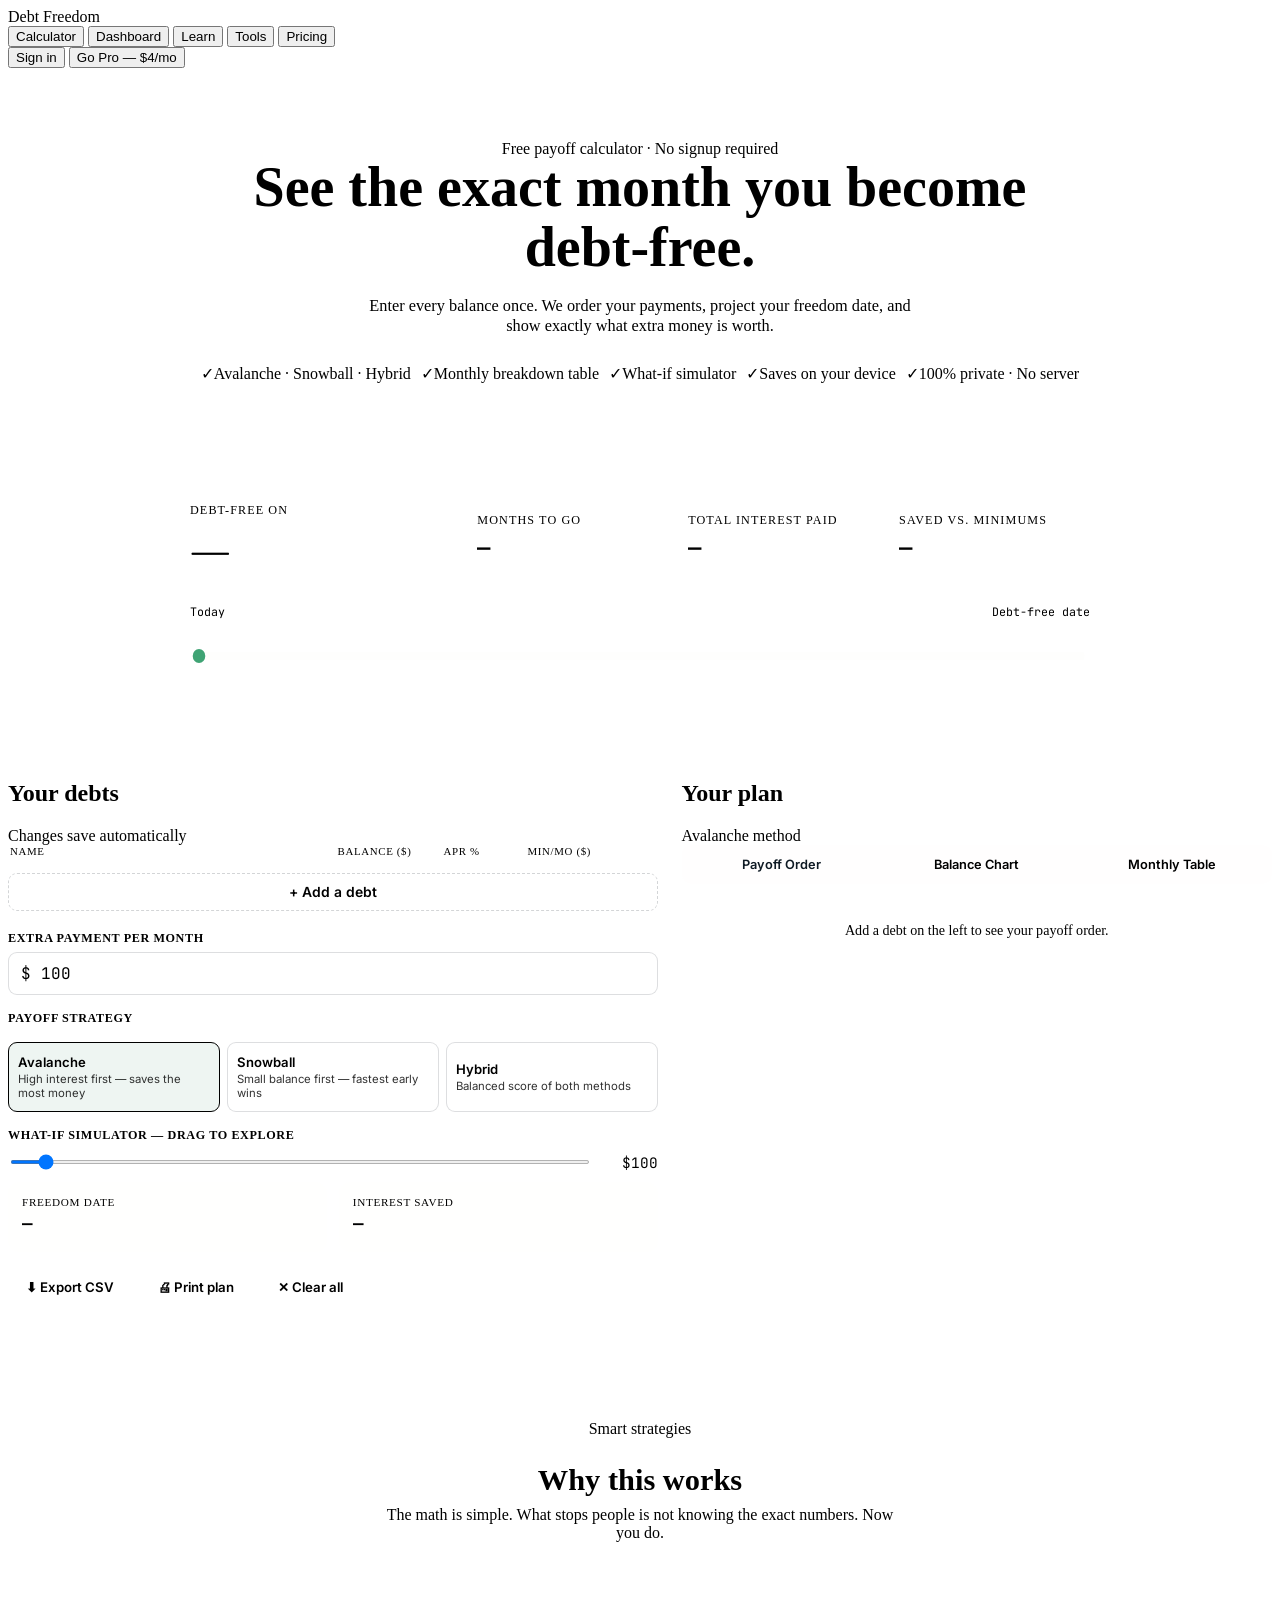
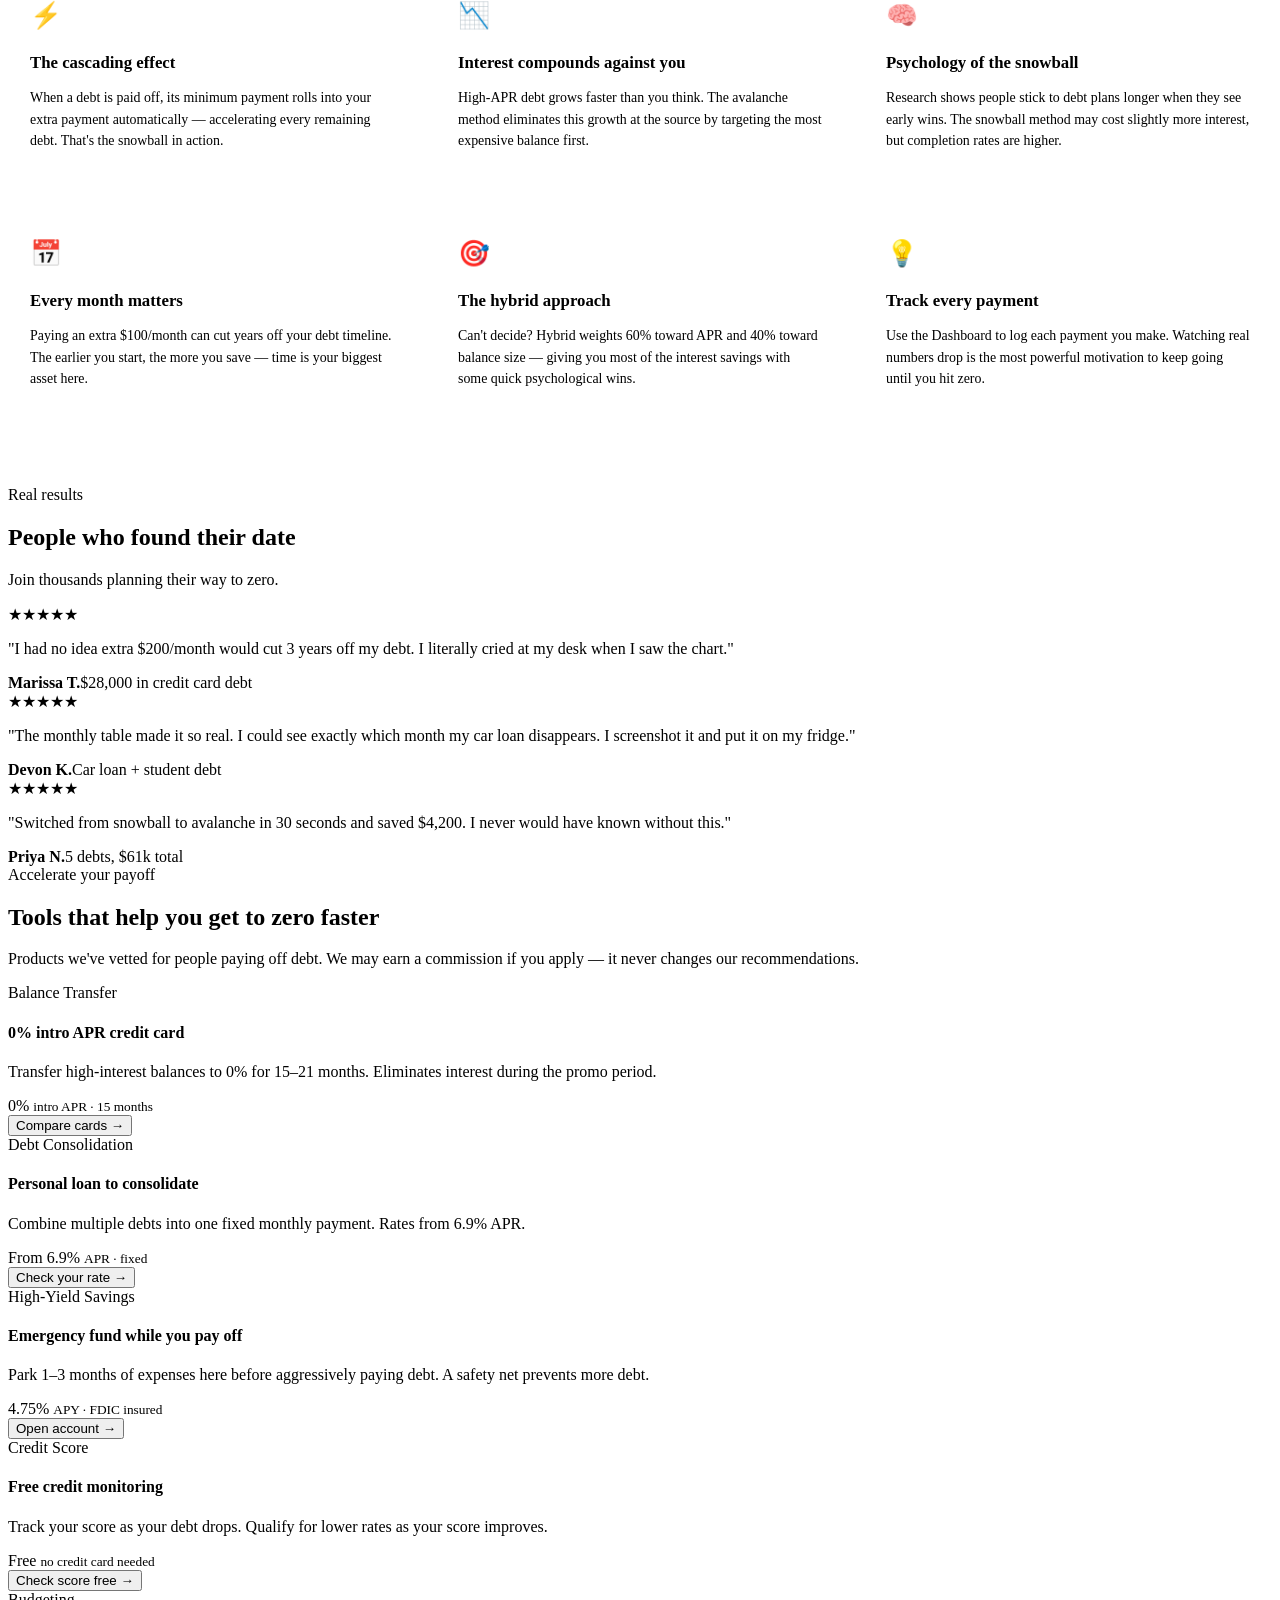
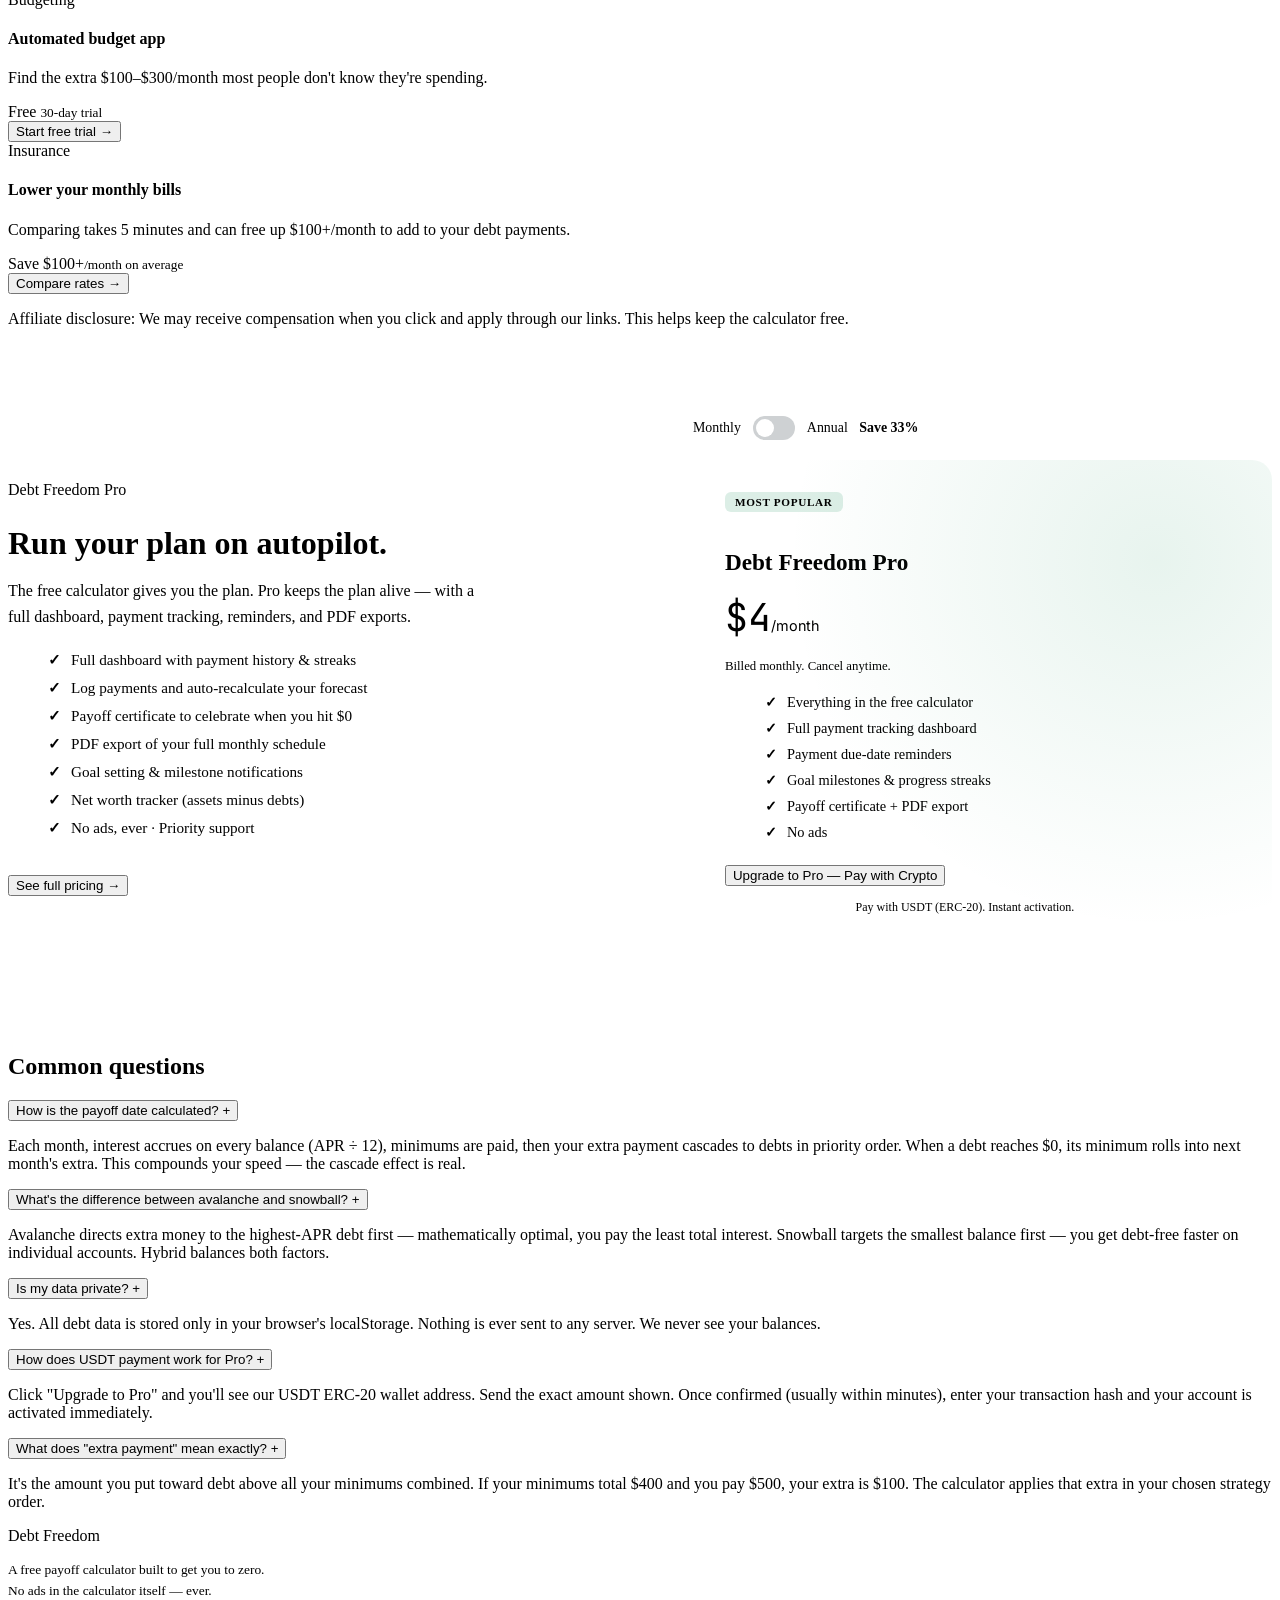
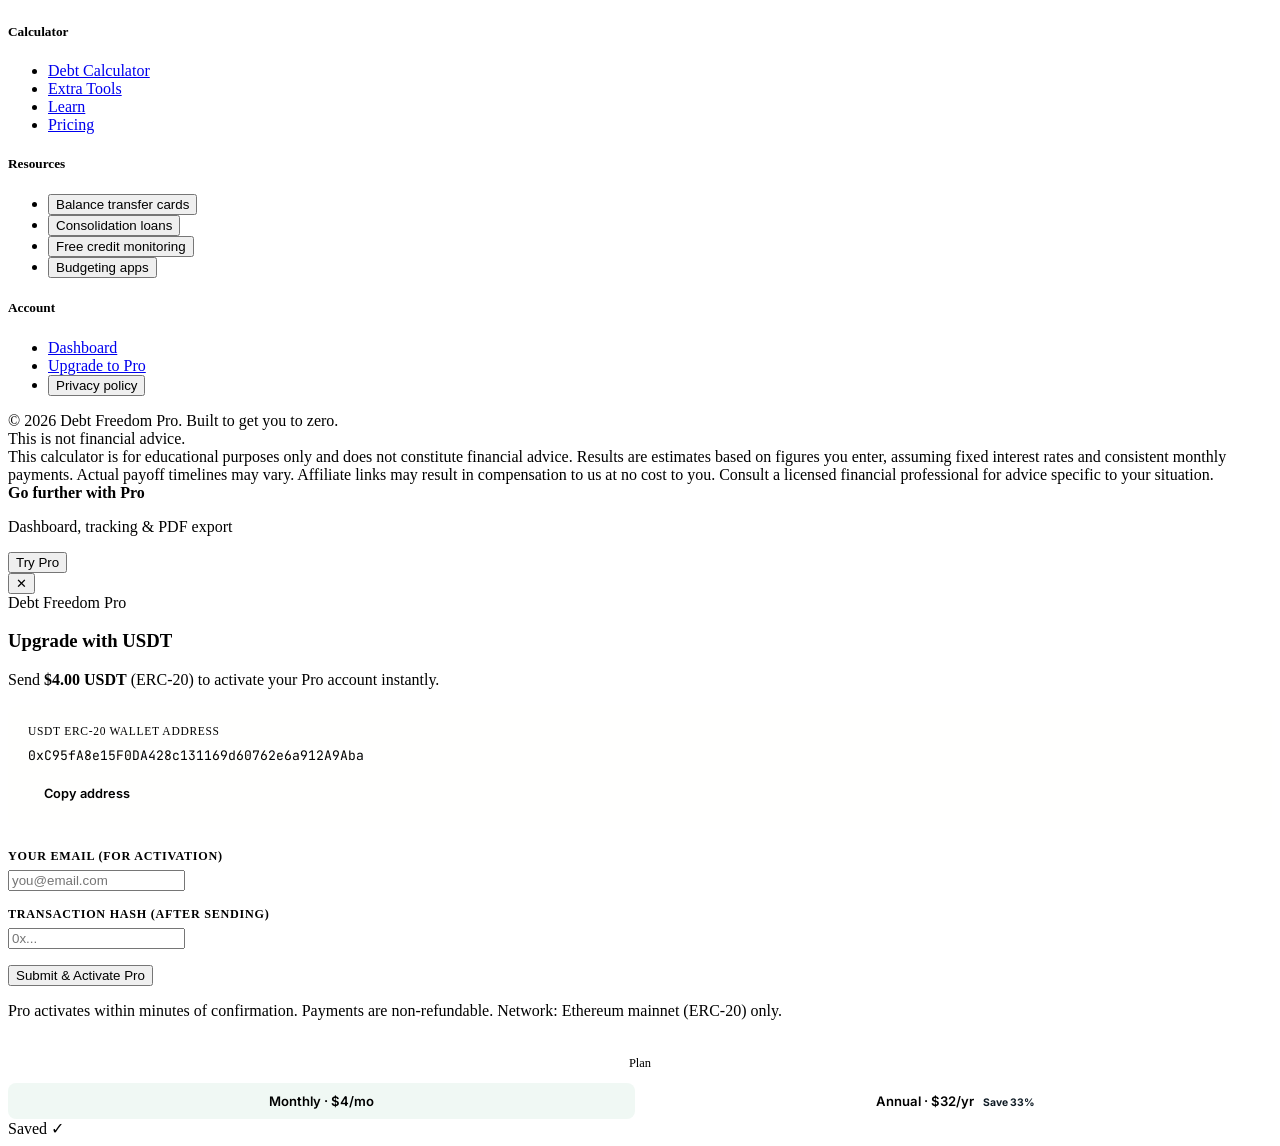
==== index.html @ ec4d518f "Add files via upload" ====
<!DOCTYPE html>
<html lang="en">
<head>
<meta charset="UTF-8">
<meta name="viewport" content="width=device-width, initial-scale=1.0">
<title>Debt Freedom Pro — See the exact day you're debt-free</title>
<meta name="description" content="List your debts, pick a strategy, and see the exact month you become debt-free. Free debt payoff calculator using snowball, avalanche, and hybrid methods.">
<link rel="preconnect" href="https://fonts.googleapis.com">
<link rel="preconnect" href="https://fonts.gstatic.com" crossorigin>
<link href="https://fonts.googleapis.com/css2?family=Fraunces:opsz,wght@9..144,300;9..144,400;9..144,600;9..144,700&family=Inter:wght@400;500;600;700&family=JetBrains+Mono:wght@400;500;600;700&display=swap" rel="stylesheet">
<link rel="stylesheet" href="css/style.css">
<style>
/* ── Hero ── */
.hero{padding:72px 0 40px;text-align:center;}
.hero h1{font-size:clamp(2rem,5vw,3.5rem);line-height:1.07;max-width:800px;margin:0 auto 18px;}
.hero h1 em{font-style:normal;color:var(--green-bright);}
.hero p.sub{max-width:560px;margin:0 auto 28px;color:var(--slate);font-size:1.02rem;}
.hero-badges{display:flex;flex-wrap:wrap;justify-content:center;gap:10px;}

/* ── Readout ── */
.readout{margin:44px auto 0;max-width:900px;background:linear-gradient(160deg,var(--ink-2),#0F2028);border:1px solid var(--line);border-radius:22px;padding:36px 32px 28px;box-shadow:var(--shadow);}
.readout-grid{display:grid;grid-template-columns:1.4fr 1fr 1fr 1fr;gap:20px;align-items:center;}
@media(max-width:800px){.readout-grid{grid-template-columns:1fr 1fr;}}
@media(max-width:480px){.readout-grid{grid-template-columns:1fr;text-align:center;}}
.readout-main .label,.stat .label{color:var(--slate);font-size:.76rem;text-transform:uppercase;letter-spacing:.09em;margin-bottom:5px;}
.readout-main .value{font-family:'Fraunces',serif;font-size:clamp(2rem,5vw,3.2rem);color:var(--green-bright);line-height:1;}
.readout-main .value small{font-size:.38em;color:var(--paper);font-family:'Inter',sans-serif;font-weight:500;margin-left:6px;}
.stat .value{font-family:'JetBrains Mono',monospace;font-size:1.4rem;font-weight:600;}
.stat.savings .value{color:var(--green-bright);}
.stat.interest .value{color:var(--rust);}

/* Fuse */
.fuse-wrap{margin-top:30px;}
.fuse-labels{display:flex;justify-content:space-between;font-size:.73rem;color:var(--slate);margin-bottom:8px;font-family:'JetBrains Mono',monospace;}
svg.fuse{width:100%;height:56px;display:block;overflow:visible;}
.fuse-track{stroke:rgba(242,237,227,0.08);stroke-width:8;fill:none;stroke-linecap:round;}
.fuse-progress{stroke:var(--green-bright);stroke-width:8;fill:none;stroke-linecap:round;transition:stroke-dashoffset .7s cubic-bezier(.4,0,.2,1);}
.fuse-spark{filter:drop-shadow(0 0 8px var(--green-bright));}

/* ── Main grid ── */
.main-grid{display:grid;grid-template-columns:1.1fr 1fr;gap:24px;padding:48px 0 60px;align-items:start;}
@media(max-width:940px){.main-grid{grid-template-columns:1fr;}}

/* Tab system */
.tab-bar{display:flex;gap:4px;margin-bottom:18px;background:rgba(242,237,227,0.05);border-radius:9px;padding:4px;}
.tab-btn{flex:1;padding:8px 6px;border:none;border-radius:6px;background:transparent;color:var(--slate);font-size:.8rem;font-weight:600;font-family:'Inter',sans-serif;cursor:pointer;transition:all .15s;}
.tab-btn.active{background:var(--green-bright);color:#0E1A24;}

/* Debt rows */
#debtList{display:flex;flex-direction:column;gap:8px;margin-bottom:12px;}
.debt-row{display:grid;grid-template-columns:1fr 100px 78px 90px 32px;gap:6px;align-items:center;}
.debt-row input{width:100%;font-family:'Inter',sans-serif;font-size:.9rem;padding:9px 10px;border:1.5px solid rgba(14,26,36,0.14);border-radius:9px;background:#fff;color:var(--ink);transition:border-color .15s;}
.debt-row input.num{font-family:'JetBrains Mono',monospace;text-align:right;}
.debt-row input:focus{outline:none;border-color:var(--green);box-shadow:0 0 0 3px rgba(46,125,91,0.14);}
.col-label{display:none;}
.row-head{display:grid;grid-template-columns:1fr 100px 78px 90px 32px;gap:6px;font-size:.68rem;text-transform:uppercase;letter-spacing:.06em;color:var(--slate-dim);padding:0 2px 4px;}
@media(max-width:560px){
  .row-head{display:none;}
  .debt-row{grid-template-columns:1fr 1fr;grid-template-areas:"name name" "bal apr" "min remove";}
  .debt-row .f-name{grid-area:name;}
  .debt-row .f-bal{grid-area:bal;}
  .debt-row .f-apr{grid-area:apr;}
  .debt-row .f-min{grid-area:min;}
  .debt-row .f-remove{grid-area:remove;justify-self:end;}
  .col-label{display:block;font-size:.64rem;color:var(--slate-dim);margin-bottom:2px;text-transform:uppercase;letter-spacing:.04em;}
}
.remove-btn{width:30px;height:30px;border-radius:7px;border:none;background:rgba(181,80,46,0.1);color:var(--rust);font-size:.95rem;cursor:pointer;display:flex;align-items:center;justify-content:center;transition:background .15s;}
.remove-btn:hover{background:rgba(181,80,46,0.2);}
.add-row-btn{width:100%;padding:10px;border-radius:9px;border:1.5px dashed rgba(14,26,36,0.18);background:transparent;color:var(--slate-dim);font-family:'Inter',sans-serif;font-weight:600;font-size:.87rem;cursor:pointer;transition:all .15s;margin-bottom:4px;}
.add-row-btn:hover{border-color:var(--green);color:var(--green);background:rgba(46,125,91,0.05);}
.field-block{margin-top:16px;}
.field-block label{display:block;font-size:.76rem;font-weight:600;color:var(--slate-dim);margin-bottom:6px;text-transform:uppercase;letter-spacing:.05em;}
.extra-input{display:flex;align-items:center;gap:8px;background:#fff;border:1.5px solid rgba(14,26,36,0.14);border-radius:9px;padding:9px 12px;}
.extra-input span{color:var(--slate-dim);font-family:'JetBrains Mono',monospace;}
.extra-input input{border:none;outline:none;flex:1;font-family:'JetBrains Mono',monospace;font-size:1rem;background:transparent;color:var(--ink);}
.strategy-toggle{display:flex;gap:7px;margin-top:16px;}
.strategy-toggle button{flex:1;padding:11px 9px;border-radius:9px;border:1.5px solid rgba(14,26,36,0.14);background:#fff;cursor:pointer;font-family:'Inter',sans-serif;font-weight:600;font-size:.82rem;color:var(--slate-dim);text-align:left;transition:all .15s;}
.strategy-toggle button .sub{display:block;font-weight:400;font-size:.71rem;margin-top:2px;opacity:.8;}
.strategy-toggle button.active{border-color:var(--green);background:rgba(46,125,91,0.08);color:var(--green);}

/* Order list */
.order-list{display:flex;flex-direction:column;gap:8px;}
.order-item{display:flex;align-items:center;gap:12px;padding:13px;background:rgba(242,237,227,0.04);border:1px solid var(--line);border-radius:11px;transition:background .15s;}
.order-item:hover{background:rgba(242,237,227,0.07);}
.order-num{width:28px;height:28px;border-radius:50%;background:rgba(63,163,116,0.15);color:var(--green-bright);display:flex;align-items:center;justify-content:center;font-family:'JetBrains Mono',monospace;font-weight:700;font-size:.82rem;flex-shrink:0;}
.order-info{flex:1;min-width:0;}
.order-info .name{font-weight:600;font-size:.92rem;}
.order-info .meta{font-size:.76rem;color:var(--slate);margin-top:2px;}
.order-paid{text-align:right;font-family:'JetBrains Mono',monospace;font-size:.82rem;color:var(--green-bright);white-space:nowrap;}
.payoff-bar{height:3px;background:rgba(242,237,227,0.08);border-radius:3px;margin-top:6px;overflow:hidden;}
.payoff-bar-fill{height:100%;background:var(--green-bright);border-radius:3px;transition:width .6s ease;}
.empty-note{color:var(--slate);font-size:.88rem;padding:20px 4px;text-align:center;}
.divider-label{font-size:.76rem;text-transform:uppercase;letter-spacing:.08em;color:var(--slate);margin:22px 0 12px;display:flex;align-items:center;gap:10px;}
.divider-label::after{content:'';flex:1;height:1px;background:var(--line);}

/* Chart */
.schedule-chart{margin-top:6px;}
svg.chart{width:100%;height:150px;display:block;}

/* Monthly table */
.breakdown-table{width:100%;font-size:.78rem;border-collapse:collapse;margin-top:4px;}
.breakdown-table th{color:var(--slate);font-size:.68rem;text-transform:uppercase;letter-spacing:.06em;padding:5px 6px;text-align:left;border-bottom:1px solid var(--line);}
.breakdown-table td{padding:7px 6px;border-bottom:1px solid rgba(242,237,227,0.05);font-family:'JetBrains Mono',monospace;font-size:.77rem;}
.breakdown-table tr:last-child td{border-bottom:none;}
.breakdown-table .debt-col{font-family:'Inter',sans-serif;font-weight:500;}
.breakdown-scroll{max-height:280px;overflow-y:auto;}
.breakdown-scroll::-webkit-scrollbar{width:4px;}
.breakdown-scroll::-webkit-scrollbar-thumb{background:var(--line);border-radius:4px;}

/* What-if */
.whatif-grid{display:grid;grid-template-columns:1fr 1fr;gap:12px;margin-top:10px;}
@media(max-width:480px){.whatif-grid{grid-template-columns:1fr;}}
.whatif-card{background:rgba(242,237,227,0.04);border:1px solid var(--line);border-radius:11px;padding:14px;}
.whatif-card .wlabel{font-size:.7rem;color:var(--slate);text-transform:uppercase;letter-spacing:.06em;margin-bottom:4px;}
.whatif-card .wvalue{font-family:'JetBrains Mono',monospace;font-size:1.1rem;font-weight:600;}
.whatif-card .wdiff{font-size:.75rem;margin-top:3px;}
.wdiff.good{color:var(--green-bright);}
.wdiff.bad{color:var(--rust);}
.slider-wrap{margin-top:10px;}
.slider-row{display:flex;align-items:center;gap:12px;margin-top:6px;}
.slider-row input[type=range]{flex:1;accent-color:var(--green-bright);height:4px;}
.slider-val{font-family:'JetBrains Mono',monospace;font-size:.9rem;color:var(--green-bright);min-width:54px;text-align:right;}

/* Insights */
.insights-section{padding:56px 0;}
.insights-grid{display:grid;grid-template-columns:repeat(3,1fr);gap:20px;margin-top:32px;}
@media(max-width:760px){.insights-grid{grid-template-columns:1fr;}}
.insight-card{background:var(--ink-2);border:1px solid var(--line);border-radius:16px;padding:26px 22px;}
.insight-card .ic-icon{font-size:1.6rem;margin-bottom:12px;}
.insight-card h4{font-size:1.05rem;margin-bottom:8px;color:var(--paper);}
.insight-card p{font-size:.87rem;color:var(--slate);line-height:1.55;}

/* Pro CTA */
.cta-band{background:var(--paper);color:var(--ink);padding:72px 0;}
.cta-grid{display:grid;grid-template-columns:1.1fr 1fr;gap:48px;align-items:center;}
@media(max-width:860px){.cta-grid{grid-template-columns:1fr;}}
.cta-grid h2{font-size:2rem;margin-bottom:14px;color:var(--ink);}
.cta-grid p{color:var(--slate-dim);font-size:1rem;max-width:480px;line-height:1.6;}
.cta-feat-list{list-style:none;margin-top:22px;display:flex;flex-direction:column;gap:10px;}
.cta-feat-list li{display:flex;gap:10px;align-items:flex-start;font-size:.95rem;color:var(--slate-dim);}
.cta-feat-list li::before{content:'✓';color:var(--green);font-weight:700;flex-shrink:0;}
.pro-card{background:var(--ink);color:var(--paper);border-radius:20px;padding:32px;box-shadow:var(--shadow);position:relative;overflow:hidden;}
.pro-card::before{content:'';position:absolute;inset:0;background:radial-gradient(circle at 80% 20%,rgba(63,163,116,0.12),transparent 60%);pointer-events:none;}
.pro-card .tag{display:inline-block;background:rgba(63,163,116,0.18);color:var(--green-bright);font-size:.7rem;font-weight:700;letter-spacing:.06em;text-transform:uppercase;padding:4px 10px;border-radius:6px;margin-bottom:14px;}
.pro-card h3{font-size:1.45rem;margin-bottom:6px;}
.pro-card .price{font-family:'JetBrains Mono',monospace;font-size:2.4rem;margin:16px 0 4px;color:var(--green-bright);}
.pro-card .price span{font-size:.9rem;color:var(--slate);font-family:'Inter',sans-serif;}
.pro-list{list-style:none;margin:18px 0 24px;display:flex;flex-direction:column;gap:9px;font-size:.9rem;}
.pro-list li{display:flex;gap:10px;align-items:flex-start;}
.pro-list li::before{content:'✓';color:var(--green-bright);font-weight:700;flex-shrink:0;}
.pro-card .note{font-size:.75rem;color:var(--slate);text-align:center;margin-top:12px;}
.pricing-toggle{display:flex;align-items:center;gap:12px;margin-bottom:20px;}
.pricing-toggle span{font-size:.87rem;color:var(--slate-dim);}
.toggle-switch{position:relative;width:42px;height:24px;}
.toggle-switch input{opacity:0;width:0;height:0;}
.toggle-slider{position:absolute;inset:0;background:rgba(14,26,36,0.2);border-radius:24px;cursor:pointer;transition:.2s;}
.toggle-slider:before{content:'';position:absolute;height:18px;width:18px;left:3px;bottom:3px;background:white;border-radius:50%;transition:.2s;}
.toggle-switch input:checked+.toggle-slider{background:var(--green);}
.toggle-switch input:checked+.toggle-slider:before{transform:translateX(18px);}
.save-badge{background:var(--green-bright);color:#0E1A24;font-size:.7rem;font-weight:700;padding:2px 8px;border-radius:10px;}

/* Cert section */
.cert-section{background:var(--ink-3);border:1px solid var(--line);border-radius:16px;padding:24px;margin-top:16px;text-align:center;}
.cert-section h4{font-size:1.1rem;margin-bottom:8px;}
.cert-section p{color:var(--slate);font-size:.87rem;margin-bottom:16px;}
.cert-btns{display:flex;gap:8px;justify-content:center;flex-wrap:wrap;}
.btn-cert{padding:9px 18px;border-radius:8px;font-size:.83rem;font-weight:600;font-family:'Inter',sans-serif;cursor:pointer;border:1.5px solid var(--line);background:transparent;color:var(--paper);transition:all .15s;}
.btn-cert:hover{border-color:var(--green-bright);color:var(--green-bright);}
.btn-cert.share{background:var(--green-bright);color:#0E1A24;border-color:transparent;}

/* Progress ring */
.ring-wrap{position:relative;flex-shrink:0;}
.ring-wrap svg{transform:rotate(-90deg);}
.ring-bg{fill:none;stroke:rgba(242,237,227,0.08);stroke-width:3;}
.ring-fg{fill:none;stroke:var(--green-bright);stroke-width:3;stroke-linecap:round;transition:stroke-dashoffset .6s ease;}
</style>
</head>
<body>

<!-- NAV -->
<nav class="top">
  <div class="wrap nav-inner">
    <div class="brand" onclick="location.href='index.html'"><span class="dot"></span> Debt Freedom</div>
    <div class="nav-links">
      <button class="nav-link active" onclick="location.href='index.html'">Calculator</button>
      <button class="nav-link" onclick="location.href='pages/dashboard.html'">Dashboard</button>
      <button class="nav-link" onclick="location.href='pages/learn.html'">Learn</button>
      <button class="nav-link" onclick="location.href='pages/tools.html'">Tools</button>
      <button class="nav-link" onclick="location.href='pages/pricing.html'">Pricing</button>
    </div>
    <div class="nav-actions">
      <button class="btn-nav ghost" id="navSignIn" type="button">Sign in</button>
      <button class="btn-nav primary" id="navUpgrade" type="button">Go Pro — $4/mo</button>
    </div>
  </div>
</nav>

<!-- HERO -->
<section class="hero">
  <div class="wrap">
    <div class="eyebrow fade-up">Free payoff calculator · No signup required</div>
    <h1 class="fade-up-2">See the exact month you become <em>debt-free</em>.</h1>
    <p class="sub fade-up-3">Enter every balance once. We order your payments, project your freedom date, and show exactly what extra money is worth.</p>
    <div class="hero-badges fade-up-3">
      <div class="badge"><span>✓</span>Avalanche · Snowball · Hybrid</div>
      <div class="badge"><span>✓</span>Monthly breakdown table</div>
      <div class="badge"><span>✓</span>What-if simulator</div>
      <div class="badge"><span>✓</span>Saves on your device</div>
      <div class="badge"><span>✓</span>100% private · No server</div>
    </div>
  </div>
</section>

<!-- READOUT -->
<div class="wrap">
  <div class="readout" id="readoutCard">
    <div class="readout-grid">
      <div class="readout-main">
        <div class="label">Debt-free on</div>
        <div class="value" id="freeDate">—</div>
      </div>
      <div class="stat">
        <div class="label">Months to go</div>
        <div class="value" id="monthsLeft">—</div>
      </div>
      <div class="stat interest">
        <div class="label">Total interest paid</div>
        <div class="value" id="totalInterest">—</div>
      </div>
      <div class="stat savings">
        <div class="label">Saved vs. minimums</div>
        <div class="value" id="interestSaved">—</div>
      </div>
    </div>
    <div class="fuse-wrap">
      <div class="fuse-labels"><span>Today</span><span id="fuseRight">Debt-free date</span></div>
      <svg class="fuse" viewBox="0 0 1000 56" preserveAspectRatio="none">
        <path class="fuse-track" d="M10,28 H990"></path>
        <path class="fuse-progress" id="fuseProgress" d="M10,28 H990" stroke-dasharray="980" stroke-dashoffset="980"></path>
        <circle class="fuse-spark" id="fuseSpark" cx="10" cy="28" r="7" fill="#3FA374"></circle>
      </svg>
    </div>
  </div>
</div>

<!-- MAIN GRID -->
<div class="wrap">
  <div class="main-grid">

    <!-- INPUT PANEL -->
    <div class="panel">
      <div class="panel-head">
        <h2>Your debts</h2>
        <span class="hint">Changes save automatically</span>
      </div>
      <div class="panel-body">
        <div class="row-head">
          <div>Name</div><div>Balance ($)</div><div>APR %</div><div>Min/mo ($)</div><div></div>
        </div>
        <div id="debtList"></div>
        <button class="add-row-btn" id="addRowBtn" type="button">+ Add a debt</button>

        <div class="field-block">
          <label for="extraInput">Extra payment per month</label>
          <div class="extra-input">
            <span>$</span>
            <input type="number" id="extraInput" min="0" step="1" value="100" inputmode="decimal">
          </div>
        </div>

        <div class="field-block">
          <label>Payoff strategy</label>
          <div class="strategy-toggle">
            <button type="button" id="btnAvalanche" class="active">Avalanche
              <span class="sub">High interest first — saves the most money</span>
            </button>
            <button type="button" id="btnSnowball">Snowball
              <span class="sub">Small balance first — fastest early wins</span>
            </button>
            <button type="button" id="btnHybrid">Hybrid
              <span class="sub">Balanced score of both methods</span>
            </button>
          </div>
        </div>

        <!-- What-if -->
        <div class="field-block">
          <label>What-if simulator — drag to explore</label>
          <div class="slider-wrap">
            <div class="slider-row">
              <input type="range" id="whatifSlider" min="0" max="2000" step="25" value="100">
              <span class="slider-val" id="sliderValDisplay">$100</span>
            </div>
          </div>
          <div class="whatif-grid" id="whatifGrid">
            <div class="whatif-card">
              <div class="wlabel">Freedom date</div>
              <div class="wvalue" id="wiFreeDate">—</div>
              <div class="wdiff" id="wiDateDiff"></div>
            </div>
            <div class="whatif-card">
              <div class="wlabel">Interest saved</div>
              <div class="wvalue" id="wiSaved">—</div>
              <div class="wdiff" id="wiSavedDiff"></div>
            </div>
          </div>
        </div>

        <div style="margin-top:18px;display:flex;gap:8px;flex-wrap:wrap;">
          <button class="btn-cert" id="exportCsvBtn" type="button" style="border-color:var(--line-light);color:var(--slate-dim);">⬇ Export CSV</button>
          <button class="btn-cert" id="printPlanBtn" type="button" style="border-color:var(--line-light);color:var(--slate-dim);">🖨 Print plan</button>
          <button class="btn-cert" id="clearDataBtn" type="button" style="border-color:rgba(181,80,46,0.3);color:var(--rust);">✕ Clear all</button>
        </div>
      </div>
    </div>

    <!-- RESULTS PANEL -->
    <div class="panel dark">
      <div class="panel-head">
        <h2>Your plan</h2>
        <span class="hint" id="strategyHint">Avalanche method</span>
      </div>
      <div class="panel-body">
        <div class="tab-bar">
          <button class="tab-btn active" data-tab="order">Payoff Order</button>
          <button class="tab-btn" data-tab="chart">Balance Chart</button>
          <button class="tab-btn" data-tab="schedule">Monthly Table</button>
        </div>

        <div class="tab-pane" id="tab-order">
          <div class="order-list" id="orderList">
            <div class="empty-note">Add a debt on the left to see your payoff order.</div>
          </div>
        </div>

        <div class="tab-pane" id="tab-chart" style="display:none;">
          <div class="divider-label">Balance over time</div>
          <div class="schedule-chart">
            <svg class="chart" id="chartSvg" viewBox="0 0 600 150" preserveAspectRatio="none"></svg>
          </div>
          <div class="divider-label">Per-debt payoff timeline</div>
          <div class="order-list" id="orderListMini"></div>
        </div>

        <div class="tab-pane" id="tab-schedule" style="display:none;">
          <div class="breakdown-scroll">
            <table class="breakdown-table" id="scheduleTable">
              <thead><tr><th>Month</th><th>Date</th><th>Total Balance</th><th>Interest</th></tr></thead>
              <tbody id="scheduleBody"></tbody>
            </table>
          </div>
        </div>

        <div class="cert-section" id="certSection" style="display:none;">
          <h4>🎉 You have a plan!</h4>
          <p>Share your debt-free date or download your certificate.</p>
          <div class="cert-btns">
            <button class="btn-cert share" id="shareBtn" type="button">Share my plan</button>
            <button class="btn-cert" id="copyLinkBtn" type="button">Copy link</button>
            <button class="btn-cert" id="downloadCertBtn" type="button">Certificate</button>
          </div>
        </div>

      </div>
    </div>
  </div>
</div>

<!-- INSIGHTS -->
<section class="insights-section">
  <div class="wrap">
    <div class="eyebrow" style="text-align:center;">Smart strategies</div>
    <h2 style="text-align:center;font-size:1.9rem;margin-bottom:8px;">Why this works</h2>
    <p style="text-align:center;color:var(--slate);max-width:520px;margin:0 auto;">The math is simple. What stops people is not knowing the exact numbers. Now you do.</p>
    <div class="insights-grid">
      <div class="insight-card">
        <div class="ic-icon">⚡</div>
        <h4>The cascading effect</h4>
        <p>When a debt is paid off, its minimum payment rolls into your extra payment automatically — accelerating every remaining debt. That's the snowball in action.</p>
      </div>
      <div class="insight-card">
        <div class="ic-icon">📉</div>
        <h4>Interest compounds against you</h4>
        <p>High-APR debt grows faster than you think. The avalanche method eliminates this growth at the source by targeting the most expensive balance first.</p>
      </div>
      <div class="insight-card">
        <div class="ic-icon">🧠</div>
        <h4>Psychology of the snowball</h4>
        <p>Research shows people stick to debt plans longer when they see early wins. The snowball method may cost slightly more interest, but completion rates are higher.</p>
      </div>
      <div class="insight-card">
        <div class="ic-icon">📅</div>
        <h4>Every month matters</h4>
        <p>Paying an extra $100/month can cut years off your debt timeline. The earlier you start, the more you save — time is your biggest asset here.</p>
      </div>
      <div class="insight-card">
        <div class="ic-icon">🎯</div>
        <h4>The hybrid approach</h4>
        <p>Can't decide? Hybrid weights 60% toward APR and 40% toward balance size — giving you most of the interest savings with some quick psychological wins.</p>
      </div>
      <div class="insight-card">
        <div class="ic-icon">💡</div>
        <h4>Track every payment</h4>
        <p>Use the Dashboard to log each payment you make. Watching real numbers drop is the most powerful motivation to keep going until you hit zero.</p>
      </div>
    </div>
  </div>
</section>

<!-- TESTIMONIALS -->
<section class="testimonials">
  <div class="wrap">
    <div class="eyebrow">Real results</div>
    <h2>People who found their date</h2>
    <p class="sub">Join thousands planning their way to zero.</p>
    <div class="testi-grid">
      <div class="testi-card">
        <div class="testi-stars">★★★★★</div>
        <p class="testi-text">"I had no idea extra $200/month would cut 3 years off my debt. I literally cried at my desk when I saw the chart."</p>
        <div class="testi-author"><strong>Marissa T.</strong>$28,000 in credit card debt</div>
      </div>
      <div class="testi-card">
        <div class="testi-stars">★★★★★</div>
        <p class="testi-text">"The monthly table made it so real. I could see exactly which month my car loan disappears. I screenshot it and put it on my fridge."</p>
        <div class="testi-author"><strong>Devon K.</strong>Car loan + student debt</div>
      </div>
      <div class="testi-card">
        <div class="testi-stars">★★★★★</div>
        <p class="testi-text">"Switched from snowball to avalanche in 30 seconds and saved $4,200. I never would have known without this."</p>
        <div class="testi-author"><strong>Priya N.</strong>5 debts, $61k total</div>
      </div>
    </div>
  </div>
</section>

<!-- AFFILIATE PRODUCTS -->
<section class="affiliate-section">
  <div class="wrap">
    <div class="affiliate-intro">
      <div class="eyebrow">Accelerate your payoff</div>
      <h2>Tools that help you get to zero faster</h2>
      <p>Products we've vetted for people paying off debt. We may earn a commission if you apply — it never changes our recommendations.</p>
    </div>
    <div class="affiliate-grid">
      <div class="aff-card">
        <div><span class="aff-tag balance">Balance Transfer</span></div>
        <h4>0% intro APR credit card</h4>
        <p>Transfer high-interest balances to 0% for 15–21 months. Eliminates interest during the promo period.</p>
        <div class="aff-rate">0% <small>intro APR · 15 months</small></div>
        <button class="btn-aff" onclick="handleAff('balance-transfer')">Compare cards →</button>
      </div>
      <div class="aff-card">
        <div><span class="aff-tag loan">Debt Consolidation</span></div>
        <h4>Personal loan to consolidate</h4>
        <p>Combine multiple debts into one fixed monthly payment. Rates from 6.9% APR.</p>
        <div class="aff-rate">From 6.9% <small>APR · fixed</small></div>
        <button class="btn-aff" onclick="handleAff('personal-loan')">Check your rate →</button>
      </div>
      <div class="aff-card">
        <div><span class="aff-tag savings">High-Yield Savings</span></div>
        <h4>Emergency fund while you pay off</h4>
        <p>Park 1–3 months of expenses here before aggressively paying debt. A safety net prevents more debt.</p>
        <div class="aff-rate">4.75% <small>APY · FDIC insured</small></div>
        <button class="btn-aff" onclick="handleAff('savings')">Open account →</button>
      </div>
      <div class="aff-card">
        <div><span class="aff-tag loan">Credit Score</span></div>
        <h4>Free credit monitoring</h4>
        <p>Track your score as your debt drops. Qualify for lower rates as your score improves.</p>
        <div class="aff-rate">Free <small>no credit card needed</small></div>
        <button class="btn-aff" onclick="handleAff('credit-monitor')">Check score free →</button>
      </div>
      <div class="aff-card">
        <div><span class="aff-tag balance">Budgeting</span></div>
        <h4>Automated budget app</h4>
        <p>Find the extra $100–$300/month most people don't know they're spending.</p>
        <div class="aff-rate">Free <small>30-day trial</small></div>
        <button class="btn-aff" onclick="handleAff('budget-app')">Start free trial →</button>
      </div>
      <div class="aff-card">
        <div><span class="aff-tag savings">Insurance</span></div>
        <h4>Lower your monthly bills</h4>
        <p>Comparing takes 5 minutes and can free up $100+/month to add to your debt payments.</p>
        <div class="aff-rate">Save $100+<small>/month on average</small></div>
        <button class="btn-aff" onclick="handleAff('insurance')">Compare rates →</button>
      </div>
    </div>
    <p class="aff-disclosure">Affiliate disclosure: We may receive compensation when you click and apply through our links. This helps keep the calculator free.</p>
  </div>
</section>

<!-- PRO CTA -->
<section class="cta-band" id="proCta">
  <div class="wrap">
    <div class="cta-grid">
      <div>
        <div class="eyebrow" style="color:var(--green);">Debt Freedom Pro</div>
        <h2>Run your plan on autopilot.</h2>
        <p>The free calculator gives you the plan. Pro keeps the plan alive — with a full dashboard, payment tracking, reminders, and PDF exports.</p>
        <ul class="cta-feat-list">
          <li>Full dashboard with payment history & streaks</li>
          <li>Log payments and auto-recalculate your forecast</li>
          <li>Payoff certificate to celebrate when you hit $0</li>
          <li>PDF export of your full monthly schedule</li>
          <li>Goal setting & milestone notifications</li>
          <li>Net worth tracker (assets minus debts)</li>
          <li>No ads, ever · Priority support</li>
        </ul>
        <button class="btn-ghost" id="learnMoreBtn" type="button" style="margin-top:22px;">See full pricing →</button>
      </div>
      <div>
        <div class="pricing-toggle">
          <span>Monthly</span>
          <label class="toggle-switch">
            <input type="checkbox" id="annualToggle">
            <span class="toggle-slider"></span>
          </label>
          <span>Annual <span class="save-badge">Save 33%</span></span>
        </div>
        <div class="pro-card">
          <span class="tag">Most popular</span>
          <h3>Debt Freedom Pro</h3>
          <div class="price" id="proPrice">$4<span id="proPeriod">/month</span></div>
          <p style="font-size:.8rem;color:var(--slate);margin-bottom:0;" id="proSubline">Billed monthly. Cancel anytime.</p>
          <ul class="pro-list">
            <li>Everything in the free calculator</li>
            <li>Full payment tracking dashboard</li>
            <li>Payment due-date reminders</li>
            <li>Goal milestones & progress streaks</li>
            <li>Payoff certificate + PDF export</li>
            <li>No ads</li>
          </ul>
          <button class="btn-primary" id="upgradeBtn" type="button">Upgrade to Pro — Pay with Crypto</button>
          <p class="note">Pay with USDT (ERC-20). Instant activation.</p>
        </div>
      </div>
    </div>
  </div>
</section>

<!-- FAQ -->
<section class="faq-section">
  <div class="wrap">
    <h2>Common questions</h2>
    <div class="faq-list">
      <div class="faq-item">
        <button class="faq-q" type="button">How is the payoff date calculated? <span class="icon">+</span></button>
        <div class="faq-a"><p>Each month, interest accrues on every balance (APR ÷ 12), minimums are paid, then your extra payment cascades to debts in priority order. When a debt reaches $0, its minimum rolls into next month's extra. This compounds your speed — the cascade effect is real.</p></div>
      </div>
      <div class="faq-item">
        <button class="faq-q" type="button">What's the difference between avalanche and snowball? <span class="icon">+</span></button>
        <div class="faq-a"><p>Avalanche directs extra money to the highest-APR debt first — mathematically optimal, you pay the least total interest. Snowball targets the smallest balance first — you get debt-free faster on individual accounts. Hybrid balances both factors.</p></div>
      </div>
      <div class="faq-item">
        <button class="faq-q" type="button">Is my data private? <span class="icon">+</span></button>
        <div class="faq-a"><p>Yes. All debt data is stored only in your browser's localStorage. Nothing is ever sent to any server. We never see your balances.</p></div>
      </div>
      <div class="faq-item">
        <button class="faq-q" type="button">How does USDT payment work for Pro? <span class="icon">+</span></button>
        <div class="faq-a"><p>Click "Upgrade to Pro" and you'll see our USDT ERC-20 wallet address. Send the exact amount shown. Once confirmed (usually within minutes), enter your transaction hash and your account is activated immediately.</p></div>
      </div>
      <div class="faq-item">
        <button class="faq-q" type="button">What does "extra payment" mean exactly? <span class="icon">+</span></button>
        <div class="faq-a"><p>It's the amount you put toward debt above all your minimums combined. If your minimums total $400 and you pay $500, your extra is $100. The calculator applies that extra in your chosen strategy order.</p></div>
      </div>
    </div>
  </div>
</section>

<!-- FOOTER -->
<footer>
  <div class="wrap">
    <div class="foot-grid">
      <div class="foot-col">
        <div class="brand" style="margin-bottom:12px;cursor:default;"><span class="dot"></span> Debt Freedom</div>
        <p style="font-size:.84rem;color:var(--slate);max-width:260px;line-height:1.6;">A free payoff calculator built to get you to zero. No ads in the calculator itself — ever.</p>
      </div>
      <div class="foot-col">
        <h5>Calculator</h5>
        <ul>
          <li><a href="index.html">Debt Calculator</a></li>
          <li><a href="pages/tools.html">Extra Tools</a></li>
          <li><a href="pages/learn.html">Learn</a></li>
          <li><a href="pages/pricing.html">Pricing</a></li>
        </ul>
      </div>
      <div class="foot-col">
        <h5>Resources</h5>
        <ul>
          <li><button onclick="handleAff('balance-transfer')">Balance transfer cards</button></li>
          <li><button onclick="handleAff('personal-loan')">Consolidation loans</button></li>
          <li><button onclick="handleAff('credit-monitor')">Free credit monitoring</button></li>
          <li><button onclick="handleAff('budget-app')">Budgeting apps</button></li>
        </ul>
      </div>
      <div class="foot-col">
        <h5>Account</h5>
        <ul>
          <li><a href="pages/dashboard.html">Dashboard</a></li>
          <li><a href="pages/pricing.html">Upgrade to Pro</a></li>
          <li><button onclick="showPrivacy()">Privacy policy</button></li>
        </ul>
      </div>
    </div>
    <div class="foot-bottom">
      <div>© <span id="year"></span> Debt Freedom Pro. Built to get you to zero.</div>
      <div>This is not financial advice.</div>
    </div>
  </div>
</footer>

<div class="disclosure">
  This calculator is for educational purposes only and does not constitute financial advice. Results are estimates based on figures you enter, assuming fixed interest rates and consistent monthly payments. Actual payoff timelines may vary. Affiliate links may result in compensation to us at no cost to you. Consult a licensed financial professional for advice specific to your situation.
</div>

<!-- STICKY MOBILE CTA -->
<div class="sticky-cta" id="stickyCta">
  <div>
    <strong>Go further with Pro</strong>
    <p>Dashboard, tracking & PDF export</p>
  </div>
  <button class="btn-nav primary" onclick="document.getElementById('upgradeBtn').click()" type="button">Try Pro</button>
</div>

<!-- UPGRADE / PAYMENT MODAL -->
<div class="modal-backdrop" id="upgradeModal">
  <div class="modal">
    <button class="close-btn" id="closeUpgradeModal" type="button">✕</button>
    <div class="eyebrow" style="margin-bottom:12px;">Debt Freedom Pro</div>
    <h3>Upgrade with USDT</h3>
    <p>Send <strong style="color:var(--green-bright);" id="modalPayAmount">$4.00 USDT</strong> (ERC-20) to activate your Pro account instantly.</p>

    <div style="background:rgba(242,237,227,0.04);border:1px solid var(--line);border-radius:12px;padding:20px;margin-bottom:20px;">
      <div style="font-size:.72rem;color:var(--slate);text-transform:uppercase;letter-spacing:.06em;margin-bottom:8px;">USDT ERC-20 Wallet Address</div>
      <div style="font-family:'JetBrains Mono',monospace;font-size:.82rem;color:var(--paper);word-break:break-all;line-height:1.6;" id="walletDisplay">0xC95fA8e15F0DA428c131169d60762e6a912A9Aba</div>
      <button id="copyWalletBtn" type="button" style="margin-top:12px;padding:8px 16px;border-radius:7px;border:1px solid var(--line);background:transparent;color:var(--green-bright);font-size:.8rem;font-family:'Inter',sans-serif;cursor:pointer;font-weight:600;">Copy address</button>
    </div>

    <div style="margin-bottom:16px;">
      <label style="font-size:.76rem;font-weight:600;color:var(--slate);text-transform:uppercase;letter-spacing:.06em;display:block;margin-bottom:6px;">Your email (for activation)</label>
      <input type="email" id="proEmail" placeholder="you@email.com">
    </div>
    <div style="margin-bottom:16px;">
      <label style="font-size:.76rem;font-weight:600;color:var(--slate);text-transform:uppercase;letter-spacing:.06em;display:block;margin-bottom:6px;">Transaction hash (after sending)</label>
      <input type="text" id="txHash" placeholder="0x...">
    </div>
    <button class="btn-primary" id="submitPaymentBtn" type="button">Submit & Activate Pro</button>
    <p class="fine">Pro activates within minutes of confirmation. Payments are non-refundable. Network: Ethereum mainnet (ERC-20) only.</p>

    <div style="margin-top:20px;padding-top:16px;border-top:1px solid var(--line);">
      <div style="font-size:.78rem;color:var(--slate);text-align:center;margin-bottom:12px;">Plan</div>
      <div style="display:flex;gap:10px;">
        <button class="plan-btn active" id="planMonthly" data-plan="monthly" data-price="4.00" type="button">Monthly · $4/mo</button>
        <button class="plan-btn" id="planAnnual" data-plan="annual" data-price="32.00" type="button">Annual · $32/yr <span style="background:var(--green-bright);color:#0E1A24;font-size:.65rem;padding:1px 6px;border-radius:4px;font-weight:700;">Save 33%</span></button>
      </div>
    </div>
  </div>
</div>

<div id="toast">Saved ✓</div>

<style>
.plan-btn{flex:1;padding:10px;border-radius:8px;border:1.5px solid var(--line);background:transparent;color:var(--slate);font-size:.82rem;font-family:'Inter',sans-serif;cursor:pointer;transition:all .15s;font-weight:600;}
.plan-btn.active{border-color:var(--green-bright);color:var(--green-bright);background:rgba(63,163,116,0.08);}
</style>

<script src="js/utils.js"></script>
<script>
(function(){
"use strict";

document.getElementById('year').textContent = new Date().getFullYear();

var state = loadAppState();
var lastResult = null, lastBaseline = null;

// ── Debt rows ──
var debtListEl = document.getElementById('debtList');

function renderDebtRows(){
  debtListEl.innerHTML = '';
  state.debts.forEach(function(debt){
    var row = document.createElement('div');
    row.className = 'debt-row';
    row.dataset.id = debt.id;
    row.innerHTML =
      '<div class="f-name"><span class="col-label">Name</span><input type="text" class="field-name" value="'+esc(debt.name)+'" placeholder="e.g. Credit Card"></div>'+
      '<div class="f-bal"><span class="col-label">Balance ($)</span><input type="number" class="num field-balance" min="0" step="0.01" value="'+debt.balance+'" inputmode="decimal"></div>'+
      '<div class="f-apr"><span class="col-label">APR %</span><input type="number" class="num field-apr" min="0" step="0.1" value="'+debt.apr+'" inputmode="decimal"></div>'+
      '<div class="f-min"><span class="col-label">Min/mo ($)</span><input type="number" class="num field-min" min="0" step="0.01" value="'+debt.min+'" inputmode="decimal"></div>'+
      '<div class="f-remove"><button class="remove-btn" type="button" aria-label="Remove">✕</button></div>';
    debtListEl.appendChild(row);
  });
}

debtListEl.addEventListener('input', function(e){
  var row = e.target.closest('.debt-row'); if(!row) return;
  var debt = state.debts.find(function(d){ return d.id===row.dataset.id; }); if(!debt) return;
  if(e.target.classList.contains('field-name')) debt.name = e.target.value;
  if(e.target.classList.contains('field-balance')) debt.balance = parseFloat(e.target.value)||0;
  if(e.target.classList.contains('field-apr')) debt.apr = parseFloat(e.target.value)||0;
  if(e.target.classList.contains('field-min')) debt.min = parseFloat(e.target.value)||0;
  saveAppState(state); recalculate();
});

debtListEl.addEventListener('click', function(e){
  var btn = e.target.closest('.remove-btn'); if(!btn) return;
  var id = btn.closest('.debt-row').dataset.id;
  state.debts = state.debts.filter(function(d){ return d.id!==id; });
  renderDebtRows(); saveAppState(state); recalculate();
});

document.getElementById('addRowBtn').addEventListener('click', function(){
  state.debts.push({ id:uid(), name:'', balance:0, apr:0, min:0 });
  renderDebtRows(); saveAppState(state); recalculate();
  var rows = debtListEl.querySelectorAll('.debt-row');
  var last = rows[rows.length-1];
  if(last){ var ni=last.querySelector('.field-name'); if(ni) ni.focus(); }
});

// ── Extra + Strategy ──
var extraInput = document.getElementById('extraInput');
extraInput.addEventListener('input', function(){
  state.extra = parseFloat(this.value)||0;
  saveAppState(state); recalculate();
  document.getElementById('whatifSlider').value = state.extra;
  updateWhatif();
});

function setStrategy(s){
  state.strategy = s;
  ['avalanche','snowball','hybrid'].forEach(function(x){
    document.getElementById('btn'+x.charAt(0).toUpperCase()+x.slice(1)).classList.toggle('active', s===x);
  });
  document.getElementById('strategyHint').textContent = {avalanche:'Avalanche method',snowball:'Snowball method',hybrid:'Hybrid method'}[s];
  saveAppState(state); recalculate();
}
document.getElementById('btnAvalanche').addEventListener('click', function(){ setStrategy('avalanche'); });
document.getElementById('btnSnowball').addEventListener('click', function(){ setStrategy('snowball'); });
document.getElementById('btnHybrid').addEventListener('click', function(){ setStrategy('hybrid'); });

// ── Tab system ──
document.querySelectorAll('.tab-btn').forEach(function(btn){
  btn.addEventListener('click', function(){
    document.querySelectorAll('.tab-btn').forEach(function(b){ b.classList.remove('active'); });
    btn.classList.add('active');
    document.querySelectorAll('.tab-pane').forEach(function(p){ p.style.display='none'; });
    document.getElementById('tab-'+btn.dataset.tab).style.display='block';
  });
});

// ── Recalculate ──
function recalculate(){
  var validDebts = state.debts.filter(function(d){ return d.balance>0; });
  if(validDebts.length===0){
    document.getElementById('freeDate').textContent='—';
    document.getElementById('monthsLeft').textContent='—';
    document.getElementById('totalInterest').textContent='—';
    document.getElementById('interestSaved').textContent='—';
    document.getElementById('orderList').innerHTML='<div class="empty-note">Add a debt on the left to see your payoff order.</div>';
    document.getElementById('certSection').style.display='none';
    return;
  }
  lastResult = simulate(validDebts, state.extra, state.strategy);
  lastBaseline = simulateMinimumsOnly(validDebts);
  renderReadout(lastResult, lastBaseline);
  renderOrder(lastResult.order, lastResult.months);
  renderOrderMini(lastResult.order, lastResult.months);
  renderChart(lastResult.history);
  renderSchedule(lastResult.schedule);
  document.getElementById('certSection').style.display = lastResult.months>0 ? 'block' : 'none';
  updateWhatif();
}

function renderReadout(r, b){
  document.getElementById('freeDate').textContent = monthsToLabel(r.months);
  document.getElementById('monthsLeft').textContent = monthsToYM(r.months);
  document.getElementById('totalInterest').textContent = fmtMoney(r.totalInterest);
  var saved = Math.max((b?b.totalInterest:0)-r.totalInterest, 0);
  document.getElementById('interestSaved').textContent = saved > 0 ? '+'+fmtMoney(saved) : '$0';
  document.getElementById('fuseRight').textContent = monthsToLabel(r.months);
  // fuse progress (current time as % of total journey)
  var pct = Math.min(0.02, 1); // starts at beginning
  var offset = 980 - (980 * pct);
  document.getElementById('fuseProgress').setAttribute('stroke-dashoffset', offset);
  var x = 10 + (980 * pct);
  document.getElementById('fuseSpark').setAttribute('cx', x);
}

function renderOrder(order, totalMonths){
  var el = document.getElementById('orderList');
  if(!order||!order.length){ el.innerHTML='<div class="empty-note">No debts to display.</div>'; return; }
  el.innerHTML='';
  order.forEach(function(d,i){
    var pct = d.payoffMonth ? Math.round((1-(d.payoffMonth/totalMonths))*100) : 0;
    var circum = 2*Math.PI*12;
    var offset = circum*(1-(d.payoffMonth?d.payoffMonth/totalMonths:0));
    var item = document.createElement('div');
    item.className='order-item';
    item.innerHTML=
      '<div class="order-num">'+(i+1)+'</div>'+
      '<div class="ring-wrap"><svg width="30" height="30" viewBox="0 0 30 30"><circle class="ring-bg" cx="15" cy="15" r="12"/><circle class="ring-fg" cx="15" cy="15" r="12" stroke-dasharray="'+circum+'" stroke-dashoffset="'+offset+'"/></svg></div>'+
      '<div class="order-info">'+
        '<div class="name">'+esc(d.name)+'</div>'+
        '<div class="meta">'+fmtMoney(d.balance+d.interestPaid+d.paid)+ ' · '+d.apr+'% APR · paid off '+monthToDate(d.payoffMonth)+'</div>'+
        '<div class="payoff-bar"><div class="payoff-bar-fill" style="width:'+Math.max(2,pct)+'%"></div></div>'+
      '</div>'+
      '<div class="order-paid">'+monthToDate(d.payoffMonth)+'</div>';
    el.appendChild(item);
  });
}

function renderOrderMini(order, totalMonths){
  var el = document.getElementById('orderListMini');
  if(!el||!order||!order.length){ if(el) el.innerHTML=''; return; }
  el.innerHTML='';
  order.forEach(function(d,i){
    var item = document.createElement('div');
    item.className='order-item';
    item.style.padding='8px 13px';
    item.innerHTML='<div class="order-num">'+(i+1)+'</div><div class="order-info"><div class="name">'+esc(d.name)+'</div><div class="meta">Paid off '+monthToDate(d.payoffMonth)+' · '+fmtMoney(d.interestPaid)+' interest</div></div>';
    el.appendChild(item);
  });
}

function renderChart(history){
  var svg = document.getElementById('chartSvg');
  if(!svg||!history||history.length<2) return;
  var W=600,H=150,pad=8;
  var maxBal = Math.max.apply(null,history.map(function(h){ return h.totalBalance; }));
  if(maxBal===0) return;
  function px(m){ return pad+(m/history[history.length-1].month)*(W-2*pad); }
  function py(b){ return H-pad-(b/maxBal)*(H-2*pad); }
  var pts = history.map(function(h){ return px(h.month)+','+py(h.totalBalance); }).join(' ');
  var areaPts = ('0,'+H+' ')+history.map(function(h){ return px(h.month)+','+py(h.totalBalance); }).join(' ')+(' '+(W)+','+H);
  svg.innerHTML=
    '<defs><linearGradient id="cg" x1="0" x2="0" y1="0" y2="1"><stop offset="0%" stop-color="#3FA374" stop-opacity=".25"/><stop offset="100%" stop-color="#3FA374" stop-opacity="0"/></linearGradient></defs>'+
    '<polygon points="'+areaPts+'" fill="url(#cg)"/>'+
    '<polyline points="'+pts+'" fill="none" stroke="#3FA374" stroke-width="2.5" stroke-linecap="round" stroke-linejoin="round"/>';
}

function renderSchedule(schedule){
  var tbody = document.getElementById('scheduleBody');
  tbody.innerHTML='';
  schedule.forEach(function(row,i){
    if(i%3!==0 && i!==schedule.length-1) return;
    var tr = document.createElement('tr');
    tr.innerHTML='<td>'+row.month+'</td><td class="debt-col">'+monthToDate(row.month)+'</td><td>'+fmtMoney(row.totalBalance)+'</td><td style="color:var(--rust)">'+fmtMoney(row.interestThisMonth||0)+'</td>';
    tbody.appendChild(tr);
  });
}

// ── What-if ──
var whatifSlider = document.getElementById('whatifSlider');
whatifSlider.addEventListener('input', function(){
  document.getElementById('sliderValDisplay').textContent='$'+this.value;
  updateWhatif();
});

function updateWhatif(){
  var sliderVal = parseInt(whatifSlider.value)||0;
  document.getElementById('sliderValDisplay').textContent='$'+sliderVal;
  var validDebts = state.debts.filter(function(d){ return d.balance>0; });
  if(!validDebts.length) return;
  var wi = simulate(validDebts, sliderVal, state.strategy);
  document.getElementById('wiFreeDate').textContent = monthsToLabel(wi.months);
  var bsl = lastBaseline || simulateMinimumsOnly(validDebts);
  var wiSaved = Math.max(bsl.totalInterest - wi.totalInterest, 0);
  document.getElementById('wiSaved').textContent = fmtMoney(wiSaved);
  if(lastResult){
    var diff = lastResult.months - wi.months;
    var diffInt = wiSaved - Math.max(bsl.totalInterest-lastResult.totalInterest,0);
    var dd = document.getElementById('wiDateDiff');
    if(diff>0){ dd.textContent=diff+' months faster'; dd.className='wdiff good'; }
    else if(diff<0){ dd.textContent=Math.abs(diff)+' months slower'; dd.className='wdiff bad'; }
    else { dd.textContent='Same pace'; dd.className='wdiff'; }
    var ds = document.getElementById('wiSavedDiff');
    if(diffInt>0){ ds.textContent='+'+fmtMoney(diffInt)+' more saved'; ds.className='wdiff good'; }
    else if(diffInt<0){ ds.textContent=fmtMoney(Math.abs(diffInt))+' less saved'; ds.className='wdiff bad'; }
    else { ds.textContent='Same savings'; ds.className='wdiff'; }
  }
}

// ── Pricing toggle ──
document.getElementById('annualToggle').addEventListener('change', function(){
  var annual = this.checked;
  document.getElementById('proPrice').innerHTML = annual ? '$32<span id="proPeriod">/year</span>' : '$4<span id="proPeriod">/month</span>';
  document.getElementById('proSubline').textContent = annual ? 'Billed annually. That\'s $2.67/month. Cancel anytime.' : 'Billed monthly. Cancel anytime.';
});

// ── Upgrade modal ──
function showUpgradeModal(){
  document.getElementById('upgradeModal').classList.add('open');
}
document.getElementById('upgradeBtn').addEventListener('click', showUpgradeModal);
document.getElementById('closeUpgradeModal').addEventListener('click', function(){
  document.getElementById('upgradeModal').classList.remove('open');
});
document.getElementById('upgradeModal').addEventListener('click', function(e){
  if(e.target===this) this.classList.remove('open');
});

document.querySelectorAll('.plan-btn').forEach(function(btn){
  btn.addEventListener('click', function(){
    document.querySelectorAll('.plan-btn').forEach(function(b){ b.classList.remove('active'); });
    btn.classList.add('active');
    document.getElementById('modalPayAmount').textContent = '$'+btn.dataset.price+' USDT';
  });
});

document.getElementById('copyWalletBtn').addEventListener('click', function(){
  navigator.clipboard.writeText('0xC95fA8e15F0DA428c131169d60762e6a912A9Aba').then(function(){
    showToast('Wallet address copied!');
  });
});

document.getElementById('submitPaymentBtn').addEventListener('click', function(){
  var email = document.getElementById('proEmail').value;
  var txHash = document.getElementById('txHash').value.trim();
  if(!email||!email.includes('@')){ showToast('Please enter your email'); return; }
  if(!txHash||txHash.length<10){ showToast('Please enter your transaction hash'); return; }
  // In production: POST to your backend to verify and activate
  setPro(true);
  document.getElementById('upgradeModal').classList.remove('open');
  showToast('🎉 Pro activated! Enjoy your full access.');
  setTimeout(function(){ location.href='pages/dashboard.html'; }, 1500);
});

// ── Nav buttons ──
document.getElementById('navSignIn').addEventListener('click', function(){
  showToast('Sign-in coming soon. Your data is already saved locally.');
});
document.getElementById('navUpgrade').addEventListener('click', function(){
  document.getElementById('proCta').scrollIntoView({ behavior:'smooth', block:'start' });
});
document.getElementById('learnMoreBtn').addEventListener('click', function(){
  location.href='pages/pricing.html';
});

// ── Share / cert ──
document.getElementById('shareBtn') && document.getElementById('shareBtn').addEventListener('click', function(){
  var text = 'I just calculated my debt-free date with Debt Freedom Pro! '+window.location.href;
  if(navigator.share){ navigator.share({ title:'My Debt-Free Date', text:text, url:window.location.href }); }
  else { navigator.clipboard.writeText(text).then(function(){ showToast('Copied to clipboard!'); }); }
});
document.getElementById('copyLinkBtn').addEventListener('click', function(){
  navigator.clipboard.writeText(window.location.href).then(function(){ showToast('Link copied!'); });
});
document.getElementById('downloadCertBtn').addEventListener('click', function(){
  if(!lastResult){ showToast('Add debts first.'); return; }
  var date = monthsToLabel(lastResult.months);
  var saved = fmtMoney(Math.max((lastBaseline?lastBaseline.totalInterest:0)-lastResult.totalInterest,0));
  var win = window.open('','_blank');
  win.document.write('<html><head><title>Debt Freedom Certificate</title><style>body{font-family:Georgia,serif;text-align:center;padding:60px 40px;background:#F2EDE3;color:#0E1A24;}h1{font-size:2.5rem;color:#2E7D5B;margin-bottom:8px;}p{font-size:1.1rem;line-height:1.8;}.date{font-size:2rem;font-weight:bold;}.saved{color:#2E7D5B;font-weight:bold;}.footer{margin-top:40px;font-size:.8rem;color:#6B7E8C;}</style></head><body>'+
    '<h1>🎉 Debt Freedom Certificate</h1>'+
    '<p>This certifies that, based on your current plan,<br>you are projected to become debt-free on:</p>'+
    '<div class="date">'+date+'</div>'+
    '<p style="margin-top:24px;">Saving an estimated <span class="saved">'+saved+'</span> in interest<br>compared to paying minimums only.</p>'+
    '<p class="footer">Generated by Debt Freedom Pro · '+new Date().toLocaleDateString('en-US',{year:'numeric',month:'long',day:'numeric'})+'</p>'+
    '<br><button onclick="window.print()" style="padding:12px 28px;background:#2E7D5B;color:white;border:none;border-radius:8px;font-size:1rem;cursor:pointer;margin-top:16px;">Print / Save PDF</button>'+
    '</body></html>');
  win.document.close();
});

// ── Export CSV ──
document.getElementById('exportCsvBtn').addEventListener('click', function(){
  if(!lastResult||!lastResult.schedule){ showToast('Run the calculator first.'); return; }
  var rows = [['Month','Date','Total Balance','Interest']];
  lastResult.schedule.forEach(function(r){
    rows.push([r.month, monthToDate(r.month), r.totalBalance.toFixed(2), (r.interestThisMonth||0).toFixed(2)]);
  });
  var csv = rows.map(function(r){ return r.join(','); }).join('\n');
  var a = document.createElement('a');
  a.href = 'data:text/csv;charset=utf-8,' + encodeURIComponent(csv);
  a.download = 'debt-payoff-schedule.csv';
  a.click();
  showToast('CSV downloaded!');
});

// ── Print ──
document.getElementById('printPlanBtn').addEventListener('click', function(){
  window.print();
});

// ── Clear ──
document.getElementById('clearDataBtn').addEventListener('click', function(){
  if(!confirm('Clear all debt data? This cannot be undone.')) return;
  state.debts = defaultDebts();
  state.extra = 100;
  state.strategy = 'avalanche';
  saveAppState(state);
  renderDebtRows();
  extraInput.value = 100;
  setStrategy('avalanche');
  recalculate();
  showToast('Data cleared — demo data loaded.');
});

function showPrivacy(){
  alert('All debt data is stored only in your browser via localStorage. Nothing is ever sent to any server. We never see your balances or personal information.');
}

window.handleAff = function(product){
  var urls = {
    'balance-transfer':'https://www.nerdwallet.com/best/credit-cards/balance-transfer',
    'personal-loan':'https://www.credible.com/personal-loan',
    'savings':'https://www.nerdwallet.com/best/banking/high-yield-online-savings-accounts',
    'credit-monitor':'https://www.creditkarma.com',
    'budget-app':'https://www.ynab.com',
    'insurance':'https://www.policygenius.com'
  };
  if(urls[product]) window.open(urls[product],'_blank');
};

// ── Focus save ──
document.addEventListener('focusout', function(e){
  if(e.target.matches('input')) saveAppState(state);
});

// ── Init ──
renderDebtRows();
extraInput.value = state.extra;
whatifSlider.value = state.extra;
setStrategy(state.strategy);
recalculate();
initFaq();

})();
</script>
</body>
</html>
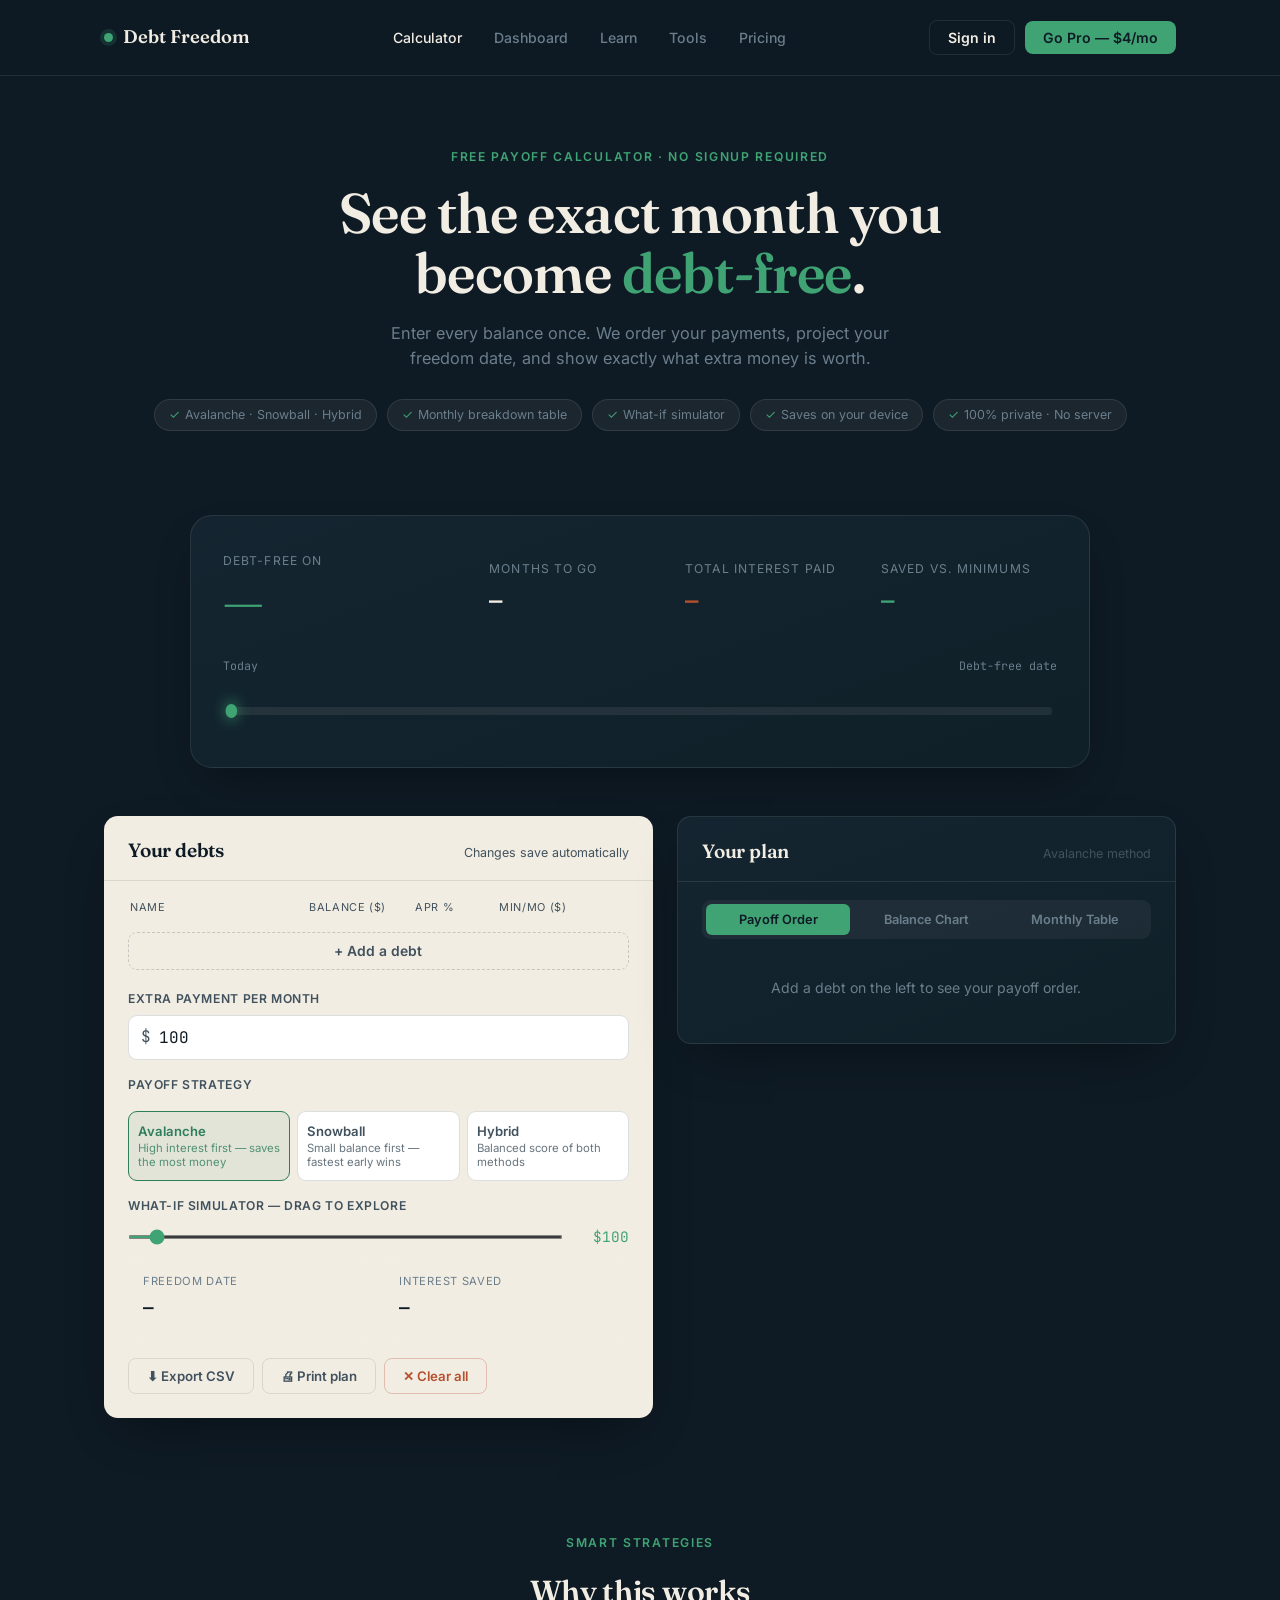
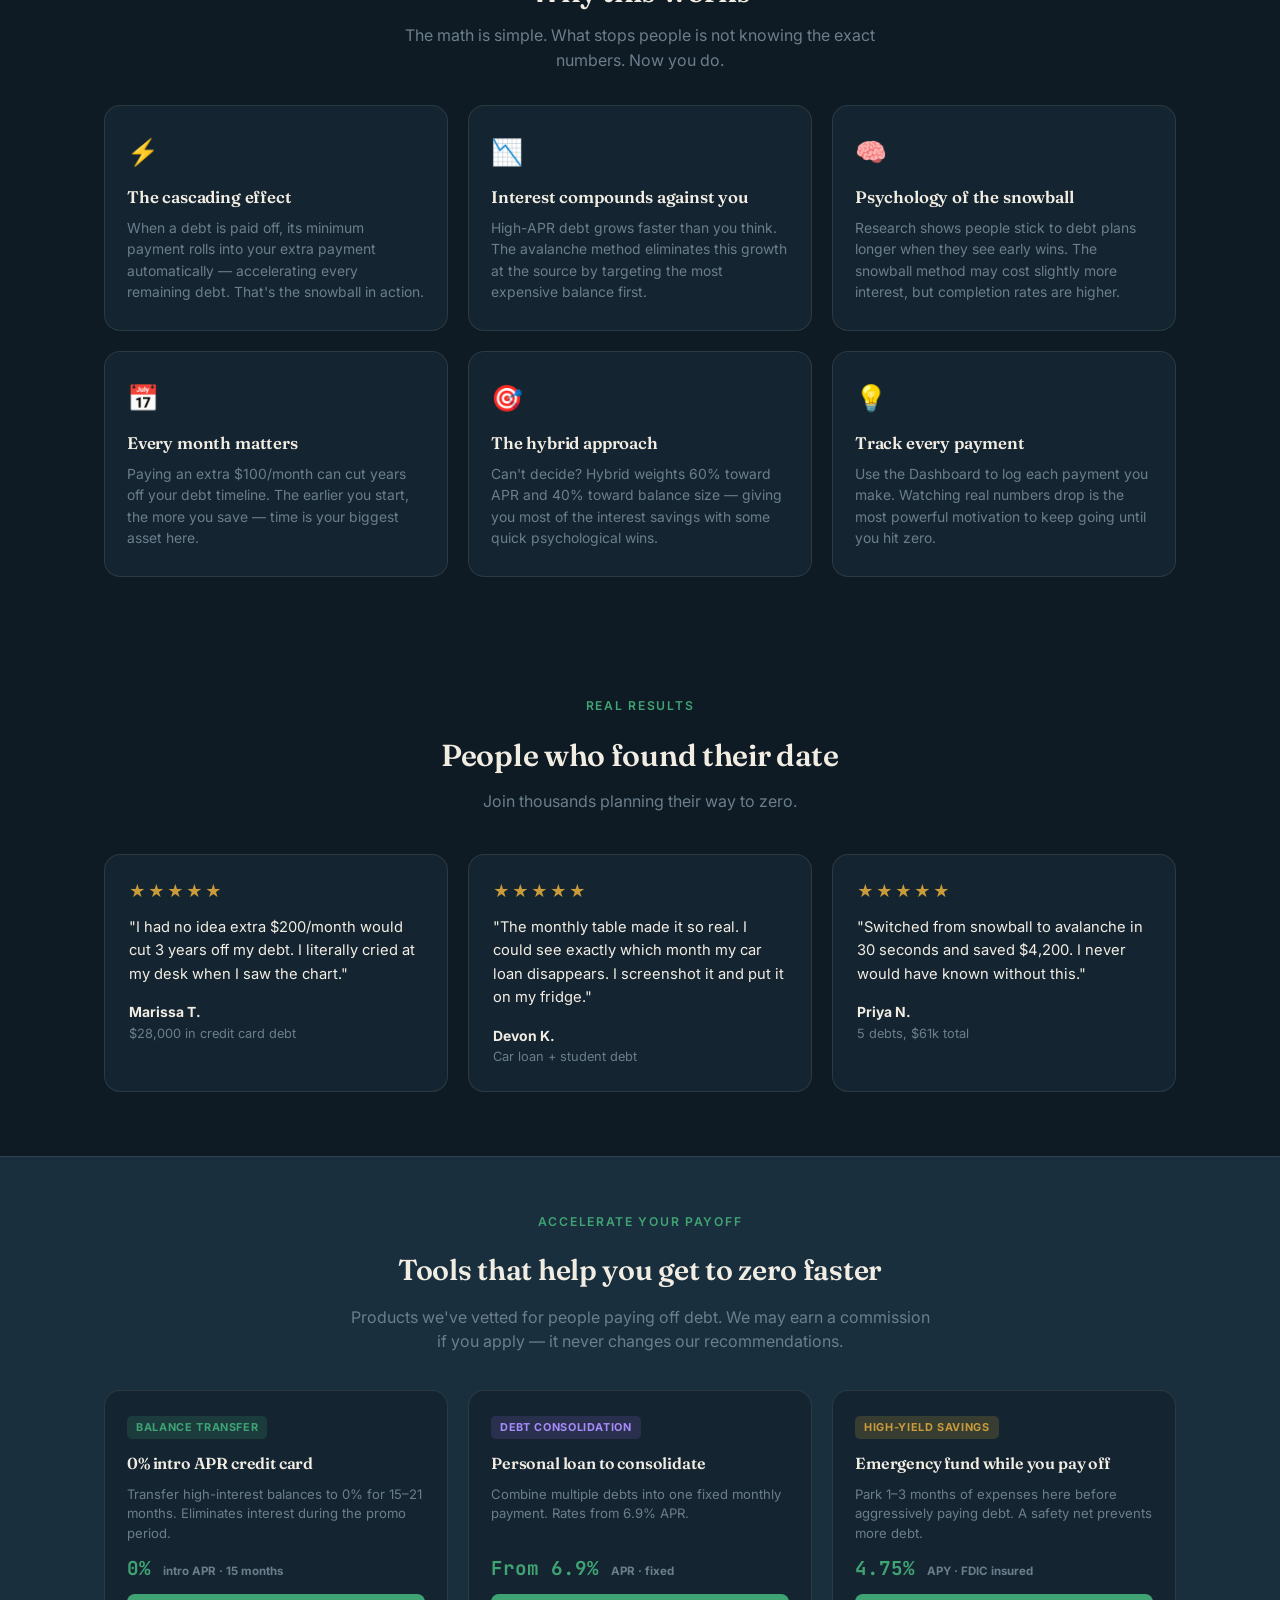
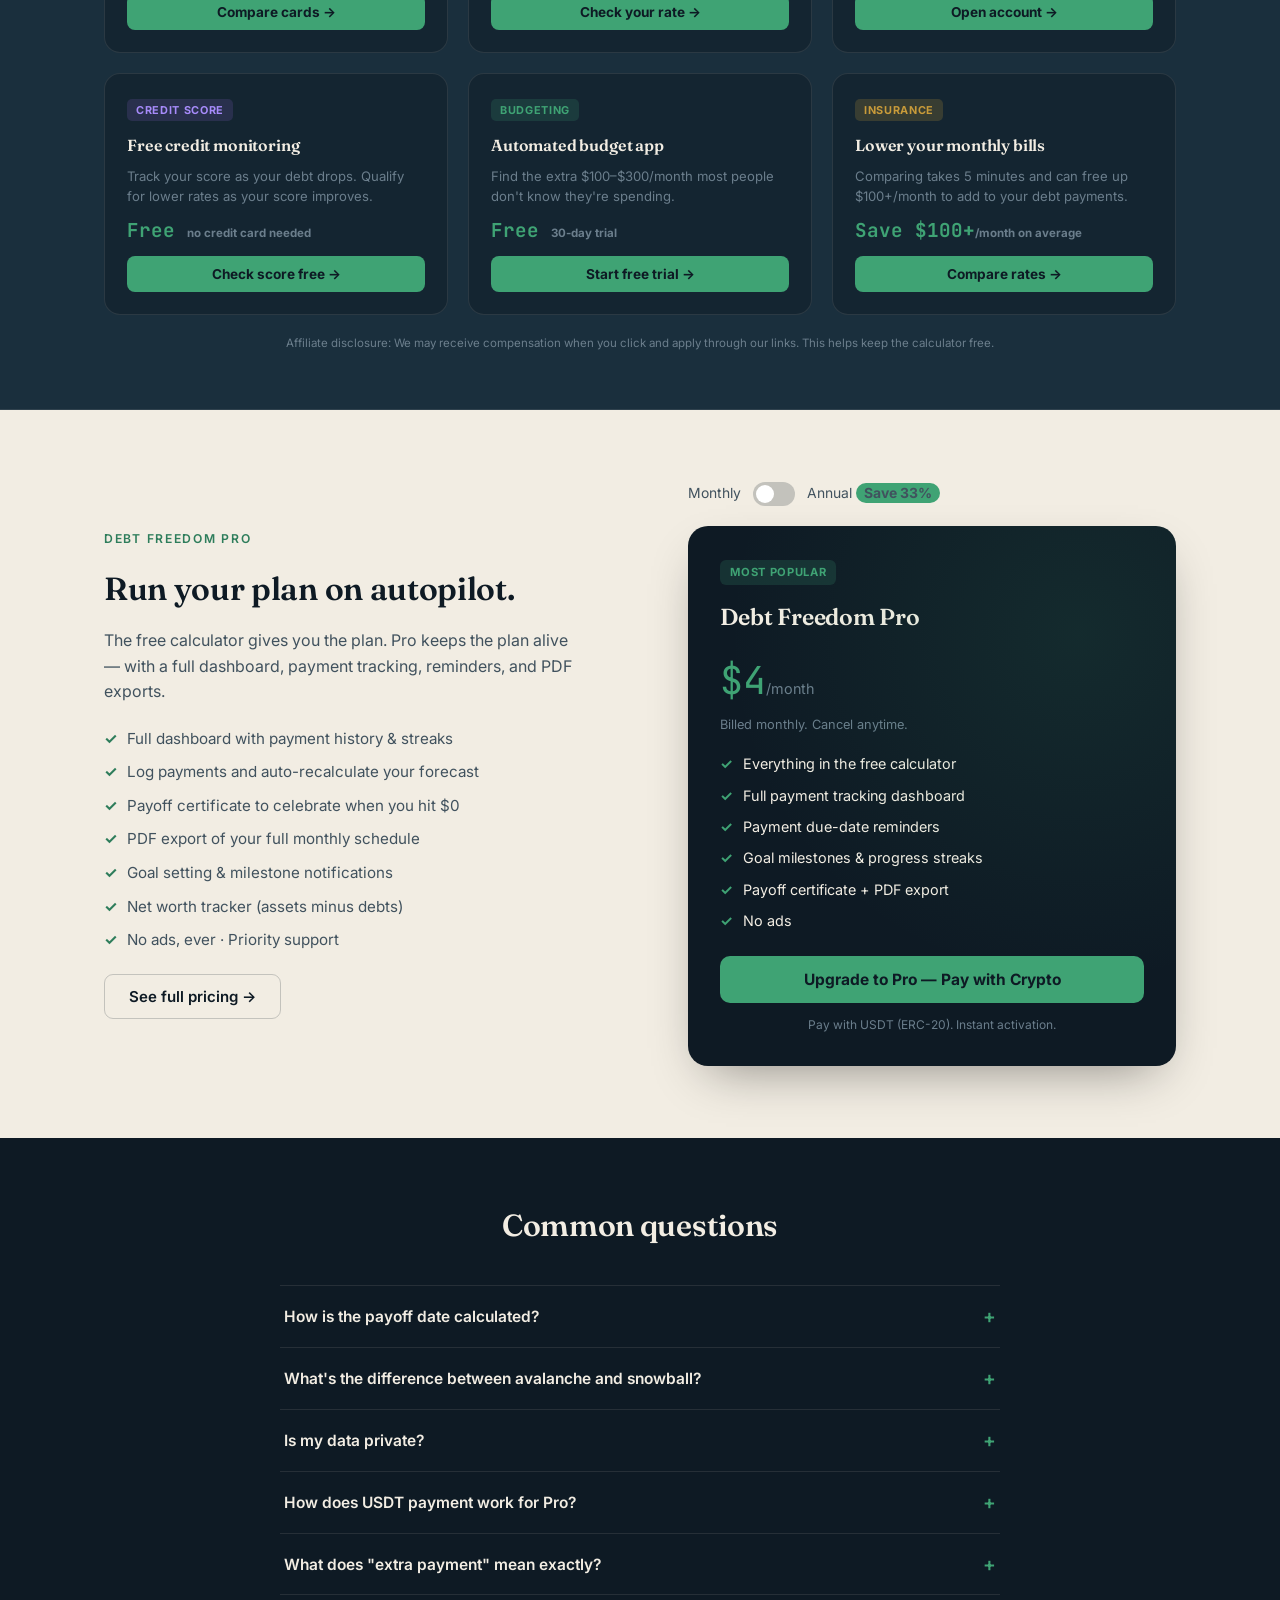
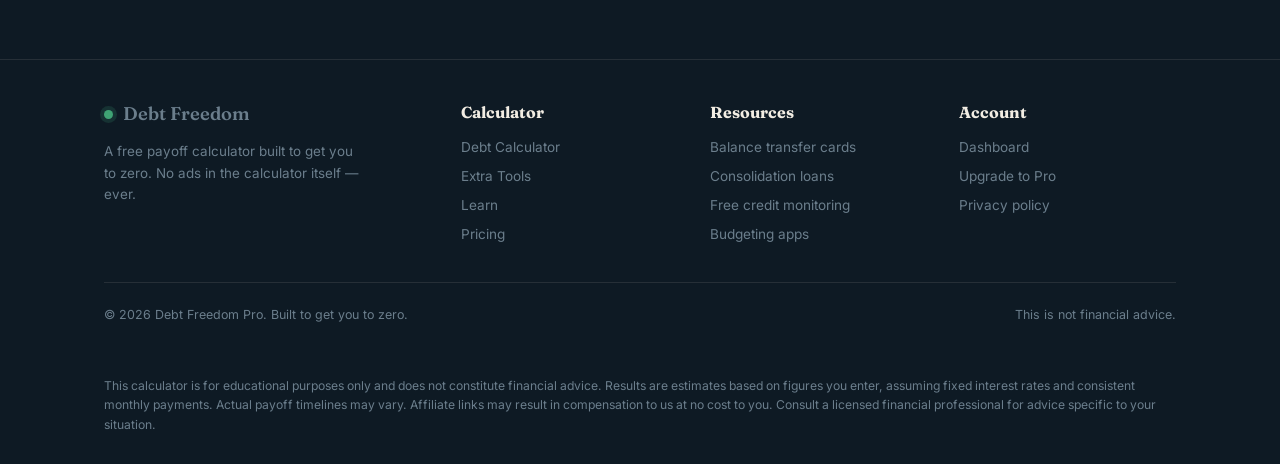
==== commit f40adc36: "Fix stylesheet link in index.html" ====
--- a/index.html
+++ b/index.html
@@ -8,7 +8,7 @@
 <link rel="preconnect" href="https://fonts.googleapis.com">
 <link rel="preconnect" href="https://fonts.gstatic.com" crossorigin>
 <link href="https://fonts.googleapis.com/css2?family=Fraunces:opsz,wght@9..144,300;9..144,400;9..144,600;9..144,700&family=Inter:wght@400;500;600;700&family=JetBrains+Mono:wght@400;500;600;700&display=swap" rel="stylesheet">
-<link rel="stylesheet" href="css/style.css">
+<link rel="stylesheet" href="style.css">
 <style>
 /* ── Hero ── */
 .hero{padding:72px 0 40px;text-align:center;}
--- a/style.css
+++ b/style.css
@@ -0,0 +1,176 @@
+/* =====================================================
+   DEBT FREEDOM PRO — Global Stylesheet
+   ===================================================== */
+@import url('https://fonts.googleapis.com/css2?family=Fraunces:opsz,wght@9..144,300;9..144,400;9..144,600;9..144,700&family=Inter:wght@400;500;600;700&family=JetBrains+Mono:wght@400;500;600;700&display=swap');
+
+:root {
+  --ink: #0E1A24;
+  --ink-2: #142531;
+  --ink-3: #1a2f3d;
+  --paper: #F2EDE3;
+  --paper-dim: #E7E0D2;
+  --paper-soft: #f8f5ef;
+  --green: #2E7D5B;
+  --green-bright: #3FA374;
+  --green-glow: rgba(63,163,116,0.18);
+  --rust: #B5502E;
+  --gold: #C99B3A;
+  --purple: #7C5CBF;
+  --slate: #6B7E8C;
+  --slate-dim: #41525E;
+  --line: rgba(242,237,227,0.1);
+  --line-light: rgba(14,26,36,0.1);
+  --radius: 14px;
+  --shadow: 0 20px 50px -20px rgba(0,0,0,0.45);
+  --shadow-sm: 0 4px 20px -8px rgba(0,0,0,0.35);
+}
+
+*, *::before, *::after { box-sizing: border-box; margin: 0; padding: 0; }
+html { scroll-behavior: smooth; }
+body { background: var(--ink); color: var(--paper); font-family: 'Inter', sans-serif; -webkit-font-smoothing: antialiased; line-height: 1.55; }
+@media (prefers-reduced-motion: reduce) { * { animation-duration: .01ms !important; transition-duration: .01ms !important; } }
+h1, h2, h3, h4 { font-family: 'Fraunces', serif; font-weight: 600; letter-spacing: -.01em; }
+.mono { font-family: 'JetBrains Mono', monospace; }
+a { color: inherit; text-decoration: none; }
+
+/* ── Layout ── */
+.wrap { max-width: 1120px; margin: 0 auto; padding: 0 24px; }
+
+/* ── Nav ── */
+nav.top {
+  padding: 20px 0;
+  border-bottom: 1px solid var(--line);
+  position: sticky; top: 0; z-index: 90;
+  background: rgba(14,26,36,0.92);
+  backdrop-filter: blur(12px);
+  -webkit-backdrop-filter: blur(12px);
+}
+.nav-inner { display: flex; align-items: center; justify-content: space-between; gap: 16px; }
+.brand { display: flex; align-items: center; gap: 10px; font-family: 'Fraunces', serif; font-weight: 600; font-size: 1.15rem; cursor: pointer; }
+.brand .dot { width: 9px; height: 9px; border-radius: 50%; background: var(--green-bright); box-shadow: 0 0 0 4px var(--green-glow); }
+.nav-links { display: flex; gap: 4px; align-items: center; }
+.nav-link { padding: 8px 14px; border-radius: 8px; font-size: 0.88rem; font-weight: 500; color: var(--slate); cursor: pointer; transition: all .15s; border: none; background: transparent; font-family: 'Inter', sans-serif; }
+.nav-link:hover { color: var(--paper); background: rgba(242,237,227,0.05); }
+.nav-link.active { color: var(--paper); }
+.nav-actions { display: flex; gap: 10px; align-items: center; }
+.btn-nav { padding: 8px 18px; border-radius: 8px; font-size: 0.88rem; font-weight: 600; cursor: pointer; font-family: 'Inter', sans-serif; transition: all .15s; }
+.btn-nav.ghost { background: transparent; border: 1.5px solid var(--line); color: var(--paper); }
+.btn-nav.ghost:hover { border-color: rgba(242,237,227,0.3); background: rgba(242,237,227,0.05); }
+.btn-nav.primary { background: var(--green-bright); border: none; color: #0E1A24; }
+.btn-nav.primary:hover { filter: brightness(1.08); }
+@media (max-width: 760px) { .nav-links { display: none; } }
+
+/* ── Eyebrow ── */
+.eyebrow { font-size: .76rem; text-transform: uppercase; letter-spacing: .14em; color: var(--green-bright); font-weight: 600; margin-bottom: 16px; }
+
+/* ── Buttons ── */
+.btn-primary { display: block; width: 100%; text-align: center; background: var(--green-bright); color: #0E1A24; font-weight: 700; padding: 14px; border-radius: 10px; border: none; cursor: pointer; font-size: .97rem; font-family: 'Inter', sans-serif; transition: transform .12s, box-shadow .12s; }
+.btn-primary:hover { transform: translateY(-1px); box-shadow: 0 10px 24px -8px rgba(63,163,116,0.5); }
+.btn-ghost { display: inline-block; background: transparent; border: 1.5px solid rgba(14,26,36,0.2); color: var(--ink); font-weight: 600; padding: 12px 24px; border-radius: 9px; cursor: pointer; font-size: .94rem; font-family: 'Inter', sans-serif; transition: all .15s; }
+.btn-ghost:hover { border-color: var(--green); color: var(--green); }
+
+/* ── Panels ── */
+.panel { background: var(--paper); color: var(--ink); border-radius: var(--radius); box-shadow: var(--shadow); overflow: hidden; }
+.panel-head { padding: 20px 24px 15px; border-bottom: 1px solid var(--line-light); display: flex; align-items: baseline; justify-content: space-between; gap: 12px; }
+.panel-head h2 { font-size: 1.2rem; color: var(--ink); }
+.panel-head .hint { font-size: .78rem; color: var(--slate-dim); }
+.panel-body { padding: 18px 24px 24px; }
+.panel.dark { background: linear-gradient(160deg, var(--ink-2), #0F2028); color: var(--paper); border: 1px solid var(--line); }
+.panel.dark .panel-head { border-bottom: 1px solid var(--line); }
+.panel.dark .panel-head h2 { color: var(--paper); }
+
+/* ── Toast ── */
+#toast { position: fixed; bottom: 24px; left: 50%; transform: translateX(-50%) translateY(20px); background: var(--ink-2); color: var(--paper); border: 1px solid var(--line); padding: 11px 20px; border-radius: 10px; font-size: .84rem; opacity: 0; pointer-events: none; transition: all .25s; box-shadow: var(--shadow); z-index: 200; }
+#toast.show { opacity: 1; transform: translateX(-50%) translateY(0); }
+
+/* ── Modal ── */
+.modal-backdrop { position: fixed; inset: 0; background: rgba(0,0,0,0.6); z-index: 300; display: none; align-items: center; justify-content: center; padding: 24px; }
+.modal-backdrop.open { display: flex; }
+.modal { background: var(--ink-2); border: 1px solid var(--line); border-radius: 22px; padding: 36px; max-width: 520px; width: 100%; box-shadow: var(--shadow); position: relative; max-height: 90vh; overflow-y: auto; }
+.modal h3 { font-size: 1.5rem; margin-bottom: 10px; }
+.modal p { color: var(--slate); font-size: .93rem; margin-bottom: 20px; line-height: 1.6; }
+.modal input[type=email], .modal input[type=text] { width: 100%; padding: 12px 14px; border-radius: 9px; border: 1.5px solid var(--line); background: rgba(242,237,227,0.06); color: var(--paper); font-family: 'Inter', sans-serif; font-size: .95rem; margin-bottom: 12px; }
+.modal input::placeholder { color: var(--slate); }
+.modal input:focus { outline: none; border-color: var(--green-bright); }
+.modal .close-btn { position: absolute; top: 16px; right: 18px; background: none; border: none; color: var(--slate); font-size: 1.3rem; cursor: pointer; }
+.modal .close-btn:hover { color: var(--paper); }
+.modal .fine { font-size: .73rem; color: var(--slate); margin-top: 10px; text-align: center; }
+
+/* ── Testimonials ── */
+.testimonials { padding: 64px 0; text-align: center; }
+.testimonials h2 { font-size: 1.9rem; margin-bottom: 10px; }
+.testimonials .sub { color: var(--slate); margin-bottom: 40px; font-size: 1rem; }
+.testi-grid { display: grid; grid-template-columns: repeat(3,1fr); gap: 20px; }
+@media (max-width: 760px) { .testi-grid { grid-template-columns: 1fr; } }
+.testi-card { background: var(--ink-2); border: 1px solid var(--line); border-radius: 16px; padding: 24px; text-align: left; }
+.testi-stars { color: var(--gold); font-size: 1rem; margin-bottom: 12px; letter-spacing: 2px; }
+.testi-text { font-size: .92rem; color: var(--paper); line-height: 1.6; margin-bottom: 16px; }
+.testi-author { font-size: .8rem; color: var(--slate); }
+.testi-author strong { display: block; color: var(--paper); font-size: .87rem; }
+
+/* ── FAQ ── */
+.faq-section { padding: 64px 0; }
+.faq-section h2 { font-size: 1.9rem; text-align: center; margin-bottom: 36px; }
+.faq-list { max-width: 720px; margin: 0 auto; display: flex; flex-direction: column; gap: 1px; }
+.faq-item { border-top: 1px solid var(--line); }
+.faq-item:last-child { border-bottom: 1px solid var(--line); }
+.faq-q { width: 100%; background: none; border: none; color: var(--paper); font-family: 'Inter', sans-serif; font-size: .97rem; font-weight: 600; text-align: left; padding: 18px 4px; cursor: pointer; display: flex; justify-content: space-between; align-items: center; gap: 16px; }
+.faq-q .icon { color: var(--green-bright); font-size: 1.2rem; transition: transform .2s; flex-shrink: 0; }
+.faq-q.open .icon { transform: rotate(45deg); }
+.faq-a { max-height: 0; overflow: hidden; transition: max-height .3s ease; }
+.faq-a p { padding: 0 4px 18px; color: var(--slate); font-size: .93rem; line-height: 1.65; }
+
+/* ── Footer ── */
+footer { border-top: 1px solid var(--line); padding: 40px 0 52px; color: var(--slate); font-size: .85rem; }
+.foot-grid { display: grid; grid-template-columns: 1.5fr 1fr 1fr 1fr; gap: 32px; }
+@media (max-width: 760px) { .foot-grid { grid-template-columns: 1fr 1fr; gap: 24px; } }
+@media (max-width: 480px) { .foot-grid { grid-template-columns: 1fr; } }
+.foot-col h5 { color: var(--paper); font-family: 'Fraunces', serif; font-size: 1rem; margin-bottom: 12px; }
+.foot-col ul { list-style: none; display: flex; flex-direction: column; gap: 8px; }
+.foot-col ul a, .foot-col ul button { color: var(--slate); transition: color .15s; background: none; border: none; font: inherit; cursor: pointer; text-align: left; padding: 0; }
+.foot-col ul a:hover, .foot-col ul button:hover { color: var(--paper); }
+.foot-bottom { border-top: 1px solid var(--line); margin-top: 36px; padding-top: 22px; display: flex; justify-content: space-between; flex-wrap: wrap; gap: 12px; font-size: .78rem; color: var(--slate); }
+
+/* ── Disclosure ── */
+.disclosure { padding: 0 24px 30px; color: var(--slate); font-size: .76rem; line-height: 1.6; max-width: 1120px; margin: 0 auto; }
+
+/* ── Animations ── */
+@keyframes fadeUp { from { opacity: 0; transform: translateY(16px); } to { opacity: 1; transform: translateY(0); } }
+.fade-up { animation: fadeUp .5s ease both; }
+.fade-up-2 { animation: fadeUp .5s .1s ease both; }
+.fade-up-3 { animation: fadeUp .5s .2s ease both; }
+
+/* ── Sticky mobile CTA ── */
+.sticky-cta { display: none; position: fixed; bottom: 0; left: 0; right: 0; background: var(--ink-2); border-top: 1px solid var(--line); padding: 12px 20px; z-index: 80; align-items: center; justify-content: space-between; gap: 12px; }
+@media (max-width: 640px) { .sticky-cta { display: flex; } }
+.sticky-cta p { font-size: .82rem; color: var(--slate); }
+.sticky-cta strong { display: block; color: var(--paper); font-size: .9rem; }
+
+/* ── Badge ── */
+.badge { background: rgba(242,237,227,0.06); border: 1px solid var(--line); border-radius: 20px; padding: 5px 14px; font-size: .78rem; color: var(--slate); }
+.badge span { color: var(--green-bright); margin-right: 5px; }
+
+/* ── Affiliate section ── */
+.affiliate-section { background: var(--ink-3); border-top: 1px solid var(--line); border-bottom: 1px solid var(--line); padding: 56px 0; }
+.affiliate-intro { text-align: center; max-width: 580px; margin: 0 auto 36px; }
+.affiliate-intro h2 { font-size: 1.8rem; margin-bottom: 12px; }
+.affiliate-intro p { color: var(--slate); font-size: 1rem; }
+.affiliate-grid { display: grid; grid-template-columns: repeat(3,1fr); gap: 20px; }
+@media (max-width: 760px) { .affiliate-grid { grid-template-columns: 1fr 1fr; } }
+@media (max-width: 480px) { .affiliate-grid { grid-template-columns: 1fr; } }
+.aff-card { background: var(--ink-2); border: 1px solid var(--line); border-radius: 16px; padding: 22px; display: flex; flex-direction: column; gap: 10px; transition: border-color .2s, transform .2s; }
+.aff-card:hover { border-color: rgba(63,163,116,0.4); transform: translateY(-2px); }
+.aff-card .aff-tag { display: inline-block; font-size: .68rem; font-weight: 700; text-transform: uppercase; letter-spacing: .06em; padding: 3px 9px; border-radius: 5px; margin-bottom: 4px; }
+.aff-tag.balance { background: rgba(63,163,116,0.18); color: var(--green-bright); }
+.aff-tag.loan { background: rgba(124,92,191,0.2); color: #a78bfa; }
+.aff-tag.savings { background: rgba(201,155,58,0.2); color: var(--gold); }
+.aff-card h4 { font-size: 1rem; color: var(--paper); line-height: 1.35; }
+.aff-card p { font-size: .82rem; color: var(--slate); flex: 1; line-height: 1.5; }
+.aff-card .aff-rate { font-family: 'JetBrains Mono', monospace; font-size: 1.2rem; color: var(--green-bright); font-weight: 700; }
+.aff-card .aff-rate small { font-size: .6em; color: var(--slate); font-family: 'Inter', sans-serif; }
+.btn-aff { display: block; text-align: center; padding: 10px; border-radius: 8px; background: var(--green-bright); color: #0E1A24; font-weight: 700; font-size: .85rem; font-family: 'Inter', sans-serif; cursor: pointer; border: none; transition: filter .15s; }
+.btn-aff:hover { filter: brightness(1.08); }
+.aff-disclosure { text-align: center; font-size: .72rem; color: var(--slate); margin-top: 20px; }
+
+/* ── Ad slots ── */
+.ad-slot { background: rgba(242,237,227,0.03); border: 1px dashed var(--line); border-radius: 10px; color: var(--slate); font-size: .76rem; text-align: center; padding: 18px; margin: 28px 0; text-transform: uppercase; letter-spacing: .06em; }
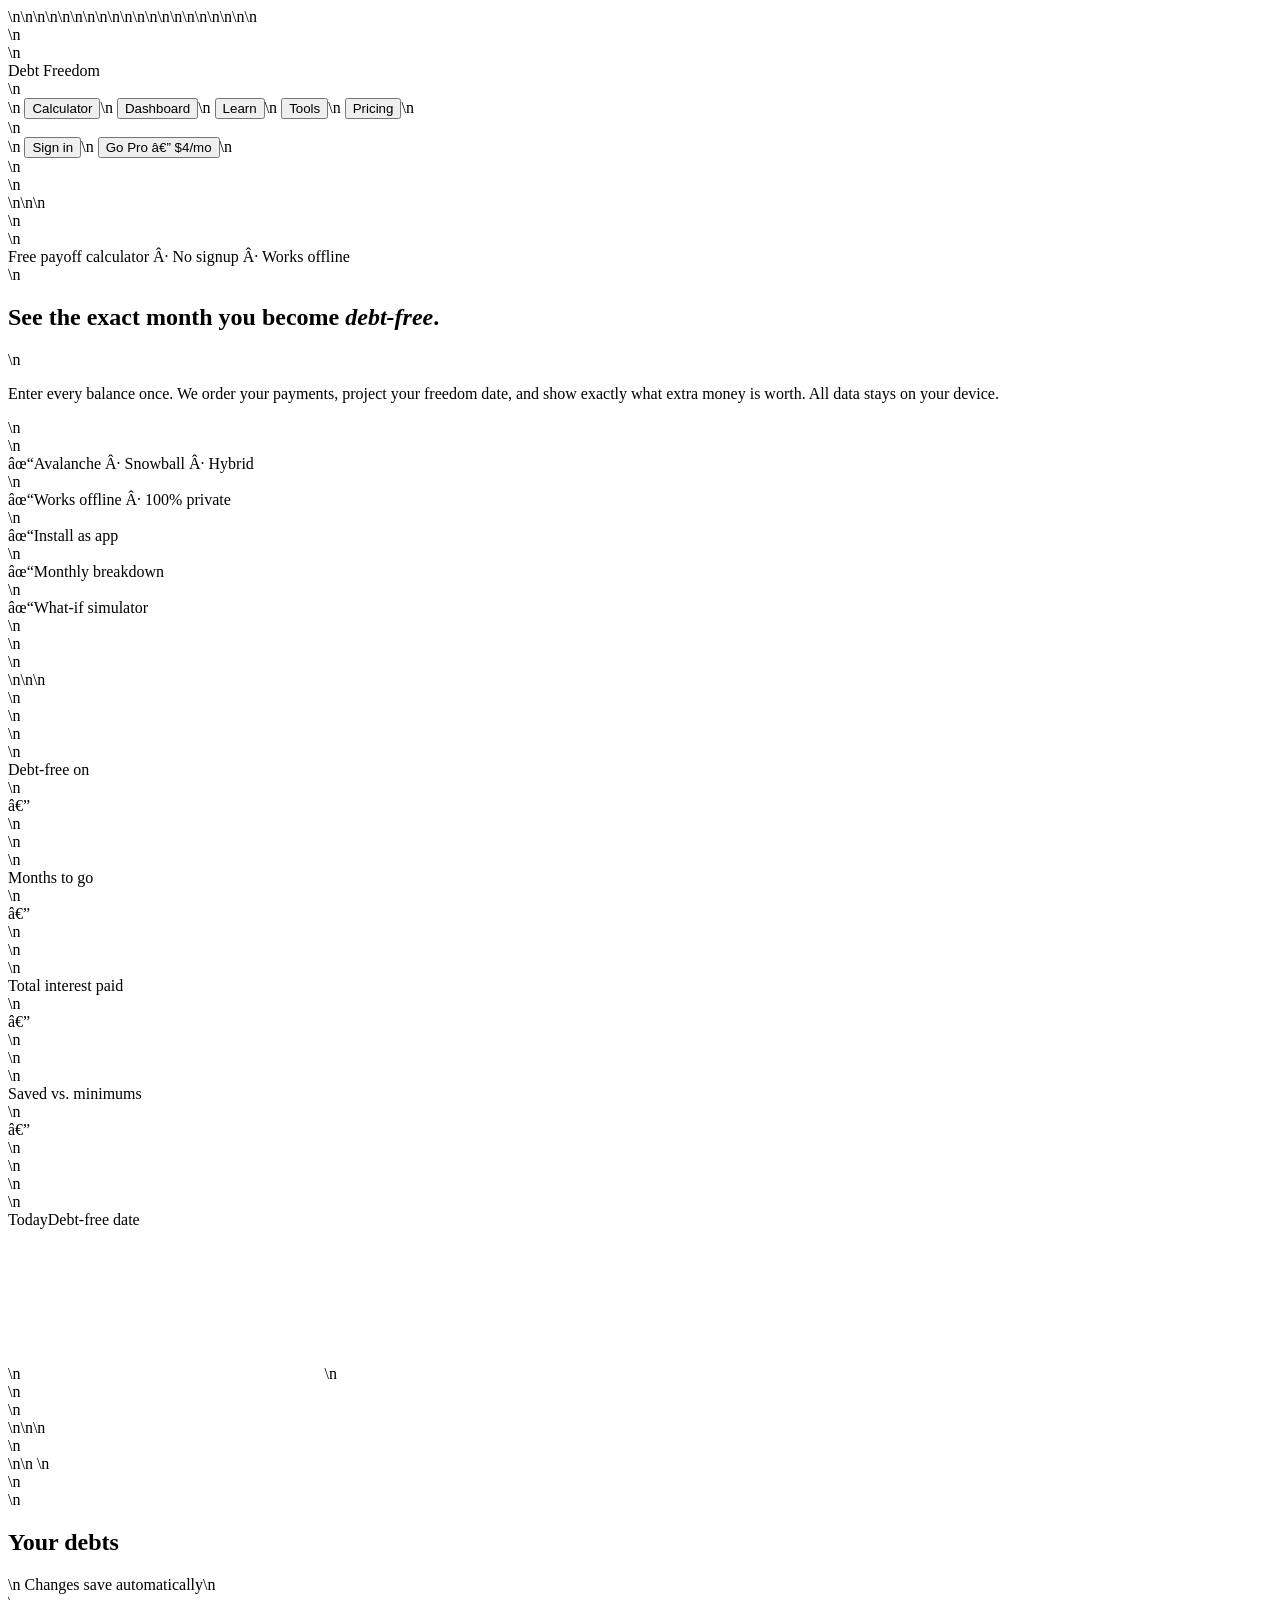
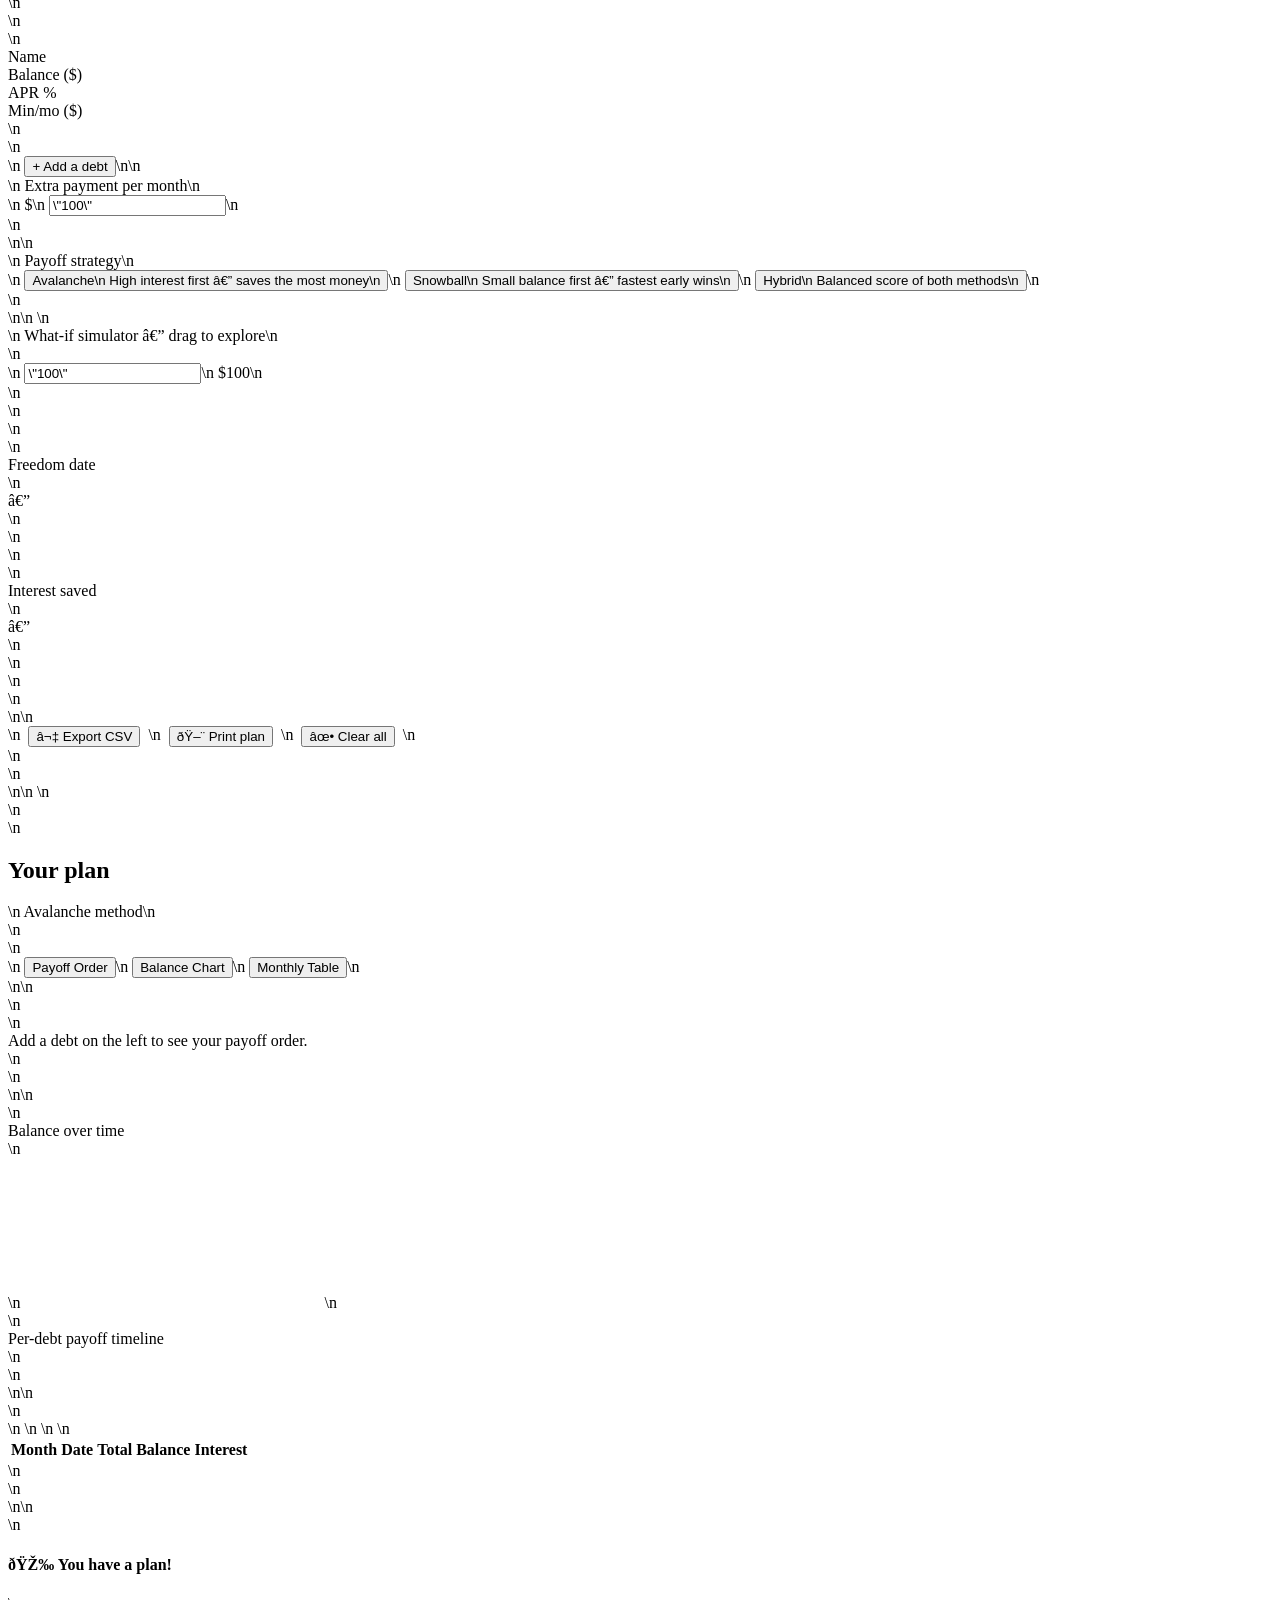
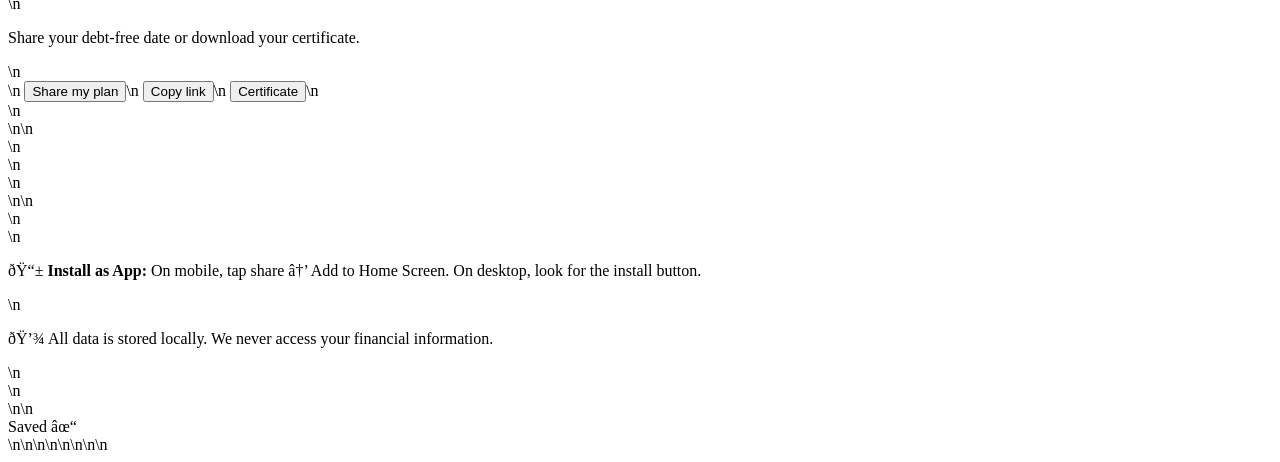
==== commit f9f4b0bb: "Update index.html with PWA and offline support" ====
--- a/index.html
+++ b/index.html
@@ -1,1031 +1 @@
-<!DOCTYPE html>
-<html lang="en">
-<head>
-<meta charset="UTF-8">
-<meta name="viewport" content="width=device-width, initial-scale=1.0">
-<title>Debt Freedom Pro — See the exact day you're debt-free</title>
-<meta name="description" content="List your debts, pick a strategy, and see the exact month you become debt-free. Free debt payoff calculator using snowball, avalanche, and hybrid methods.">
-<link rel="preconnect" href="https://fonts.googleapis.com">
-<link rel="preconnect" href="https://fonts.gstatic.com" crossorigin>
-<link href="https://fonts.googleapis.com/css2?family=Fraunces:opsz,wght@9..144,300;9..144,400;9..144,600;9..144,700&family=Inter:wght@400;500;600;700&family=JetBrains+Mono:wght@400;500;600;700&display=swap" rel="stylesheet">
-<link rel="stylesheet" href="style.css">
-<style>
-/* ── Hero ── */
-.hero{padding:72px 0 40px;text-align:center;}
-.hero h1{font-size:clamp(2rem,5vw,3.5rem);line-height:1.07;max-width:800px;margin:0 auto 18px;}
-.hero h1 em{font-style:normal;color:var(--green-bright);}
-.hero p.sub{max-width:560px;margin:0 auto 28px;color:var(--slate);font-size:1.02rem;}
-.hero-badges{display:flex;flex-wrap:wrap;justify-content:center;gap:10px;}
-
-/* ── Readout ── */
-.readout{margin:44px auto 0;max-width:900px;background:linear-gradient(160deg,var(--ink-2),#0F2028);border:1px solid var(--line);border-radius:22px;padding:36px 32px 28px;box-shadow:var(--shadow);}
-.readout-grid{display:grid;grid-template-columns:1.4fr 1fr 1fr 1fr;gap:20px;align-items:center;}
-@media(max-width:800px){.readout-grid{grid-template-columns:1fr 1fr;}}
-@media(max-width:480px){.readout-grid{grid-template-columns:1fr;text-align:center;}}
-.readout-main .label,.stat .label{color:var(--slate);font-size:.76rem;text-transform:uppercase;letter-spacing:.09em;margin-bottom:5px;}
-.readout-main .value{font-family:'Fraunces',serif;font-size:clamp(2rem,5vw,3.2rem);color:var(--green-bright);line-height:1;}
-.readout-main .value small{font-size:.38em;color:var(--paper);font-family:'Inter',sans-serif;font-weight:500;margin-left:6px;}
-.stat .value{font-family:'JetBrains Mono',monospace;font-size:1.4rem;font-weight:600;}
-.stat.savings .value{color:var(--green-bright);}
-.stat.interest .value{color:var(--rust);}
-
-/* Fuse */
-.fuse-wrap{margin-top:30px;}
-.fuse-labels{display:flex;justify-content:space-between;font-size:.73rem;color:var(--slate);margin-bottom:8px;font-family:'JetBrains Mono',monospace;}
-svg.fuse{width:100%;height:56px;display:block;overflow:visible;}
-.fuse-track{stroke:rgba(242,237,227,0.08);stroke-width:8;fill:none;stroke-linecap:round;}
-.fuse-progress{stroke:var(--green-bright);stroke-width:8;fill:none;stroke-linecap:round;transition:stroke-dashoffset .7s cubic-bezier(.4,0,.2,1);}
-.fuse-spark{filter:drop-shadow(0 0 8px var(--green-bright));}
-
-/* ── Main grid ── */
-.main-grid{display:grid;grid-template-columns:1.1fr 1fr;gap:24px;padding:48px 0 60px;align-items:start;}
-@media(max-width:940px){.main-grid{grid-template-columns:1fr;}}
-
-/* Tab system */
-.tab-bar{display:flex;gap:4px;margin-bottom:18px;background:rgba(242,237,227,0.05);border-radius:9px;padding:4px;}
-.tab-btn{flex:1;padding:8px 6px;border:none;border-radius:6px;background:transparent;color:var(--slate);font-size:.8rem;font-weight:600;font-family:'Inter',sans-serif;cursor:pointer;transition:all .15s;}
-.tab-btn.active{background:var(--green-bright);color:#0E1A24;}
-
-/* Debt rows */
-#debtList{display:flex;flex-direction:column;gap:8px;margin-bottom:12px;}
-.debt-row{display:grid;grid-template-columns:1fr 100px 78px 90px 32px;gap:6px;align-items:center;}
-.debt-row input{width:100%;font-family:'Inter',sans-serif;font-size:.9rem;padding:9px 10px;border:1.5px solid rgba(14,26,36,0.14);border-radius:9px;background:#fff;color:var(--ink);transition:border-color .15s;}
-.debt-row input.num{font-family:'JetBrains Mono',monospace;text-align:right;}
-.debt-row input:focus{outline:none;border-color:var(--green);box-shadow:0 0 0 3px rgba(46,125,91,0.14);}
-.col-label{display:none;}
-.row-head{display:grid;grid-template-columns:1fr 100px 78px 90px 32px;gap:6px;font-size:.68rem;text-transform:uppercase;letter-spacing:.06em;color:var(--slate-dim);padding:0 2px 4px;}
-@media(max-width:560px){
-  .row-head{display:none;}
-  .debt-row{grid-template-columns:1fr 1fr;grid-template-areas:"name name" "bal apr" "min remove";}
-  .debt-row .f-name{grid-area:name;}
-  .debt-row .f-bal{grid-area:bal;}
-  .debt-row .f-apr{grid-area:apr;}
-  .debt-row .f-min{grid-area:min;}
-  .debt-row .f-remove{grid-area:remove;justify-self:end;}
-  .col-label{display:block;font-size:.64rem;color:var(--slate-dim);margin-bottom:2px;text-transform:uppercase;letter-spacing:.04em;}
-}
-.remove-btn{width:30px;height:30px;border-radius:7px;border:none;background:rgba(181,80,46,0.1);color:var(--rust);font-size:.95rem;cursor:pointer;display:flex;align-items:center;justify-content:center;transition:background .15s;}
-.remove-btn:hover{background:rgba(181,80,46,0.2);}
-.add-row-btn{width:100%;padding:10px;border-radius:9px;border:1.5px dashed rgba(14,26,36,0.18);background:transparent;color:var(--slate-dim);font-family:'Inter',sans-serif;font-weight:600;font-size:.87rem;cursor:pointer;transition:all .15s;margin-bottom:4px;}
-.add-row-btn:hover{border-color:var(--green);color:var(--green);background:rgba(46,125,91,0.05);}
-.field-block{margin-top:16px;}
-.field-block label{display:block;font-size:.76rem;font-weight:600;color:var(--slate-dim);margin-bottom:6px;text-transform:uppercase;letter-spacing:.05em;}
-.extra-input{display:flex;align-items:center;gap:8px;background:#fff;border:1.5px solid rgba(14,26,36,0.14);border-radius:9px;padding:9px 12px;}
-.extra-input span{color:var(--slate-dim);font-family:'JetBrains Mono',monospace;}
-.extra-input input{border:none;outline:none;flex:1;font-family:'JetBrains Mono',monospace;font-size:1rem;background:transparent;color:var(--ink);}
-.strategy-toggle{display:flex;gap:7px;margin-top:16px;}
-.strategy-toggle button{flex:1;padding:11px 9px;border-radius:9px;border:1.5px solid rgba(14,26,36,0.14);background:#fff;cursor:pointer;font-family:'Inter',sans-serif;font-weight:600;font-size:.82rem;color:var(--slate-dim);text-align:left;transition:all .15s;}
-.strategy-toggle button .sub{display:block;font-weight:400;font-size:.71rem;margin-top:2px;opacity:.8;}
-.strategy-toggle button.active{border-color:var(--green);background:rgba(46,125,91,0.08);color:var(--green);}
-
-/* Order list */
-.order-list{display:flex;flex-direction:column;gap:8px;}
-.order-item{display:flex;align-items:center;gap:12px;padding:13px;background:rgba(242,237,227,0.04);border:1px solid var(--line);border-radius:11px;transition:background .15s;}
-.order-item:hover{background:rgba(242,237,227,0.07);}
-.order-num{width:28px;height:28px;border-radius:50%;background:rgba(63,163,116,0.15);color:var(--green-bright);display:flex;align-items:center;justify-content:center;font-family:'JetBrains Mono',monospace;font-weight:700;font-size:.82rem;flex-shrink:0;}
-.order-info{flex:1;min-width:0;}
-.order-info .name{font-weight:600;font-size:.92rem;}
-.order-info .meta{font-size:.76rem;color:var(--slate);margin-top:2px;}
-.order-paid{text-align:right;font-family:'JetBrains Mono',monospace;font-size:.82rem;color:var(--green-bright);white-space:nowrap;}
-.payoff-bar{height:3px;background:rgba(242,237,227,0.08);border-radius:3px;margin-top:6px;overflow:hidden;}
-.payoff-bar-fill{height:100%;background:var(--green-bright);border-radius:3px;transition:width .6s ease;}
-.empty-note{color:var(--slate);font-size:.88rem;padding:20px 4px;text-align:center;}
-.divider-label{font-size:.76rem;text-transform:uppercase;letter-spacing:.08em;color:var(--slate);margin:22px 0 12px;display:flex;align-items:center;gap:10px;}
-.divider-label::after{content:'';flex:1;height:1px;background:var(--line);}
-
-/* Chart */
-.schedule-chart{margin-top:6px;}
-svg.chart{width:100%;height:150px;display:block;}
-
-/* Monthly table */
-.breakdown-table{width:100%;font-size:.78rem;border-collapse:collapse;margin-top:4px;}
-.breakdown-table th{color:var(--slate);font-size:.68rem;text-transform:uppercase;letter-spacing:.06em;padding:5px 6px;text-align:left;border-bottom:1px solid var(--line);}
-.breakdown-table td{padding:7px 6px;border-bottom:1px solid rgba(242,237,227,0.05);font-family:'JetBrains Mono',monospace;font-size:.77rem;}
-.breakdown-table tr:last-child td{border-bottom:none;}
-.breakdown-table .debt-col{font-family:'Inter',sans-serif;font-weight:500;}
-.breakdown-scroll{max-height:280px;overflow-y:auto;}
-.breakdown-scroll::-webkit-scrollbar{width:4px;}
-.breakdown-scroll::-webkit-scrollbar-thumb{background:var(--line);border-radius:4px;}
-
-/* What-if */
-.whatif-grid{display:grid;grid-template-columns:1fr 1fr;gap:12px;margin-top:10px;}
-@media(max-width:480px){.whatif-grid{grid-template-columns:1fr;}}
-.whatif-card{background:rgba(242,237,227,0.04);border:1px solid var(--line);border-radius:11px;padding:14px;}
-.whatif-card .wlabel{font-size:.7rem;color:var(--slate);text-transform:uppercase;letter-spacing:.06em;margin-bottom:4px;}
-.whatif-card .wvalue{font-family:'JetBrains Mono',monospace;font-size:1.1rem;font-weight:600;}
-.whatif-card .wdiff{font-size:.75rem;margin-top:3px;}
-.wdiff.good{color:var(--green-bright);}
-.wdiff.bad{color:var(--rust);}
-.slider-wrap{margin-top:10px;}
-.slider-row{display:flex;align-items:center;gap:12px;margin-top:6px;}
-.slider-row input[type=range]{flex:1;accent-color:var(--green-bright);height:4px;}
-.slider-val{font-family:'JetBrains Mono',monospace;font-size:.9rem;color:var(--green-bright);min-width:54px;text-align:right;}
-
-/* Insights */
-.insights-section{padding:56px 0;}
-.insights-grid{display:grid;grid-template-columns:repeat(3,1fr);gap:20px;margin-top:32px;}
-@media(max-width:760px){.insights-grid{grid-template-columns:1fr;}}
-.insight-card{background:var(--ink-2);border:1px solid var(--line);border-radius:16px;padding:26px 22px;}
-.insight-card .ic-icon{font-size:1.6rem;margin-bottom:12px;}
-.insight-card h4{font-size:1.05rem;margin-bottom:8px;color:var(--paper);}
-.insight-card p{font-size:.87rem;color:var(--slate);line-height:1.55;}
-
-/* Pro CTA */
-.cta-band{background:var(--paper);color:var(--ink);padding:72px 0;}
-.cta-grid{display:grid;grid-template-columns:1.1fr 1fr;gap:48px;align-items:center;}
-@media(max-width:860px){.cta-grid{grid-template-columns:1fr;}}
-.cta-grid h2{font-size:2rem;margin-bottom:14px;color:var(--ink);}
-.cta-grid p{color:var(--slate-dim);font-size:1rem;max-width:480px;line-height:1.6;}
-.cta-feat-list{list-style:none;margin-top:22px;display:flex;flex-direction:column;gap:10px;}
-.cta-feat-list li{display:flex;gap:10px;align-items:flex-start;font-size:.95rem;color:var(--slate-dim);}
-.cta-feat-list li::before{content:'✓';color:var(--green);font-weight:700;flex-shrink:0;}
-.pro-card{background:var(--ink);color:var(--paper);border-radius:20px;padding:32px;box-shadow:var(--shadow);position:relative;overflow:hidden;}
-.pro-card::before{content:'';position:absolute;inset:0;background:radial-gradient(circle at 80% 20%,rgba(63,163,116,0.12),transparent 60%);pointer-events:none;}
-.pro-card .tag{display:inline-block;background:rgba(63,163,116,0.18);color:var(--green-bright);font-size:.7rem;font-weight:700;letter-spacing:.06em;text-transform:uppercase;padding:4px 10px;border-radius:6px;margin-bottom:14px;}
-.pro-card h3{font-size:1.45rem;margin-bottom:6px;}
-.pro-card .price{font-family:'JetBrains Mono',monospace;font-size:2.4rem;margin:16px 0 4px;color:var(--green-bright);}
-.pro-card .price span{font-size:.9rem;color:var(--slate);font-family:'Inter',sans-serif;}
-.pro-list{list-style:none;margin:18px 0 24px;display:flex;flex-direction:column;gap:9px;font-size:.9rem;}
-.pro-list li{display:flex;gap:10px;align-items:flex-start;}
-.pro-list li::before{content:'✓';color:var(--green-bright);font-weight:700;flex-shrink:0;}
-.pro-card .note{font-size:.75rem;color:var(--slate);text-align:center;margin-top:12px;}
-.pricing-toggle{display:flex;align-items:center;gap:12px;margin-bottom:20px;}
-.pricing-toggle span{font-size:.87rem;color:var(--slate-dim);}
-.toggle-switch{position:relative;width:42px;height:24px;}
-.toggle-switch input{opacity:0;width:0;height:0;}
-.toggle-slider{position:absolute;inset:0;background:rgba(14,26,36,0.2);border-radius:24px;cursor:pointer;transition:.2s;}
-.toggle-slider:before{content:'';position:absolute;height:18px;width:18px;left:3px;bottom:3px;background:white;border-radius:50%;transition:.2s;}
-.toggle-switch input:checked+.toggle-slider{background:var(--green);}
-.toggle-switch input:checked+.toggle-slider:before{transform:translateX(18px);}
-.save-badge{background:var(--green-bright);color:#0E1A24;font-size:.7rem;font-weight:700;padding:2px 8px;border-radius:10px;}
-
-/* Cert section */
-.cert-section{background:var(--ink-3);border:1px solid var(--line);border-radius:16px;padding:24px;margin-top:16px;text-align:center;}
-.cert-section h4{font-size:1.1rem;margin-bottom:8px;}
-.cert-section p{color:var(--slate);font-size:.87rem;margin-bottom:16px;}
-.cert-btns{display:flex;gap:8px;justify-content:center;flex-wrap:wrap;}
-.btn-cert{padding:9px 18px;border-radius:8px;font-size:.83rem;font-weight:600;font-family:'Inter',sans-serif;cursor:pointer;border:1.5px solid var(--line);background:transparent;color:var(--paper);transition:all .15s;}
-.btn-cert:hover{border-color:var(--green-bright);color:var(--green-bright);}
-.btn-cert.share{background:var(--green-bright);color:#0E1A24;border-color:transparent;}
-
-/* Progress ring */
-.ring-wrap{position:relative;flex-shrink:0;}
-.ring-wrap svg{transform:rotate(-90deg);}
-.ring-bg{fill:none;stroke:rgba(242,237,227,0.08);stroke-width:3;}
-.ring-fg{fill:none;stroke:var(--green-bright);stroke-width:3;stroke-linecap:round;transition:stroke-dashoffset .6s ease;}
-</style>
-</head>
-<body>
-
-<!-- NAV -->
-<nav class="top">
-  <div class="wrap nav-inner">
-    <div class="brand" onclick="location.href='index.html'"><span class="dot"></span> Debt Freedom</div>
-    <div class="nav-links">
-      <button class="nav-link active" onclick="location.href='index.html'">Calculator</button>
-      <button class="nav-link" onclick="location.href='pages/dashboard.html'">Dashboard</button>
-      <button class="nav-link" onclick="location.href='pages/learn.html'">Learn</button>
-      <button class="nav-link" onclick="location.href='pages/tools.html'">Tools</button>
-      <button class="nav-link" onclick="location.href='pages/pricing.html'">Pricing</button>
-    </div>
-    <div class="nav-actions">
-      <button class="btn-nav ghost" id="navSignIn" type="button">Sign in</button>
-      <button class="btn-nav primary" id="navUpgrade" type="button">Go Pro — $4/mo</button>
-    </div>
-  </div>
-</nav>
-
-<!-- HERO -->
-<section class="hero">
-  <div class="wrap">
-    <div class="eyebrow fade-up">Free payoff calculator · No signup required</div>
-    <h1 class="fade-up-2">See the exact month you become <em>debt-free</em>.</h1>
-    <p class="sub fade-up-3">Enter every balance once. We order your payments, project your freedom date, and show exactly what extra money is worth.</p>
-    <div class="hero-badges fade-up-3">
-      <div class="badge"><span>✓</span>Avalanche · Snowball · Hybrid</div>
-      <div class="badge"><span>✓</span>Monthly breakdown table</div>
-      <div class="badge"><span>✓</span>What-if simulator</div>
-      <div class="badge"><span>✓</span>Saves on your device</div>
-      <div class="badge"><span>✓</span>100% private · No server</div>
-    </div>
-  </div>
-</section>
-
-<!-- READOUT -->
-<div class="wrap">
-  <div class="readout" id="readoutCard">
-    <div class="readout-grid">
-      <div class="readout-main">
-        <div class="label">Debt-free on</div>
-        <div class="value" id="freeDate">—</div>
-      </div>
-      <div class="stat">
-        <div class="label">Months to go</div>
-        <div class="value" id="monthsLeft">—</div>
-      </div>
-      <div class="stat interest">
-        <div class="label">Total interest paid</div>
-        <div class="value" id="totalInterest">—</div>
-      </div>
-      <div class="stat savings">
-        <div class="label">Saved vs. minimums</div>
-        <div class="value" id="interestSaved">—</div>
-      </div>
-    </div>
-    <div class="fuse-wrap">
-      <div class="fuse-labels"><span>Today</span><span id="fuseRight">Debt-free date</span></div>
-      <svg class="fuse" viewBox="0 0 1000 56" preserveAspectRatio="none">
-        <path class="fuse-track" d="M10,28 H990"></path>
-        <path class="fuse-progress" id="fuseProgress" d="M10,28 H990" stroke-dasharray="980" stroke-dashoffset="980"></path>
-        <circle class="fuse-spark" id="fuseSpark" cx="10" cy="28" r="7" fill="#3FA374"></circle>
-      </svg>
-    </div>
-  </div>
-</div>
-
-<!-- MAIN GRID -->
-<div class="wrap">
-  <div class="main-grid">
-
-    <!-- INPUT PANEL -->
-    <div class="panel">
-      <div class="panel-head">
-        <h2>Your debts</h2>
-        <span class="hint">Changes save automatically</span>
-      </div>
-      <div class="panel-body">
-        <div class="row-head">
-          <div>Name</div><div>Balance ($)</div><div>APR %</div><div>Min/mo ($)</div><div></div>
-        </div>
-        <div id="debtList"></div>
-        <button class="add-row-btn" id="addRowBtn" type="button">+ Add a debt</button>
-
-        <div class="field-block">
-          <label for="extraInput">Extra payment per month</label>
-          <div class="extra-input">
-            <span>$</span>
-            <input type="number" id="extraInput" min="0" step="1" value="100" inputmode="decimal">
-          </div>
-        </div>
-
-        <div class="field-block">
-          <label>Payoff strategy</label>
-          <div class="strategy-toggle">
-            <button type="button" id="btnAvalanche" class="active">Avalanche
-              <span class="sub">High interest first — saves the most money</span>
-            </button>
-            <button type="button" id="btnSnowball">Snowball
-              <span class="sub">Small balance first — fastest early wins</span>
-            </button>
-            <button type="button" id="btnHybrid">Hybrid
-              <span class="sub">Balanced score of both methods</span>
-            </button>
-          </div>
-        </div>
-
-        <!-- What-if -->
-        <div class="field-block">
-          <label>What-if simulator — drag to explore</label>
-          <div class="slider-wrap">
-            <div class="slider-row">
-              <input type="range" id="whatifSlider" min="0" max="2000" step="25" value="100">
-              <span class="slider-val" id="sliderValDisplay">$100</span>
-            </div>
-          </div>
-          <div class="whatif-grid" id="whatifGrid">
-            <div class="whatif-card">
-              <div class="wlabel">Freedom date</div>
-              <div class="wvalue" id="wiFreeDate">—</div>
-              <div class="wdiff" id="wiDateDiff"></div>
-            </div>
-            <div class="whatif-card">
-              <div class="wlabel">Interest saved</div>
-              <div class="wvalue" id="wiSaved">—</div>
-              <div class="wdiff" id="wiSavedDiff"></div>
-            </div>
-          </div>
-        </div>
-
-        <div style="margin-top:18px;display:flex;gap:8px;flex-wrap:wrap;">
-          <button class="btn-cert" id="exportCsvBtn" type="button" style="border-color:var(--line-light);color:var(--slate-dim);">⬇ Export CSV</button>
-          <button class="btn-cert" id="printPlanBtn" type="button" style="border-color:var(--line-light);color:var(--slate-dim);">🖨 Print plan</button>
-          <button class="btn-cert" id="clearDataBtn" type="button" style="border-color:rgba(181,80,46,0.3);color:var(--rust);">✕ Clear all</button>
-        </div>
-      </div>
-    </div>
-
-    <!-- RESULTS PANEL -->
-    <div class="panel dark">
-      <div class="panel-head">
-        <h2>Your plan</h2>
-        <span class="hint" id="strategyHint">Avalanche method</span>
-      </div>
-      <div class="panel-body">
-        <div class="tab-bar">
-          <button class="tab-btn active" data-tab="order">Payoff Order</button>
-          <button class="tab-btn" data-tab="chart">Balance Chart</button>
-          <button class="tab-btn" data-tab="schedule">Monthly Table</button>
-        </div>
-
-        <div class="tab-pane" id="tab-order">
-          <div class="order-list" id="orderList">
-            <div class="empty-note">Add a debt on the left to see your payoff order.</div>
-          </div>
-        </div>
-
-        <div class="tab-pane" id="tab-chart" style="display:none;">
-          <div class="divider-label">Balance over time</div>
-          <div class="schedule-chart">
-            <svg class="chart" id="chartSvg" viewBox="0 0 600 150" preserveAspectRatio="none"></svg>
-          </div>
-          <div class="divider-label">Per-debt payoff timeline</div>
-          <div class="order-list" id="orderListMini"></div>
-        </div>
-
-        <div class="tab-pane" id="tab-schedule" style="display:none;">
-          <div class="breakdown-scroll">
-            <table class="breakdown-table" id="scheduleTable">
-              <thead><tr><th>Month</th><th>Date</th><th>Total Balance</th><th>Interest</th></tr></thead>
-              <tbody id="scheduleBody"></tbody>
-            </table>
-          </div>
-        </div>
-
-        <div class="cert-section" id="certSection" style="display:none;">
-          <h4>🎉 You have a plan!</h4>
-          <p>Share your debt-free date or download your certificate.</p>
-          <div class="cert-btns">
-            <button class="btn-cert share" id="shareBtn" type="button">Share my plan</button>
-            <button class="btn-cert" id="copyLinkBtn" type="button">Copy link</button>
-            <button class="btn-cert" id="downloadCertBtn" type="button">Certificate</button>
-          </div>
-        </div>
-
-      </div>
-    </div>
-  </div>
-</div>
-
-<!-- INSIGHTS -->
-<section class="insights-section">
-  <div class="wrap">
-    <div class="eyebrow" style="text-align:center;">Smart strategies</div>
-    <h2 style="text-align:center;font-size:1.9rem;margin-bottom:8px;">Why this works</h2>
-    <p style="text-align:center;color:var(--slate);max-width:520px;margin:0 auto;">The math is simple. What stops people is not knowing the exact numbers. Now you do.</p>
-    <div class="insights-grid">
-      <div class="insight-card">
-        <div class="ic-icon">⚡</div>
-        <h4>The cascading effect</h4>
-        <p>When a debt is paid off, its minimum payment rolls into your extra payment automatically — accelerating every remaining debt. That's the snowball in action.</p>
-      </div>
-      <div class="insight-card">
-        <div class="ic-icon">📉</div>
-        <h4>Interest compounds against you</h4>
-        <p>High-APR debt grows faster than you think. The avalanche method eliminates this growth at the source by targeting the most expensive balance first.</p>
-      </div>
-      <div class="insight-card">
-        <div class="ic-icon">🧠</div>
-        <h4>Psychology of the snowball</h4>
-        <p>Research shows people stick to debt plans longer when they see early wins. The snowball method may cost slightly more interest, but completion rates are higher.</p>
-      </div>
-      <div class="insight-card">
-        <div class="ic-icon">📅</div>
-        <h4>Every month matters</h4>
-        <p>Paying an extra $100/month can cut years off your debt timeline. The earlier you start, the more you save — time is your biggest asset here.</p>
-      </div>
-      <div class="insight-card">
-        <div class="ic-icon">🎯</div>
-        <h4>The hybrid approach</h4>
-        <p>Can't decide? Hybrid weights 60% toward APR and 40% toward balance size — giving you most of the interest savings with some quick psychological wins.</p>
-      </div>
-      <div class="insight-card">
-        <div class="ic-icon">💡</div>
-        <h4>Track every payment</h4>
-        <p>Use the Dashboard to log each payment you make. Watching real numbers drop is the most powerful motivation to keep going until you hit zero.</p>
-      </div>
-    </div>
-  </div>
-</section>
-
-<!-- TESTIMONIALS -->
-<section class="testimonials">
-  <div class="wrap">
-    <div class="eyebrow">Real results</div>
-    <h2>People who found their date</h2>
-    <p class="sub">Join thousands planning their way to zero.</p>
-    <div class="testi-grid">
-      <div class="testi-card">
-        <div class="testi-stars">★★★★★</div>
-        <p class="testi-text">"I had no idea extra $200/month would cut 3 years off my debt. I literally cried at my desk when I saw the chart."</p>
-        <div class="testi-author"><strong>Marissa T.</strong>$28,000 in credit card debt</div>
-      </div>
-      <div class="testi-card">
-        <div class="testi-stars">★★★★★</div>
-        <p class="testi-text">"The monthly table made it so real. I could see exactly which month my car loan disappears. I screenshot it and put it on my fridge."</p>
-        <div class="testi-author"><strong>Devon K.</strong>Car loan + student debt</div>
-      </div>
-      <div class="testi-card">
-        <div class="testi-stars">★★★★★</div>
-        <p class="testi-text">"Switched from snowball to avalanche in 30 seconds and saved $4,200. I never would have known without this."</p>
-        <div class="testi-author"><strong>Priya N.</strong>5 debts, $61k total</div>
-      </div>
-    </div>
-  </div>
-</section>
-
-<!-- AFFILIATE PRODUCTS -->
-<section class="affiliate-section">
-  <div class="wrap">
-    <div class="affiliate-intro">
-      <div class="eyebrow">Accelerate your payoff</div>
-      <h2>Tools that help you get to zero faster</h2>
-      <p>Products we've vetted for people paying off debt. We may earn a commission if you apply — it never changes our recommendations.</p>
-    </div>
-    <div class="affiliate-grid">
-      <div class="aff-card">
-        <div><span class="aff-tag balance">Balance Transfer</span></div>
-        <h4>0% intro APR credit card</h4>
-        <p>Transfer high-interest balances to 0% for 15–21 months. Eliminates interest during the promo period.</p>
-        <div class="aff-rate">0% <small>intro APR · 15 months</small></div>
-        <button class="btn-aff" onclick="handleAff('balance-transfer')">Compare cards →</button>
-      </div>
-      <div class="aff-card">
-        <div><span class="aff-tag loan">Debt Consolidation</span></div>
-        <h4>Personal loan to consolidate</h4>
-        <p>Combine multiple debts into one fixed monthly payment. Rates from 6.9% APR.</p>
-        <div class="aff-rate">From 6.9% <small>APR · fixed</small></div>
-        <button class="btn-aff" onclick="handleAff('personal-loan')">Check your rate →</button>
-      </div>
-      <div class="aff-card">
-        <div><span class="aff-tag savings">High-Yield Savings</span></div>
-        <h4>Emergency fund while you pay off</h4>
-        <p>Park 1–3 months of expenses here before aggressively paying debt. A safety net prevents more debt.</p>
-        <div class="aff-rate">4.75% <small>APY · FDIC insured</small></div>
-        <button class="btn-aff" onclick="handleAff('savings')">Open account →</button>
-      </div>
-      <div class="aff-card">
-        <div><span class="aff-tag loan">Credit Score</span></div>
-        <h4>Free credit monitoring</h4>
-        <p>Track your score as your debt drops. Qualify for lower rates as your score improves.</p>
-        <div class="aff-rate">Free <small>no credit card needed</small></div>
-        <button class="btn-aff" onclick="handleAff('credit-monitor')">Check score free →</button>
-      </div>
-      <div class="aff-card">
-        <div><span class="aff-tag balance">Budgeting</span></div>
-        <h4>Automated budget app</h4>
-        <p>Find the extra $100–$300/month most people don't know they're spending.</p>
-        <div class="aff-rate">Free <small>30-day trial</small></div>
-        <button class="btn-aff" onclick="handleAff('budget-app')">Start free trial →</button>
-      </div>
-      <div class="aff-card">
-        <div><span class="aff-tag savings">Insurance</span></div>
-        <h4>Lower your monthly bills</h4>
-        <p>Comparing takes 5 minutes and can free up $100+/month to add to your debt payments.</p>
-        <div class="aff-rate">Save $100+<small>/month on average</small></div>
-        <button class="btn-aff" onclick="handleAff('insurance')">Compare rates →</button>
-      </div>
-    </div>
-    <p class="aff-disclosure">Affiliate disclosure: We may receive compensation when you click and apply through our links. This helps keep the calculator free.</p>
-  </div>
-</section>
-
-<!-- PRO CTA -->
-<section class="cta-band" id="proCta">
-  <div class="wrap">
-    <div class="cta-grid">
-      <div>
-        <div class="eyebrow" style="color:var(--green);">Debt Freedom Pro</div>
-        <h2>Run your plan on autopilot.</h2>
-        <p>The free calculator gives you the plan. Pro keeps the plan alive — with a full dashboard, payment tracking, reminders, and PDF exports.</p>
-        <ul class="cta-feat-list">
-          <li>Full dashboard with payment history & streaks</li>
-          <li>Log payments and auto-recalculate your forecast</li>
-          <li>Payoff certificate to celebrate when you hit $0</li>
-          <li>PDF export of your full monthly schedule</li>
-          <li>Goal setting & milestone notifications</li>
-          <li>Net worth tracker (assets minus debts)</li>
-          <li>No ads, ever · Priority support</li>
-        </ul>
-        <button class="btn-ghost" id="learnMoreBtn" type="button" style="margin-top:22px;">See full pricing →</button>
-      </div>
-      <div>
-        <div class="pricing-toggle">
-          <span>Monthly</span>
-          <label class="toggle-switch">
-            <input type="checkbox" id="annualToggle">
-            <span class="toggle-slider"></span>
-          </label>
-          <span>Annual <span class="save-badge">Save 33%</span></span>
-        </div>
-        <div class="pro-card">
-          <span class="tag">Most popular</span>
-          <h3>Debt Freedom Pro</h3>
-          <div class="price" id="proPrice">$4<span id="proPeriod">/month</span></div>
-          <p style="font-size:.8rem;color:var(--slate);margin-bottom:0;" id="proSubline">Billed monthly. Cancel anytime.</p>
-          <ul class="pro-list">
-            <li>Everything in the free calculator</li>
-            <li>Full payment tracking dashboard</li>
-            <li>Payment due-date reminders</li>
-            <li>Goal milestones & progress streaks</li>
-            <li>Payoff certificate + PDF export</li>
-            <li>No ads</li>
-          </ul>
-          <button class="btn-primary" id="upgradeBtn" type="button">Upgrade to Pro — Pay with Crypto</button>
-          <p class="note">Pay with USDT (ERC-20). Instant activation.</p>
-        </div>
-      </div>
-    </div>
-  </div>
-</section>
-
-<!-- FAQ -->
-<section class="faq-section">
-  <div class="wrap">
-    <h2>Common questions</h2>
-    <div class="faq-list">
-      <div class="faq-item">
-        <button class="faq-q" type="button">How is the payoff date calculated? <span class="icon">+</span></button>
-        <div class="faq-a"><p>Each month, interest accrues on every balance (APR ÷ 12), minimums are paid, then your extra payment cascades to debts in priority order. When a debt reaches $0, its minimum rolls into next month's extra. This compounds your speed — the cascade effect is real.</p></div>
-      </div>
-      <div class="faq-item">
-        <button class="faq-q" type="button">What's the difference between avalanche and snowball? <span class="icon">+</span></button>
-        <div class="faq-a"><p>Avalanche directs extra money to the highest-APR debt first — mathematically optimal, you pay the least total interest. Snowball targets the smallest balance first — you get debt-free faster on individual accounts. Hybrid balances both factors.</p></div>
-      </div>
-      <div class="faq-item">
-        <button class="faq-q" type="button">Is my data private? <span class="icon">+</span></button>
-        <div class="faq-a"><p>Yes. All debt data is stored only in your browser's localStorage. Nothing is ever sent to any server. We never see your balances.</p></div>
-      </div>
-      <div class="faq-item">
-        <button class="faq-q" type="button">How does USDT payment work for Pro? <span class="icon">+</span></button>
-        <div class="faq-a"><p>Click "Upgrade to Pro" and you'll see our USDT ERC-20 wallet address. Send the exact amount shown. Once confirmed (usually within minutes), enter your transaction hash and your account is activated immediately.</p></div>
-      </div>
-      <div class="faq-item">
-        <button class="faq-q" type="button">What does "extra payment" mean exactly? <span class="icon">+</span></button>
-        <div class="faq-a"><p>It's the amount you put toward debt above all your minimums combined. If your minimums total $400 and you pay $500, your extra is $100. The calculator applies that extra in your chosen strategy order.</p></div>
-      </div>
-    </div>
-  </div>
-</section>
-
-<!-- FOOTER -->
-<footer>
-  <div class="wrap">
-    <div class="foot-grid">
-      <div class="foot-col">
-        <div class="brand" style="margin-bottom:12px;cursor:default;"><span class="dot"></span> Debt Freedom</div>
-        <p style="font-size:.84rem;color:var(--slate);max-width:260px;line-height:1.6;">A free payoff calculator built to get you to zero. No ads in the calculator itself — ever.</p>
-      </div>
-      <div class="foot-col">
-        <h5>Calculator</h5>
-        <ul>
-          <li><a href="index.html">Debt Calculator</a></li>
-          <li><a href="pages/tools.html">Extra Tools</a></li>
-          <li><a href="pages/learn.html">Learn</a></li>
-          <li><a href="pages/pricing.html">Pricing</a></li>
-        </ul>
-      </div>
-      <div class="foot-col">
-        <h5>Resources</h5>
-        <ul>
-          <li><button onclick="handleAff('balance-transfer')">Balance transfer cards</button></li>
-          <li><button onclick="handleAff('personal-loan')">Consolidation loans</button></li>
-          <li><button onclick="handleAff('credit-monitor')">Free credit monitoring</button></li>
-          <li><button onclick="handleAff('budget-app')">Budgeting apps</button></li>
-        </ul>
-      </div>
-      <div class="foot-col">
-        <h5>Account</h5>
-        <ul>
-          <li><a href="pages/dashboard.html">Dashboard</a></li>
-          <li><a href="pages/pricing.html">Upgrade to Pro</a></li>
-          <li><button onclick="showPrivacy()">Privacy policy</button></li>
-        </ul>
-      </div>
-    </div>
-    <div class="foot-bottom">
-      <div>© <span id="year"></span> Debt Freedom Pro. Built to get you to zero.</div>
-      <div>This is not financial advice.</div>
-    </div>
-  </div>
-</footer>
-
-<div class="disclosure">
-  This calculator is for educational purposes only and does not constitute financial advice. Results are estimates based on figures you enter, assuming fixed interest rates and consistent monthly payments. Actual payoff timelines may vary. Affiliate links may result in compensation to us at no cost to you. Consult a licensed financial professional for advice specific to your situation.
-</div>
-
-<!-- STICKY MOBILE CTA -->
-<div class="sticky-cta" id="stickyCta">
-  <div>
-    <strong>Go further with Pro</strong>
-    <p>Dashboard, tracking & PDF export</p>
-  </div>
-  <button class="btn-nav primary" onclick="document.getElementById('upgradeBtn').click()" type="button">Try Pro</button>
-</div>
-
-<!-- UPGRADE / PAYMENT MODAL -->
-<div class="modal-backdrop" id="upgradeModal">
-  <div class="modal">
-    <button class="close-btn" id="closeUpgradeModal" type="button">✕</button>
-    <div class="eyebrow" style="margin-bottom:12px;">Debt Freedom Pro</div>
-    <h3>Upgrade with USDT</h3>
-    <p>Send <strong style="color:var(--green-bright);" id="modalPayAmount">$4.00 USDT</strong> (ERC-20) to activate your Pro account instantly.</p>
-
-    <div style="background:rgba(242,237,227,0.04);border:1px solid var(--line);border-radius:12px;padding:20px;margin-bottom:20px;">
-      <div style="font-size:.72rem;color:var(--slate);text-transform:uppercase;letter-spacing:.06em;margin-bottom:8px;">USDT ERC-20 Wallet Address</div>
-      <div style="font-family:'JetBrains Mono',monospace;font-size:.82rem;color:var(--paper);word-break:break-all;line-height:1.6;" id="walletDisplay">0xC95fA8e15F0DA428c131169d60762e6a912A9Aba</div>
-      <button id="copyWalletBtn" type="button" style="margin-top:12px;padding:8px 16px;border-radius:7px;border:1px solid var(--line);background:transparent;color:var(--green-bright);font-size:.8rem;font-family:'Inter',sans-serif;cursor:pointer;font-weight:600;">Copy address</button>
-    </div>
-
-    <div style="margin-bottom:16px;">
-      <label style="font-size:.76rem;font-weight:600;color:var(--slate);text-transform:uppercase;letter-spacing:.06em;display:block;margin-bottom:6px;">Your email (for activation)</label>
-      <input type="email" id="proEmail" placeholder="you@email.com">
-    </div>
-    <div style="margin-bottom:16px;">
-      <label style="font-size:.76rem;font-weight:600;color:var(--slate);text-transform:uppercase;letter-spacing:.06em;display:block;margin-bottom:6px;">Transaction hash (after sending)</label>
-      <input type="text" id="txHash" placeholder="0x...">
-    </div>
-    <button class="btn-primary" id="submitPaymentBtn" type="button">Submit & Activate Pro</button>
-    <p class="fine">Pro activates within minutes of confirmation. Payments are non-refundable. Network: Ethereum mainnet (ERC-20) only.</p>
-
-    <div style="margin-top:20px;padding-top:16px;border-top:1px solid var(--line);">
-      <div style="font-size:.78rem;color:var(--slate);text-align:center;margin-bottom:12px;">Plan</div>
-      <div style="display:flex;gap:10px;">
-        <button class="plan-btn active" id="planMonthly" data-plan="monthly" data-price="4.00" type="button">Monthly · $4/mo</button>
-        <button class="plan-btn" id="planAnnual" data-plan="annual" data-price="32.00" type="button">Annual · $32/yr <span style="background:var(--green-bright);color:#0E1A24;font-size:.65rem;padding:1px 6px;border-radius:4px;font-weight:700;">Save 33%</span></button>
-      </div>
-    </div>
-  </div>
-</div>
-
-<div id="toast">Saved ✓</div>
-
-<style>
-.plan-btn{flex:1;padding:10px;border-radius:8px;border:1.5px solid var(--line);background:transparent;color:var(--slate);font-size:.82rem;font-family:'Inter',sans-serif;cursor:pointer;transition:all .15s;font-weight:600;}
-.plan-btn.active{border-color:var(--green-bright);color:var(--green-bright);background:rgba(63,163,116,0.08);}
-</style>
-
-<script src="js/utils.js"></script>
-<script>
-(function(){
-"use strict";
-
-document.getElementById('year').textContent = new Date().getFullYear();
-
-var state = loadAppState();
-var lastResult = null, lastBaseline = null;
-
-// ── Debt rows ──
-var debtListEl = document.getElementById('debtList');
-
-function renderDebtRows(){
-  debtListEl.innerHTML = '';
-  state.debts.forEach(function(debt){
-    var row = document.createElement('div');
-    row.className = 'debt-row';
-    row.dataset.id = debt.id;
-    row.innerHTML =
-      '<div class="f-name"><span class="col-label">Name</span><input type="text" class="field-name" value="'+esc(debt.name)+'" placeholder="e.g. Credit Card"></div>'+
-      '<div class="f-bal"><span class="col-label">Balance ($)</span><input type="number" class="num field-balance" min="0" step="0.01" value="'+debt.balance+'" inputmode="decimal"></div>'+
-      '<div class="f-apr"><span class="col-label">APR %</span><input type="number" class="num field-apr" min="0" step="0.1" value="'+debt.apr+'" inputmode="decimal"></div>'+
-      '<div class="f-min"><span class="col-label">Min/mo ($)</span><input type="number" class="num field-min" min="0" step="0.01" value="'+debt.min+'" inputmode="decimal"></div>'+
-      '<div class="f-remove"><button class="remove-btn" type="button" aria-label="Remove">✕</button></div>';
-    debtListEl.appendChild(row);
-  });
-}
-
-debtListEl.addEventListener('input', function(e){
-  var row = e.target.closest('.debt-row'); if(!row) return;
-  var debt = state.debts.find(function(d){ return d.id===row.dataset.id; }); if(!debt) return;
-  if(e.target.classList.contains('field-name')) debt.name = e.target.value;
-  if(e.target.classList.contains('field-balance')) debt.balance = parseFloat(e.target.value)||0;
-  if(e.target.classList.contains('field-apr')) debt.apr = parseFloat(e.target.value)||0;
-  if(e.target.classList.contains('field-min')) debt.min = parseFloat(e.target.value)||0;
-  saveAppState(state); recalculate();
-});
-
-debtListEl.addEventListener('click', function(e){
-  var btn = e.target.closest('.remove-btn'); if(!btn) return;
-  var id = btn.closest('.debt-row').dataset.id;
-  state.debts = state.debts.filter(function(d){ return d.id!==id; });
-  renderDebtRows(); saveAppState(state); recalculate();
-});
-
-document.getElementById('addRowBtn').addEventListener('click', function(){
-  state.debts.push({ id:uid(), name:'', balance:0, apr:0, min:0 });
-  renderDebtRows(); saveAppState(state); recalculate();
-  var rows = debtListEl.querySelectorAll('.debt-row');
-  var last = rows[rows.length-1];
-  if(last){ var ni=last.querySelector('.field-name'); if(ni) ni.focus(); }
-});
-
-// ── Extra + Strategy ──
-var extraInput = document.getElementById('extraInput');
-extraInput.addEventListener('input', function(){
-  state.extra = parseFloat(this.value)||0;
-  saveAppState(state); recalculate();
-  document.getElementById('whatifSlider').value = state.extra;
-  updateWhatif();
-});
-
-function setStrategy(s){
-  state.strategy = s;
-  ['avalanche','snowball','hybrid'].forEach(function(x){
-    document.getElementById('btn'+x.charAt(0).toUpperCase()+x.slice(1)).classList.toggle('active', s===x);
-  });
-  document.getElementById('strategyHint').textContent = {avalanche:'Avalanche method',snowball:'Snowball method',hybrid:'Hybrid method'}[s];
-  saveAppState(state); recalculate();
-}
-document.getElementById('btnAvalanche').addEventListener('click', function(){ setStrategy('avalanche'); });
-document.getElementById('btnSnowball').addEventListener('click', function(){ setStrategy('snowball'); });
-document.getElementById('btnHybrid').addEventListener('click', function(){ setStrategy('hybrid'); });
-
-// ── Tab system ──
-document.querySelectorAll('.tab-btn').forEach(function(btn){
-  btn.addEventListener('click', function(){
-    document.querySelectorAll('.tab-btn').forEach(function(b){ b.classList.remove('active'); });
-    btn.classList.add('active');
-    document.querySelectorAll('.tab-pane').forEach(function(p){ p.style.display='none'; });
-    document.getElementById('tab-'+btn.dataset.tab).style.display='block';
-  });
-});
-
-// ── Recalculate ──
-function recalculate(){
-  var validDebts = state.debts.filter(function(d){ return d.balance>0; });
-  if(validDebts.length===0){
-    document.getElementById('freeDate').textContent='—';
-    document.getElementById('monthsLeft').textContent='—';
-    document.getElementById('totalInterest').textContent='—';
-    document.getElementById('interestSaved').textContent='—';
-    document.getElementById('orderList').innerHTML='<div class="empty-note">Add a debt on the left to see your payoff order.</div>';
-    document.getElementById('certSection').style.display='none';
-    return;
-  }
-  lastResult = simulate(validDebts, state.extra, state.strategy);
-  lastBaseline = simulateMinimumsOnly(validDebts);
-  renderReadout(lastResult, lastBaseline);
-  renderOrder(lastResult.order, lastResult.months);
-  renderOrderMini(lastResult.order, lastResult.months);
-  renderChart(lastResult.history);
-  renderSchedule(lastResult.schedule);
-  document.getElementById('certSection').style.display = lastResult.months>0 ? 'block' : 'none';
-  updateWhatif();
-}
-
-function renderReadout(r, b){
-  document.getElementById('freeDate').textContent = monthsToLabel(r.months);
-  document.getElementById('monthsLeft').textContent = monthsToYM(r.months);
-  document.getElementById('totalInterest').textContent = fmtMoney(r.totalInterest);
-  var saved = Math.max((b?b.totalInterest:0)-r.totalInterest, 0);
-  document.getElementById('interestSaved').textContent = saved > 0 ? '+'+fmtMoney(saved) : '$0';
-  document.getElementById('fuseRight').textContent = monthsToLabel(r.months);
-  // fuse progress (current time as % of total journey)
-  var pct = Math.min(0.02, 1); // starts at beginning
-  var offset = 980 - (980 * pct);
-  document.getElementById('fuseProgress').setAttribute('stroke-dashoffset', offset);
-  var x = 10 + (980 * pct);
-  document.getElementById('fuseSpark').setAttribute('cx', x);
-}
-
-function renderOrder(order, totalMonths){
-  var el = document.getElementById('orderList');
-  if(!order||!order.length){ el.innerHTML='<div class="empty-note">No debts to display.</div>'; return; }
-  el.innerHTML='';
-  order.forEach(function(d,i){
-    var pct = d.payoffMonth ? Math.round((1-(d.payoffMonth/totalMonths))*100) : 0;
-    var circum = 2*Math.PI*12;
-    var offset = circum*(1-(d.payoffMonth?d.payoffMonth/totalMonths:0));
-    var item = document.createElement('div');
-    item.className='order-item';
-    item.innerHTML=
-      '<div class="order-num">'+(i+1)+'</div>'+
-      '<div class="ring-wrap"><svg width="30" height="30" viewBox="0 0 30 30"><circle class="ring-bg" cx="15" cy="15" r="12"/><circle class="ring-fg" cx="15" cy="15" r="12" stroke-dasharray="'+circum+'" stroke-dashoffset="'+offset+'"/></svg></div>'+
-      '<div class="order-info">'+
-        '<div class="name">'+esc(d.name)+'</div>'+
-        '<div class="meta">'+fmtMoney(d.balance+d.interestPaid+d.paid)+ ' · '+d.apr+'% APR · paid off '+monthToDate(d.payoffMonth)+'</div>'+
-        '<div class="payoff-bar"><div class="payoff-bar-fill" style="width:'+Math.max(2,pct)+'%"></div></div>'+
-      '</div>'+
-      '<div class="order-paid">'+monthToDate(d.payoffMonth)+'</div>';
-    el.appendChild(item);
-  });
-}
-
-function renderOrderMini(order, totalMonths){
-  var el = document.getElementById('orderListMini');
-  if(!el||!order||!order.length){ if(el) el.innerHTML=''; return; }
-  el.innerHTML='';
-  order.forEach(function(d,i){
-    var item = document.createElement('div');
-    item.className='order-item';
-    item.style.padding='8px 13px';
-    item.innerHTML='<div class="order-num">'+(i+1)+'</div><div class="order-info"><div class="name">'+esc(d.name)+'</div><div class="meta">Paid off '+monthToDate(d.payoffMonth)+' · '+fmtMoney(d.interestPaid)+' interest</div></div>';
-    el.appendChild(item);
-  });
-}
-
-function renderChart(history){
-  var svg = document.getElementById('chartSvg');
-  if(!svg||!history||history.length<2) return;
-  var W=600,H=150,pad=8;
-  var maxBal = Math.max.apply(null,history.map(function(h){ return h.totalBalance; }));
-  if(maxBal===0) return;
-  function px(m){ return pad+(m/history[history.length-1].month)*(W-2*pad); }
-  function py(b){ return H-pad-(b/maxBal)*(H-2*pad); }
-  var pts = history.map(function(h){ return px(h.month)+','+py(h.totalBalance); }).join(' ');
-  var areaPts = ('0,'+H+' ')+history.map(function(h){ return px(h.month)+','+py(h.totalBalance); }).join(' ')+(' '+(W)+','+H);
-  svg.innerHTML=
-    '<defs><linearGradient id="cg" x1="0" x2="0" y1="0" y2="1"><stop offset="0%" stop-color="#3FA374" stop-opacity=".25"/><stop offset="100%" stop-color="#3FA374" stop-opacity="0"/></linearGradient></defs>'+
-    '<polygon points="'+areaPts+'" fill="url(#cg)"/>'+
-    '<polyline points="'+pts+'" fill="none" stroke="#3FA374" stroke-width="2.5" stroke-linecap="round" stroke-linejoin="round"/>';
-}
-
-function renderSchedule(schedule){
-  var tbody = document.getElementById('scheduleBody');
-  tbody.innerHTML='';
-  schedule.forEach(function(row,i){
-    if(i%3!==0 && i!==schedule.length-1) return;
-    var tr = document.createElement('tr');
-    tr.innerHTML='<td>'+row.month+'</td><td class="debt-col">'+monthToDate(row.month)+'</td><td>'+fmtMoney(row.totalBalance)+'</td><td style="color:var(--rust)">'+fmtMoney(row.interestThisMonth||0)+'</td>';
-    tbody.appendChild(tr);
-  });
-}
-
-// ── What-if ──
-var whatifSlider = document.getElementById('whatifSlider');
-whatifSlider.addEventListener('input', function(){
-  document.getElementById('sliderValDisplay').textContent='$'+this.value;
-  updateWhatif();
-});
-
-function updateWhatif(){
-  var sliderVal = parseInt(whatifSlider.value)||0;
-  document.getElementById('sliderValDisplay').textContent='$'+sliderVal;
-  var validDebts = state.debts.filter(function(d){ return d.balance>0; });
-  if(!validDebts.length) return;
-  var wi = simulate(validDebts, sliderVal, state.strategy);
-  document.getElementById('wiFreeDate').textContent = monthsToLabel(wi.months);
-  var bsl = lastBaseline || simulateMinimumsOnly(validDebts);
-  var wiSaved = Math.max(bsl.totalInterest - wi.totalInterest, 0);
-  document.getElementById('wiSaved').textContent = fmtMoney(wiSaved);
-  if(lastResult){
-    var diff = lastResult.months - wi.months;
-    var diffInt = wiSaved - Math.max(bsl.totalInterest-lastResult.totalInterest,0);
-    var dd = document.getElementById('wiDateDiff');
-    if(diff>0){ dd.textContent=diff+' months faster'; dd.className='wdiff good'; }
-    else if(diff<0){ dd.textContent=Math.abs(diff)+' months slower'; dd.className='wdiff bad'; }
-    else { dd.textContent='Same pace'; dd.className='wdiff'; }
-    var ds = document.getElementById('wiSavedDiff');
-    if(diffInt>0){ ds.textContent='+'+fmtMoney(diffInt)+' more saved'; ds.className='wdiff good'; }
-    else if(diffInt<0){ ds.textContent=fmtMoney(Math.abs(diffInt))+' less saved'; ds.className='wdiff bad'; }
-    else { ds.textContent='Same savings'; ds.className='wdiff'; }
-  }
-}
-
-// ── Pricing toggle ──
-document.getElementById('annualToggle').addEventListener('change', function(){
-  var annual = this.checked;
-  document.getElementById('proPrice').innerHTML = annual ? '$32<span id="proPeriod">/year</span>' : '$4<span id="proPeriod">/month</span>';
-  document.getElementById('proSubline').textContent = annual ? 'Billed annually. That\'s $2.67/month. Cancel anytime.' : 'Billed monthly. Cancel anytime.';
-});
-
-// ── Upgrade modal ──
-function showUpgradeModal(){
-  document.getElementById('upgradeModal').classList.add('open');
-}
-document.getElementById('upgradeBtn').addEventListener('click', showUpgradeModal);
-document.getElementById('closeUpgradeModal').addEventListener('click', function(){
-  document.getElementById('upgradeModal').classList.remove('open');
-});
-document.getElementById('upgradeModal').addEventListener('click', function(e){
-  if(e.target===this) this.classList.remove('open');
-});
-
-document.querySelectorAll('.plan-btn').forEach(function(btn){
-  btn.addEventListener('click', function(){
-    document.querySelectorAll('.plan-btn').forEach(function(b){ b.classList.remove('active'); });
-    btn.classList.add('active');
-    document.getElementById('modalPayAmount').textContent = '$'+btn.dataset.price+' USDT';
-  });
-});
-
-document.getElementById('copyWalletBtn').addEventListener('click', function(){
-  navigator.clipboard.writeText('0xC95fA8e15F0DA428c131169d60762e6a912A9Aba').then(function(){
-    showToast('Wallet address copied!');
-  });
-});
-
-document.getElementById('submitPaymentBtn').addEventListener('click', function(){
-  var email = document.getElementById('proEmail').value;
-  var txHash = document.getElementById('txHash').value.trim();
-  if(!email||!email.includes('@')){ showToast('Please enter your email'); return; }
-  if(!txHash||txHash.length<10){ showToast('Please enter your transaction hash'); return; }
-  // In production: POST to your backend to verify and activate
-  setPro(true);
-  document.getElementById('upgradeModal').classList.remove('open');
-  showToast('🎉 Pro activated! Enjoy your full access.');
-  setTimeout(function(){ location.href='pages/dashboard.html'; }, 1500);
-});
-
-// ── Nav buttons ──
-document.getElementById('navSignIn').addEventListener('click', function(){
-  showToast('Sign-in coming soon. Your data is already saved locally.');
-});
-document.getElementById('navUpgrade').addEventListener('click', function(){
-  document.getElementById('proCta').scrollIntoView({ behavior:'smooth', block:'start' });
-});
-document.getElementById('learnMoreBtn').addEventListener('click', function(){
-  location.href='pages/pricing.html';
-});
-
-// ── Share / cert ──
-document.getElementById('shareBtn') && document.getElementById('shareBtn').addEventListener('click', function(){
-  var text = 'I just calculated my debt-free date with Debt Freedom Pro! '+window.location.href;
-  if(navigator.share){ navigator.share({ title:'My Debt-Free Date', text:text, url:window.location.href }); }
-  else { navigator.clipboard.writeText(text).then(function(){ showToast('Copied to clipboard!'); }); }
-});
-document.getElementById('copyLinkBtn').addEventListener('click', function(){
-  navigator.clipboard.writeText(window.location.href).then(function(){ showToast('Link copied!'); });
-});
-document.getElementById('downloadCertBtn').addEventListener('click', function(){
-  if(!lastResult){ showToast('Add debts first.'); return; }
-  var date = monthsToLabel(lastResult.months);
-  var saved = fmtMoney(Math.max((lastBaseline?lastBaseline.totalInterest:0)-lastResult.totalInterest,0));
-  var win = window.open('','_blank');
-  win.document.write('<html><head><title>Debt Freedom Certificate</title><style>body{font-family:Georgia,serif;text-align:center;padding:60px 40px;background:#F2EDE3;color:#0E1A24;}h1{font-size:2.5rem;color:#2E7D5B;margin-bottom:8px;}p{font-size:1.1rem;line-height:1.8;}.date{font-size:2rem;font-weight:bold;}.saved{color:#2E7D5B;font-weight:bold;}.footer{margin-top:40px;font-size:.8rem;color:#6B7E8C;}</style></head><body>'+
-    '<h1>🎉 Debt Freedom Certificate</h1>'+
-    '<p>This certifies that, based on your current plan,<br>you are projected to become debt-free on:</p>'+
-    '<div class="date">'+date+'</div>'+
-    '<p style="margin-top:24px;">Saving an estimated <span class="saved">'+saved+'</span> in interest<br>compared to paying minimums only.</p>'+
-    '<p class="footer">Generated by Debt Freedom Pro · '+new Date().toLocaleDateString('en-US',{year:'numeric',month:'long',day:'numeric'})+'</p>'+
-    '<br><button onclick="window.print()" style="padding:12px 28px;background:#2E7D5B;color:white;border:none;border-radius:8px;font-size:1rem;cursor:pointer;margin-top:16px;">Print / Save PDF</button>'+
-    '</body></html>');
-  win.document.close();
-});
-
-// ── Export CSV ──
-document.getElementById('exportCsvBtn').addEventListener('click', function(){
-  if(!lastResult||!lastResult.schedule){ showToast('Run the calculator first.'); return; }
-  var rows = [['Month','Date','Total Balance','Interest']];
-  lastResult.schedule.forEach(function(r){
-    rows.push([r.month, monthToDate(r.month), r.totalBalance.toFixed(2), (r.interestThisMonth||0).toFixed(2)]);
-  });
-  var csv = rows.map(function(r){ return r.join(','); }).join('\n');
-  var a = document.createElement('a');
-  a.href = 'data:text/csv;charset=utf-8,' + encodeURIComponent(csv);
-  a.download = 'debt-payoff-schedule.csv';
-  a.click();
-  showToast('CSV downloaded!');
-});
-
-// ── Print ──
-document.getElementById('printPlanBtn').addEventListener('click', function(){
-  window.print();
-});
-
-// ── Clear ──
-document.getElementById('clearDataBtn').addEventListener('click', function(){
-  if(!confirm('Clear all debt data? This cannot be undone.')) return;
-  state.debts = defaultDebts();
-  state.extra = 100;
-  state.strategy = 'avalanche';
-  saveAppState(state);
-  renderDebtRows();
-  extraInput.value = 100;
-  setStrategy('avalanche');
-  recalculate();
-  showToast('Data cleared — demo data loaded.');
-});
-
-function showPrivacy(){
-  alert('All debt data is stored only in your browser via localStorage. Nothing is ever sent to any server. We never see your balances or personal information.');
-}
-
-window.handleAff = function(product){
-  var urls = {
-    'balance-transfer':'https://www.nerdwallet.com/best/credit-cards/balance-transfer',
-    'personal-loan':'https://www.credible.com/personal-loan',
-    'savings':'https://www.nerdwallet.com/best/banking/high-yield-online-savings-accounts',
-    'credit-monitor':'https://www.creditkarma.com',
-    'budget-app':'https://www.ynab.com',
-    'insurance':'https://www.policygenius.com'
-  };
-  if(urls[product]) window.open(urls[product],'_blank');
-};
-
-// ── Focus save ──
-document.addEventListener('focusout', function(e){
-  if(e.target.matches('input')) saveAppState(state);
-});
-
-// ── Init ──
-renderDebtRows();
-extraInput.value = state.extra;
-whatifSlider.value = state.extra;
-setStrategy(state.strategy);
-recalculate();
-initFaq();
-
-})();
-</script>
-</body>
-</html>
+<!DOCTYPE html>\n<html lang=\"en\">\n<head>\n<meta charset=\"UTF-8\">\n<meta name=\"viewport\" content=\"width=device-width, initial-scale=1.0\">\n<meta name=\"theme-color\" content=\"#0E1A24\">\n<meta name=\"description\" content=\"List your debts, pick a strategy, and see the exact month you become debt-free. Free debt payoff calculator using snowball, avalanche, and hybrid methods. Works offline.\">\n<link rel=\"manifest\" href=\"./manifest.json\">\n<link rel=\"icon\" href=\"data:image/svg+xml,%3Csvg xmlns='http://www.w3.org/2000/svg' viewBox='0 0 192 192'%3E%3Crect fill='%233FA374' width='192' height='192'/%3E%3Ctext x='50%' y='50%' font-size='100' font-weight='bold' fill='%23F2EDE3' text-anchor='middle' dominant-baseline='central'%3E$%3C/text%3E%3C/svg%3E\">\n<link rel=\"apple-touch-icon\" href=\"data:image/svg+xml,%3Csvg xmlns='http://www.w3.org/2000/svg' viewBox='0 0 192 192'%3E%3Crect fill='%233FA374' width='192' height='192'/%3E%3Ctext x='50%' y='50%' font-size='100' font-weight='bold' fill='%23F2EDE3' text-anchor='middle' dominant-baseline='central'%3E$%3C/text%3E%3C/svg%3E\">\n<title>Debt Freedom Pro — See the exact day you're debt-free</title>\n<link rel=\"preconnect\" href=\"https://fonts.googleapis.com\">\n<link rel=\"preconnect\" href=\"https://fonts.gstatic.com\" crossorigin>\n<link href=\"https://fonts.googleapis.com/css2?family=Fraunces:opsz,wght@9..144,300;9..144,400;9..144,600;9..144,700&family=Inter:wght@400;500;600;700&family=JetBrains+Mono:wght@400;500;600;700&display=swap\" rel=\"stylesheet\">\n<link rel=\"stylesheet\" href=\"style.css\">\n<style>\n/* ── Hero ── */\n.hero{padding:72px 0 40px;text-align:center;}\n.hero h1{font-size:clamp(2rem,5vw,3.5rem);line-height:1.07;max-width:800px;margin:0 auto 18px;}\n.hero h1 em{font-style:normal;color:var(--green-bright);}\n.hero p.sub{max-width:560px;margin:0 auto 28px;color:var(--slate);font-size:1.02rem;}\n.hero-badges{display:flex;flex-wrap:wrap;justify-content:center;gap:10px;}\n\n/* ── Readout ── */\n.readout{margin:44px auto 0;max-width:900px;background:linear-gradient(160deg,var(--ink-2),#0F2028);border:1px solid var(--line);border-radius:22px;padding:36px 32px 28px;box-shadow:var(--shadow);}\n.readout-grid{display:grid;grid-template-columns:1.4fr 1fr 1fr 1fr;gap:20px;align-items:center;}\n@media(max-width:800px){.readout-grid{grid-template-columns:1fr 1fr;}}\n@media(max-width:480px){.readout-grid{grid-template-columns:1fr;text-align:center;}}\n.readout-main .label,.stat .label{color:var(--slate);font-size:.76rem;text-transform:uppercase;letter-spacing:.09em;margin-bottom:5px;}\n.readout-main .value{font-family:'Fraunces',serif;font-size:clamp(2rem,5vw,3.2rem);color:var(--green-bright);line-height:1;}\n.readout-main .value small{font-size:.38em;color:var(--paper);font-family:'Inter',sans-serif;font-weight:500;margin-left:6px;}\n.stat .value{font-family:'JetBrains Mono',monospace;font-size:1.4rem;font-weight:600;}\n.stat.savings .value{color:var(--green-bright);}\n.stat.interest .value{color:var(--rust);}\n\n/* Fuse */\n.fuse-wrap{margin-top:30px;}\n.fuse-labels{display:flex;justify-content:space-between;font-size:.73rem;color:var(--slate);margin-bottom:8px;font-family:'JetBrains Mono',monospace;}\nsvg.fuse{width:100%;height:56px;display:block;overflow:visible;}\n.fuse-track{stroke:rgba(242,237,227,0.08);stroke-width:8;fill:none;stroke-linecap:round;}\n.fuse-progress{stroke:var(--green-bright);stroke-width:8;fill:none;stroke-linecap:round;transition:stroke-dashoffset .7s cubic-bezier(.4,0,.2,1);}\n.fuse-spark{filter:drop-shadow(0 0 8px var(--green-bright));}\n\n/* ── Main grid ── */\n.main-grid{display:grid;grid-template-columns:1.1fr 1fr;gap:24px;padding:48px 0 60px;align-items:start;}\n@media(max-width:940px){.main-grid{grid-template-columns:1fr;}}\n\n/* Tab system */\n.tab-bar{display:flex;gap:4px;margin-bottom:18px;background:rgba(242,237,227,0.05);border-radius:9px;padding:4px;}\n.tab-btn{flex:1;padding:8px 6px;border:none;border-radius:6px;background:transparent;color:var(--slate);font-size:.8rem;font-weight:600;font-family:'Inter',sans-serif;cursor:pointer;transition:all 0.2s;}\n.tab-btn.active{background:var(--green-bright);color:#0E1A24;}\n\n/* Debt rows */\n#debtList{display:flex;flex-direction:column;gap:8px;margin-bottom:12px;}\n.debt-row{display:grid;grid-template-columns:1fr 100px 78px 90px 32px;gap:6px;align-items:center;}\n.debt-row input{width:100%;font-family:'Inter',sans-serif;font-size:.9rem;padding:9px 10px;border:1.5px solid rgba(14,26,36,0.14);border-radius:9px;background:#fff;color:var(--ink);transition:border 0.2s;}\n.debt-row input.num{font-family:'JetBrains Mono',monospace;text-align:right;}\n.debt-row input:focus{outline:none;border-color:var(--green);box-shadow:0 0 0 3px rgba(46,125,91,0.14);}\n.col-label{display:none;}\n.row-head{display:grid;grid-template-columns:1fr 100px 78px 90px 32px;gap:6px;font-size:.68rem;text-transform:uppercase;letter-spacing:.06em;color:var(--slate-dim);padding:0 2px 4px;}\n@media(max-width:560px){\n  .row-head{display:none;}\n  .debt-row{grid-template-columns:1fr 1fr;grid-template-areas:\"name name\" \"bal apr\" \"min remove\";}\n  .debt-row .f-name{grid-area:name;}\n  .debt-row .f-bal{grid-area:bal;}\n  .debt-row .f-apr{grid-area:apr;}\n  .debt-row .f-min{grid-area:min;}\n  .debt-row .f-remove{grid-area:remove;justify-self:end;}\n  .col-label{display:block;font-size:.64rem;color:var(--slate-dim);margin-bottom:2px;text-transform:uppercase;letter-spacing:.04em;}\n}\n.remove-btn{width:30px;height:30px;border-radius:7px;border:none;background:rgba(181,80,46,0.1);color:var(--rust);font-size:.95rem;cursor:pointer;display:flex;align-items:center;justify-content:center;transition:background 0.2s;}\n.remove-btn:hover{background:rgba(181,80,46,0.2);}\n.add-row-btn{width:100%;padding:10px;border-radius:9px;border:1.5px dashed rgba(14,26,36,0.18);background:transparent;color:var(--slate-dim);font-family:'Inter',sans-serif;font-weight:600;font-size:.85rem;cursor:pointer;transition:all 0.2s;}\n.add-row-btn:hover{border-color:var(--green);color:var(--green);background:rgba(46,125,91,0.05);}\n.field-block{margin-top:16px;}\n.field-block label{display:block;font-size:.76rem;font-weight:600;color:var(--slate-dim);margin-bottom:6px;text-transform:uppercase;letter-spacing:.05em;}\n.extra-input{display:flex;align-items:center;gap:8px;background:#fff;border:1.5px solid rgba(14,26,36,0.14);border-radius:9px;padding:9px 12px;}\n.extra-input span{color:var(--slate-dim);font-family:'JetBrains Mono',monospace;}\n.extra-input input{border:none;outline:none;flex:1;font-family:'JetBrains Mono',monospace;font-size:1rem;background:transparent;color:var(--ink);}\n.strategy-toggle{display:flex;gap:7px;margin-top:16px;}\n.strategy-toggle button{flex:1;padding:11px 9px;border-radius:9px;border:1.5px solid rgba(14,26,36,0.14);background:#fff;cursor:pointer;font-family:'Inter',sans-serif;font-weight:600;font-size:.82rem;transition:all 0.2s;}\n.strategy-toggle button .sub{display:block;font-weight:400;font-size:.71rem;margin-top:2px;opacity:.8;}\n.strategy-toggle button.active{border-color:var(--green);background:rgba(46,125,91,0.08);color:var(--green);}\n\n/* Order list */\n.order-list{display:flex;flex-direction:column;gap:8px;}\n.order-item{display:flex;align-items:center;gap:12px;padding:13px;background:rgba(242,237,227,0.04);border:1px solid var(--line);border-radius:11px;transition:background .15s;}\n.order-item:hover{background:rgba(242,237,227,0.07);}\n.order-num{width:28px;height:28px;border-radius:50%;background:rgba(63,163,116,0.15);color:var(--green-bright);display:flex;align-items:center;justify-content:center;font-family:'JetBrains Mono',monospace;font-weight:700;font-size:.9rem;flex-shrink:0;}\n.order-info{flex:1;min-width:0;}\n.order-info .name{font-weight:600;font-size:.92rem;}\n.order-info .meta{font-size:.76rem;color:var(--slate);margin-top:2px;}\n.order-paid{text-align:right;font-family:'JetBrains Mono',monospace;font-size:.82rem;color:var(--green-bright);white-space:nowrap;}\n.payoff-bar{height:3px;background:rgba(242,237,227,0.08);border-radius:3px;margin-top:6px;overflow:hidden;}\n.payoff-bar-fill{height:100%;background:var(--green-bright);border-radius:3px;transition:width .6s ease;}\n.empty-note{color:var(--slate);font-size:.88rem;padding:20px 4px;text-align:center;}\n.divider-label{font-size:.76rem;text-transform:uppercase;letter-spacing:.08em;color:var(--slate);margin:22px 0 12px;display:flex;align-items:center;gap:10px;}\n.divider-label::after{content:'';flex:1;height:1px;background:var(--line);}\n\n/* Chart */\n.schedule-chart{margin-top:6px;}\nsvg.chart{width:100%;height:150px;display:block;}\n\n/* Monthly table */\n.breakdown-table{width:100%;font-size:.78rem;border-collapse:collapse;margin-top:4px;}\n.breakdown-table th{color:var(--slate);font-size:.68rem;text-transform:uppercase;letter-spacing:.06em;padding:5px 6px;text-align:left;border-bottom:1px solid var(--line);}\n.breakdown-table td{padding:7px 6px;border-bottom:1px solid rgba(242,237,227,0.05);font-family:'JetBrains Mono',monospace;font-size:.77rem;}\n.breakdown-table tr:last-child td{border-bottom:none;}\n.breakdown-table .debt-col{font-family:'Inter',sans-serif;font-weight:500;}\n.breakdown-scroll{max-height:280px;overflow-y:auto;}\n.breakdown-scroll::-webkit-scrollbar{width:4px;}\n.breakdown-scroll::-webkit-scrollbar-thumb{background:var(--line);border-radius:4px;}\n\n/* What-if */\n.whatif-grid{display:grid;grid-template-columns:1fr 1fr;gap:12px;margin-top:10px;}\n@media(max-width:480px){.whatif-grid{grid-template-columns:1fr;}}\n.whatif-card{background:rgba(242,237,227,0.04);border:1px solid var(--line);border-radius:11px;padding:14px;}\n.whatif-card .wlabel{font-size:.7rem;color:var(--slate);text-transform:uppercase;letter-spacing:.06em;margin-bottom:4px;}\n.whatif-card .wvalue{font-family:'JetBrains Mono',monospace;font-size:1.1rem;font-weight:600;}\n.whatif-card .wdiff{font-size:.75rem;margin-top:3px;}\n.wdiff.good{color:var(--green-bright);}\n.wdiff.bad{color:var(--rust);}\n.slider-wrap{margin-top:10px;}\n.slider-row{display:flex;align-items:center;gap:12px;margin-top:6px;}\n.slider-row input[type=range]{flex:1;accent-color:var(--green-bright);height:4px;}\n.slider-val{font-family:'JetBrains Mono',monospace;font-size:.9rem;color:var(--green-bright);min-width:54px;text-align:right;}\n</style>\n</head>\n<body>\n\n<!-- NAV -->\n<nav class=\"top\">\n  <div class=\"wrap nav-inner\">\n    <div class=\"brand\" onclick=\"location.href='index.html'\"><span class=\"dot\"></span> Debt Freedom</div>\n    <div class=\"nav-links\">\n      <button class=\"nav-link active\" onclick=\"location.href='index.html'\">Calculator</button>\n      <button class=\"nav-link\" onclick=\"location.href='pages/dashboard.html'\">Dashboard</button>\n      <button class=\"nav-link\" onclick=\"location.href='pages/learn.html'\">Learn</button>\n      <button class=\"nav-link\" onclick=\"location.href='pages/tools.html'\">Tools</button>\n      <button class=\"nav-link\" onclick=\"location.href='pages/pricing.html'\">Pricing</button>\n    </div>\n    <div class=\"nav-actions\">\n      <button class=\"btn-nav ghost\" id=\"navSignIn\" type=\"button\">Sign in</button>\n      <button class=\"btn-nav primary\" id=\"navUpgrade\" type=\"button\">Go Pro — $4/mo</button>\n    </div>\n  </div>\n</nav>\n\n<!-- HERO -->\n<section class=\"hero\">\n  <div class=\"wrap\">\n    <div class=\"eyebrow fade-up\">Free payoff calculator · No signup · Works offline</div>\n    <h1 class=\"fade-up-2\">See the exact month you become <em>debt-free</em>.</h1>\n    <p class=\"sub fade-up-3\">Enter every balance once. We order your payments, project your freedom date, and show exactly what extra money is worth. All data stays on your device.</p>\n    <div class=\"hero-badges fade-up-3\">\n      <div class=\"badge\"><span>✓</span>Avalanche · Snowball · Hybrid</div>\n      <div class=\"badge\"><span>✓</span>Works offline · 100% private</div>\n      <div class=\"badge\"><span>✓</span>Install as app</div>\n      <div class=\"badge\"><span>✓</span>Monthly breakdown</div>\n      <div class=\"badge\"><span>✓</span>What-if simulator</div>\n    </div>\n  </div>\n</section>\n\n<!-- READOUT -->\n<div class=\"wrap\">\n  <div class=\"readout\" id=\"readoutCard\">\n    <div class=\"readout-grid\">\n      <div class=\"readout-main\">\n        <div class=\"label\">Debt-free on</div>\n        <div class=\"value\" id=\"freeDate\">—</div>\n      </div>\n      <div class=\"stat\">\n        <div class=\"label\">Months to go</div>\n        <div class=\"value\" id=\"monthsLeft\">—</div>\n      </div>\n      <div class=\"stat interest\">\n        <div class=\"label\">Total interest paid</div>\n        <div class=\"value\" id=\"totalInterest\">—</div>\n      </div>\n      <div class=\"stat savings\">\n        <div class=\"label\">Saved vs. minimums</div>\n        <div class=\"value\" id=\"interestSaved\">—</div>\n      </div>\n    </div>\n    <div class=\"fuse-wrap\">\n      <div class=\"fuse-labels\"><span>Today</span><span id=\"fuseRight\">Debt-free date</span></div>\n      <svg class=\"fuse\" viewBox=\"0 0 1000 56\" preserveAspectRatio=\"none\">\n        <path class=\"fuse-track\" d=\"M10,28 H990\"></path>\n        <path class=\"fuse-progress\" id=\"fuseProgress\" d=\"M10,28 H990\" stroke-dasharray=\"980\" stroke-dashoffset=\"980\"></path>\n        <circle class=\"fuse-spark\" id=\"fuseSpark\" cx=\"10\" cy=\"28\" r=\"7\" fill=\"#3FA374\"></circle>\n      </svg>\n    </div>\n  </div>\n</div>\n\n<!-- MAIN GRID -->\n<div class=\"wrap\">\n  <div class=\"main-grid\">\n\n    <!-- INPUT PANEL -->\n    <div class=\"panel\">\n      <div class=\"panel-head\">\n        <h2>Your debts</h2>\n        <span class=\"hint\">Changes save automatically</span>\n      </div>\n      <div class=\"panel-body\">\n        <div class=\"row-head\">\n          <div>Name</div><div>Balance ($)</div><div>APR %</div><div>Min/mo ($)</div><div></div>\n        </div>\n        <div id=\"debtList\"></div>\n        <button class=\"add-row-btn\" id=\"addRowBtn\" type=\"button\">+ Add a debt</button>\n\n        <div class=\"field-block\">\n          <label for=\"extraInput\">Extra payment per month</label>\n          <div class=\"extra-input\">\n            <span>$</span>\n            <input type=\"number\" id=\"extraInput\" min=\"0\" step=\"1\" value=\"100\" inputmode=\"decimal\">\n          </div>\n        </div>\n\n        <div class=\"field-block\">\n          <label>Payoff strategy</label>\n          <div class=\"strategy-toggle\">\n            <button type=\"button\" id=\"btnAvalanche\" class=\"active\">Avalanche\n              <span class=\"sub\">High interest first — saves the most money</span>\n            </button>\n            <button type=\"button\" id=\"btnSnowball\">Snowball\n              <span class=\"sub\">Small balance first — fastest early wins</span>\n            </button>\n            <button type=\"button\" id=\"btnHybrid\">Hybrid\n              <span class=\"sub\">Balanced score of both methods</span>\n            </button>\n          </div>\n        </div>\n\n        <!-- What-if -->\n        <div class=\"field-block\">\n          <label>What-if simulator — drag to explore</label>\n          <div class=\"slider-wrap\">\n            <div class=\"slider-row\">\n              <input type=\"range\" id=\"whatifSlider\" min=\"0\" max=\"2000\" step=\"25\" value=\"100\">\n              <span class=\"slider-val\" id=\"sliderValDisplay\">$100</span>\n            </div>\n          </div>\n          <div class=\"whatif-grid\" id=\"whatifGrid\">\n            <div class=\"whatif-card\">\n              <div class=\"wlabel\">Freedom date</div>\n              <div class=\"wvalue\" id=\"wiFreeDate\">—</div>\n              <div class=\"wdiff\" id=\"wiDateDiff\"></div>\n            </div>\n            <div class=\"whatif-card\">\n              <div class=\"wlabel\">Interest saved</div>\n              <div class=\"wvalue\" id=\"wiSaved\">—</div>\n              <div class=\"wdiff\" id=\"wiSavedDiff\"></div>\n            </div>\n          </div>\n        </div>\n\n        <div style=\"margin-top:18px;display:flex;gap:8px;flex-wrap:wrap;\">\n          <button class=\"btn-cert\" id=\"exportCsvBtn\" type=\"button\" style=\"border-color:var(--line-light);color:var(--slate-dim);\">⬇ Export CSV</button>\n          <button class=\"btn-cert\" id=\"printPlanBtn\" type=\"button\" style=\"border-color:var(--line-light);color:var(--slate-dim);\">🖨 Print plan</button>\n          <button class=\"btn-cert\" id=\"clearDataBtn\" type=\"button\" style=\"border-color:rgba(181,80,46,0.3);color:var(--rust);\">✕ Clear all</button>\n        </div>\n      </div>\n    </div>\n\n    <!-- RESULTS PANEL -->\n    <div class=\"panel dark\">\n      <div class=\"panel-head\">\n        <h2>Your plan</h2>\n        <span class=\"hint\" id=\"strategyHint\">Avalanche method</span>\n      </div>\n      <div class=\"panel-body\">\n        <div class=\"tab-bar\">\n          <button class=\"tab-btn active\" data-tab=\"order\">Payoff Order</button>\n          <button class=\"tab-btn\" data-tab=\"chart\">Balance Chart</button>\n          <button class=\"tab-btn\" data-tab=\"schedule\">Monthly Table</button>\n        </div>\n\n        <div class=\"tab-pane\" id=\"tab-order\">\n          <div class=\"order-list\" id=\"orderList\">\n            <div class=\"empty-note\">Add a debt on the left to see your payoff order.</div>\n          </div>\n        </div>\n\n        <div class=\"tab-pane\" id=\"tab-chart\" style=\"display:none;\">\n          <div class=\"divider-label\">Balance over time</div>\n          <div class=\"schedule-chart\">\n            <svg class=\"chart\" id=\"chartSvg\" viewBox=\"0 0 600 150\" preserveAspectRatio=\"none\"></svg>\n          </div>\n          <div class=\"divider-label\">Per-debt payoff timeline</div>\n          <div class=\"order-list\" id=\"orderListMini\"></div>\n        </div>\n\n        <div class=\"tab-pane\" id=\"tab-schedule\" style=\"display:none;\">\n          <div class=\"breakdown-scroll\">\n            <table class=\"breakdown-table\" id=\"scheduleTable\">\n              <thead><tr><th>Month</th><th>Date</th><th>Total Balance</th><th>Interest</th></tr></thead>\n              <tbody id=\"scheduleBody\"></tbody>\n            </table>\n          </div>\n        </div>\n\n        <div class=\"cert-section\" id=\"certSection\" style=\"display:none;\">\n          <h4>🎉 You have a plan!</h4>\n          <p>Share your debt-free date or download your certificate.</p>\n          <div class=\"cert-btns\">\n            <button class=\"btn-cert share\" id=\"shareBtn\" type=\"button\">Share my plan</button>\n            <button class=\"btn-cert\" id=\"copyLinkBtn\" type=\"button\">Copy link</button>\n            <button class=\"btn-cert\" id=\"downloadCertBtn\" type=\"button\">Certificate</button>\n          </div>\n        </div>\n\n      </div>\n    </div>\n  </div>\n</div>\n\n<footer style=\"background: #f9f9f9; padding: 40px 0; margin-top: 60px; border-top: 1px solid rgba(14,26,36,0.1);\">\n  <div class=\"wrap\" style=\"text-align: center; color: var(--slate); font-size: 0.9rem;\">\n    <p style=\"margin: 0 0 10px;\">📱 <strong>Install as App:</strong> On mobile, tap share → Add to Home Screen. On desktop, look for the install button.</p>\n    <p style=\"margin: 0;\">💾 All data is stored locally. We never access your financial information.</p>\n  </div>\n</footer>\n\n<div id=\"toast\">Saved ✓</div>\n\n<script src=\"js/utils.js\"></script>\n<script src=\"offline-indicator.js\"></script>\n<script>\n(function(){\n\"use strict\";\n\ndocument.getElementById('year').textContent = new Date().getFullYear();\n\nvar state = loadAppState();\nvar lastResult = null, lastBaseline = null;\n\n// ── Debt rows ──\nvar debtListEl = document.getElementById('debtList');\n\nfunction renderDebtRows(){\n  debtListEl.innerHTML = '';\n  state.debts.forEach(function(debt){\n    var row = document.createElement('div');\n    row.className = 'debt-row';\n    row.dataset.id = debt.id;\n    row.innerHTML =\n      '<div class=\"f-name\"><span class=\"col-label\">Name</span><input type=\"text\" class=\"field-name\" value=\"'+esc(debt.name)+'\" placeholder=\"e.g. Credit Card\"></div>'+\n      '<div class=\"f-bal\"><span class=\"col-label\">Balance ($)</span><input type=\"number\" class=\"num field-balance\" min=\"0\" step=\"0.01\" value=\"'+debt.balance+'\" inputmode=\"decimal\"></div>'+\n      '<div class=\"f-apr\"><span class=\"col-label\">APR %</span><input type=\"number\" class=\"num field-apr\" min=\"0\" step=\"0.1\" value=\"'+debt.apr+'\" inputmode=\"decimal\"></div>'+\n      '<div class=\"f-min\"><span class=\"col-label\">Min/mo ($)</span><input type=\"number\" class=\"num field-min\" min=\"0\" step=\"0.01\" value=\"'+debt.min+'\" inputmode=\"decimal\"></div>'+\n      '<div class=\"f-remove\"><button class=\"remove-btn\" type=\"button\" aria-label=\"Remove\">✕</button></div>';\n    debtListEl.appendChild(row);\n  });\n}\n\ndebtListEl.addEventListener('input', function(e){\n  var row = e.target.closest('.debt-row'); if(!row) return;\n  var debt = state.debts.find(function(d){ return d.id===row.dataset.id; }); if(!debt) return;\n  if(e.target.classList.contains('field-name')) debt.name = e.target.value;\n  if(e.target.classList.contains('field-balance')) debt.balance = parseFloat(e.target.value)||0;\n  if(e.target.classList.contains('field-apr')) debt.apr = parseFloat(e.target.value)||0;\n  if(e.target.classList.contains('field-min')) debt.min = parseFloat(e.target.value)||0;\n  saveAppState(state); recalculate();\n});\n\ndebtListEl.addEventListener('click', function(e){\n  var btn = e.target.closest('.remove-btn'); if(!btn) return;\n  var id = btn.closest('.debt-row').dataset.id;\n  state.debts = state.debts.filter(function(d){ return d.id!==id; });\n  renderDebtRows(); saveAppState(state); recalculate();\n});\n\ndocument.getElementById('addRowBtn').addEventListener('click', function(){\n  state.debts.push({ id:uid(), name:'', balance:0, apr:0, min:0 });\n  renderDebtRows(); saveAppState(state); recalculate();\n  var rows = debtListEl.querySelectorAll('.debt-row');\n  var last = rows[rows.length-1];\n  if(last){ var ni=last.querySelector('.field-name'); if(ni) ni.focus(); }\n});\n\n// ── Extra + Strategy ──\nvar extraInput = document.getElementById('extraInput');\nextraInput.addEventListener('input', function(){\n  state.extra = parseFloat(this.value)||0;\n  saveAppState(state); recalculate();\n  document.getElementById('whatifSlider').value = state.extra;\n  updateWhatif();\n});\n\nfunction setStrategy(s){\n  state.strategy = s;\n  ['avalanche','snowball','hybrid'].forEach(function(x){\n    document.getElementById('btn'+x.charAt(0).toUpperCase()+x.slice(1)).classList.toggle('active', s===x);\n  });\n  document.getElementById('strategyHint').textContent = {avalanche:'Avalanche method',snowball:'Snowball method',hybrid:'Hybrid method'}[s];\n  saveAppState(state); recalculate();\n}\ndocument.getElementById('btnAvalanche').addEventListener('click', function(){ setStrategy('avalanche'); });\ndocument.getElementById('btnSnowball').addEventListener('click', function(){ setStrategy('snowball'); });\ndocument.getElementById('btnHybrid').addEventListener('click', function(){ setStrategy('hybrid'); });\n\n// ── Tab system ──\ndocument.querySelectorAll('.tab-btn').forEach(function(btn){\n  btn.addEventListener('click', function(){\n    document.querySelectorAll('.tab-btn').forEach(function(b){ b.classList.remove('active'); });\n    btn.classList.add('active');\n    document.querySelectorAll('.tab-pane').forEach(function(p){ p.style.display='none'; });\n    document.getElementById('tab-'+btn.dataset.tab).style.display='block';\n  });\n});\n\n// ── Recalculate ──\nfunction recalculate(){\n  var validDebts = state.debts.filter(function(d){ return d.balance>0; });\n  if(validDebts.length===0){\n    document.getElementById('freeDate').textContent='—';\n    document.getElementById('monthsLeft').textContent='—';\n    document.getElementById('totalInterest').textContent='—';\n    document.getElementById('interestSaved').textContent='—';\n    document.getElementById('orderList').innerHTML='<div class=\"empty-note\">Add a debt on the left to see your payoff order.</div>';\n    document.getElementById('certSection').style.display='none';\n    return;\n  }\n  lastResult = simulate(validDebts, state.extra, state.strategy);\n  lastBaseline = simulateMinimumsOnly(validDebts);\n  renderReadout(lastResult, lastBaseline);\n  renderOrder(lastResult.order, lastResult.months);\n  renderOrderMini(lastResult.order, lastResult.months);\n  renderChart(lastResult.history);\n  renderSchedule(lastResult.schedule);\n  document.getElementById('certSection').style.display = lastResult.months>0 ? 'block' : 'none';\n  updateWhatif();\n}\n\nfunction renderReadout(r, b){\n  document.getElementById('freeDate').textContent = monthsToLabel(r.months);\n  document.getElementById('monthsLeft').textContent = monthsToYM(r.months);\n  document.getElementById('totalInterest').textContent = fmtMoney(r.totalInterest);\n  var saved = Math.max((b?b.totalInterest:0)-r.totalInterest, 0);\n  document.getElementById('interestSaved').textContent = saved > 0 ? '+'+fmtMoney(saved) : '$0';\n  document.getElementById('fuseRight').textContent = monthsToLabel(r.months);\n  var pct = Math.min(0.02, 1);\n  var offset = 980 - (980 * pct);\n  document.getElementById('fuseProgress').setAttribute('stroke-dashoffset', offset);\n  var x = 10 + (980 * pct);\n  document.getElementById('fuseSpark').setAttribute('cx', x);\n}\n\nfunction renderOrder(order, totalMonths){\n  var el = document.getElementById('orderList');\n  if(!order||!order.length){ el.innerHTML='<div class=\"empty-note\">No debts to display.</div>'; return; }\n  el.innerHTML='';\n  order.forEach(function(d,i){\n    var pct = d.payoffMonth ? Math.round((1-(d.payoffMonth/totalMonths))*100) : 0;\n    var circum = 2*Math.PI*12;\n    var offset = circum*(1-(d.payoffMonth?d.payoffMonth/totalMonths:0));\n    var item = document.createElement('div');\n    item.className='order-item';\n    item.innerHTML=\n      '<div class=\"order-num\">'+(i+1)+'</div>'+\n      '<div class=\"ring-wrap\"><svg width=\"30\" height=\"30\" viewBox=\"0 0 30 30\"><circle class=\"ring-bg\" cx=\"15\" cy=\"15\" r=\"12\"/><circle class=\"ring-fg\" cx=\"15\" cy=\"15\" r=\"12\" stroke-dasharray=\"'+circum+'\" stroke-dashoffset=\"'+offset+'\"/></svg></div>'+\n      '<div class=\"order-info\">'+\n        '<div class=\"name\">'+esc(d.name)+'</div>'+\n        '<div class=\"meta\">'+fmtMoney(d.balance+d.interestPaid+d.paid)+ ' · '+d.apr+'% APR · paid off '+monthToDate(d.payoffMonth)+'</div>'+\n        '<div class=\"payoff-bar\"><div class=\"payoff-bar-fill\" style=\"width:'+Math.max(2,pct)+'%\"></div></div>'+\n      '</div>'+\n      '<div class=\"order-paid\">'+monthToDate(d.payoffMonth)+'</div>';\n    el.appendChild(item);\n  });\n}\n\nfunction renderOrderMini(order, totalMonths){\n  var el = document.getElementById('orderListMini');\n  if(!el||!order||!order.length){ if(el) el.innerHTML=''; return; }\n  el.innerHTML='';\n  order.forEach(function(d,i){\n    var item = document.createElement('div');\n    item.className='order-item';\n    item.style.padding='8px 13px';\n    item.innerHTML='<div class=\"order-num\">'+(i+1)+'</div><div class=\"order-info\"><div class=\"name\">'+esc(d.name)+'</div><div class=\"meta\">Paid off '+monthToDate(d.payoffMonth)+' · '+fmtMoney(d.balance+d.interestPaid+d.paid)+'</div></div>';\n    el.appendChild(item);\n  });\n}\n\nfunction renderChart(history){\n  var svg = document.getElementById('chartSvg');\n  if(!svg||!history||history.length<2) return;\n  var W=600,H=150,pad=8;\n  var maxBal = Math.max.apply(null,history.map(function(h){ return h.totalBalance; }));\n  if(maxBal===0) return;\n  function px(m){ return pad+(m/history[history.length-1].month)*(W-2*pad); }\n  function py(b){ return H-pad-(b/maxBal)*(H-2*pad); }\n  var pts = history.map(function(h){ return px(h.month)+','+py(h.totalBalance); }).join(' ');\n  var areaPts = ('0,'+H+' ')+history.map(function(h){ return px(h.month)+','+py(h.totalBalance); }).join(' ')+(' '+(W)+','+H);\n  svg.innerHTML=\n    '<defs><linearGradient id=\"cg\" x1=\"0\" x2=\"0\" y1=\"0\" y2=\"1\"><stop offset=\"0%\" stop-color=\"#3FA374\" stop-opacity=\".25\"/><stop offset=\"100%\" stop-color=\"#3FA374\" stop-opacity=\"0\"/></linearGradient></defs>'+\n    '<polygon points=\"'+areaPts+'\" fill=\"url(#cg)\"/>'+\n    '<polyline points=\"'+pts+'\" fill=\"none\" stroke=\"#3FA374\" stroke-width=\"2.5\" stroke-linecap=\"round\" stroke-linejoin=\"round\"/>';\n}\n\nfunction renderSchedule(schedule){\n  var tbody = document.getElementById('scheduleBody');\n  tbody.innerHTML='';\n  schedule.forEach(function(row,i){\n    if(i%3!==0 && i!==schedule.length-1) return;\n    var tr = document.createElement('tr');\n    tr.innerHTML='<td>'+row.month+'</td><td class=\"debt-col\">'+monthToDate(row.month)+'</td><td>'+fmtMoney(row.totalBalance)+'</td><td style=\"color:var(--rust)\">'+fmtMoney(row.interestThisMonth||0)+'</td>';\n    tbody.appendChild(tr);\n  });\n}\n\n// ── What-if ──\nvar whatifSlider = document.getElementById('whatifSlider');\nwhatifSlider.addEventListener('input', function(){\n  document.getElementById('sliderValDisplay').textContent='$'+this.value;\n  updateWhatif();\n});\n\nfunction updateWhatif(){\n  var sliderVal = parseInt(whatifSlider.value)||0;\n  document.getElementById('sliderValDisplay').textContent='$'+sliderVal;\n  var validDebts = state.debts.filter(function(d){ return d.balance>0; });\n  if(!validDebts.length) return;\n  var wi = simulate(validDebts, sliderVal, state.strategy);\n  document.getElementById('wiFreeDate').textContent = monthsToLabel(wi.months);\n  var bsl = lastBaseline || simulateMinimumsOnly(validDebts);\n  var wiSaved = Math.max(bsl.totalInterest - wi.totalInterest, 0);\n  document.getElementById('wiSaved').textContent = fmtMoney(wiSaved);\n  if(lastResult){\n    var diff = lastResult.months - wi.months;\n    var diffInt = wiSaved - Math.max(bsl.totalInterest-lastResult.totalInterest,0);\n    var dd = document.getElementById('wiDateDiff');\n    if(diff>0){ dd.textContent=diff+' months faster'; dd.className='wdiff good'; }\n    else if(diff<0){ dd.textContent=Math.abs(diff)+' months slower'; dd.className='wdiff bad'; }\n    else { dd.textContent='Same pace'; dd.className='wdiff'; }\n    var ds = document.getElementById('wiSavedDiff');\n    if(diffInt>0){ ds.textContent='+'+fmtMoney(diffInt)+' more saved'; ds.className='wdiff good'; }\n    else if(diffInt<0){ ds.textContent=fmtMoney(Math.abs(diffInt))+' less saved'; ds.className='wdiff bad'; }\n    else { ds.textContent='Same savings'; ds.className='wdiff'; }\n  }\n}\n\n// ── Export CSV ──\ndocument.getElementById('exportCsvBtn').addEventListener('click', function(){\n  if(!lastResult||!lastResult.schedule){ showToast('Run the calculator first.'); return; }\n  var rows = [['Month','Date','Total Balance','Interest']];\n  lastResult.schedule.forEach(function(r){\n    rows.push([r.month, monthToDate(r.month), r.totalBalance.toFixed(2), (r.interestThisMonth||0).toFixed(2)]);\n  });\n  var csv = rows.map(function(r){ return r.join(','); }).join('\\n');\n  var a = document.createElement('a');\n  a.href = 'data:text/csv;charset=utf-8,' + encodeURIComponent(csv);\n  a.download = 'debt-payoff-schedule.csv';\n  a.click();\n  showToast('CSV downloaded!');\n});\n\n// ── Print ──\ndocument.getElementById('printPlanBtn').addEventListener('click', function(){\n  window.print();\n});\n\n// ── Clear ──\ndocument.getElementById('clearDataBtn').addEventListener('click', function(){\n  if(!confirm('Clear all debt data? This cannot be undone.')) return;\n  state.debts = defaultDebts();\n  state.extra = 100;\n  state.strategy = 'avalanche';\n  saveAppState(state);\n  renderDebtRows();\n  extraInput.value = 100;\n  setStrategy('avalanche');\n  recalculate();\n  showToast('Data cleared — demo data loaded.');\n});\n\n// ── Nav buttons ──\ndocument.getElementById('navSignIn').addEventListener('click', function(){\n  showToast('Sign-in coming soon. Your data is already saved locally.');\n});\ndocument.getElementById('navUpgrade').addEventListener('click', function(){\n  showToast('Subscribe to Pro for advanced features and tracking!');\n});\n\nrenderDebtRows();\nrecalculate();\n})();\n</script>\n<style>\n.ring-wrap{position:relative;flex-shrink:0;}\n.ring-wrap svg{transform:rotate(-90deg);}\n.ring-bg{fill:none;stroke:rgba(242,237,227,0.08);stroke-width:3;}\n.ring-fg{fill:none;stroke:var(--green-bright);stroke-width:3;stroke-linecap:round;transition:stroke-dashoffset .6s ease;}\n</style>\n</body>\n</html>\n
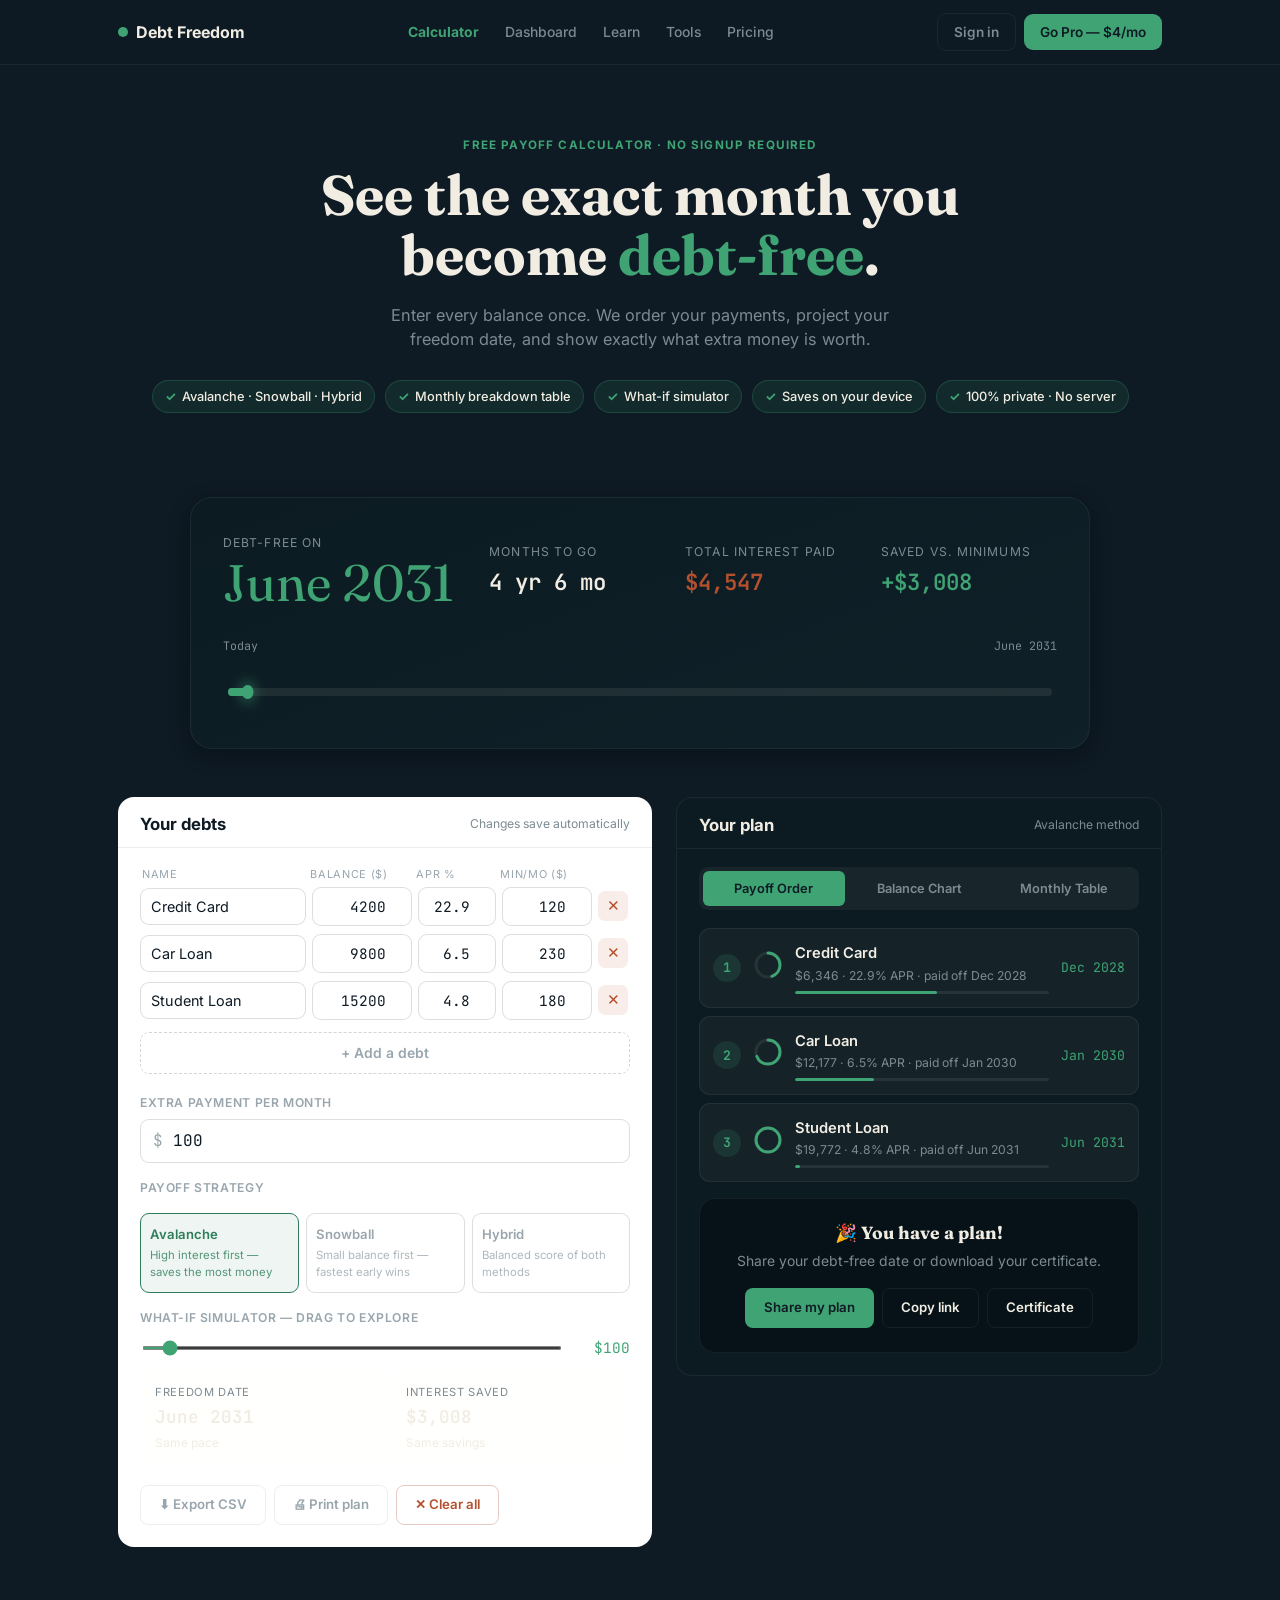
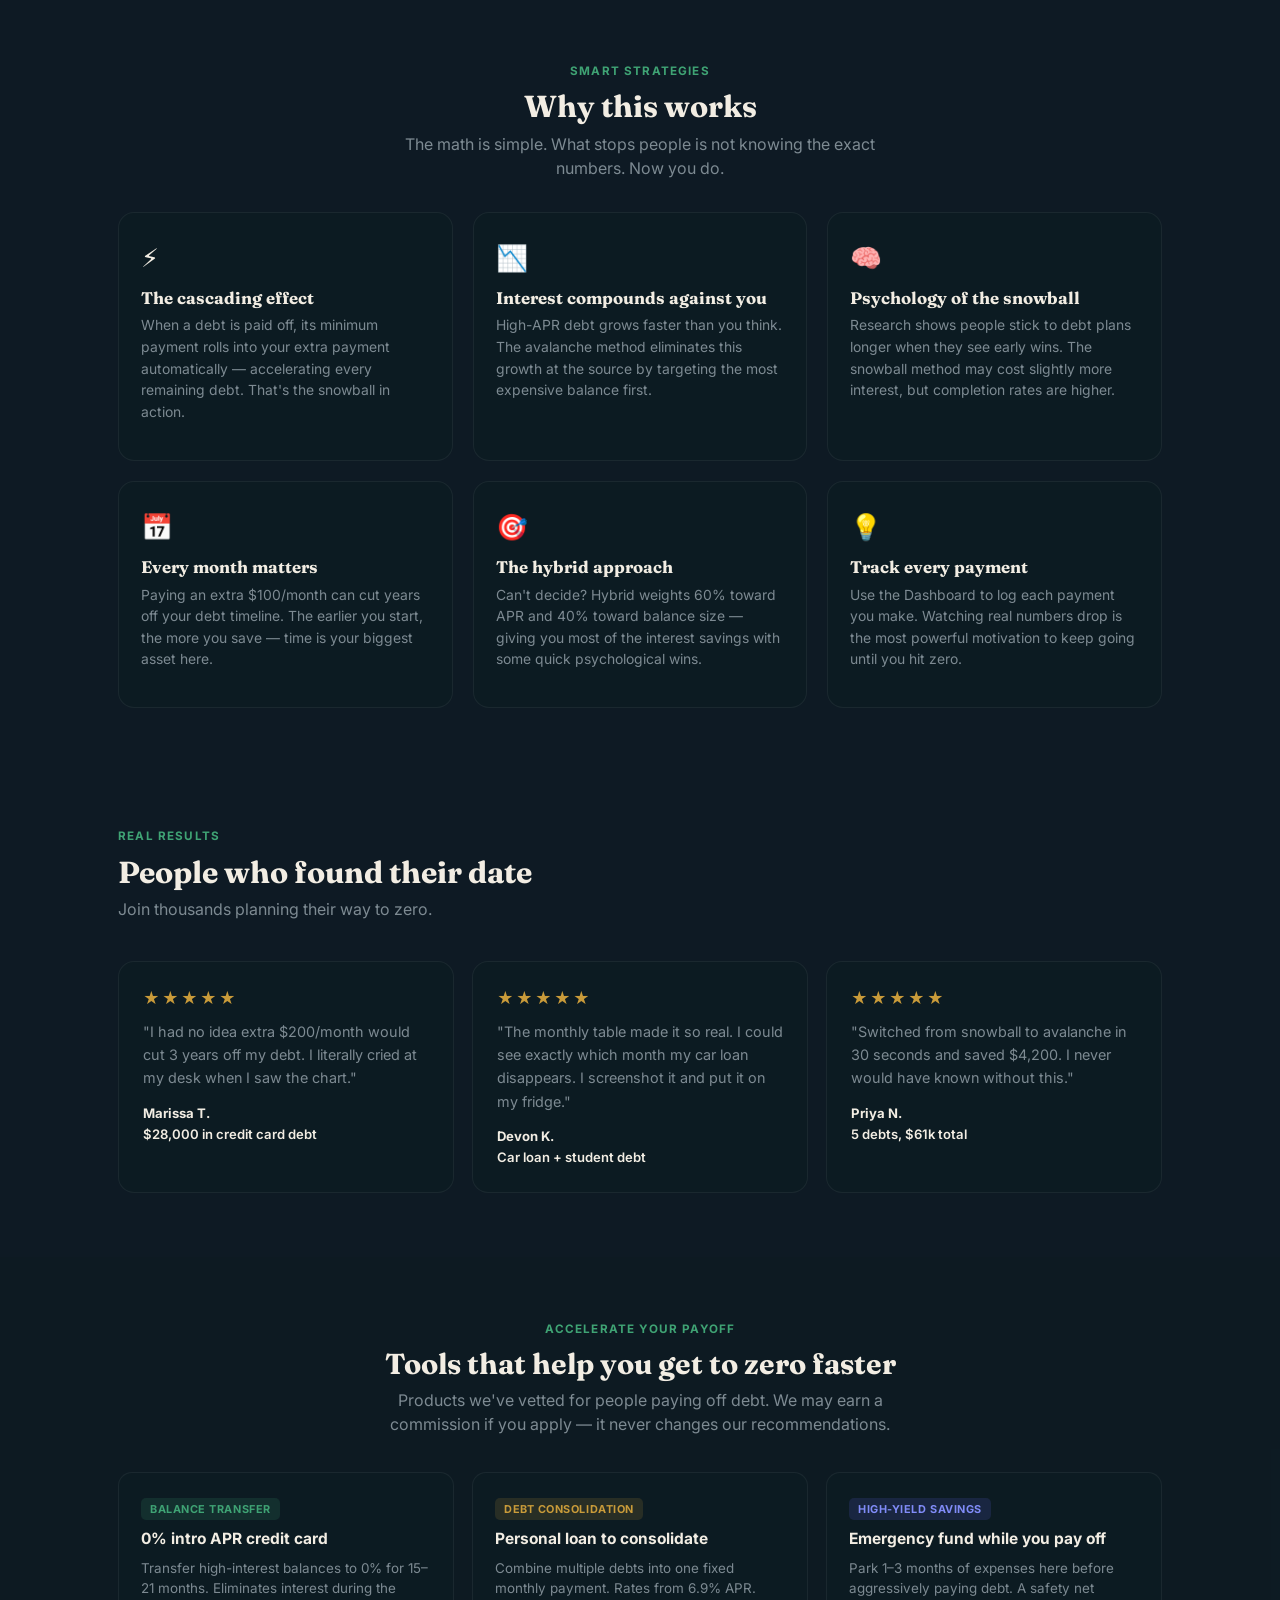
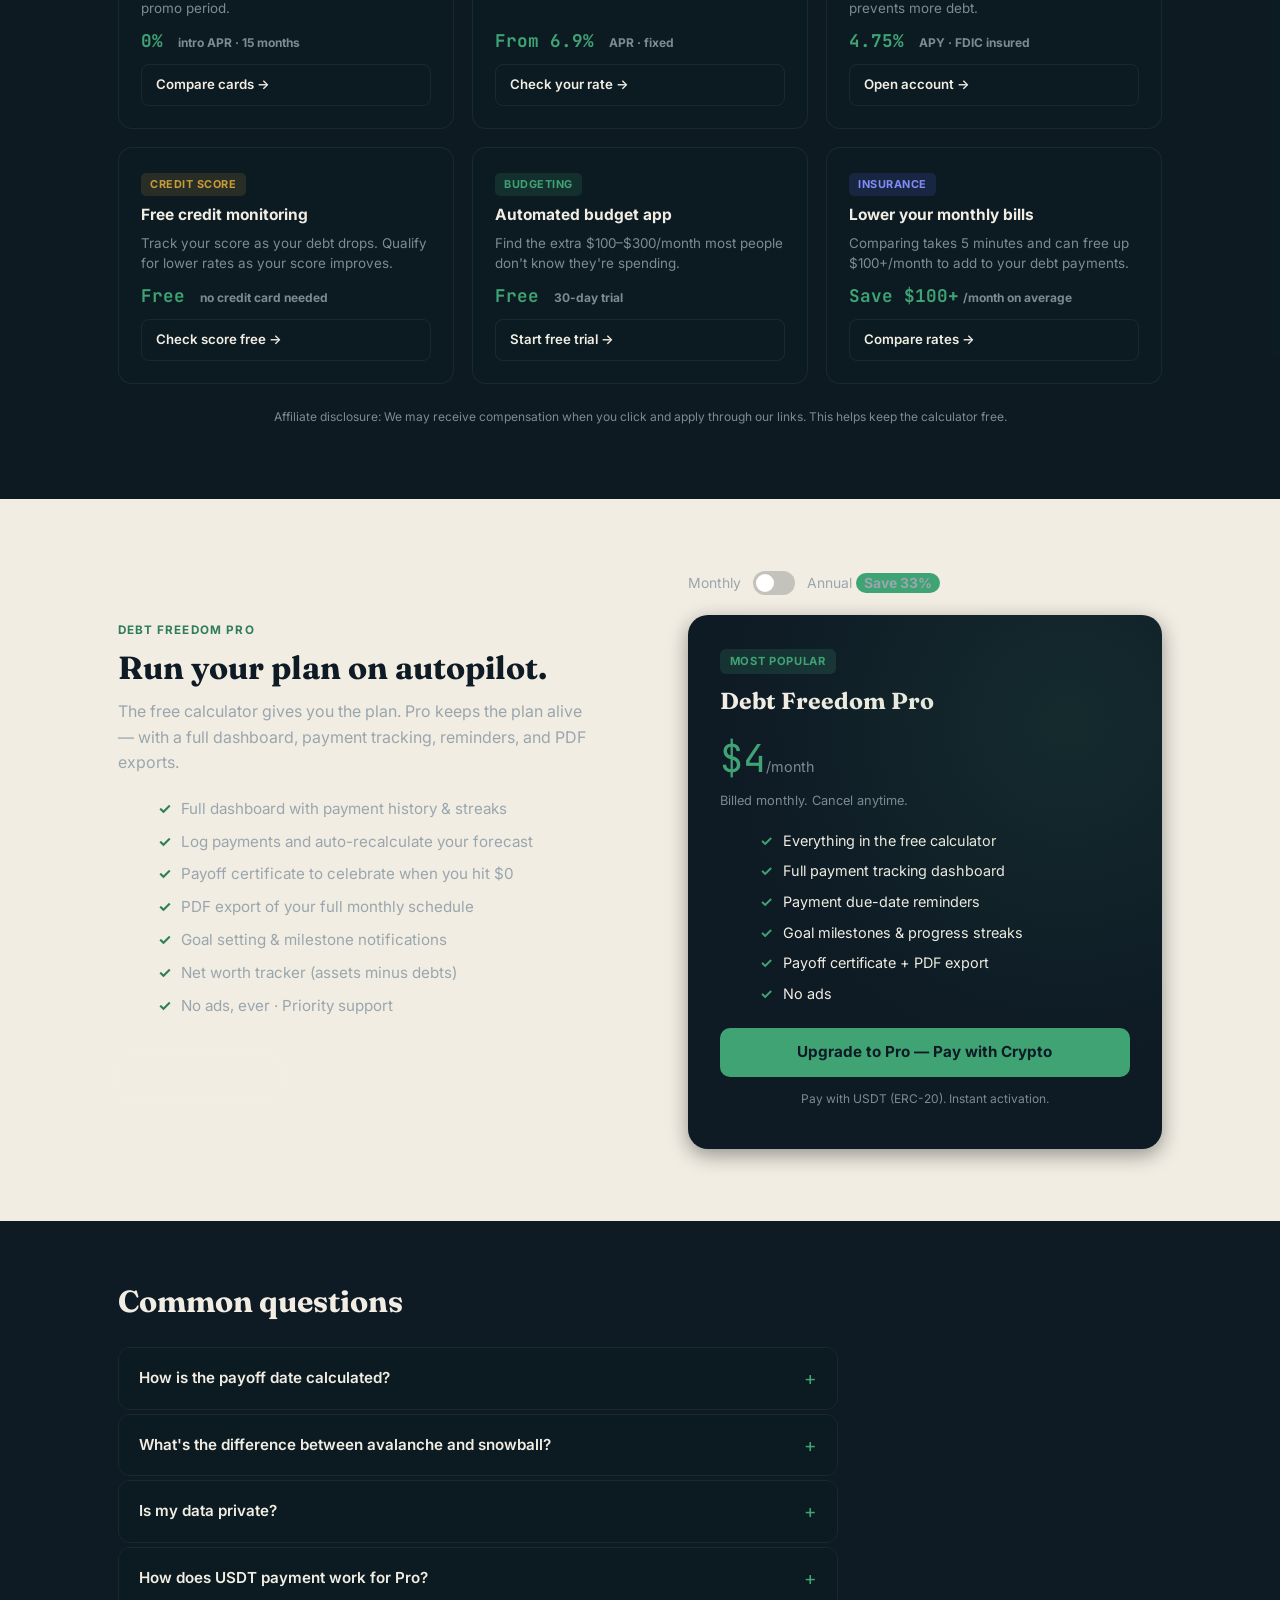
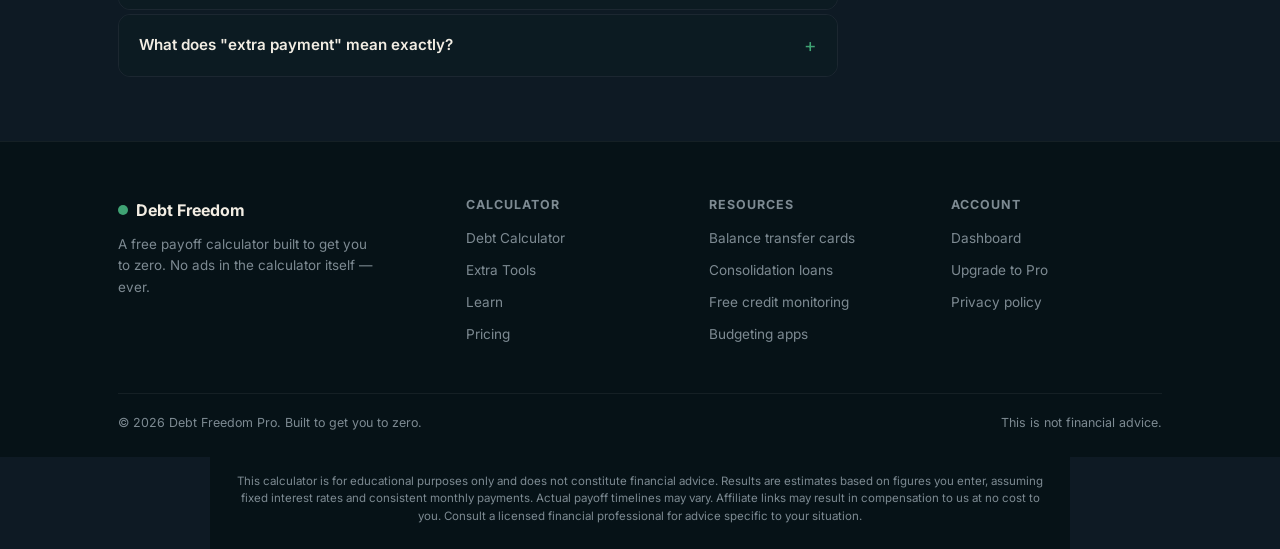
==== commit 256b094d: "Add files via upload" ====
--- a/index.html
+++ b/index.html
@@ -1 +1,1031 @@
-<!DOCTYPE html>\n<html lang=\"en\">\n<head>\n<meta charset=\"UTF-8\">\n<meta name=\"viewport\" content=\"width=device-width, initial-scale=1.0\">\n<meta name=\"theme-color\" content=\"#0E1A24\">\n<meta name=\"description\" content=\"List your debts, pick a strategy, and see the exact month you become debt-free. Free debt payoff calculator using snowball, avalanche, and hybrid methods. Works offline.\">\n<link rel=\"manifest\" href=\"./manifest.json\">\n<link rel=\"icon\" href=\"data:image/svg+xml,%3Csvg xmlns='http://www.w3.org/2000/svg' viewBox='0 0 192 192'%3E%3Crect fill='%233FA374' width='192' height='192'/%3E%3Ctext x='50%' y='50%' font-size='100' font-weight='bold' fill='%23F2EDE3' text-anchor='middle' dominant-baseline='central'%3E$%3C/text%3E%3C/svg%3E\">\n<link rel=\"apple-touch-icon\" href=\"data:image/svg+xml,%3Csvg xmlns='http://www.w3.org/2000/svg' viewBox='0 0 192 192'%3E%3Crect fill='%233FA374' width='192' height='192'/%3E%3Ctext x='50%' y='50%' font-size='100' font-weight='bold' fill='%23F2EDE3' text-anchor='middle' dominant-baseline='central'%3E$%3C/text%3E%3C/svg%3E\">\n<title>Debt Freedom Pro — See the exact day you're debt-free</title>\n<link rel=\"preconnect\" href=\"https://fonts.googleapis.com\">\n<link rel=\"preconnect\" href=\"https://fonts.gstatic.com\" crossorigin>\n<link href=\"https://fonts.googleapis.com/css2?family=Fraunces:opsz,wght@9..144,300;9..144,400;9..144,600;9..144,700&family=Inter:wght@400;500;600;700&family=JetBrains+Mono:wght@400;500;600;700&display=swap\" rel=\"stylesheet\">\n<link rel=\"stylesheet\" href=\"style.css\">\n<style>\n/* ── Hero ── */\n.hero{padding:72px 0 40px;text-align:center;}\n.hero h1{font-size:clamp(2rem,5vw,3.5rem);line-height:1.07;max-width:800px;margin:0 auto 18px;}\n.hero h1 em{font-style:normal;color:var(--green-bright);}\n.hero p.sub{max-width:560px;margin:0 auto 28px;color:var(--slate);font-size:1.02rem;}\n.hero-badges{display:flex;flex-wrap:wrap;justify-content:center;gap:10px;}\n\n/* ── Readout ── */\n.readout{margin:44px auto 0;max-width:900px;background:linear-gradient(160deg,var(--ink-2),#0F2028);border:1px solid var(--line);border-radius:22px;padding:36px 32px 28px;box-shadow:var(--shadow);}\n.readout-grid{display:grid;grid-template-columns:1.4fr 1fr 1fr 1fr;gap:20px;align-items:center;}\n@media(max-width:800px){.readout-grid{grid-template-columns:1fr 1fr;}}\n@media(max-width:480px){.readout-grid{grid-template-columns:1fr;text-align:center;}}\n.readout-main .label,.stat .label{color:var(--slate);font-size:.76rem;text-transform:uppercase;letter-spacing:.09em;margin-bottom:5px;}\n.readout-main .value{font-family:'Fraunces',serif;font-size:clamp(2rem,5vw,3.2rem);color:var(--green-bright);line-height:1;}\n.readout-main .value small{font-size:.38em;color:var(--paper);font-family:'Inter',sans-serif;font-weight:500;margin-left:6px;}\n.stat .value{font-family:'JetBrains Mono',monospace;font-size:1.4rem;font-weight:600;}\n.stat.savings .value{color:var(--green-bright);}\n.stat.interest .value{color:var(--rust);}\n\n/* Fuse */\n.fuse-wrap{margin-top:30px;}\n.fuse-labels{display:flex;justify-content:space-between;font-size:.73rem;color:var(--slate);margin-bottom:8px;font-family:'JetBrains Mono',monospace;}\nsvg.fuse{width:100%;height:56px;display:block;overflow:visible;}\n.fuse-track{stroke:rgba(242,237,227,0.08);stroke-width:8;fill:none;stroke-linecap:round;}\n.fuse-progress{stroke:var(--green-bright);stroke-width:8;fill:none;stroke-linecap:round;transition:stroke-dashoffset .7s cubic-bezier(.4,0,.2,1);}\n.fuse-spark{filter:drop-shadow(0 0 8px var(--green-bright));}\n\n/* ── Main grid ── */\n.main-grid{display:grid;grid-template-columns:1.1fr 1fr;gap:24px;padding:48px 0 60px;align-items:start;}\n@media(max-width:940px){.main-grid{grid-template-columns:1fr;}}\n\n/* Tab system */\n.tab-bar{display:flex;gap:4px;margin-bottom:18px;background:rgba(242,237,227,0.05);border-radius:9px;padding:4px;}\n.tab-btn{flex:1;padding:8px 6px;border:none;border-radius:6px;background:transparent;color:var(--slate);font-size:.8rem;font-weight:600;font-family:'Inter',sans-serif;cursor:pointer;transition:all 0.2s;}\n.tab-btn.active{background:var(--green-bright);color:#0E1A24;}\n\n/* Debt rows */\n#debtList{display:flex;flex-direction:column;gap:8px;margin-bottom:12px;}\n.debt-row{display:grid;grid-template-columns:1fr 100px 78px 90px 32px;gap:6px;align-items:center;}\n.debt-row input{width:100%;font-family:'Inter',sans-serif;font-size:.9rem;padding:9px 10px;border:1.5px solid rgba(14,26,36,0.14);border-radius:9px;background:#fff;color:var(--ink);transition:border 0.2s;}\n.debt-row input.num{font-family:'JetBrains Mono',monospace;text-align:right;}\n.debt-row input:focus{outline:none;border-color:var(--green);box-shadow:0 0 0 3px rgba(46,125,91,0.14);}\n.col-label{display:none;}\n.row-head{display:grid;grid-template-columns:1fr 100px 78px 90px 32px;gap:6px;font-size:.68rem;text-transform:uppercase;letter-spacing:.06em;color:var(--slate-dim);padding:0 2px 4px;}\n@media(max-width:560px){\n  .row-head{display:none;}\n  .debt-row{grid-template-columns:1fr 1fr;grid-template-areas:\"name name\" \"bal apr\" \"min remove\";}\n  .debt-row .f-name{grid-area:name;}\n  .debt-row .f-bal{grid-area:bal;}\n  .debt-row .f-apr{grid-area:apr;}\n  .debt-row .f-min{grid-area:min;}\n  .debt-row .f-remove{grid-area:remove;justify-self:end;}\n  .col-label{display:block;font-size:.64rem;color:var(--slate-dim);margin-bottom:2px;text-transform:uppercase;letter-spacing:.04em;}\n}\n.remove-btn{width:30px;height:30px;border-radius:7px;border:none;background:rgba(181,80,46,0.1);color:var(--rust);font-size:.95rem;cursor:pointer;display:flex;align-items:center;justify-content:center;transition:background 0.2s;}\n.remove-btn:hover{background:rgba(181,80,46,0.2);}\n.add-row-btn{width:100%;padding:10px;border-radius:9px;border:1.5px dashed rgba(14,26,36,0.18);background:transparent;color:var(--slate-dim);font-family:'Inter',sans-serif;font-weight:600;font-size:.85rem;cursor:pointer;transition:all 0.2s;}\n.add-row-btn:hover{border-color:var(--green);color:var(--green);background:rgba(46,125,91,0.05);}\n.field-block{margin-top:16px;}\n.field-block label{display:block;font-size:.76rem;font-weight:600;color:var(--slate-dim);margin-bottom:6px;text-transform:uppercase;letter-spacing:.05em;}\n.extra-input{display:flex;align-items:center;gap:8px;background:#fff;border:1.5px solid rgba(14,26,36,0.14);border-radius:9px;padding:9px 12px;}\n.extra-input span{color:var(--slate-dim);font-family:'JetBrains Mono',monospace;}\n.extra-input input{border:none;outline:none;flex:1;font-family:'JetBrains Mono',monospace;font-size:1rem;background:transparent;color:var(--ink);}\n.strategy-toggle{display:flex;gap:7px;margin-top:16px;}\n.strategy-toggle button{flex:1;padding:11px 9px;border-radius:9px;border:1.5px solid rgba(14,26,36,0.14);background:#fff;cursor:pointer;font-family:'Inter',sans-serif;font-weight:600;font-size:.82rem;transition:all 0.2s;}\n.strategy-toggle button .sub{display:block;font-weight:400;font-size:.71rem;margin-top:2px;opacity:.8;}\n.strategy-toggle button.active{border-color:var(--green);background:rgba(46,125,91,0.08);color:var(--green);}\n\n/* Order list */\n.order-list{display:flex;flex-direction:column;gap:8px;}\n.order-item{display:flex;align-items:center;gap:12px;padding:13px;background:rgba(242,237,227,0.04);border:1px solid var(--line);border-radius:11px;transition:background .15s;}\n.order-item:hover{background:rgba(242,237,227,0.07);}\n.order-num{width:28px;height:28px;border-radius:50%;background:rgba(63,163,116,0.15);color:var(--green-bright);display:flex;align-items:center;justify-content:center;font-family:'JetBrains Mono',monospace;font-weight:700;font-size:.9rem;flex-shrink:0;}\n.order-info{flex:1;min-width:0;}\n.order-info .name{font-weight:600;font-size:.92rem;}\n.order-info .meta{font-size:.76rem;color:var(--slate);margin-top:2px;}\n.order-paid{text-align:right;font-family:'JetBrains Mono',monospace;font-size:.82rem;color:var(--green-bright);white-space:nowrap;}\n.payoff-bar{height:3px;background:rgba(242,237,227,0.08);border-radius:3px;margin-top:6px;overflow:hidden;}\n.payoff-bar-fill{height:100%;background:var(--green-bright);border-radius:3px;transition:width .6s ease;}\n.empty-note{color:var(--slate);font-size:.88rem;padding:20px 4px;text-align:center;}\n.divider-label{font-size:.76rem;text-transform:uppercase;letter-spacing:.08em;color:var(--slate);margin:22px 0 12px;display:flex;align-items:center;gap:10px;}\n.divider-label::after{content:'';flex:1;height:1px;background:var(--line);}\n\n/* Chart */\n.schedule-chart{margin-top:6px;}\nsvg.chart{width:100%;height:150px;display:block;}\n\n/* Monthly table */\n.breakdown-table{width:100%;font-size:.78rem;border-collapse:collapse;margin-top:4px;}\n.breakdown-table th{color:var(--slate);font-size:.68rem;text-transform:uppercase;letter-spacing:.06em;padding:5px 6px;text-align:left;border-bottom:1px solid var(--line);}\n.breakdown-table td{padding:7px 6px;border-bottom:1px solid rgba(242,237,227,0.05);font-family:'JetBrains Mono',monospace;font-size:.77rem;}\n.breakdown-table tr:last-child td{border-bottom:none;}\n.breakdown-table .debt-col{font-family:'Inter',sans-serif;font-weight:500;}\n.breakdown-scroll{max-height:280px;overflow-y:auto;}\n.breakdown-scroll::-webkit-scrollbar{width:4px;}\n.breakdown-scroll::-webkit-scrollbar-thumb{background:var(--line);border-radius:4px;}\n\n/* What-if */\n.whatif-grid{display:grid;grid-template-columns:1fr 1fr;gap:12px;margin-top:10px;}\n@media(max-width:480px){.whatif-grid{grid-template-columns:1fr;}}\n.whatif-card{background:rgba(242,237,227,0.04);border:1px solid var(--line);border-radius:11px;padding:14px;}\n.whatif-card .wlabel{font-size:.7rem;color:var(--slate);text-transform:uppercase;letter-spacing:.06em;margin-bottom:4px;}\n.whatif-card .wvalue{font-family:'JetBrains Mono',monospace;font-size:1.1rem;font-weight:600;}\n.whatif-card .wdiff{font-size:.75rem;margin-top:3px;}\n.wdiff.good{color:var(--green-bright);}\n.wdiff.bad{color:var(--rust);}\n.slider-wrap{margin-top:10px;}\n.slider-row{display:flex;align-items:center;gap:12px;margin-top:6px;}\n.slider-row input[type=range]{flex:1;accent-color:var(--green-bright);height:4px;}\n.slider-val{font-family:'JetBrains Mono',monospace;font-size:.9rem;color:var(--green-bright);min-width:54px;text-align:right;}\n</style>\n</head>\n<body>\n\n<!-- NAV -->\n<nav class=\"top\">\n  <div class=\"wrap nav-inner\">\n    <div class=\"brand\" onclick=\"location.href='index.html'\"><span class=\"dot\"></span> Debt Freedom</div>\n    <div class=\"nav-links\">\n      <button class=\"nav-link active\" onclick=\"location.href='index.html'\">Calculator</button>\n      <button class=\"nav-link\" onclick=\"location.href='pages/dashboard.html'\">Dashboard</button>\n      <button class=\"nav-link\" onclick=\"location.href='pages/learn.html'\">Learn</button>\n      <button class=\"nav-link\" onclick=\"location.href='pages/tools.html'\">Tools</button>\n      <button class=\"nav-link\" onclick=\"location.href='pages/pricing.html'\">Pricing</button>\n    </div>\n    <div class=\"nav-actions\">\n      <button class=\"btn-nav ghost\" id=\"navSignIn\" type=\"button\">Sign in</button>\n      <button class=\"btn-nav primary\" id=\"navUpgrade\" type=\"button\">Go Pro — $4/mo</button>\n    </div>\n  </div>\n</nav>\n\n<!-- HERO -->\n<section class=\"hero\">\n  <div class=\"wrap\">\n    <div class=\"eyebrow fade-up\">Free payoff calculator · No signup · Works offline</div>\n    <h1 class=\"fade-up-2\">See the exact month you become <em>debt-free</em>.</h1>\n    <p class=\"sub fade-up-3\">Enter every balance once. We order your payments, project your freedom date, and show exactly what extra money is worth. All data stays on your device.</p>\n    <div class=\"hero-badges fade-up-3\">\n      <div class=\"badge\"><span>✓</span>Avalanche · Snowball · Hybrid</div>\n      <div class=\"badge\"><span>✓</span>Works offline · 100% private</div>\n      <div class=\"badge\"><span>✓</span>Install as app</div>\n      <div class=\"badge\"><span>✓</span>Monthly breakdown</div>\n      <div class=\"badge\"><span>✓</span>What-if simulator</div>\n    </div>\n  </div>\n</section>\n\n<!-- READOUT -->\n<div class=\"wrap\">\n  <div class=\"readout\" id=\"readoutCard\">\n    <div class=\"readout-grid\">\n      <div class=\"readout-main\">\n        <div class=\"label\">Debt-free on</div>\n        <div class=\"value\" id=\"freeDate\">—</div>\n      </div>\n      <div class=\"stat\">\n        <div class=\"label\">Months to go</div>\n        <div class=\"value\" id=\"monthsLeft\">—</div>\n      </div>\n      <div class=\"stat interest\">\n        <div class=\"label\">Total interest paid</div>\n        <div class=\"value\" id=\"totalInterest\">—</div>\n      </div>\n      <div class=\"stat savings\">\n        <div class=\"label\">Saved vs. minimums</div>\n        <div class=\"value\" id=\"interestSaved\">—</div>\n      </div>\n    </div>\n    <div class=\"fuse-wrap\">\n      <div class=\"fuse-labels\"><span>Today</span><span id=\"fuseRight\">Debt-free date</span></div>\n      <svg class=\"fuse\" viewBox=\"0 0 1000 56\" preserveAspectRatio=\"none\">\n        <path class=\"fuse-track\" d=\"M10,28 H990\"></path>\n        <path class=\"fuse-progress\" id=\"fuseProgress\" d=\"M10,28 H990\" stroke-dasharray=\"980\" stroke-dashoffset=\"980\"></path>\n        <circle class=\"fuse-spark\" id=\"fuseSpark\" cx=\"10\" cy=\"28\" r=\"7\" fill=\"#3FA374\"></circle>\n      </svg>\n    </div>\n  </div>\n</div>\n\n<!-- MAIN GRID -->\n<div class=\"wrap\">\n  <div class=\"main-grid\">\n\n    <!-- INPUT PANEL -->\n    <div class=\"panel\">\n      <div class=\"panel-head\">\n        <h2>Your debts</h2>\n        <span class=\"hint\">Changes save automatically</span>\n      </div>\n      <div class=\"panel-body\">\n        <div class=\"row-head\">\n          <div>Name</div><div>Balance ($)</div><div>APR %</div><div>Min/mo ($)</div><div></div>\n        </div>\n        <div id=\"debtList\"></div>\n        <button class=\"add-row-btn\" id=\"addRowBtn\" type=\"button\">+ Add a debt</button>\n\n        <div class=\"field-block\">\n          <label for=\"extraInput\">Extra payment per month</label>\n          <div class=\"extra-input\">\n            <span>$</span>\n            <input type=\"number\" id=\"extraInput\" min=\"0\" step=\"1\" value=\"100\" inputmode=\"decimal\">\n          </div>\n        </div>\n\n        <div class=\"field-block\">\n          <label>Payoff strategy</label>\n          <div class=\"strategy-toggle\">\n            <button type=\"button\" id=\"btnAvalanche\" class=\"active\">Avalanche\n              <span class=\"sub\">High interest first — saves the most money</span>\n            </button>\n            <button type=\"button\" id=\"btnSnowball\">Snowball\n              <span class=\"sub\">Small balance first — fastest early wins</span>\n            </button>\n            <button type=\"button\" id=\"btnHybrid\">Hybrid\n              <span class=\"sub\">Balanced score of both methods</span>\n            </button>\n          </div>\n        </div>\n\n        <!-- What-if -->\n        <div class=\"field-block\">\n          <label>What-if simulator — drag to explore</label>\n          <div class=\"slider-wrap\">\n            <div class=\"slider-row\">\n              <input type=\"range\" id=\"whatifSlider\" min=\"0\" max=\"2000\" step=\"25\" value=\"100\">\n              <span class=\"slider-val\" id=\"sliderValDisplay\">$100</span>\n            </div>\n          </div>\n          <div class=\"whatif-grid\" id=\"whatifGrid\">\n            <div class=\"whatif-card\">\n              <div class=\"wlabel\">Freedom date</div>\n              <div class=\"wvalue\" id=\"wiFreeDate\">—</div>\n              <div class=\"wdiff\" id=\"wiDateDiff\"></div>\n            </div>\n            <div class=\"whatif-card\">\n              <div class=\"wlabel\">Interest saved</div>\n              <div class=\"wvalue\" id=\"wiSaved\">—</div>\n              <div class=\"wdiff\" id=\"wiSavedDiff\"></div>\n            </div>\n          </div>\n        </div>\n\n        <div style=\"margin-top:18px;display:flex;gap:8px;flex-wrap:wrap;\">\n          <button class=\"btn-cert\" id=\"exportCsvBtn\" type=\"button\" style=\"border-color:var(--line-light);color:var(--slate-dim);\">⬇ Export CSV</button>\n          <button class=\"btn-cert\" id=\"printPlanBtn\" type=\"button\" style=\"border-color:var(--line-light);color:var(--slate-dim);\">🖨 Print plan</button>\n          <button class=\"btn-cert\" id=\"clearDataBtn\" type=\"button\" style=\"border-color:rgba(181,80,46,0.3);color:var(--rust);\">✕ Clear all</button>\n        </div>\n      </div>\n    </div>\n\n    <!-- RESULTS PANEL -->\n    <div class=\"panel dark\">\n      <div class=\"panel-head\">\n        <h2>Your plan</h2>\n        <span class=\"hint\" id=\"strategyHint\">Avalanche method</span>\n      </div>\n      <div class=\"panel-body\">\n        <div class=\"tab-bar\">\n          <button class=\"tab-btn active\" data-tab=\"order\">Payoff Order</button>\n          <button class=\"tab-btn\" data-tab=\"chart\">Balance Chart</button>\n          <button class=\"tab-btn\" data-tab=\"schedule\">Monthly Table</button>\n        </div>\n\n        <div class=\"tab-pane\" id=\"tab-order\">\n          <div class=\"order-list\" id=\"orderList\">\n            <div class=\"empty-note\">Add a debt on the left to see your payoff order.</div>\n          </div>\n        </div>\n\n        <div class=\"tab-pane\" id=\"tab-chart\" style=\"display:none;\">\n          <div class=\"divider-label\">Balance over time</div>\n          <div class=\"schedule-chart\">\n            <svg class=\"chart\" id=\"chartSvg\" viewBox=\"0 0 600 150\" preserveAspectRatio=\"none\"></svg>\n          </div>\n          <div class=\"divider-label\">Per-debt payoff timeline</div>\n          <div class=\"order-list\" id=\"orderListMini\"></div>\n        </div>\n\n        <div class=\"tab-pane\" id=\"tab-schedule\" style=\"display:none;\">\n          <div class=\"breakdown-scroll\">\n            <table class=\"breakdown-table\" id=\"scheduleTable\">\n              <thead><tr><th>Month</th><th>Date</th><th>Total Balance</th><th>Interest</th></tr></thead>\n              <tbody id=\"scheduleBody\"></tbody>\n            </table>\n          </div>\n        </div>\n\n        <div class=\"cert-section\" id=\"certSection\" style=\"display:none;\">\n          <h4>🎉 You have a plan!</h4>\n          <p>Share your debt-free date or download your certificate.</p>\n          <div class=\"cert-btns\">\n            <button class=\"btn-cert share\" id=\"shareBtn\" type=\"button\">Share my plan</button>\n            <button class=\"btn-cert\" id=\"copyLinkBtn\" type=\"button\">Copy link</button>\n            <button class=\"btn-cert\" id=\"downloadCertBtn\" type=\"button\">Certificate</button>\n          </div>\n        </div>\n\n      </div>\n    </div>\n  </div>\n</div>\n\n<footer style=\"background: #f9f9f9; padding: 40px 0; margin-top: 60px; border-top: 1px solid rgba(14,26,36,0.1);\">\n  <div class=\"wrap\" style=\"text-align: center; color: var(--slate); font-size: 0.9rem;\">\n    <p style=\"margin: 0 0 10px;\">📱 <strong>Install as App:</strong> On mobile, tap share → Add to Home Screen. On desktop, look for the install button.</p>\n    <p style=\"margin: 0;\">💾 All data is stored locally. We never access your financial information.</p>\n  </div>\n</footer>\n\n<div id=\"toast\">Saved ✓</div>\n\n<script src=\"js/utils.js\"></script>\n<script src=\"offline-indicator.js\"></script>\n<script>\n(function(){\n\"use strict\";\n\ndocument.getElementById('year').textContent = new Date().getFullYear();\n\nvar state = loadAppState();\nvar lastResult = null, lastBaseline = null;\n\n// ── Debt rows ──\nvar debtListEl = document.getElementById('debtList');\n\nfunction renderDebtRows(){\n  debtListEl.innerHTML = '';\n  state.debts.forEach(function(debt){\n    var row = document.createElement('div');\n    row.className = 'debt-row';\n    row.dataset.id = debt.id;\n    row.innerHTML =\n      '<div class=\"f-name\"><span class=\"col-label\">Name</span><input type=\"text\" class=\"field-name\" value=\"'+esc(debt.name)+'\" placeholder=\"e.g. Credit Card\"></div>'+\n      '<div class=\"f-bal\"><span class=\"col-label\">Balance ($)</span><input type=\"number\" class=\"num field-balance\" min=\"0\" step=\"0.01\" value=\"'+debt.balance+'\" inputmode=\"decimal\"></div>'+\n      '<div class=\"f-apr\"><span class=\"col-label\">APR %</span><input type=\"number\" class=\"num field-apr\" min=\"0\" step=\"0.1\" value=\"'+debt.apr+'\" inputmode=\"decimal\"></div>'+\n      '<div class=\"f-min\"><span class=\"col-label\">Min/mo ($)</span><input type=\"number\" class=\"num field-min\" min=\"0\" step=\"0.01\" value=\"'+debt.min+'\" inputmode=\"decimal\"></div>'+\n      '<div class=\"f-remove\"><button class=\"remove-btn\" type=\"button\" aria-label=\"Remove\">✕</button></div>';\n    debtListEl.appendChild(row);\n  });\n}\n\ndebtListEl.addEventListener('input', function(e){\n  var row = e.target.closest('.debt-row'); if(!row) return;\n  var debt = state.debts.find(function(d){ return d.id===row.dataset.id; }); if(!debt) return;\n  if(e.target.classList.contains('field-name')) debt.name = e.target.value;\n  if(e.target.classList.contains('field-balance')) debt.balance = parseFloat(e.target.value)||0;\n  if(e.target.classList.contains('field-apr')) debt.apr = parseFloat(e.target.value)||0;\n  if(e.target.classList.contains('field-min')) debt.min = parseFloat(e.target.value)||0;\n  saveAppState(state); recalculate();\n});\n\ndebtListEl.addEventListener('click', function(e){\n  var btn = e.target.closest('.remove-btn'); if(!btn) return;\n  var id = btn.closest('.debt-row').dataset.id;\n  state.debts = state.debts.filter(function(d){ return d.id!==id; });\n  renderDebtRows(); saveAppState(state); recalculate();\n});\n\ndocument.getElementById('addRowBtn').addEventListener('click', function(){\n  state.debts.push({ id:uid(), name:'', balance:0, apr:0, min:0 });\n  renderDebtRows(); saveAppState(state); recalculate();\n  var rows = debtListEl.querySelectorAll('.debt-row');\n  var last = rows[rows.length-1];\n  if(last){ var ni=last.querySelector('.field-name'); if(ni) ni.focus(); }\n});\n\n// ── Extra + Strategy ──\nvar extraInput = document.getElementById('extraInput');\nextraInput.addEventListener('input', function(){\n  state.extra = parseFloat(this.value)||0;\n  saveAppState(state); recalculate();\n  document.getElementById('whatifSlider').value = state.extra;\n  updateWhatif();\n});\n\nfunction setStrategy(s){\n  state.strategy = s;\n  ['avalanche','snowball','hybrid'].forEach(function(x){\n    document.getElementById('btn'+x.charAt(0).toUpperCase()+x.slice(1)).classList.toggle('active', s===x);\n  });\n  document.getElementById('strategyHint').textContent = {avalanche:'Avalanche method',snowball:'Snowball method',hybrid:'Hybrid method'}[s];\n  saveAppState(state); recalculate();\n}\ndocument.getElementById('btnAvalanche').addEventListener('click', function(){ setStrategy('avalanche'); });\ndocument.getElementById('btnSnowball').addEventListener('click', function(){ setStrategy('snowball'); });\ndocument.getElementById('btnHybrid').addEventListener('click', function(){ setStrategy('hybrid'); });\n\n// ── Tab system ──\ndocument.querySelectorAll('.tab-btn').forEach(function(btn){\n  btn.addEventListener('click', function(){\n    document.querySelectorAll('.tab-btn').forEach(function(b){ b.classList.remove('active'); });\n    btn.classList.add('active');\n    document.querySelectorAll('.tab-pane').forEach(function(p){ p.style.display='none'; });\n    document.getElementById('tab-'+btn.dataset.tab).style.display='block';\n  });\n});\n\n// ── Recalculate ──\nfunction recalculate(){\n  var validDebts = state.debts.filter(function(d){ return d.balance>0; });\n  if(validDebts.length===0){\n    document.getElementById('freeDate').textContent='—';\n    document.getElementById('monthsLeft').textContent='—';\n    document.getElementById('totalInterest').textContent='—';\n    document.getElementById('interestSaved').textContent='—';\n    document.getElementById('orderList').innerHTML='<div class=\"empty-note\">Add a debt on the left to see your payoff order.</div>';\n    document.getElementById('certSection').style.display='none';\n    return;\n  }\n  lastResult = simulate(validDebts, state.extra, state.strategy);\n  lastBaseline = simulateMinimumsOnly(validDebts);\n  renderReadout(lastResult, lastBaseline);\n  renderOrder(lastResult.order, lastResult.months);\n  renderOrderMini(lastResult.order, lastResult.months);\n  renderChart(lastResult.history);\n  renderSchedule(lastResult.schedule);\n  document.getElementById('certSection').style.display = lastResult.months>0 ? 'block' : 'none';\n  updateWhatif();\n}\n\nfunction renderReadout(r, b){\n  document.getElementById('freeDate').textContent = monthsToLabel(r.months);\n  document.getElementById('monthsLeft').textContent = monthsToYM(r.months);\n  document.getElementById('totalInterest').textContent = fmtMoney(r.totalInterest);\n  var saved = Math.max((b?b.totalInterest:0)-r.totalInterest, 0);\n  document.getElementById('interestSaved').textContent = saved > 0 ? '+'+fmtMoney(saved) : '$0';\n  document.getElementById('fuseRight').textContent = monthsToLabel(r.months);\n  var pct = Math.min(0.02, 1);\n  var offset = 980 - (980 * pct);\n  document.getElementById('fuseProgress').setAttribute('stroke-dashoffset', offset);\n  var x = 10 + (980 * pct);\n  document.getElementById('fuseSpark').setAttribute('cx', x);\n}\n\nfunction renderOrder(order, totalMonths){\n  var el = document.getElementById('orderList');\n  if(!order||!order.length){ el.innerHTML='<div class=\"empty-note\">No debts to display.</div>'; return; }\n  el.innerHTML='';\n  order.forEach(function(d,i){\n    var pct = d.payoffMonth ? Math.round((1-(d.payoffMonth/totalMonths))*100) : 0;\n    var circum = 2*Math.PI*12;\n    var offset = circum*(1-(d.payoffMonth?d.payoffMonth/totalMonths:0));\n    var item = document.createElement('div');\n    item.className='order-item';\n    item.innerHTML=\n      '<div class=\"order-num\">'+(i+1)+'</div>'+\n      '<div class=\"ring-wrap\"><svg width=\"30\" height=\"30\" viewBox=\"0 0 30 30\"><circle class=\"ring-bg\" cx=\"15\" cy=\"15\" r=\"12\"/><circle class=\"ring-fg\" cx=\"15\" cy=\"15\" r=\"12\" stroke-dasharray=\"'+circum+'\" stroke-dashoffset=\"'+offset+'\"/></svg></div>'+\n      '<div class=\"order-info\">'+\n        '<div class=\"name\">'+esc(d.name)+'</div>'+\n        '<div class=\"meta\">'+fmtMoney(d.balance+d.interestPaid+d.paid)+ ' · '+d.apr+'% APR · paid off '+monthToDate(d.payoffMonth)+'</div>'+\n        '<div class=\"payoff-bar\"><div class=\"payoff-bar-fill\" style=\"width:'+Math.max(2,pct)+'%\"></div></div>'+\n      '</div>'+\n      '<div class=\"order-paid\">'+monthToDate(d.payoffMonth)+'</div>';\n    el.appendChild(item);\n  });\n}\n\nfunction renderOrderMini(order, totalMonths){\n  var el = document.getElementById('orderListMini');\n  if(!el||!order||!order.length){ if(el) el.innerHTML=''; return; }\n  el.innerHTML='';\n  order.forEach(function(d,i){\n    var item = document.createElement('div');\n    item.className='order-item';\n    item.style.padding='8px 13px';\n    item.innerHTML='<div class=\"order-num\">'+(i+1)+'</div><div class=\"order-info\"><div class=\"name\">'+esc(d.name)+'</div><div class=\"meta\">Paid off '+monthToDate(d.payoffMonth)+' · '+fmtMoney(d.balance+d.interestPaid+d.paid)+'</div></div>';\n    el.appendChild(item);\n  });\n}\n\nfunction renderChart(history){\n  var svg = document.getElementById('chartSvg');\n  if(!svg||!history||history.length<2) return;\n  var W=600,H=150,pad=8;\n  var maxBal = Math.max.apply(null,history.map(function(h){ return h.totalBalance; }));\n  if(maxBal===0) return;\n  function px(m){ return pad+(m/history[history.length-1].month)*(W-2*pad); }\n  function py(b){ return H-pad-(b/maxBal)*(H-2*pad); }\n  var pts = history.map(function(h){ return px(h.month)+','+py(h.totalBalance); }).join(' ');\n  var areaPts = ('0,'+H+' ')+history.map(function(h){ return px(h.month)+','+py(h.totalBalance); }).join(' ')+(' '+(W)+','+H);\n  svg.innerHTML=\n    '<defs><linearGradient id=\"cg\" x1=\"0\" x2=\"0\" y1=\"0\" y2=\"1\"><stop offset=\"0%\" stop-color=\"#3FA374\" stop-opacity=\".25\"/><stop offset=\"100%\" stop-color=\"#3FA374\" stop-opacity=\"0\"/></linearGradient></defs>'+\n    '<polygon points=\"'+areaPts+'\" fill=\"url(#cg)\"/>'+\n    '<polyline points=\"'+pts+'\" fill=\"none\" stroke=\"#3FA374\" stroke-width=\"2.5\" stroke-linecap=\"round\" stroke-linejoin=\"round\"/>';\n}\n\nfunction renderSchedule(schedule){\n  var tbody = document.getElementById('scheduleBody');\n  tbody.innerHTML='';\n  schedule.forEach(function(row,i){\n    if(i%3!==0 && i!==schedule.length-1) return;\n    var tr = document.createElement('tr');\n    tr.innerHTML='<td>'+row.month+'</td><td class=\"debt-col\">'+monthToDate(row.month)+'</td><td>'+fmtMoney(row.totalBalance)+'</td><td style=\"color:var(--rust)\">'+fmtMoney(row.interestThisMonth||0)+'</td>';\n    tbody.appendChild(tr);\n  });\n}\n\n// ── What-if ──\nvar whatifSlider = document.getElementById('whatifSlider');\nwhatifSlider.addEventListener('input', function(){\n  document.getElementById('sliderValDisplay').textContent='$'+this.value;\n  updateWhatif();\n});\n\nfunction updateWhatif(){\n  var sliderVal = parseInt(whatifSlider.value)||0;\n  document.getElementById('sliderValDisplay').textContent='$'+sliderVal;\n  var validDebts = state.debts.filter(function(d){ return d.balance>0; });\n  if(!validDebts.length) return;\n  var wi = simulate(validDebts, sliderVal, state.strategy);\n  document.getElementById('wiFreeDate').textContent = monthsToLabel(wi.months);\n  var bsl = lastBaseline || simulateMinimumsOnly(validDebts);\n  var wiSaved = Math.max(bsl.totalInterest - wi.totalInterest, 0);\n  document.getElementById('wiSaved').textContent = fmtMoney(wiSaved);\n  if(lastResult){\n    var diff = lastResult.months - wi.months;\n    var diffInt = wiSaved - Math.max(bsl.totalInterest-lastResult.totalInterest,0);\n    var dd = document.getElementById('wiDateDiff');\n    if(diff>0){ dd.textContent=diff+' months faster'; dd.className='wdiff good'; }\n    else if(diff<0){ dd.textContent=Math.abs(diff)+' months slower'; dd.className='wdiff bad'; }\n    else { dd.textContent='Same pace'; dd.className='wdiff'; }\n    var ds = document.getElementById('wiSavedDiff');\n    if(diffInt>0){ ds.textContent='+'+fmtMoney(diffInt)+' more saved'; ds.className='wdiff good'; }\n    else if(diffInt<0){ ds.textContent=fmtMoney(Math.abs(diffInt))+' less saved'; ds.className='wdiff bad'; }\n    else { ds.textContent='Same savings'; ds.className='wdiff'; }\n  }\n}\n\n// ── Export CSV ──\ndocument.getElementById('exportCsvBtn').addEventListener('click', function(){\n  if(!lastResult||!lastResult.schedule){ showToast('Run the calculator first.'); return; }\n  var rows = [['Month','Date','Total Balance','Interest']];\n  lastResult.schedule.forEach(function(r){\n    rows.push([r.month, monthToDate(r.month), r.totalBalance.toFixed(2), (r.interestThisMonth||0).toFixed(2)]);\n  });\n  var csv = rows.map(function(r){ return r.join(','); }).join('\\n');\n  var a = document.createElement('a');\n  a.href = 'data:text/csv;charset=utf-8,' + encodeURIComponent(csv);\n  a.download = 'debt-payoff-schedule.csv';\n  a.click();\n  showToast('CSV downloaded!');\n});\n\n// ── Print ──\ndocument.getElementById('printPlanBtn').addEventListener('click', function(){\n  window.print();\n});\n\n// ── Clear ──\ndocument.getElementById('clearDataBtn').addEventListener('click', function(){\n  if(!confirm('Clear all debt data? This cannot be undone.')) return;\n  state.debts = defaultDebts();\n  state.extra = 100;\n  state.strategy = 'avalanche';\n  saveAppState(state);\n  renderDebtRows();\n  extraInput.value = 100;\n  setStrategy('avalanche');\n  recalculate();\n  showToast('Data cleared — demo data loaded.');\n});\n\n// ── Nav buttons ──\ndocument.getElementById('navSignIn').addEventListener('click', function(){\n  showToast('Sign-in coming soon. Your data is already saved locally.');\n});\ndocument.getElementById('navUpgrade').addEventListener('click', function(){\n  showToast('Subscribe to Pro for advanced features and tracking!');\n});\n\nrenderDebtRows();\nrecalculate();\n})();\n</script>\n<style>\n.ring-wrap{position:relative;flex-shrink:0;}\n.ring-wrap svg{transform:rotate(-90deg);}\n.ring-bg{fill:none;stroke:rgba(242,237,227,0.08);stroke-width:3;}\n.ring-fg{fill:none;stroke:var(--green-bright);stroke-width:3;stroke-linecap:round;transition:stroke-dashoffset .6s ease;}\n</style>\n</body>\n</html>\n+<!DOCTYPE html>
+<html lang="en">
+<head>
+<meta charset="UTF-8">
+<meta name="viewport" content="width=device-width, initial-scale=1.0">
+<title>Debt Freedom Pro — See the exact day you're debt-free</title>
+<meta name="description" content="List your debts, pick a strategy, and see the exact month you become debt-free. Free debt payoff calculator using snowball, avalanche, and hybrid methods.">
+<link rel="preconnect" href="https://fonts.googleapis.com">
+<link rel="preconnect" href="https://fonts.gstatic.com" crossorigin>
+<link href="https://fonts.googleapis.com/css2?family=Fraunces:opsz,wght@9..144,300;9..144,400;9..144,600;9..144,700&family=Inter:wght@400;500;600;700&family=JetBrains+Mono:wght@400;500;600;700&display=swap" rel="stylesheet">
+<link rel="stylesheet" href="style.css">
+<style>
+/* ── Hero ── */
+.hero{padding:72px 0 40px;text-align:center;}
+.hero h1{font-size:clamp(2rem,5vw,3.5rem);line-height:1.07;max-width:800px;margin:0 auto 18px;}
+.hero h1 em{font-style:normal;color:var(--green-bright);}
+.hero p.sub{max-width:560px;margin:0 auto 28px;color:var(--slate);font-size:1.02rem;}
+.hero-badges{display:flex;flex-wrap:wrap;justify-content:center;gap:10px;}
+
+/* ── Readout ── */
+.readout{margin:44px auto 0;max-width:900px;background:linear-gradient(160deg,var(--ink-2),#0F2028);border:1px solid var(--line);border-radius:22px;padding:36px 32px 28px;box-shadow:var(--shadow);}
+.readout-grid{display:grid;grid-template-columns:1.4fr 1fr 1fr 1fr;gap:20px;align-items:center;}
+@media(max-width:800px){.readout-grid{grid-template-columns:1fr 1fr;}}
+@media(max-width:480px){.readout-grid{grid-template-columns:1fr;text-align:center;}}
+.readout-main .label,.stat .label{color:var(--slate);font-size:.76rem;text-transform:uppercase;letter-spacing:.09em;margin-bottom:5px;}
+.readout-main .value{font-family:'Fraunces',serif;font-size:clamp(2rem,5vw,3.2rem);color:var(--green-bright);line-height:1;}
+.readout-main .value small{font-size:.38em;color:var(--paper);font-family:'Inter',sans-serif;font-weight:500;margin-left:6px;}
+.stat .value{font-family:'JetBrains Mono',monospace;font-size:1.4rem;font-weight:600;}
+.stat.savings .value{color:var(--green-bright);}
+.stat.interest .value{color:var(--rust);}
+
+/* Fuse */
+.fuse-wrap{margin-top:30px;}
+.fuse-labels{display:flex;justify-content:space-between;font-size:.73rem;color:var(--slate);margin-bottom:8px;font-family:'JetBrains Mono',monospace;}
+svg.fuse{width:100%;height:56px;display:block;overflow:visible;}
+.fuse-track{stroke:rgba(242,237,227,0.08);stroke-width:8;fill:none;stroke-linecap:round;}
+.fuse-progress{stroke:var(--green-bright);stroke-width:8;fill:none;stroke-linecap:round;transition:stroke-dashoffset .7s cubic-bezier(.4,0,.2,1);}
+.fuse-spark{filter:drop-shadow(0 0 8px var(--green-bright));}
+
+/* ── Main grid ── */
+.main-grid{display:grid;grid-template-columns:1.1fr 1fr;gap:24px;padding:48px 0 60px;align-items:start;}
+@media(max-width:940px){.main-grid{grid-template-columns:1fr;}}
+
+/* Tab system */
+.tab-bar{display:flex;gap:4px;margin-bottom:18px;background:rgba(242,237,227,0.05);border-radius:9px;padding:4px;}
+.tab-btn{flex:1;padding:8px 6px;border:none;border-radius:6px;background:transparent;color:var(--slate);font-size:.8rem;font-weight:600;font-family:'Inter',sans-serif;cursor:pointer;transition:all .15s;}
+.tab-btn.active{background:var(--green-bright);color:#0E1A24;}
+
+/* Debt rows */
+#debtList{display:flex;flex-direction:column;gap:8px;margin-bottom:12px;}
+.debt-row{display:grid;grid-template-columns:1fr 100px 78px 90px 32px;gap:6px;align-items:center;}
+.debt-row input{width:100%;font-family:'Inter',sans-serif;font-size:.9rem;padding:9px 10px;border:1.5px solid rgba(14,26,36,0.14);border-radius:9px;background:#fff;color:var(--ink);transition:border-color .15s;}
+.debt-row input.num{font-family:'JetBrains Mono',monospace;text-align:right;}
+.debt-row input:focus{outline:none;border-color:var(--green);box-shadow:0 0 0 3px rgba(46,125,91,0.14);}
+.col-label{display:none;}
+.row-head{display:grid;grid-template-columns:1fr 100px 78px 90px 32px;gap:6px;font-size:.68rem;text-transform:uppercase;letter-spacing:.06em;color:var(--slate-dim);padding:0 2px 4px;}
+@media(max-width:560px){
+  .row-head{display:none;}
+  .debt-row{grid-template-columns:1fr 1fr;grid-template-areas:"name name" "bal apr" "min remove";}
+  .debt-row .f-name{grid-area:name;}
+  .debt-row .f-bal{grid-area:bal;}
+  .debt-row .f-apr{grid-area:apr;}
+  .debt-row .f-min{grid-area:min;}
+  .debt-row .f-remove{grid-area:remove;justify-self:end;}
+  .col-label{display:block;font-size:.64rem;color:var(--slate-dim);margin-bottom:2px;text-transform:uppercase;letter-spacing:.04em;}
+}
+.remove-btn{width:30px;height:30px;border-radius:7px;border:none;background:rgba(181,80,46,0.1);color:var(--rust);font-size:.95rem;cursor:pointer;display:flex;align-items:center;justify-content:center;transition:background .15s;}
+.remove-btn:hover{background:rgba(181,80,46,0.2);}
+.add-row-btn{width:100%;padding:10px;border-radius:9px;border:1.5px dashed rgba(14,26,36,0.18);background:transparent;color:var(--slate-dim);font-family:'Inter',sans-serif;font-weight:600;font-size:.87rem;cursor:pointer;transition:all .15s;margin-bottom:4px;}
+.add-row-btn:hover{border-color:var(--green);color:var(--green);background:rgba(46,125,91,0.05);}
+.field-block{margin-top:16px;}
+.field-block label{display:block;font-size:.76rem;font-weight:600;color:var(--slate-dim);margin-bottom:6px;text-transform:uppercase;letter-spacing:.05em;}
+.extra-input{display:flex;align-items:center;gap:8px;background:#fff;border:1.5px solid rgba(14,26,36,0.14);border-radius:9px;padding:9px 12px;}
+.extra-input span{color:var(--slate-dim);font-family:'JetBrains Mono',monospace;}
+.extra-input input{border:none;outline:none;flex:1;font-family:'JetBrains Mono',monospace;font-size:1rem;background:transparent;color:var(--ink);}
+.strategy-toggle{display:flex;gap:7px;margin-top:16px;}
+.strategy-toggle button{flex:1;padding:11px 9px;border-radius:9px;border:1.5px solid rgba(14,26,36,0.14);background:#fff;cursor:pointer;font-family:'Inter',sans-serif;font-weight:600;font-size:.82rem;color:var(--slate-dim);text-align:left;transition:all .15s;}
+.strategy-toggle button .sub{display:block;font-weight:400;font-size:.71rem;margin-top:2px;opacity:.8;}
+.strategy-toggle button.active{border-color:var(--green);background:rgba(46,125,91,0.08);color:var(--green);}
+
+/* Order list */
+.order-list{display:flex;flex-direction:column;gap:8px;}
+.order-item{display:flex;align-items:center;gap:12px;padding:13px;background:rgba(242,237,227,0.04);border:1px solid var(--line);border-radius:11px;transition:background .15s;}
+.order-item:hover{background:rgba(242,237,227,0.07);}
+.order-num{width:28px;height:28px;border-radius:50%;background:rgba(63,163,116,0.15);color:var(--green-bright);display:flex;align-items:center;justify-content:center;font-family:'JetBrains Mono',monospace;font-weight:700;font-size:.82rem;flex-shrink:0;}
+.order-info{flex:1;min-width:0;}
+.order-info .name{font-weight:600;font-size:.92rem;}
+.order-info .meta{font-size:.76rem;color:var(--slate);margin-top:2px;}
+.order-paid{text-align:right;font-family:'JetBrains Mono',monospace;font-size:.82rem;color:var(--green-bright);white-space:nowrap;}
+.payoff-bar{height:3px;background:rgba(242,237,227,0.08);border-radius:3px;margin-top:6px;overflow:hidden;}
+.payoff-bar-fill{height:100%;background:var(--green-bright);border-radius:3px;transition:width .6s ease;}
+.empty-note{color:var(--slate);font-size:.88rem;padding:20px 4px;text-align:center;}
+.divider-label{font-size:.76rem;text-transform:uppercase;letter-spacing:.08em;color:var(--slate);margin:22px 0 12px;display:flex;align-items:center;gap:10px;}
+.divider-label::after{content:'';flex:1;height:1px;background:var(--line);}
+
+/* Chart */
+.schedule-chart{margin-top:6px;}
+svg.chart{width:100%;height:150px;display:block;}
+
+/* Monthly table */
+.breakdown-table{width:100%;font-size:.78rem;border-collapse:collapse;margin-top:4px;}
+.breakdown-table th{color:var(--slate);font-size:.68rem;text-transform:uppercase;letter-spacing:.06em;padding:5px 6px;text-align:left;border-bottom:1px solid var(--line);}
+.breakdown-table td{padding:7px 6px;border-bottom:1px solid rgba(242,237,227,0.05);font-family:'JetBrains Mono',monospace;font-size:.77rem;}
+.breakdown-table tr:last-child td{border-bottom:none;}
+.breakdown-table .debt-col{font-family:'Inter',sans-serif;font-weight:500;}
+.breakdown-scroll{max-height:280px;overflow-y:auto;}
+.breakdown-scroll::-webkit-scrollbar{width:4px;}
+.breakdown-scroll::-webkit-scrollbar-thumb{background:var(--line);border-radius:4px;}
+
+/* What-if */
+.whatif-grid{display:grid;grid-template-columns:1fr 1fr;gap:12px;margin-top:10px;}
+@media(max-width:480px){.whatif-grid{grid-template-columns:1fr;}}
+.whatif-card{background:rgba(242,237,227,0.04);border:1px solid var(--line);border-radius:11px;padding:14px;}
+.whatif-card .wlabel{font-size:.7rem;color:var(--slate);text-transform:uppercase;letter-spacing:.06em;margin-bottom:4px;}
+.whatif-card .wvalue{font-family:'JetBrains Mono',monospace;font-size:1.1rem;font-weight:600;}
+.whatif-card .wdiff{font-size:.75rem;margin-top:3px;}
+.wdiff.good{color:var(--green-bright);}
+.wdiff.bad{color:var(--rust);}
+.slider-wrap{margin-top:10px;}
+.slider-row{display:flex;align-items:center;gap:12px;margin-top:6px;}
+.slider-row input[type=range]{flex:1;accent-color:var(--green-bright);height:4px;}
+.slider-val{font-family:'JetBrains Mono',monospace;font-size:.9rem;color:var(--green-bright);min-width:54px;text-align:right;}
+
+/* Insights */
+.insights-section{padding:56px 0;}
+.insights-grid{display:grid;grid-template-columns:repeat(3,1fr);gap:20px;margin-top:32px;}
+@media(max-width:760px){.insights-grid{grid-template-columns:1fr;}}
+.insight-card{background:var(--ink-2);border:1px solid var(--line);border-radius:16px;padding:26px 22px;}
+.insight-card .ic-icon{font-size:1.6rem;margin-bottom:12px;}
+.insight-card h4{font-size:1.05rem;margin-bottom:8px;color:var(--paper);}
+.insight-card p{font-size:.87rem;color:var(--slate);line-height:1.55;}
+
+/* Pro CTA */
+.cta-band{background:var(--paper);color:var(--ink);padding:72px 0;}
+.cta-grid{display:grid;grid-template-columns:1.1fr 1fr;gap:48px;align-items:center;}
+@media(max-width:860px){.cta-grid{grid-template-columns:1fr;}}
+.cta-grid h2{font-size:2rem;margin-bottom:14px;color:var(--ink);}
+.cta-grid p{color:var(--slate-dim);font-size:1rem;max-width:480px;line-height:1.6;}
+.cta-feat-list{list-style:none;margin-top:22px;display:flex;flex-direction:column;gap:10px;}
+.cta-feat-list li{display:flex;gap:10px;align-items:flex-start;font-size:.95rem;color:var(--slate-dim);}
+.cta-feat-list li::before{content:'✓';color:var(--green);font-weight:700;flex-shrink:0;}
+.pro-card{background:var(--ink);color:var(--paper);border-radius:20px;padding:32px;box-shadow:var(--shadow);position:relative;overflow:hidden;}
+.pro-card::before{content:'';position:absolute;inset:0;background:radial-gradient(circle at 80% 20%,rgba(63,163,116,0.12),transparent 60%);pointer-events:none;}
+.pro-card .tag{display:inline-block;background:rgba(63,163,116,0.18);color:var(--green-bright);font-size:.7rem;font-weight:700;letter-spacing:.06em;text-transform:uppercase;padding:4px 10px;border-radius:6px;margin-bottom:14px;}
+.pro-card h3{font-size:1.45rem;margin-bottom:6px;}
+.pro-card .price{font-family:'JetBrains Mono',monospace;font-size:2.4rem;margin:16px 0 4px;color:var(--green-bright);}
+.pro-card .price span{font-size:.9rem;color:var(--slate);font-family:'Inter',sans-serif;}
+.pro-list{list-style:none;margin:18px 0 24px;display:flex;flex-direction:column;gap:9px;font-size:.9rem;}
+.pro-list li{display:flex;gap:10px;align-items:flex-start;}
+.pro-list li::before{content:'✓';color:var(--green-bright);font-weight:700;flex-shrink:0;}
+.pro-card .note{font-size:.75rem;color:var(--slate);text-align:center;margin-top:12px;}
+.pricing-toggle{display:flex;align-items:center;gap:12px;margin-bottom:20px;}
+.pricing-toggle span{font-size:.87rem;color:var(--slate-dim);}
+.toggle-switch{position:relative;width:42px;height:24px;}
+.toggle-switch input{opacity:0;width:0;height:0;}
+.toggle-slider{position:absolute;inset:0;background:rgba(14,26,36,0.2);border-radius:24px;cursor:pointer;transition:.2s;}
+.toggle-slider:before{content:'';position:absolute;height:18px;width:18px;left:3px;bottom:3px;background:white;border-radius:50%;transition:.2s;}
+.toggle-switch input:checked+.toggle-slider{background:var(--green);}
+.toggle-switch input:checked+.toggle-slider:before{transform:translateX(18px);}
+.save-badge{background:var(--green-bright);color:#0E1A24;font-size:.7rem;font-weight:700;padding:2px 8px;border-radius:10px;}
+
+/* Cert section */
+.cert-section{background:var(--ink-3);border:1px solid var(--line);border-radius:16px;padding:24px;margin-top:16px;text-align:center;}
+.cert-section h4{font-size:1.1rem;margin-bottom:8px;}
+.cert-section p{color:var(--slate);font-size:.87rem;margin-bottom:16px;}
+.cert-btns{display:flex;gap:8px;justify-content:center;flex-wrap:wrap;}
+.btn-cert{padding:9px 18px;border-radius:8px;font-size:.83rem;font-weight:600;font-family:'Inter',sans-serif;cursor:pointer;border:1.5px solid var(--line);background:transparent;color:var(--paper);transition:all .15s;}
+.btn-cert:hover{border-color:var(--green-bright);color:var(--green-bright);}
+.btn-cert.share{background:var(--green-bright);color:#0E1A24;border-color:transparent;}
+
+/* Progress ring */
+.ring-wrap{position:relative;flex-shrink:0;}
+.ring-wrap svg{transform:rotate(-90deg);}
+.ring-bg{fill:none;stroke:rgba(242,237,227,0.08);stroke-width:3;}
+.ring-fg{fill:none;stroke:var(--green-bright);stroke-width:3;stroke-linecap:round;transition:stroke-dashoffset .6s ease;}
+</style>
+</head>
+<body>
+
+<!-- NAV -->
+<nav class="top">
+  <div class="wrap nav-inner">
+    <div class="brand" onclick="location.href='index.html'"><span class="dot"></span> Debt Freedom</div>
+    <div class="nav-links">
+      <button class="nav-link active" onclick="location.href='index.html'">Calculator</button>
+      <button class="nav-link" onclick="location.href='dashboard.html'">Dashboard</button>
+      <button class="nav-link" onclick="location.href='pages/learn.html'">Learn</button>
+      <button class="nav-link" onclick="location.href='pages/tools.html'">Tools</button>
+      <button class="nav-link" onclick="location.href='pages/pricing.html'">Pricing</button>
+    </div>
+    <div class="nav-actions">
+      <button class="btn-nav ghost" id="navSignIn" type="button">Sign in</button>
+      <button class="btn-nav primary" id="navUpgrade" type="button">Go Pro — $4/mo</button>
+    </div>
+  </div>
+</nav>
+
+<!-- HERO -->
+<section class="hero">
+  <div class="wrap">
+    <div class="eyebrow fade-up">Free payoff calculator · No signup required</div>
+    <h1 class="fade-up-2">See the exact month you become <em>debt-free</em>.</h1>
+    <p class="sub fade-up-3">Enter every balance once. We order your payments, project your freedom date, and show exactly what extra money is worth.</p>
+    <div class="hero-badges fade-up-3">
+      <div class="badge"><span>✓</span>Avalanche · Snowball · Hybrid</div>
+      <div class="badge"><span>✓</span>Monthly breakdown table</div>
+      <div class="badge"><span>✓</span>What-if simulator</div>
+      <div class="badge"><span>✓</span>Saves on your device</div>
+      <div class="badge"><span>✓</span>100% private · No server</div>
+    </div>
+  </div>
+</section>
+
+<!-- READOUT -->
+<div class="wrap">
+  <div class="readout" id="readoutCard">
+    <div class="readout-grid">
+      <div class="readout-main">
+        <div class="label">Debt-free on</div>
+        <div class="value" id="freeDate">—</div>
+      </div>
+      <div class="stat">
+        <div class="label">Months to go</div>
+        <div class="value" id="monthsLeft">—</div>
+      </div>
+      <div class="stat interest">
+        <div class="label">Total interest paid</div>
+        <div class="value" id="totalInterest">—</div>
+      </div>
+      <div class="stat savings">
+        <div class="label">Saved vs. minimums</div>
+        <div class="value" id="interestSaved">—</div>
+      </div>
+    </div>
+    <div class="fuse-wrap">
+      <div class="fuse-labels"><span>Today</span><span id="fuseRight">Debt-free date</span></div>
+      <svg class="fuse" viewBox="0 0 1000 56" preserveAspectRatio="none">
+        <path class="fuse-track" d="M10,28 H990"></path>
+        <path class="fuse-progress" id="fuseProgress" d="M10,28 H990" stroke-dasharray="980" stroke-dashoffset="980"></path>
+        <circle class="fuse-spark" id="fuseSpark" cx="10" cy="28" r="7" fill="#3FA374"></circle>
+      </svg>
+    </div>
+  </div>
+</div>
+
+<!-- MAIN GRID -->
+<div class="wrap">
+  <div class="main-grid">
+
+    <!-- INPUT PANEL -->
+    <div class="panel">
+      <div class="panel-head">
+        <h2>Your debts</h2>
+        <span class="hint">Changes save automatically</span>
+      </div>
+      <div class="panel-body">
+        <div class="row-head">
+          <div>Name</div><div>Balance ($)</div><div>APR %</div><div>Min/mo ($)</div><div></div>
+        </div>
+        <div id="debtList"></div>
+        <button class="add-row-btn" id="addRowBtn" type="button">+ Add a debt</button>
+
+        <div class="field-block">
+          <label for="extraInput">Extra payment per month</label>
+          <div class="extra-input">
+            <span>$</span>
+            <input type="number" id="extraInput" min="0" step="1" value="100" inputmode="decimal">
+          </div>
+        </div>
+
+        <div class="field-block">
+          <label>Payoff strategy</label>
+          <div class="strategy-toggle">
+            <button type="button" id="btnAvalanche" class="active">Avalanche
+              <span class="sub">High interest first — saves the most money</span>
+            </button>
+            <button type="button" id="btnSnowball">Snowball
+              <span class="sub">Small balance first — fastest early wins</span>
+            </button>
+            <button type="button" id="btnHybrid">Hybrid
+              <span class="sub">Balanced score of both methods</span>
+            </button>
+          </div>
+        </div>
+
+        <!-- What-if -->
+        <div class="field-block">
+          <label>What-if simulator — drag to explore</label>
+          <div class="slider-wrap">
+            <div class="slider-row">
+              <input type="range" id="whatifSlider" min="0" max="2000" step="25" value="100">
+              <span class="slider-val" id="sliderValDisplay">$100</span>
+            </div>
+          </div>
+          <div class="whatif-grid" id="whatifGrid">
+            <div class="whatif-card">
+              <div class="wlabel">Freedom date</div>
+              <div class="wvalue" id="wiFreeDate">—</div>
+              <div class="wdiff" id="wiDateDiff"></div>
+            </div>
+            <div class="whatif-card">
+              <div class="wlabel">Interest saved</div>
+              <div class="wvalue" id="wiSaved">—</div>
+              <div class="wdiff" id="wiSavedDiff"></div>
+            </div>
+          </div>
+        </div>
+
+        <div style="margin-top:18px;display:flex;gap:8px;flex-wrap:wrap;">
+          <button class="btn-cert" id="exportCsvBtn" type="button" style="border-color:var(--line-light);color:var(--slate-dim);">⬇ Export CSV</button>
+          <button class="btn-cert" id="printPlanBtn" type="button" style="border-color:var(--line-light);color:var(--slate-dim);">🖨 Print plan</button>
+          <button class="btn-cert" id="clearDataBtn" type="button" style="border-color:rgba(181,80,46,0.3);color:var(--rust);">✕ Clear all</button>
+        </div>
+      </div>
+    </div>
+
+    <!-- RESULTS PANEL -->
+    <div class="panel dark">
+      <div class="panel-head">
+        <h2>Your plan</h2>
+        <span class="hint" id="strategyHint">Avalanche method</span>
+      </div>
+      <div class="panel-body">
+        <div class="tab-bar">
+          <button class="tab-btn active" data-tab="order">Payoff Order</button>
+          <button class="tab-btn" data-tab="chart">Balance Chart</button>
+          <button class="tab-btn" data-tab="schedule">Monthly Table</button>
+        </div>
+
+        <div class="tab-pane" id="tab-order">
+          <div class="order-list" id="orderList">
+            <div class="empty-note">Add a debt on the left to see your payoff order.</div>
+          </div>
+        </div>
+
+        <div class="tab-pane" id="tab-chart" style="display:none;">
+          <div class="divider-label">Balance over time</div>
+          <div class="schedule-chart">
+            <svg class="chart" id="chartSvg" viewBox="0 0 600 150" preserveAspectRatio="none"></svg>
+          </div>
+          <div class="divider-label">Per-debt payoff timeline</div>
+          <div class="order-list" id="orderListMini"></div>
+        </div>
+
+        <div class="tab-pane" id="tab-schedule" style="display:none;">
+          <div class="breakdown-scroll">
+            <table class="breakdown-table" id="scheduleTable">
+              <thead><tr><th>Month</th><th>Date</th><th>Total Balance</th><th>Interest</th></tr></thead>
+              <tbody id="scheduleBody"></tbody>
+            </table>
+          </div>
+        </div>
+
+        <div class="cert-section" id="certSection" style="display:none;">
+          <h4>🎉 You have a plan!</h4>
+          <p>Share your debt-free date or download your certificate.</p>
+          <div class="cert-btns">
+            <button class="btn-cert share" id="shareBtn" type="button">Share my plan</button>
+            <button class="btn-cert" id="copyLinkBtn" type="button">Copy link</button>
+            <button class="btn-cert" id="downloadCertBtn" type="button">Certificate</button>
+          </div>
+        </div>
+
+      </div>
+    </div>
+  </div>
+</div>
+
+<!-- INSIGHTS -->
+<section class="insights-section">
+  <div class="wrap">
+    <div class="eyebrow" style="text-align:center;">Smart strategies</div>
+    <h2 style="text-align:center;font-size:1.9rem;margin-bottom:8px;">Why this works</h2>
+    <p style="text-align:center;color:var(--slate);max-width:520px;margin:0 auto;">The math is simple. What stops people is not knowing the exact numbers. Now you do.</p>
+    <div class="insights-grid">
+      <div class="insight-card">
+        <div class="ic-icon">⚡</div>
+        <h4>The cascading effect</h4>
+        <p>When a debt is paid off, its minimum payment rolls into your extra payment automatically — accelerating every remaining debt. That's the snowball in action.</p>
+      </div>
+      <div class="insight-card">
+        <div class="ic-icon">📉</div>
+        <h4>Interest compounds against you</h4>
+        <p>High-APR debt grows faster than you think. The avalanche method eliminates this growth at the source by targeting the most expensive balance first.</p>
+      </div>
+      <div class="insight-card">
+        <div class="ic-icon">🧠</div>
+        <h4>Psychology of the snowball</h4>
+        <p>Research shows people stick to debt plans longer when they see early wins. The snowball method may cost slightly more interest, but completion rates are higher.</p>
+      </div>
+      <div class="insight-card">
+        <div class="ic-icon">📅</div>
+        <h4>Every month matters</h4>
+        <p>Paying an extra $100/month can cut years off your debt timeline. The earlier you start, the more you save — time is your biggest asset here.</p>
+      </div>
+      <div class="insight-card">
+        <div class="ic-icon">🎯</div>
+        <h4>The hybrid approach</h4>
+        <p>Can't decide? Hybrid weights 60% toward APR and 40% toward balance size — giving you most of the interest savings with some quick psychological wins.</p>
+      </div>
+      <div class="insight-card">
+        <div class="ic-icon">💡</div>
+        <h4>Track every payment</h4>
+        <p>Use the Dashboard to log each payment you make. Watching real numbers drop is the most powerful motivation to keep going until you hit zero.</p>
+      </div>
+    </div>
+  </div>
+</section>
+
+<!-- TESTIMONIALS -->
+<section class="testimonials">
+  <div class="wrap">
+    <div class="eyebrow">Real results</div>
+    <h2>People who found their date</h2>
+    <p class="sub">Join thousands planning their way to zero.</p>
+    <div class="testi-grid">
+      <div class="testi-card">
+        <div class="testi-stars">★★★★★</div>
+        <p class="testi-text">"I had no idea extra $200/month would cut 3 years off my debt. I literally cried at my desk when I saw the chart."</p>
+        <div class="testi-author"><strong>Marissa T.</strong>$28,000 in credit card debt</div>
+      </div>
+      <div class="testi-card">
+        <div class="testi-stars">★★★★★</div>
+        <p class="testi-text">"The monthly table made it so real. I could see exactly which month my car loan disappears. I screenshot it and put it on my fridge."</p>
+        <div class="testi-author"><strong>Devon K.</strong>Car loan + student debt</div>
+      </div>
+      <div class="testi-card">
+        <div class="testi-stars">★★★★★</div>
+        <p class="testi-text">"Switched from snowball to avalanche in 30 seconds and saved $4,200. I never would have known without this."</p>
+        <div class="testi-author"><strong>Priya N.</strong>5 debts, $61k total</div>
+      </div>
+    </div>
+  </div>
+</section>
+
+<!-- AFFILIATE PRODUCTS -->
+<section class="affiliate-section">
+  <div class="wrap">
+    <div class="affiliate-intro">
+      <div class="eyebrow">Accelerate your payoff</div>
+      <h2>Tools that help you get to zero faster</h2>
+      <p>Products we've vetted for people paying off debt. We may earn a commission if you apply — it never changes our recommendations.</p>
+    </div>
+    <div class="affiliate-grid">
+      <div class="aff-card">
+        <div><span class="aff-tag balance">Balance Transfer</span></div>
+        <h4>0% intro APR credit card</h4>
+        <p>Transfer high-interest balances to 0% for 15–21 months. Eliminates interest during the promo period.</p>
+        <div class="aff-rate">0% <small>intro APR · 15 months</small></div>
+        <button class="btn-aff" onclick="handleAff('balance-transfer')">Compare cards →</button>
+      </div>
+      <div class="aff-card">
+        <div><span class="aff-tag loan">Debt Consolidation</span></div>
+        <h4>Personal loan to consolidate</h4>
+        <p>Combine multiple debts into one fixed monthly payment. Rates from 6.9% APR.</p>
+        <div class="aff-rate">From 6.9% <small>APR · fixed</small></div>
+        <button class="btn-aff" onclick="handleAff('personal-loan')">Check your rate →</button>
+      </div>
+      <div class="aff-card">
+        <div><span class="aff-tag savings">High-Yield Savings</span></div>
+        <h4>Emergency fund while you pay off</h4>
+        <p>Park 1–3 months of expenses here before aggressively paying debt. A safety net prevents more debt.</p>
+        <div class="aff-rate">4.75% <small>APY · FDIC insured</small></div>
+        <button class="btn-aff" onclick="handleAff('savings')">Open account →</button>
+      </div>
+      <div class="aff-card">
+        <div><span class="aff-tag loan">Credit Score</span></div>
+        <h4>Free credit monitoring</h4>
+        <p>Track your score as your debt drops. Qualify for lower rates as your score improves.</p>
+        <div class="aff-rate">Free <small>no credit card needed</small></div>
+        <button class="btn-aff" onclick="handleAff('credit-monitor')">Check score free →</button>
+      </div>
+      <div class="aff-card">
+        <div><span class="aff-tag balance">Budgeting</span></div>
+        <h4>Automated budget app</h4>
+        <p>Find the extra $100–$300/month most people don't know they're spending.</p>
+        <div class="aff-rate">Free <small>30-day trial</small></div>
+        <button class="btn-aff" onclick="handleAff('budget-app')">Start free trial →</button>
+      </div>
+      <div class="aff-card">
+        <div><span class="aff-tag savings">Insurance</span></div>
+        <h4>Lower your monthly bills</h4>
+        <p>Comparing takes 5 minutes and can free up $100+/month to add to your debt payments.</p>
+        <div class="aff-rate">Save $100+<small>/month on average</small></div>
+        <button class="btn-aff" onclick="handleAff('insurance')">Compare rates →</button>
+      </div>
+    </div>
+    <p class="aff-disclosure">Affiliate disclosure: We may receive compensation when you click and apply through our links. This helps keep the calculator free.</p>
+  </div>
+</section>
+
+<!-- PRO CTA -->
+<section class="cta-band" id="proCta">
+  <div class="wrap">
+    <div class="cta-grid">
+      <div>
+        <div class="eyebrow" style="color:var(--green);">Debt Freedom Pro</div>
+        <h2>Run your plan on autopilot.</h2>
+        <p>The free calculator gives you the plan. Pro keeps the plan alive — with a full dashboard, payment tracking, reminders, and PDF exports.</p>
+        <ul class="cta-feat-list">
+          <li>Full dashboard with payment history & streaks</li>
+          <li>Log payments and auto-recalculate your forecast</li>
+          <li>Payoff certificate to celebrate when you hit $0</li>
+          <li>PDF export of your full monthly schedule</li>
+          <li>Goal setting & milestone notifications</li>
+          <li>Net worth tracker (assets minus debts)</li>
+          <li>No ads, ever · Priority support</li>
+        </ul>
+        <button class="btn-ghost" id="learnMoreBtn" type="button" style="margin-top:22px;">See full pricing →</button>
+      </div>
+      <div>
+        <div class="pricing-toggle">
+          <span>Monthly</span>
+          <label class="toggle-switch">
+            <input type="checkbox" id="annualToggle">
+            <span class="toggle-slider"></span>
+          </label>
+          <span>Annual <span class="save-badge">Save 33%</span></span>
+        </div>
+        <div class="pro-card">
+          <span class="tag">Most popular</span>
+          <h3>Debt Freedom Pro</h3>
+          <div class="price" id="proPrice">$4<span id="proPeriod">/month</span></div>
+          <p style="font-size:.8rem;color:var(--slate);margin-bottom:0;" id="proSubline">Billed monthly. Cancel anytime.</p>
+          <ul class="pro-list">
+            <li>Everything in the free calculator</li>
+            <li>Full payment tracking dashboard</li>
+            <li>Payment due-date reminders</li>
+            <li>Goal milestones & progress streaks</li>
+            <li>Payoff certificate + PDF export</li>
+            <li>No ads</li>
+          </ul>
+          <button class="btn-primary" id="upgradeBtn" type="button">Upgrade to Pro — Pay with Crypto</button>
+          <p class="note">Pay with USDT (ERC-20). Instant activation.</p>
+        </div>
+      </div>
+    </div>
+  </div>
+</section>
+
+<!-- FAQ -->
+<section class="faq-section">
+  <div class="wrap">
+    <h2>Common questions</h2>
+    <div class="faq-list">
+      <div class="faq-item">
+        <button class="faq-q" type="button">How is the payoff date calculated? <span class="icon">+</span></button>
+        <div class="faq-a"><p>Each month, interest accrues on every balance (APR ÷ 12), minimums are paid, then your extra payment cascades to debts in priority order. When a debt reaches $0, its minimum rolls into next month's extra. This compounds your speed — the cascade effect is real.</p></div>
+      </div>
+      <div class="faq-item">
+        <button class="faq-q" type="button">What's the difference between avalanche and snowball? <span class="icon">+</span></button>
+        <div class="faq-a"><p>Avalanche directs extra money to the highest-APR debt first — mathematically optimal, you pay the least total interest. Snowball targets the smallest balance first — you get debt-free faster on individual accounts. Hybrid balances both factors.</p></div>
+      </div>
+      <div class="faq-item">
+        <button class="faq-q" type="button">Is my data private? <span class="icon">+</span></button>
+        <div class="faq-a"><p>Yes. All debt data is stored only in your browser's localStorage. Nothing is ever sent to any server. We never see your balances.</p></div>
+      </div>
+      <div class="faq-item">
+        <button class="faq-q" type="button">How does USDT payment work for Pro? <span class="icon">+</span></button>
+        <div class="faq-a"><p>Click "Upgrade to Pro" and you'll see our USDT ERC-20 wallet address. Send the exact amount shown. Once confirmed (usually within minutes), enter your transaction hash and your account is activated immediately.</p></div>
+      </div>
+      <div class="faq-item">
+        <button class="faq-q" type="button">What does "extra payment" mean exactly? <span class="icon">+</span></button>
+        <div class="faq-a"><p>It's the amount you put toward debt above all your minimums combined. If your minimums total $400 and you pay $500, your extra is $100. The calculator applies that extra in your chosen strategy order.</p></div>
+      </div>
+    </div>
+  </div>
+</section>
+
+<!-- FOOTER -->
+<footer>
+  <div class="wrap">
+    <div class="foot-grid">
+      <div class="foot-col">
+        <div class="brand" style="margin-bottom:12px;cursor:default;"><span class="dot"></span> Debt Freedom</div>
+        <p style="font-size:.84rem;color:var(--slate);max-width:260px;line-height:1.6;">A free payoff calculator built to get you to zero. No ads in the calculator itself — ever.</p>
+      </div>
+      <div class="foot-col">
+        <h5>Calculator</h5>
+        <ul>
+          <li><a href="index.html">Debt Calculator</a></li>
+          <li><a href="pages/tools.html">Extra Tools</a></li>
+          <li><a href="pages/learn.html">Learn</a></li>
+          <li><a href="pages/pricing.html">Pricing</a></li>
+        </ul>
+      </div>
+      <div class="foot-col">
+        <h5>Resources</h5>
+        <ul>
+          <li><button onclick="handleAff('balance-transfer')">Balance transfer cards</button></li>
+          <li><button onclick="handleAff('personal-loan')">Consolidation loans</button></li>
+          <li><button onclick="handleAff('credit-monitor')">Free credit monitoring</button></li>
+          <li><button onclick="handleAff('budget-app')">Budgeting apps</button></li>
+        </ul>
+      </div>
+      <div class="foot-col">
+        <h5>Account</h5>
+        <ul>
+          <li><a href="pages/dashboard.html">Dashboard</a></li>
+          <li><a href="pages/pricing.html">Upgrade to Pro</a></li>
+          <li><button onclick="showPrivacy()">Privacy policy</button></li>
+        </ul>
+      </div>
+    </div>
+    <div class="foot-bottom">
+      <div>© <span id="year"></span> Debt Freedom Pro. Built to get you to zero.</div>
+      <div>This is not financial advice.</div>
+    </div>
+  </div>
+</footer>
+
+<div class="disclosure">
+  This calculator is for educational purposes only and does not constitute financial advice. Results are estimates based on figures you enter, assuming fixed interest rates and consistent monthly payments. Actual payoff timelines may vary. Affiliate links may result in compensation to us at no cost to you. Consult a licensed financial professional for advice specific to your situation.
+</div>
+
+<!-- STICKY MOBILE CTA -->
+<div class="sticky-cta" id="stickyCta">
+  <div>
+    <strong>Go further with Pro</strong>
+    <p>Dashboard, tracking & PDF export</p>
+  </div>
+  <button class="btn-nav primary" onclick="document.getElementById('upgradeBtn').click()" type="button">Try Pro</button>
+</div>
+
+<!-- UPGRADE / PAYMENT MODAL -->
+<div class="modal-backdrop" id="upgradeModal">
+  <div class="modal">
+    <button class="close-btn" id="closeUpgradeModal" type="button">✕</button>
+    <div class="eyebrow" style="margin-bottom:12px;">Debt Freedom Pro</div>
+    <h3>Upgrade with USDT</h3>
+    <p>Send <strong style="color:var(--green-bright);" id="modalPayAmount">$4.00 USDT</strong> (ERC-20) to activate your Pro account instantly.</p>
+
+    <div style="background:rgba(242,237,227,0.04);border:1px solid var(--line);border-radius:12px;padding:20px;margin-bottom:20px;">
+      <div style="font-size:.72rem;color:var(--slate);text-transform:uppercase;letter-spacing:.06em;margin-bottom:8px;">USDT ERC-20 Wallet Address</div>
+      <div style="font-family:'JetBrains Mono',monospace;font-size:.82rem;color:var(--paper);word-break:break-all;line-height:1.6;" id="walletDisplay">0xC95fA8e15F0DA428c131169d60762e6a912A9Aba</div>
+      <button id="copyWalletBtn" type="button" style="margin-top:12px;padding:8px 16px;border-radius:7px;border:1px solid var(--line);background:transparent;color:var(--green-bright);font-size:.8rem;font-family:'Inter',sans-serif;cursor:pointer;font-weight:600;">Copy address</button>
+    </div>
+
+    <div style="margin-bottom:16px;">
+      <label style="font-size:.76rem;font-weight:600;color:var(--slate);text-transform:uppercase;letter-spacing:.06em;display:block;margin-bottom:6px;">Your email (for activation)</label>
+      <input type="email" id="proEmail" placeholder="you@email.com">
+    </div>
+    <div style="margin-bottom:16px;">
+      <label style="font-size:.76rem;font-weight:600;color:var(--slate);text-transform:uppercase;letter-spacing:.06em;display:block;margin-bottom:6px;">Transaction hash (after sending)</label>
+      <input type="text" id="txHash" placeholder="0x...">
+    </div>
+    <button class="btn-primary" id="submitPaymentBtn" type="button">Submit & Activate Pro</button>
+    <p class="fine">Pro activates within minutes of confirmation. Payments are non-refundable. Network: Ethereum mainnet (ERC-20) only.</p>
+
+    <div style="margin-top:20px;padding-top:16px;border-top:1px solid var(--line);">
+      <div style="font-size:.78rem;color:var(--slate);text-align:center;margin-bottom:12px;">Plan</div>
+      <div style="display:flex;gap:10px;">
+        <button class="plan-btn active" id="planMonthly" data-plan="monthly" data-price="4.00" type="button">Monthly · $4/mo</button>
+        <button class="plan-btn" id="planAnnual" data-plan="annual" data-price="32.00" type="button">Annual · $32/yr <span style="background:var(--green-bright);color:#0E1A24;font-size:.65rem;padding:1px 6px;border-radius:4px;font-weight:700;">Save 33%</span></button>
+      </div>
+    </div>
+  </div>
+</div>
+
+<div id="toast">Saved ✓</div>
+
+<style>
+.plan-btn{flex:1;padding:10px;border-radius:8px;border:1.5px solid var(--line);background:transparent;color:var(--slate);font-size:.82rem;font-family:'Inter',sans-serif;cursor:pointer;transition:all .15s;font-weight:600;}
+.plan-btn.active{border-color:var(--green-bright);color:var(--green-bright);background:rgba(63,163,116,0.08);}
+</style>
+
+<script src="utils.js"></script>
+<script>
+(function(){
+"use strict";
+
+document.getElementById('year').textContent = new Date().getFullYear();
+
+var state = loadAppState();
+var lastResult = null, lastBaseline = null;
+
+// ── Debt rows ──
+var debtListEl = document.getElementById('debtList');
+
+function renderDebtRows(){
+  debtListEl.innerHTML = '';
+  state.debts.forEach(function(debt){
+    var row = document.createElement('div');
+    row.className = 'debt-row';
+    row.dataset.id = debt.id;
+    row.innerHTML =
+      '<div class="f-name"><span class="col-label">Name</span><input type="text" class="field-name" value="'+esc(debt.name)+'" placeholder="e.g. Credit Card"></div>'+
+      '<div class="f-bal"><span class="col-label">Balance ($)</span><input type="number" class="num field-balance" min="0" step="0.01" value="'+debt.balance+'" inputmode="decimal"></div>'+
+      '<div class="f-apr"><span class="col-label">APR %</span><input type="number" class="num field-apr" min="0" step="0.1" value="'+debt.apr+'" inputmode="decimal"></div>'+
+      '<div class="f-min"><span class="col-label">Min/mo ($)</span><input type="number" class="num field-min" min="0" step="0.01" value="'+debt.min+'" inputmode="decimal"></div>'+
+      '<div class="f-remove"><button class="remove-btn" type="button" aria-label="Remove">✕</button></div>';
+    debtListEl.appendChild(row);
+  });
+}
+
+debtListEl.addEventListener('input', function(e){
+  var row = e.target.closest('.debt-row'); if(!row) return;
+  var debt = state.debts.find(function(d){ return d.id===row.dataset.id; }); if(!debt) return;
+  if(e.target.classList.contains('field-name')) debt.name = e.target.value;
+  if(e.target.classList.contains('field-balance')) debt.balance = parseFloat(e.target.value)||0;
+  if(e.target.classList.contains('field-apr')) debt.apr = parseFloat(e.target.value)||0;
+  if(e.target.classList.contains('field-min')) debt.min = parseFloat(e.target.value)||0;
+  saveAppState(state); recalculate();
+});
+
+debtListEl.addEventListener('click', function(e){
+  var btn = e.target.closest('.remove-btn'); if(!btn) return;
+  var id = btn.closest('.debt-row').dataset.id;
+  state.debts = state.debts.filter(function(d){ return d.id!==id; });
+  renderDebtRows(); saveAppState(state); recalculate();
+});
+
+document.getElementById('addRowBtn').addEventListener('click', function(){
+  state.debts.push({ id:uid(), name:'', balance:0, apr:0, min:0 });
+  renderDebtRows(); saveAppState(state); recalculate();
+  var rows = debtListEl.querySelectorAll('.debt-row');
+  var last = rows[rows.length-1];
+  if(last){ var ni=last.querySelector('.field-name'); if(ni) ni.focus(); }
+});
+
+// ── Extra + Strategy ──
+var extraInput = document.getElementById('extraInput');
+extraInput.addEventListener('input', function(){
+  state.extra = parseFloat(this.value)||0;
+  saveAppState(state); recalculate();
+  document.getElementById('whatifSlider').value = state.extra;
+  updateWhatif();
+});
+
+function setStrategy(s){
+  state.strategy = s;
+  ['avalanche','snowball','hybrid'].forEach(function(x){
+    document.getElementById('btn'+x.charAt(0).toUpperCase()+x.slice(1)).classList.toggle('active', s===x);
+  });
+  document.getElementById('strategyHint').textContent = {avalanche:'Avalanche method',snowball:'Snowball method',hybrid:'Hybrid method'}[s];
+  saveAppState(state); recalculate();
+}
+document.getElementById('btnAvalanche').addEventListener('click', function(){ setStrategy('avalanche'); });
+document.getElementById('btnSnowball').addEventListener('click', function(){ setStrategy('snowball'); });
+document.getElementById('btnHybrid').addEventListener('click', function(){ setStrategy('hybrid'); });
+
+// ── Tab system ──
+document.querySelectorAll('.tab-btn').forEach(function(btn){
+  btn.addEventListener('click', function(){
+    document.querySelectorAll('.tab-btn').forEach(function(b){ b.classList.remove('active'); });
+    btn.classList.add('active');
+    document.querySelectorAll('.tab-pane').forEach(function(p){ p.style.display='none'; });
+    document.getElementById('tab-'+btn.dataset.tab).style.display='block';
+  });
+});
+
+// ── Recalculate ──
+function recalculate(){
+  var validDebts = state.debts.filter(function(d){ return d.balance>0; });
+  if(validDebts.length===0){
+    document.getElementById('freeDate').textContent='—';
+    document.getElementById('monthsLeft').textContent='—';
+    document.getElementById('totalInterest').textContent='—';
+    document.getElementById('interestSaved').textContent='—';
+    document.getElementById('orderList').innerHTML='<div class="empty-note">Add a debt on the left to see your payoff order.</div>';
+    document.getElementById('certSection').style.display='none';
+    return;
+  }
+  lastResult = simulate(validDebts, state.extra, state.strategy);
+  lastBaseline = simulateMinimumsOnly(validDebts);
+  renderReadout(lastResult, lastBaseline);
+  renderOrder(lastResult.order, lastResult.months);
+  renderOrderMini(lastResult.order, lastResult.months);
+  renderChart(lastResult.history);
+  renderSchedule(lastResult.schedule);
+  document.getElementById('certSection').style.display = lastResult.months>0 ? 'block' : 'none';
+  updateWhatif();
+}
+
+function renderReadout(r, b){
+  document.getElementById('freeDate').textContent = monthsToLabel(r.months);
+  document.getElementById('monthsLeft').textContent = monthsToYM(r.months);
+  document.getElementById('totalInterest').textContent = fmtMoney(r.totalInterest);
+  var saved = Math.max((b?b.totalInterest:0)-r.totalInterest, 0);
+  document.getElementById('interestSaved').textContent = saved > 0 ? '+'+fmtMoney(saved) : '$0';
+  document.getElementById('fuseRight').textContent = monthsToLabel(r.months);
+  // fuse progress (current time as % of total journey)
+  var pct = Math.min(0.02, 1); // starts at beginning
+  var offset = 980 - (980 * pct);
+  document.getElementById('fuseProgress').setAttribute('stroke-dashoffset', offset);
+  var x = 10 + (980 * pct);
+  document.getElementById('fuseSpark').setAttribute('cx', x);
+}
+
+function renderOrder(order, totalMonths){
+  var el = document.getElementById('orderList');
+  if(!order||!order.length){ el.innerHTML='<div class="empty-note">No debts to display.</div>'; return; }
+  el.innerHTML='';
+  order.forEach(function(d,i){
+    var pct = d.payoffMonth ? Math.round((1-(d.payoffMonth/totalMonths))*100) : 0;
+    var circum = 2*Math.PI*12;
+    var offset = circum*(1-(d.payoffMonth?d.payoffMonth/totalMonths:0));
+    var item = document.createElement('div');
+    item.className='order-item';
+    item.innerHTML=
+      '<div class="order-num">'+(i+1)+'</div>'+
+      '<div class="ring-wrap"><svg width="30" height="30" viewBox="0 0 30 30"><circle class="ring-bg" cx="15" cy="15" r="12"/><circle class="ring-fg" cx="15" cy="15" r="12" stroke-dasharray="'+circum+'" stroke-dashoffset="'+offset+'"/></svg></div>'+
+      '<div class="order-info">'+
+        '<div class="name">'+esc(d.name)+'</div>'+
+        '<div class="meta">'+fmtMoney(d.balance+d.interestPaid+d.paid)+ ' · '+d.apr+'% APR · paid off '+monthToDate(d.payoffMonth)+'</div>'+
+        '<div class="payoff-bar"><div class="payoff-bar-fill" style="width:'+Math.max(2,pct)+'%"></div></div>'+
+      '</div>'+
+      '<div class="order-paid">'+monthToDate(d.payoffMonth)+'</div>';
+    el.appendChild(item);
+  });
+}
+
+function renderOrderMini(order, totalMonths){
+  var el = document.getElementById('orderListMini');
+  if(!el||!order||!order.length){ if(el) el.innerHTML=''; return; }
+  el.innerHTML='';
+  order.forEach(function(d,i){
+    var item = document.createElement('div');
+    item.className='order-item';
+    item.style.padding='8px 13px';
+    item.innerHTML='<div class="order-num">'+(i+1)+'</div><div class="order-info"><div class="name">'+esc(d.name)+'</div><div class="meta">Paid off '+monthToDate(d.payoffMonth)+' · '+fmtMoney(d.interestPaid)+' interest</div></div>';
+    el.appendChild(item);
+  });
+}
+
+function renderChart(history){
+  var svg = document.getElementById('chartSvg');
+  if(!svg||!history||history.length<2) return;
+  var W=600,H=150,pad=8;
+  var maxBal = Math.max.apply(null,history.map(function(h){ return h.totalBalance; }));
+  if(maxBal===0) return;
+  function px(m){ return pad+(m/history[history.length-1].month)*(W-2*pad); }
+  function py(b){ return H-pad-(b/maxBal)*(H-2*pad); }
+  var pts = history.map(function(h){ return px(h.month)+','+py(h.totalBalance); }).join(' ');
+  var areaPts = ('0,'+H+' ')+history.map(function(h){ return px(h.month)+','+py(h.totalBalance); }).join(' ')+(' '+(W)+','+H);
+  svg.innerHTML=
+    '<defs><linearGradient id="cg" x1="0" x2="0" y1="0" y2="1"><stop offset="0%" stop-color="#3FA374" stop-opacity=".25"/><stop offset="100%" stop-color="#3FA374" stop-opacity="0"/></linearGradient></defs>'+
+    '<polygon points="'+areaPts+'" fill="url(#cg)"/>'+
+    '<polyline points="'+pts+'" fill="none" stroke="#3FA374" stroke-width="2.5" stroke-linecap="round" stroke-linejoin="round"/>';
+}
+
+function renderSchedule(schedule){
+  var tbody = document.getElementById('scheduleBody');
+  tbody.innerHTML='';
+  schedule.forEach(function(row,i){
+    if(i%3!==0 && i!==schedule.length-1) return;
+    var tr = document.createElement('tr');
+    tr.innerHTML='<td>'+row.month+'</td><td class="debt-col">'+monthToDate(row.month)+'</td><td>'+fmtMoney(row.totalBalance)+'</td><td style="color:var(--rust)">'+fmtMoney(row.interestThisMonth||0)+'</td>';
+    tbody.appendChild(tr);
+  });
+}
+
+// ── What-if ──
+var whatifSlider = document.getElementById('whatifSlider');
+whatifSlider.addEventListener('input', function(){
+  document.getElementById('sliderValDisplay').textContent='$'+this.value;
+  updateWhatif();
+});
+
+function updateWhatif(){
+  var sliderVal = parseInt(whatifSlider.value)||0;
+  document.getElementById('sliderValDisplay').textContent='$'+sliderVal;
+  var validDebts = state.debts.filter(function(d){ return d.balance>0; });
+  if(!validDebts.length) return;
+  var wi = simulate(validDebts, sliderVal, state.strategy);
+  document.getElementById('wiFreeDate').textContent = monthsToLabel(wi.months);
+  var bsl = lastBaseline || simulateMinimumsOnly(validDebts);
+  var wiSaved = Math.max(bsl.totalInterest - wi.totalInterest, 0);
+  document.getElementById('wiSaved').textContent = fmtMoney(wiSaved);
+  if(lastResult){
+    var diff = lastResult.months - wi.months;
+    var diffInt = wiSaved - Math.max(bsl.totalInterest-lastResult.totalInterest,0);
+    var dd = document.getElementById('wiDateDiff');
+    if(diff>0){ dd.textContent=diff+' months faster'; dd.className='wdiff good'; }
+    else if(diff<0){ dd.textContent=Math.abs(diff)+' months slower'; dd.className='wdiff bad'; }
+    else { dd.textContent='Same pace'; dd.className='wdiff'; }
+    var ds = document.getElementById('wiSavedDiff');
+    if(diffInt>0){ ds.textContent='+'+fmtMoney(diffInt)+' more saved'; ds.className='wdiff good'; }
+    else if(diffInt<0){ ds.textContent=fmtMoney(Math.abs(diffInt))+' less saved'; ds.className='wdiff bad'; }
+    else { ds.textContent='Same savings'; ds.className='wdiff'; }
+  }
+}
+
+// ── Pricing toggle ──
+document.getElementById('annualToggle').addEventListener('change', function(){
+  var annual = this.checked;
+  document.getElementById('proPrice').innerHTML = annual ? '$32<span id="proPeriod">/year</span>' : '$4<span id="proPeriod">/month</span>';
+  document.getElementById('proSubline').textContent = annual ? 'Billed annually. That\'s $2.67/month. Cancel anytime.' : 'Billed monthly. Cancel anytime.';
+});
+
+// ── Upgrade modal ──
+function showUpgradeModal(){
+  document.getElementById('upgradeModal').classList.add('open');
+}
+document.getElementById('upgradeBtn').addEventListener('click', showUpgradeModal);
+document.getElementById('closeUpgradeModal').addEventListener('click', function(){
+  document.getElementById('upgradeModal').classList.remove('open');
+});
+document.getElementById('upgradeModal').addEventListener('click', function(e){
+  if(e.target===this) this.classList.remove('open');
+});
+
+document.querySelectorAll('.plan-btn').forEach(function(btn){
+  btn.addEventListener('click', function(){
+    document.querySelectorAll('.plan-btn').forEach(function(b){ b.classList.remove('active'); });
+    btn.classList.add('active');
+    document.getElementById('modalPayAmount').textContent = '$'+btn.dataset.price+' USDT';
+  });
+});
+
+document.getElementById('copyWalletBtn').addEventListener('click', function(){
+  navigator.clipboard.writeText('0xC95fA8e15F0DA428c131169d60762e6a912A9Aba').then(function(){
+    showToast('Wallet address copied!');
+  });
+});
+
+document.getElementById('submitPaymentBtn').addEventListener('click', function(){
+  var email = document.getElementById('proEmail').value;
+  var txHash = document.getElementById('txHash').value.trim();
+  if(!email||!email.includes('@')){ showToast('Please enter your email'); return; }
+  if(!txHash||txHash.length<10){ showToast('Please enter your transaction hash'); return; }
+  // In production: POST to your backend to verify and activate
+  setPro(true);
+  document.getElementById('upgradeModal').classList.remove('open');
+  showToast('🎉 Pro activated! Enjoy your full access.');
+  setTimeout(function(){ location.href='pages/dashboard.html'; }, 1500);
+});
+
+// ── Nav buttons ──
+document.getElementById('navSignIn').addEventListener('click', function(){
+  showToast('Sign-in coming soon. Your data is already saved locally.');
+});
+document.getElementById('navUpgrade').addEventListener('click', function(){
+  document.getElementById('proCta').scrollIntoView({ behavior:'smooth', block:'start' });
+});
+document.getElementById('learnMoreBtn').addEventListener('click', function(){
+  location.href='pages/pricing.html';
+});
+
+// ── Share / cert ──
+document.getElementById('shareBtn') && document.getElementById('shareBtn').addEventListener('click', function(){
+  var text = 'I just calculated my debt-free date with Debt Freedom Pro! '+window.location.href;
+  if(navigator.share){ navigator.share({ title:'My Debt-Free Date', text:text, url:window.location.href }); }
+  else { navigator.clipboard.writeText(text).then(function(){ showToast('Copied to clipboard!'); }); }
+});
+document.getElementById('copyLinkBtn').addEventListener('click', function(){
+  navigator.clipboard.writeText(window.location.href).then(function(){ showToast('Link copied!'); });
+});
+document.getElementById('downloadCertBtn').addEventListener('click', function(){
+  if(!lastResult){ showToast('Add debts first.'); return; }
+  var date = monthsToLabel(lastResult.months);
+  var saved = fmtMoney(Math.max((lastBaseline?lastBaseline.totalInterest:0)-lastResult.totalInterest,0));
+  var win = window.open('','_blank');
+  win.document.write('<html><head><title>Debt Freedom Certificate</title><style>body{font-family:Georgia,serif;text-align:center;padding:60px 40px;background:#F2EDE3;color:#0E1A24;}h1{font-size:2.5rem;color:#2E7D5B;margin-bottom:8px;}p{font-size:1.1rem;line-height:1.8;}.date{font-size:2rem;font-weight:bold;}.saved{color:#2E7D5B;font-weight:bold;}.footer{margin-top:40px;font-size:.8rem;color:#6B7E8C;}</style></head><body>'+
+    '<h1>🎉 Debt Freedom Certificate</h1>'+
+    '<p>This certifies that, based on your current plan,<br>you are projected to become debt-free on:</p>'+
+    '<div class="date">'+date+'</div>'+
+    '<p style="margin-top:24px;">Saving an estimated <span class="saved">'+saved+'</span> in interest<br>compared to paying minimums only.</p>'+
+    '<p class="footer">Generated by Debt Freedom Pro · '+new Date().toLocaleDateString('en-US',{year:'numeric',month:'long',day:'numeric'})+'</p>'+
+    '<br><button onclick="window.print()" style="padding:12px 28px;background:#2E7D5B;color:white;border:none;border-radius:8px;font-size:1rem;cursor:pointer;margin-top:16px;">Print / Save PDF</button>'+
+    '</body></html>');
+  win.document.close();
+});
+
+// ── Export CSV ──
+document.getElementById('exportCsvBtn').addEventListener('click', function(){
+  if(!lastResult||!lastResult.schedule){ showToast('Run the calculator first.'); return; }
+  var rows = [['Month','Date','Total Balance','Interest']];
+  lastResult.schedule.forEach(function(r){
+    rows.push([r.month, monthToDate(r.month), r.totalBalance.toFixed(2), (r.interestThisMonth||0).toFixed(2)]);
+  });
+  var csv = rows.map(function(r){ return r.join(','); }).join('\n');
+  var a = document.createElement('a');
+  a.href = 'data:text/csv;charset=utf-8,' + encodeURIComponent(csv);
+  a.download = 'debt-payoff-schedule.csv';
+  a.click();
+  showToast('CSV downloaded!');
+});
+
+// ── Print ──
+document.getElementById('printPlanBtn').addEventListener('click', function(){
+  window.print();
+});
+
+// ── Clear ──
+document.getElementById('clearDataBtn').addEventListener('click', function(){
+  if(!confirm('Clear all debt data? This cannot be undone.')) return;
+  state.debts = defaultDebts();
+  state.extra = 100;
+  state.strategy = 'avalanche';
+  saveAppState(state);
+  renderDebtRows();
+  extraInput.value = 100;
+  setStrategy('avalanche');
+  recalculate();
+  showToast('Data cleared — demo data loaded.');
+});
+
+function showPrivacy(){
+  alert('All debt data is stored only in your browser via localStorage. Nothing is ever sent to any server. We never see your balances or personal information.');
+}
+
+window.handleAff = function(product){
+  var urls = {
+    'balance-transfer':'https://www.nerdwallet.com/best/credit-cards/balance-transfer',
+    'personal-loan':'https://www.credible.com/personal-loan',
+    'savings':'https://www.nerdwallet.com/best/banking/high-yield-online-savings-accounts',
+    'credit-monitor':'https://www.creditkarma.com',
+    'budget-app':'https://www.ynab.com',
+    'insurance':'https://www.policygenius.com'
+  };
+  if(urls[product]) window.open(urls[product],'_blank');
+};
+
+// ── Focus save ──
+document.addEventListener('focusout', function(e){
+  if(e.target.matches('input')) saveAppState(state);
+});
+
+// ── Init ──
+renderDebtRows();
+extraInput.value = state.extra;
+whatifSlider.value = state.extra;
+setStrategy(state.strategy);
+recalculate();
+initFaq();
+
+})();
+</script>
+</body>
+</html>
--- a/style.css
+++ b/style.css
@@ -0,0 +1,160 @@
+/* =====================================================
+   DEBT FREEDOM PRO — Global Stylesheet
+   ===================================================== */
+:root {
+  --green-bright: #3FA374;
+  --green: #2E7D5B;
+  --ink: #0E1A24;
+  --ink-2: #0C1B22;
+  --ink-3: #061217;
+  --paper: #F2EDE3;
+  --slate: #7D8A92;
+  --slate-dim: #9AA6AD;
+  --rust: #B5502E;
+  --gold: #C99B3A;
+  --line: rgba(255,255,255,0.06);
+  --line-light: rgba(14,26,36,0.08);
+  --shadow: 0 6px 20px rgba(2,10,12,0.4);
+}
+
+*, *::before, *::after { box-sizing: border-box; }
+html, body { height: 100%; margin: 0; font-family: 'Inter', system-ui, -apple-system, 'Segoe UI', Roboto, 'Helvetica Neue', Arial, sans-serif; background: var(--ink); color: var(--paper); }
+body { line-height: 1.5; }
+
+/* ── Layout ── */
+.wrap { max-width: 1080px; margin: 0 auto; padding: 0 18px; }
+
+/* ── Nav ── */
+.top { background: rgba(14,26,36,0.92); backdrop-filter: blur(12px); padding: 13px 0; border-bottom: 1px solid var(--line); position: sticky; top: 0; z-index: 100; }
+.nav-inner { display: flex; align-items: center; justify-content: space-between; gap: 12px; }
+.brand { font-weight: 700; cursor: pointer; display: flex; align-items: center; gap: 8px; color: var(--paper); font-size: 1rem; user-select: none; }
+.brand .dot { width: 10px; height: 10px; background: var(--green-bright); border-radius: 50%; display: inline-block; flex-shrink: 0; }
+.nav-links { display: flex; gap: 4px; align-items: center; }
+@media(max-width:680px){ .nav-links { display: none; } }
+.nav-link { background: transparent; border: none; padding: 7px 11px; border-radius: 8px; cursor: pointer; color: var(--slate); font-size: .87rem; font-weight: 500; font-family: 'Inter', sans-serif; transition: color .15s; }
+.nav-link:hover { color: var(--paper); }
+.nav-link.active { color: var(--green-bright); font-weight: 700; }
+.nav-actions { display: flex; gap: 8px; align-items: center; }
+.btn-nav { padding: 8px 16px; border-radius: 9px; font-size: .85rem; font-weight: 600; font-family: 'Inter', sans-serif; cursor: pointer; border: none; transition: all .15s; white-space: nowrap; }
+.btn-nav.ghost { background: transparent; border: 1.5px solid var(--line); color: var(--slate); }
+.btn-nav.ghost:hover { border-color: var(--paper); color: var(--paper); }
+.btn-nav.primary { background: var(--green-bright); color: #0E1A24; }
+.btn-nav.primary:hover { background: var(--green); }
+
+/* ── Buttons ── */
+.btn-primary { width: 100%; padding: 13px; border-radius: 10px; background: var(--green-bright); color: #0E1A24; border: none; font-size: .95rem; font-weight: 700; font-family: 'Inter', sans-serif; cursor: pointer; transition: background .15s; }
+.btn-primary:hover { background: var(--green); }
+.btn-ghost { padding: 10px 20px; border-radius: 10px; background: transparent; border: 1.5px solid var(--line); color: var(--paper); font-size: .87rem; font-weight: 600; font-family: 'Inter', sans-serif; cursor: pointer; transition: all .15s; }
+.btn-ghost:hover { border-color: var(--green-bright); color: var(--green-bright); }
+
+/* ── Typography helpers ── */
+h1, h2, h3, h4, h5 { font-family: 'Fraunces', 'Georgia', serif; margin: 0 0 .5em; line-height: 1.1; }
+p { margin: 0 0 .75em; }
+a { color: var(--green-bright); }
+.eyebrow { font-size: .73rem; font-weight: 700; text-transform: uppercase; letter-spacing: .1em; color: var(--green-bright); margin-bottom: 10px; }
+
+/* ── Animations ── */
+.fade-up { animation: fadeUp .55s ease both; }
+.fade-up-2 { animation: fadeUp .55s .1s ease both; }
+.fade-up-3 { animation: fadeUp .55s .2s ease both; }
+@keyframes fadeUp { from { opacity: 0; transform: translateY(14px); } to { opacity: 1; transform: none; } }
+
+/* ── Badges ── */
+.badge { display: inline-flex; align-items: center; gap: 6px; padding: 6px 12px; border-radius: 20px; background: rgba(63,163,116,0.12); border: 1px solid rgba(63,163,116,0.25); font-size: .8rem; font-weight: 500; color: var(--paper); }
+.badge span { color: var(--green-bright); font-weight: 700; }
+
+/* ── Panel ── */
+.panel { background: #fff; border-radius: 16px; overflow: hidden; }
+.panel.dark { background: var(--ink-2); border: 1px solid var(--line); }
+.panel-head { display: flex; align-items: center; justify-content: space-between; padding: 18px 22px 14px; border-bottom: 1px solid var(--line-light); }
+.panel.dark .panel-head { border-bottom-color: var(--line); }
+.panel-head h2 { font-size: 1.05rem; font-family: 'Inter', sans-serif; font-weight: 700; margin: 0; color: var(--ink); }
+.panel.dark .panel-head h2 { color: var(--paper); }
+.panel-head .hint { font-size: .76rem; color: var(--slate); }
+.panel-body { padding: 18px 22px 22px; }
+.panel.dark .panel-body { color: var(--paper); }
+
+/* ── Testimonials ── */
+.testimonials { padding: 64px 0; }
+.testimonials h2 { font-size: 1.9rem; margin-bottom: 8px; }
+.testimonials .sub { color: var(--slate); max-width: 480px; margin-bottom: 40px; }
+.testi-grid { display: grid; grid-template-columns: repeat(3,1fr); gap: 18px; }
+@media(max-width:760px){ .testi-grid { grid-template-columns: 1fr; } }
+.testi-card { background: var(--ink-2); border: 1px solid var(--line); border-radius: 16px; padding: 24px; }
+.testi-stars { color: var(--gold); font-size: 1rem; margin-bottom: 10px; letter-spacing: 2px; }
+.testi-text { font-size: .9rem; color: var(--slate); line-height: 1.6; margin-bottom: 14px; }
+.testi-author { font-size: .82rem; font-weight: 600; color: var(--paper); }
+.testi-author strong { display: block; margin-bottom: 2px; }
+
+/* ── Affiliate section ── */
+.affiliate-section { padding: 64px 0; background: rgba(12,27,34,0.6); }
+.affiliate-intro { text-align: center; margin-bottom: 36px; }
+.affiliate-intro h2 { font-size: 1.8rem; margin-bottom: 8px; }
+.affiliate-intro p { color: var(--slate); max-width: 560px; margin: 0 auto; }
+.affiliate-grid { display: grid; grid-template-columns: repeat(3,1fr); gap: 18px; margin-bottom: 24px; }
+@media(max-width:860px){ .affiliate-grid { grid-template-columns: 1fr 1fr; } }
+@media(max-width:560px){ .affiliate-grid { grid-template-columns: 1fr; } }
+.aff-card { background: var(--ink-2); border: 1px solid var(--line); border-radius: 14px; padding: 22px; display: flex; flex-direction: column; gap: 10px; }
+.aff-tag { display: inline-block; font-size: .68rem; font-weight: 700; text-transform: uppercase; letter-spacing: .05em; padding: 3px 9px; border-radius: 5px; }
+.aff-tag.balance { background: rgba(63,163,116,0.15); color: var(--green-bright); }
+.aff-tag.loan { background: rgba(201,155,58,0.15); color: var(--gold); }
+.aff-tag.savings { background: rgba(99,102,241,0.15); color: #818cf8; }
+.aff-card h4 { font-size: .97rem; font-family: 'Inter', sans-serif; font-weight: 700; margin: 0; color: var(--paper); }
+.aff-card p { font-size: .84rem; color: var(--slate); margin: 0; line-height: 1.5; flex: 1; }
+.aff-rate { font-family: 'JetBrains Mono', monospace; font-size: 1.1rem; font-weight: 700; color: var(--green-bright); }
+.aff-rate small { font-size: .75rem; color: var(--slate); font-family: 'Inter', sans-serif; margin-left: 4px; }
+.btn-aff { padding: 10px 14px; border-radius: 8px; background: transparent; border: 1.5px solid var(--line); color: var(--paper); font-size: .83rem; font-weight: 600; font-family: 'Inter', sans-serif; cursor: pointer; transition: all .15s; text-align: left; }
+.btn-aff:hover { border-color: var(--green-bright); color: var(--green-bright); }
+.aff-disclosure { text-align: center; font-size: .75rem; color: var(--slate); }
+
+/* ── FAQ ── */
+.faq-section { padding: 64px 0; }
+.faq-section h2 { font-size: 1.9rem; margin-bottom: 28px; }
+.faq-list { display: flex; flex-direction: column; gap: 4px; max-width: 720px; }
+.faq-item { border: 1px solid var(--line); border-radius: 12px; overflow: hidden; }
+.faq-q { width: 100%; display: flex; justify-content: space-between; align-items: center; padding: 16px 20px; background: var(--ink-2); color: var(--paper); border: none; font-size: .95rem; font-weight: 600; font-family: 'Inter', sans-serif; cursor: pointer; text-align: left; gap: 12px; transition: background .15s; }
+.faq-q:hover { background: rgba(63,163,116,0.06); }
+.faq-q .icon { font-size: 1.2rem; flex-shrink: 0; color: var(--green-bright); font-weight: 400; transition: transform .2s; }
+.faq-a { max-height: 0; overflow: hidden; transition: max-height .3s ease; background: rgba(12,27,34,0.5); }
+.faq-a p { padding: 14px 20px; font-size: .9rem; color: var(--slate); line-height: 1.65; margin: 0; }
+
+/* ── Footer ── */
+footer { background: var(--ink-3); border-top: 1px solid var(--line); padding: 56px 0 24px; }
+.foot-grid { display: grid; grid-template-columns: 1.5fr 1fr 1fr 1fr; gap: 32px; margin-bottom: 48px; }
+@media(max-width:760px){ .foot-grid { grid-template-columns: 1fr 1fr; } }
+@media(max-width:480px){ .foot-grid { grid-template-columns: 1fr; } }
+.foot-col h5 { font-size: .78rem; font-weight: 700; text-transform: uppercase; letter-spacing: .08em; color: var(--slate); margin-bottom: 14px; font-family: 'Inter', sans-serif; }
+.foot-col ul { list-style: none; padding: 0; margin: 0; display: flex; flex-direction: column; gap: 8px; }
+.foot-col li a, .foot-col li button { font-size: .85rem; color: var(--slate); text-decoration: none; background: none; border: none; padding: 0; cursor: pointer; font-family: 'Inter', sans-serif; transition: color .15s; }
+.foot-col li a:hover, .foot-col li button:hover { color: var(--paper); }
+.foot-bottom { display: flex; justify-content: space-between; padding-top: 20px; border-top: 1px solid var(--line); font-size: .78rem; color: var(--slate); flex-wrap: wrap; gap: 8px; }
+
+/* ── Disclosure ── */
+.disclosure { background: var(--ink-3); padding: 16px 18px; text-align: center; font-size: .72rem; color: var(--slate); line-height: 1.5; max-width: 860px; margin: 0 auto; padding-bottom: 24px; }
+
+/* ── Toast ── */
+#toast { position: fixed; bottom: 24px; left: 50%; transform: translateX(-50%) translateY(12px); background: #1a2e3b; border: 1px solid var(--line); color: var(--paper); padding: 10px 20px; border-radius: 20px; font-size: .85rem; font-weight: 500; opacity: 0; pointer-events: none; transition: opacity .2s, transform .2s; z-index: 9999; white-space: nowrap; }
+#toast.show { opacity: 1; transform: translateX(-50%) translateY(0); }
+
+/* ── Modal ── */
+.modal-backdrop { position: fixed; inset: 0; background: rgba(6,18,23,0.85); backdrop-filter: blur(6px); display: flex; align-items: center; justify-content: center; padding: 16px; z-index: 500; opacity: 0; pointer-events: none; transition: opacity .2s; }
+.modal-backdrop.open { opacity: 1; pointer-events: auto; }
+.modal { background: var(--ink-2); border: 1px solid var(--line); border-radius: 20px; padding: 32px; width: 100%; max-width: 460px; max-height: 90vh; overflow-y: auto; position: relative; }
+.modal h3 { font-size: 1.4rem; margin-bottom: 10px; }
+.modal p { font-size: .88rem; color: var(--slate); line-height: 1.55; margin-bottom: 16px; }
+.modal input[type=email], .modal input[type=text], .modal input[type=number], .modal input[type=date], .modal select { width: 100%; padding: 10px 13px; border-radius: 9px; border: 1.5px solid var(--line); background: rgba(242,237,227,0.05); color: var(--paper); font-family: 'Inter', sans-serif; font-size: .9rem; transition: border-color .15s; }
+.modal input:focus, .modal select:focus { outline: none; border-color: var(--green-bright); }
+.close-btn { position: absolute; top: 16px; right: 16px; width: 30px; height: 30px; border-radius: 50%; border: none; background: rgba(242,237,227,0.08); color: var(--slate); font-size: .9rem; cursor: pointer; display: flex; align-items: center; justify-content: center; transition: background .15s; }
+.close-btn:hover { background: rgba(242,237,227,0.15); color: var(--paper); }
+.fine { font-size: .72rem; color: var(--slate); text-align: center; margin-top: 12px; line-height: 1.5; }
+
+/* ── Sticky mobile CTA ── */
+.sticky-cta { display: none; position: fixed; bottom: 0; left: 0; right: 0; background: var(--ink-2); border-top: 1px solid var(--line); padding: 12px 18px; z-index: 200; align-items: center; justify-content: space-between; gap: 12px; box-shadow: 0 -4px 20px rgba(2,10,12,0.5); }
+@media(max-width:640px){ .sticky-cta { display: flex; } }
+.sticky-cta strong { font-size: .9rem; display: block; margin-bottom: 2px; }
+.sticky-cta p { font-size: .76rem; color: var(--slate); margin: 0; }
+
+/* ── Misc utility ── */
+button { font: inherit; }
+a { text-decoration: none; }
+input, select { box-sizing: border-box; }
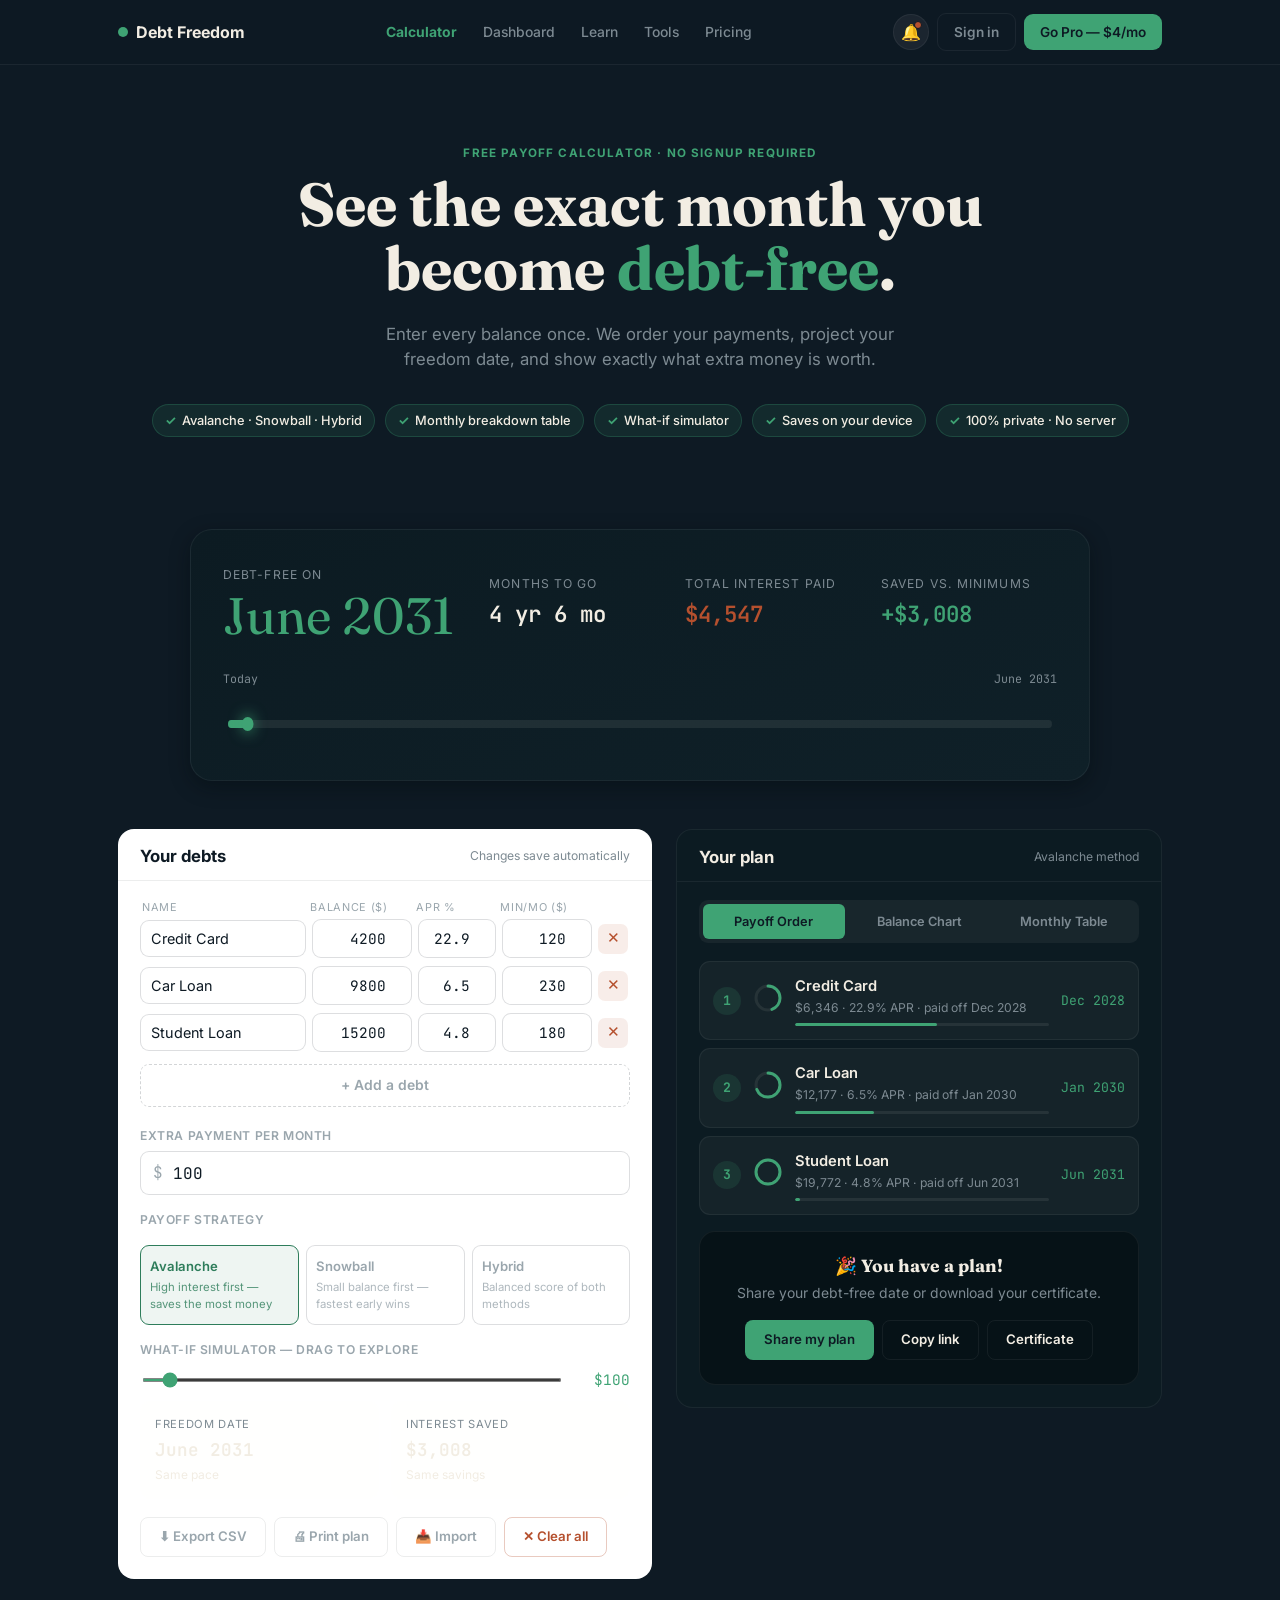
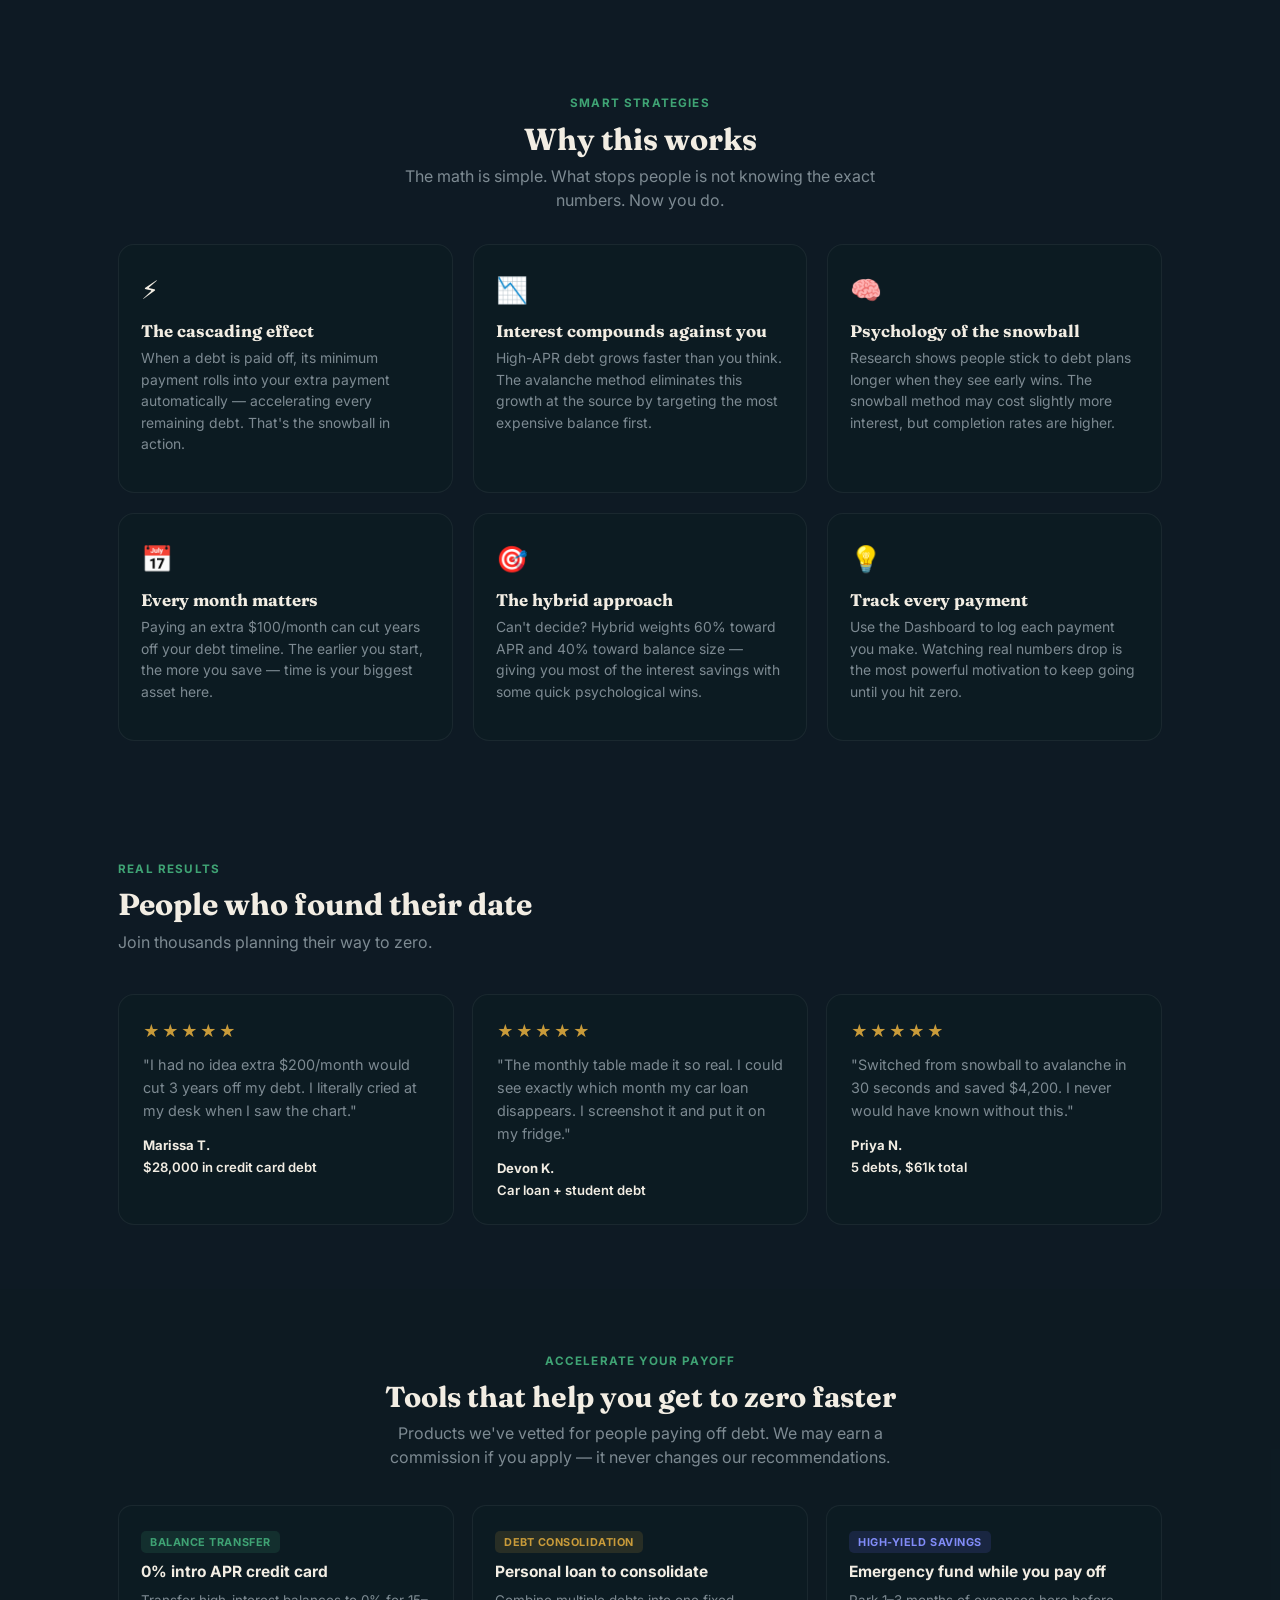
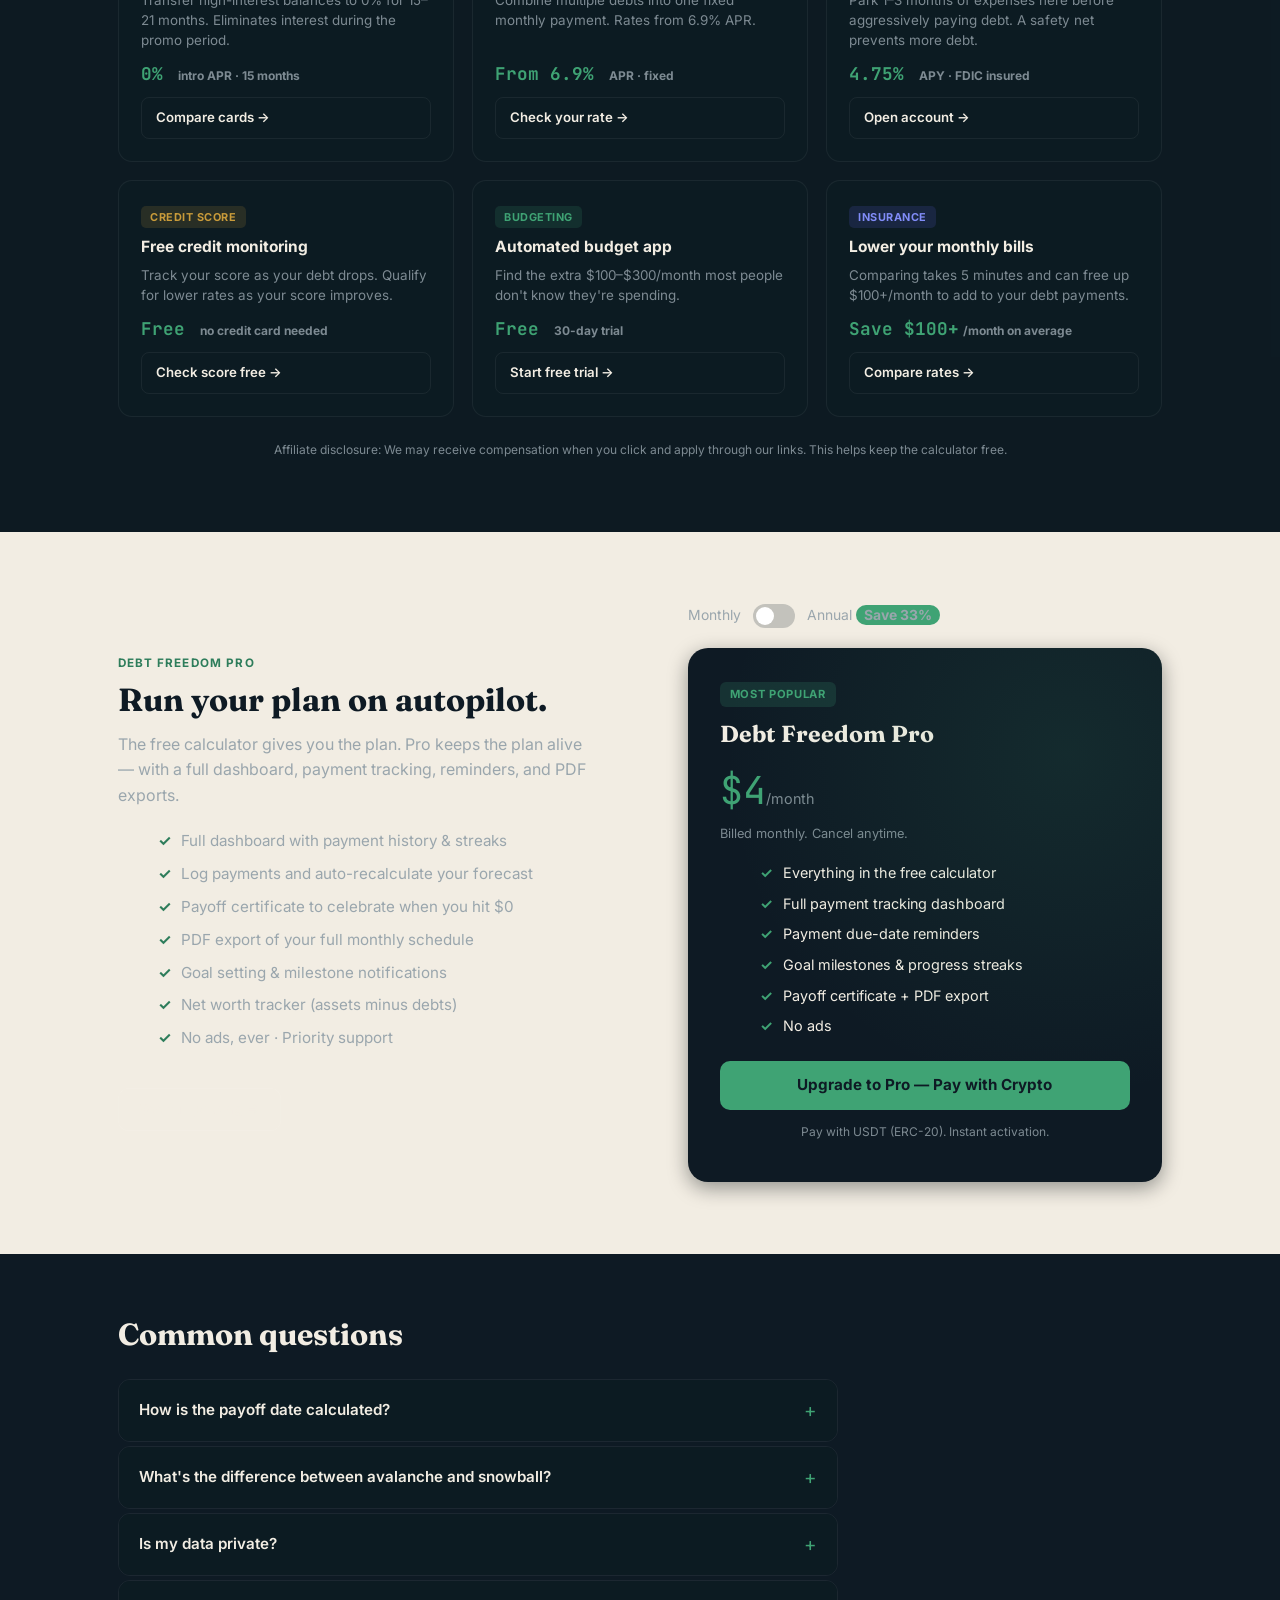
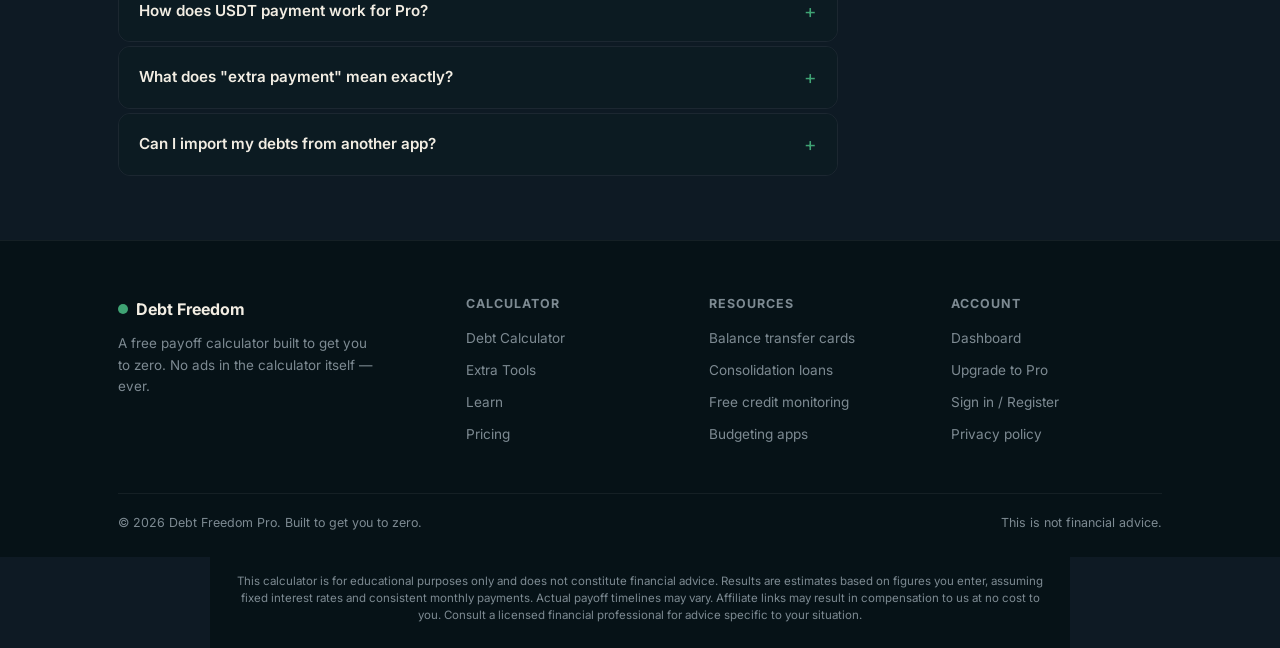
==== commit 1f568285: "Add files via upload" ====
--- a/index.html
+++ b/index.html
@@ -11,11 +11,19 @@
 <link rel="stylesheet" href="style.css">
 <style>
 /* ── Hero ── */
-.hero{padding:72px 0 40px;text-align:center;}
-.hero h1{font-size:clamp(2rem,5vw,3.5rem);line-height:1.07;max-width:800px;margin:0 auto 18px;}
+.hero{padding:80px 0 48px;text-align:center;}
+.hero h1{font-size:clamp(2.2rem,5.5vw,3.8rem);line-height:1.06;max-width:820px;margin:0 auto 20px;}
 .hero h1 em{font-style:normal;color:var(--green-bright);}
-.hero p.sub{max-width:560px;margin:0 auto 28px;color:var(--slate);font-size:1.02rem;}
+.hero p.sub{max-width:560px;margin:0 auto 32px;color:var(--slate);font-size:1.05rem;}
 .hero-badges{display:flex;flex-wrap:wrap;justify-content:center;gap:10px;}
+
+/* ── User banner (when signed in) ── */
+.user-banner{background:linear-gradient(90deg,rgba(63,163,116,0.12),rgba(63,163,116,0.05));border:1px solid rgba(63,163,116,0.25);border-radius:12px;padding:12px 18px;display:flex;align-items:center;justify-content:space-between;gap:12px;margin-bottom:24px;flex-wrap:wrap;}
+.user-banner .ub-left{display:flex;align-items:center;gap:10px;}
+.user-avatar{width:34px;height:34px;border-radius:50%;background:var(--green-bright);color:#0E1A24;display:flex;align-items:center;justify-content:center;font-weight:700;font-size:.9rem;flex-shrink:0;}
+.user-banner strong{font-size:.92rem;color:var(--paper);}
+.user-banner small{color:var(--slate);font-size:.78rem;}
+.pro-badge{background:var(--green-bright);color:#0E1A24;font-size:.67rem;font-weight:700;padding:2px 8px;border-radius:5px;text-transform:uppercase;letter-spacing:.05em;margin-left:6px;}
 
 /* ── Readout ── */
 .readout{margin:44px auto 0;max-width:900px;background:linear-gradient(160deg,var(--ink-2),#0F2028);border:1px solid var(--line);border-radius:22px;padding:36px 32px 28px;box-shadow:var(--shadow);}
@@ -125,7 +133,8 @@
 .insights-section{padding:56px 0;}
 .insights-grid{display:grid;grid-template-columns:repeat(3,1fr);gap:20px;margin-top:32px;}
 @media(max-width:760px){.insights-grid{grid-template-columns:1fr;}}
-.insight-card{background:var(--ink-2);border:1px solid var(--line);border-radius:16px;padding:26px 22px;}
+.insight-card{background:var(--ink-2);border:1px solid var(--line);border-radius:16px;padding:26px 22px;transition:border-color .2s,transform .2s;}
+.insight-card:hover{border-color:rgba(63,163,116,0.3);transform:translateY(-2px);}
 .insight-card .ic-icon{font-size:1.6rem;margin-bottom:12px;}
 .insight-card h4{font-size:1.05rem;margin-bottom:8px;color:var(--paper);}
 .insight-card p{font-size:.87rem;color:var(--slate);line-height:1.55;}
@@ -173,15 +182,55 @@
 .ring-wrap svg{transform:rotate(-90deg);}
 .ring-bg{fill:none;stroke:rgba(242,237,227,0.08);stroke-width:3;}
 .ring-fg{fill:none;stroke:var(--green-bright);stroke-width:3;stroke-linecap:round;transition:stroke-dashoffset .6s ease;}
+
+/* Plan buttons */
+.plan-btn{flex:1;padding:10px;border-radius:8px;border:1.5px solid var(--line);background:transparent;color:var(--slate);font-size:.82rem;font-family:'Inter',sans-serif;cursor:pointer;transition:all .15s;font-weight:600;}
+.plan-btn.active{border-color:var(--green-bright);color:var(--green-bright);background:rgba(63,163,116,0.08);}
+
+/* Sign-in modal */
+.auth-tabs{display:flex;gap:0;margin-bottom:24px;border-bottom:1px solid var(--line);}
+.auth-tab{flex:1;padding:12px;background:transparent;border:none;border-bottom:2px solid transparent;color:var(--slate);font-size:.9rem;font-weight:600;font-family:'Inter',sans-serif;cursor:pointer;transition:all .2s;margin-bottom:-1px;}
+.auth-tab.active{color:var(--green-bright);border-bottom-color:var(--green-bright);}
+.auth-form{display:flex;flex-direction:column;gap:14px;}
+.auth-form label{font-size:.75rem;font-weight:600;color:var(--slate);text-transform:uppercase;letter-spacing:.05em;display:block;margin-bottom:4px;}
+.auth-form input{width:100%;padding:11px 13px;border-radius:9px;border:1.5px solid var(--line);background:rgba(242,237,227,0.06);color:var(--paper);font-family:'Inter',sans-serif;font-size:.92rem;transition:border-color .15s;}
+.auth-form input:focus{outline:none;border-color:var(--green-bright);}
+.auth-divider{text-align:center;font-size:.78rem;color:var(--slate);margin:4px 0;}
+.auth-social{display:flex;gap:8px;}
+.btn-social{flex:1;padding:10px;border-radius:9px;border:1.5px solid var(--line);background:rgba(242,237,227,0.04);color:var(--paper);font-size:.82rem;font-weight:600;font-family:'Inter',sans-serif;cursor:pointer;transition:all .15s;display:flex;align-items:center;justify-content:center;gap:6px;}
+.btn-social:hover{border-color:var(--green-bright);background:rgba(63,163,116,0.06);}
+.auth-switch{text-align:center;font-size:.82rem;color:var(--slate);margin-top:8px;}
+.auth-switch button{background:none;border:none;color:var(--green-bright);font-weight:600;cursor:pointer;font-family:'Inter',sans-serif;font-size:.82rem;}
+.password-wrap{position:relative;}
+.password-wrap input{padding-right:44px;}
+.toggle-pw{position:absolute;right:12px;top:50%;transform:translateY(-50%);background:none;border:none;color:var(--slate);cursor:pointer;font-size:1rem;padding:4px;}
+.strength-bar{height:3px;border-radius:3px;background:rgba(242,237,227,0.08);margin-top:6px;overflow:hidden;}
+.strength-fill{height:100%;border-radius:3px;transition:width .3s,background .3s;}
+.forgot-link{text-align:right;margin-top:-8px;}
+.forgot-link button{background:none;border:none;color:var(--slate);font-size:.78rem;cursor:pointer;font-family:'Inter',sans-serif;transition:color .15s;}
+.forgot-link button:hover{color:var(--green-bright);}
+
+/* Notification bell */
+.notif-btn{position:relative;width:36px;height:36px;border-radius:50%;background:rgba(242,237,227,0.06);border:1px solid var(--line);color:var(--slate);cursor:pointer;display:flex;align-items:center;justify-content:center;font-size:1rem;transition:all .15s;}
+.notif-btn:hover{border-color:var(--green-bright);color:var(--paper);}
+.notif-badge{position:absolute;top:6px;right:6px;width:8px;height:8px;background:var(--rust);border-radius:50%;border:1.5px solid var(--ink);}
+
+/* Mobile hamburger */
+.hamburger{display:none;flex-direction:column;gap:5px;cursor:pointer;padding:8px;background:none;border:none;}
+.hamburger span{display:block;width:22px;height:2px;background:var(--slate);border-radius:2px;transition:all .2s;}
+@media(max-width:680px){
+  .hamburger{display:flex;}
+  .nav-links.mobile-open{display:flex;flex-direction:column;position:absolute;top:100%;left:0;right:0;background:var(--ink-2);border-bottom:1px solid var(--line);padding:12px 18px;gap:4px;z-index:200;}
+}
 </style>
 </head>
 <body>
 
 <!-- NAV -->
-<nav class="top">
+<nav class="top" style="position:relative;">
   <div class="wrap nav-inner">
     <div class="brand" onclick="location.href='index.html'"><span class="dot"></span> Debt Freedom</div>
-    <div class="nav-links">
+    <div class="nav-links" id="navLinks">
       <button class="nav-link active" onclick="location.href='index.html'">Calculator</button>
       <button class="nav-link" onclick="location.href='dashboard.html'">Dashboard</button>
       <button class="nav-link" onclick="location.href='pages/learn.html'">Learn</button>
@@ -189,8 +238,12 @@
       <button class="nav-link" onclick="location.href='pages/pricing.html'">Pricing</button>
     </div>
     <div class="nav-actions">
+      <button class="notif-btn" id="notifBtn" title="Notifications" type="button">🔔<span class="notif-badge" id="notifDot" style="display:none;"></span></button>
       <button class="btn-nav ghost" id="navSignIn" type="button">Sign in</button>
       <button class="btn-nav primary" id="navUpgrade" type="button">Go Pro — $4/mo</button>
+      <button class="hamburger" id="hamburger" type="button" aria-label="Menu">
+        <span></span><span></span><span></span>
+      </button>
     </div>
   </div>
 </nav>
@@ -198,6 +251,18 @@
 <!-- HERO -->
 <section class="hero">
   <div class="wrap">
+    <!-- User banner (shown when signed in) -->
+    <div class="user-banner fade-up" id="userBanner" style="display:none;max-width:700px;margin:0 auto 28px;">
+      <div class="ub-left">
+        <div class="user-avatar" id="userAvatarInitial">?</div>
+        <div>
+          <div><strong id="userWelcomeName">Welcome back!</strong><span class="pro-badge" id="userProBadge" style="display:none;">Pro</span></div>
+          <div><small id="userEmail">—</small></div>
+        </div>
+      </div>
+      <button class="btn-nav ghost" id="signOutBtn" type="button" style="font-size:.78rem;padding:6px 12px;">Sign out</button>
+    </div>
+
     <div class="eyebrow fade-up">Free payoff calculator · No signup required</div>
     <h1 class="fade-up-2">See the exact month you become <em>debt-free</em>.</h1>
     <p class="sub fade-up-3">Enter every balance once. We order your payments, project your freedom date, and show exactly what extra money is worth.</p>
@@ -309,6 +374,7 @@
         <div style="margin-top:18px;display:flex;gap:8px;flex-wrap:wrap;">
           <button class="btn-cert" id="exportCsvBtn" type="button" style="border-color:var(--line-light);color:var(--slate-dim);">⬇ Export CSV</button>
           <button class="btn-cert" id="printPlanBtn" type="button" style="border-color:var(--line-light);color:var(--slate-dim);">🖨 Print plan</button>
+          <button class="btn-cert" id="importDebtsBtn" type="button" style="border-color:var(--line-light);color:var(--slate-dim);">📥 Import</button>
           <button class="btn-cert" id="clearDataBtn" type="button" style="border-color:rgba(181,80,46,0.3);color:var(--rust);">✕ Clear all</button>
         </div>
       </div>
@@ -563,6 +629,10 @@
         <button class="faq-q" type="button">What does "extra payment" mean exactly? <span class="icon">+</span></button>
         <div class="faq-a"><p>It's the amount you put toward debt above all your minimums combined. If your minimums total $400 and you pay $500, your extra is $100. The calculator applies that extra in your chosen strategy order.</p></div>
       </div>
+      <div class="faq-item">
+        <button class="faq-q" type="button">Can I import my debts from another app? <span class="icon">+</span></button>
+        <div class="faq-a"><p>Yes! Click "Import" in the calculator panel to paste a CSV with columns: Name, Balance, APR, MinPayment. You can export first, edit in Excel/Sheets, then re-import.</p></div>
+      </div>
     </div>
   </div>
 </section>
@@ -596,8 +666,9 @@
       <div class="foot-col">
         <h5>Account</h5>
         <ul>
-          <li><a href="pages/dashboard.html">Dashboard</a></li>
+          <li><a href="dashboard.html">Dashboard</a></li>
           <li><a href="pages/pricing.html">Upgrade to Pro</a></li>
+          <li><button onclick="document.getElementById('navSignIn').click()">Sign in / Register</button></li>
           <li><button onclick="showPrivacy()">Privacy policy</button></li>
         </ul>
       </div>
@@ -620,6 +691,107 @@
     <p>Dashboard, tracking & PDF export</p>
   </div>
   <button class="btn-nav primary" onclick="document.getElementById('upgradeBtn').click()" type="button">Try Pro</button>
+</div>
+
+<!-- ── SIGN IN / REGISTER MODAL ── -->
+<div class="modal-backdrop" id="authModal">
+  <div class="modal" style="max-width:420px;">
+    <button class="close-btn" id="closeAuthModal" type="button">✕</button>
+    <div class="auth-tabs">
+      <button class="auth-tab active" id="tabSignIn" type="button">Sign in</button>
+      <button class="auth-tab" id="tabRegister" type="button">Create account</button>
+    </div>
+
+    <!-- Sign In Form -->
+    <div id="formSignIn">
+      <div class="auth-form">
+        <div>
+          <label>Email</label>
+          <input type="email" id="siEmail" placeholder="you@email.com" autocomplete="email">
+        </div>
+        <div>
+          <label>Password</label>
+          <div class="password-wrap">
+            <input type="password" id="siPassword" placeholder="••••••••" autocomplete="current-password">
+            <button class="toggle-pw" type="button" onclick="togglePw('siPassword',this)">👁</button>
+          </div>
+        </div>
+        <div class="forgot-link">
+          <button type="button" id="forgotPwBtn">Forgot password?</button>
+        </div>
+        <button class="btn-primary" id="signInSubmit" type="button">Sign in</button>
+      </div>
+      <div class="auth-divider" style="margin:16px 0;">— or continue with —</div>
+      <div class="auth-social">
+        <button class="btn-social" type="button" onclick="socialSignIn('Google')">
+          <svg width="18" height="18" viewBox="0 0 18 18"><path fill="#4285F4" d="M16.51 8H8.98v3h4.3c-.18 1-.74 1.48-1.6 2.04v2.01h2.6a7.8 7.8 0 002.38-5.88c0-.57-.05-.66-.15-1.18z"/><path fill="#34A853" d="M8.98 17c2.16 0 3.97-.72 5.3-1.94l-2.6-2a4.8 4.8 0 01-7.18-2.54H1.83v2.07A8 8 0 008.98 17z"/><path fill="#FBBC05" d="M4.5 10.52a4.8 4.8 0 010-3.04V5.41H1.83a8 8 0 000 7.18l2.67-2.07z"/><path fill="#EA4335" d="M8.98 4.18c1.17 0 2.23.4 3.06 1.2l2.3-2.3A8 8 0 001.83 5.4L4.5 7.49a4.77 4.77 0 014.48-3.3z"/></svg>
+          Google
+        </button>
+        <button class="btn-social" type="button" onclick="socialSignIn('Apple')">
+          <svg width="18" height="18" viewBox="0 0 18 18" fill="currentColor"><path d="M13.17 9.54a3.45 3.45 0 011.66-2.9 3.53 3.53 0 00-2.78-1.5c-1.17-.12-2.3.69-2.9.69-.6 0-1.5-.67-2.48-.65a3.7 3.7 0 00-3.11 1.9C1.8 9.5 2.94 13 4.7 14.86c.88.97 1.92 2.06 3.27 2.01 1.32-.05 1.82-.85 3.41-.85 1.6 0 2.05.85 3.44.82 1.42-.02 2.32-1 3.18-1.98a8.19 8.19 0 001.43-2.22 3.34 3.34 0 01-2.06-3.1zM11.18 3.96A3.4 3.4 0 0012 1.5a3.46 3.46 0 00-2.24 1.16A3.23 3.23 0 009 5.04c.9.07 1.77-.36 2.18-1.08z"/></svg>
+          Apple
+        </button>
+      </div>
+      <div class="auth-switch">Don't have an account? <button type="button" onclick="switchAuthTab('register')">Create one</button></div>
+    </div>
+
+    <!-- Register Form -->
+    <div id="formRegister" style="display:none;">
+      <div class="auth-form">
+        <div>
+          <label>Full name</label>
+          <input type="text" id="regName" placeholder="Jane Smith" autocomplete="name">
+        </div>
+        <div>
+          <label>Email</label>
+          <input type="email" id="regEmail" placeholder="you@email.com" autocomplete="email">
+        </div>
+        <div>
+          <label>Password</label>
+          <div class="password-wrap">
+            <input type="password" id="regPassword" placeholder="Min 8 characters" autocomplete="new-password" oninput="updateStrength(this.value)">
+            <button class="toggle-pw" type="button" onclick="togglePw('regPassword',this)">👁</button>
+          </div>
+          <div class="strength-bar"><div class="strength-fill" id="strengthFill" style="width:0%;background:var(--rust);"></div></div>
+          <div style="font-size:.72rem;color:var(--slate);margin-top:4px;" id="strengthLabel"></div>
+        </div>
+        <div>
+          <label>Confirm password</label>
+          <div class="password-wrap">
+            <input type="password" id="regPasswordConfirm" placeholder="Repeat password" autocomplete="new-password">
+            <button class="toggle-pw" type="button" onclick="togglePw('regPasswordConfirm',this)">👁</button>
+          </div>
+        </div>
+        <button class="btn-primary" id="registerSubmit" type="button">Create account</button>
+      </div>
+      <div class="auth-divider" style="margin:16px 0;">— or —</div>
+      <div class="auth-social">
+        <button class="btn-social" type="button" onclick="socialSignIn('Google')">
+          <svg width="18" height="18" viewBox="0 0 18 18"><path fill="#4285F4" d="M16.51 8H8.98v3h4.3c-.18 1-.74 1.48-1.6 2.04v2.01h2.6a7.8 7.8 0 002.38-5.88c0-.57-.05-.66-.15-1.18z"/><path fill="#34A853" d="M8.98 17c2.16 0 3.97-.72 5.3-1.94l-2.6-2a4.8 4.8 0 01-7.18-2.54H1.83v2.07A8 8 0 008.98 17z"/><path fill="#FBBC05" d="M4.5 10.52a4.8 4.8 0 010-3.04V5.41H1.83a8 8 0 000 7.18l2.67-2.07z"/><path fill="#EA4335" d="M8.98 4.18c1.17 0 2.23.4 3.06 1.2l2.3-2.3A8 8 0 001.83 5.4L4.5 7.49a4.77 4.77 0 014.48-3.3z"/></svg>
+          Google
+        </button>
+        <button class="btn-social" type="button" onclick="socialSignIn('Apple')">
+          <svg width="18" height="18" viewBox="0 0 18 18" fill="currentColor"><path d="M13.17 9.54a3.45 3.45 0 011.66-2.9 3.53 3.53 0 00-2.78-1.5c-1.17-.12-2.3.69-2.9.69-.6 0-1.5-.67-2.48-.65a3.7 3.7 0 00-3.11 1.9C1.8 9.5 2.94 13 4.7 14.86c.88.97 1.92 2.06 3.27 2.01 1.32-.05 1.82-.85 3.41-.85 1.6 0 2.05.85 3.44.82 1.42-.02 2.32-1 3.18-1.98a8.19 8.19 0 001.43-2.22 3.34 3.34 0 01-2.06-3.1zM11.18 3.96A3.4 3.4 0 0012 1.5a3.46 3.46 0 00-2.24 1.16A3.23 3.23 0 009 5.04c.9.07 1.77-.36 2.18-1.08z"/></svg>
+          Apple
+        </button>
+      </div>
+      <div class="auth-switch">Already have an account? <button type="button" onclick="switchAuthTab('signin')">Sign in</button></div>
+    </div>
+
+    <!-- Forgot password panel -->
+    <div id="formForgot" style="display:none;">
+      <p style="font-size:.88rem;color:var(--slate);margin-bottom:16px;">Enter your email and we'll send a reset link.</p>
+      <div class="auth-form">
+        <div>
+          <label>Email</label>
+          <input type="email" id="forgotEmail" placeholder="you@email.com">
+        </div>
+        <button class="btn-primary" id="forgotSubmit" type="button">Send reset link</button>
+      </div>
+      <div class="auth-switch"><button type="button" onclick="switchAuthTab('signin')">← Back to sign in</button></div>
+    </div>
+
+  </div>
 </div>
 
 <!-- UPGRADE / PAYMENT MODAL -->
@@ -657,12 +829,37 @@
   </div>
 </div>
 
+<!-- IMPORT MODAL -->
+<div class="modal-backdrop" id="importModal">
+  <div class="modal" style="max-width:460px;">
+    <button class="close-btn" id="closeImportModal" type="button">✕</button>
+    <h3>Import Debts</h3>
+    <p>Paste CSV data below. Required columns: <code style="background:rgba(242,237,227,0.08);padding:2px 6px;border-radius:4px;font-size:.8rem;">Name, Balance, APR, MinPayment</code></p>
+    <textarea id="importCsvText" placeholder="Name,Balance,APR,MinPayment&#10;Credit Card,4200,22.9,120&#10;Car Loan,9800,6.5,230" style="width:100%;height:140px;background:rgba(242,237,227,0.06);border:1.5px solid var(--line);border-radius:10px;color:var(--paper);font-family:'JetBrains Mono',monospace;font-size:.82rem;padding:12px;resize:vertical;margin-bottom:14px;"></textarea>
+    <button class="btn-primary" id="submitImportBtn" type="button">Import debts</button>
+    <p class="fine" style="margin-top:10px;">Existing debts will be replaced. Make sure each row has all 4 columns.</p>
+  </div>
+</div>
+
+<!-- NOTIFICATIONS PANEL -->
+<div id="notifPanel" style="display:none;position:fixed;top:64px;right:18px;width:300px;background:var(--ink-2);border:1px solid var(--line);border-radius:16px;padding:18px;z-index:300;box-shadow:var(--shadow);">
+  <div style="display:flex;justify-content:space-between;align-items:center;margin-bottom:12px;">
+    <strong style="font-size:.9rem;">Notifications</strong>
+    <button onclick="document.getElementById('notifPanel').style.display='none'" style="background:none;border:none;color:var(--slate);cursor:pointer;font-size:1rem;">✕</button>
+  </div>
+  <div id="notifList" style="display:flex;flex-direction:column;gap:10px;font-size:.84rem;color:var(--slate);">
+    <div style="padding:10px;background:rgba(63,163,116,0.07);border:1px solid rgba(63,163,116,0.2);border-radius:9px;color:var(--paper);">
+      <div style="font-weight:600;color:var(--green-bright);margin-bottom:3px;">💡 Tip of the day</div>
+      Adding just $50 extra/month can cut your debt-free date by months. Try the slider!
+    </div>
+    <div style="padding:10px;background:rgba(242,237,227,0.04);border:1px solid var(--line);border-radius:9px;">
+      <div style="font-weight:600;margin-bottom:3px;">📊 Your plan is saved</div>
+      Your debts are auto-saved locally. No account needed.
+    </div>
+  </div>
+</div>
+
 <div id="toast">Saved ✓</div>
-
-<style>
-.plan-btn{flex:1;padding:10px;border-radius:8px;border:1.5px solid var(--line);background:transparent;color:var(--slate);font-size:.82rem;font-family:'Inter',sans-serif;cursor:pointer;transition:all .15s;font-weight:600;}
-.plan-btn.active{border-color:var(--green-bright);color:var(--green-bright);background:rgba(63,163,116,0.08);}
-</style>
 
 <script src="utils.js"></script>
 <script>
@@ -673,6 +870,173 @@
 
 var state = loadAppState();
 var lastResult = null, lastBaseline = null;
+
+// ── Auth state ──
+var AUTH_KEY = 'df.auth.v1';
+function loadAuth(){ try{ return JSON.parse(localStorage.getItem(AUTH_KEY))||null; }catch(e){return null;} }
+function saveAuth(a){ try{ localStorage.setItem(AUTH_KEY, a?JSON.stringify(a):''); }catch(e){} }
+var currentUser = loadAuth();
+
+function updateNavForAuth(){
+  var signInBtn = document.getElementById('navSignIn');
+  var upgradeBtn = document.getElementById('navUpgrade');
+  var banner = document.getElementById('userBanner');
+  if(currentUser){
+    signInBtn.textContent = 'Account';
+    signInBtn.onclick = function(){ showAuthModal('account'); };
+    banner.style.display = 'flex';
+    document.getElementById('userWelcomeName').textContent = 'Welcome back, ' + (currentUser.name || currentUser.email.split('@')[0]) + '!';
+    document.getElementById('userEmail').textContent = currentUser.email;
+    document.getElementById('userAvatarInitial').textContent = (currentUser.name||currentUser.email).charAt(0).toUpperCase();
+    if(currentUser.pro || isPro()){
+      document.getElementById('userProBadge').style.display = 'inline-block';
+      upgradeBtn.textContent = '⭐ Pro Active';
+      upgradeBtn.style.background = 'var(--green)';
+    }
+    document.getElementById('notifDot').style.display = 'block';
+  } else {
+    signInBtn.textContent = 'Sign in';
+    banner.style.display = 'none';
+  }
+}
+
+// ── Hamburger ──
+document.getElementById('hamburger').addEventListener('click', function(){
+  document.getElementById('navLinks').classList.toggle('mobile-open');
+});
+
+// ── Notifications ──
+document.getElementById('notifBtn').addEventListener('click', function(e){
+  e.stopPropagation();
+  var p = document.getElementById('notifPanel');
+  p.style.display = p.style.display === 'none' ? 'block' : 'none';
+});
+document.addEventListener('click', function(e){
+  var p = document.getElementById('notifPanel');
+  if(p.style.display !== 'none' && !p.contains(e.target) && e.target !== document.getElementById('notifBtn')){
+    p.style.display = 'none';
+  }
+});
+
+// ── Auth modal ──
+function showAuthModal(mode){
+  if(mode === 'account' && currentUser){
+    // show account info in sign-in form
+    switchAuthTab('signin');
+    document.getElementById('siEmail').value = currentUser.email;
+  } else {
+    switchAuthTab(mode === 'register' ? 'register' : 'signin');
+  }
+  document.getElementById('authModal').classList.add('open');
+}
+
+window.switchAuthTab = function(tab){
+  document.getElementById('formSignIn').style.display = 'none';
+  document.getElementById('formRegister').style.display = 'none';
+  document.getElementById('formForgot').style.display = 'none';
+  document.getElementById('tabSignIn').classList.toggle('active', tab==='signin');
+  document.getElementById('tabRegister').classList.toggle('active', tab==='register');
+  if(tab==='signin') document.getElementById('formSignIn').style.display = 'block';
+  else if(tab==='register') document.getElementById('formRegister').style.display = 'block';
+  else if(tab==='forgot') document.getElementById('formForgot').style.display = 'block';
+};
+
+document.getElementById('tabSignIn').addEventListener('click', function(){ switchAuthTab('signin'); });
+document.getElementById('tabRegister').addEventListener('click', function(){ switchAuthTab('register'); });
+document.getElementById('navSignIn').addEventListener('click', function(){ showAuthModal('signin'); });
+document.getElementById('closeAuthModal').addEventListener('click', function(){ document.getElementById('authModal').classList.remove('open'); });
+document.getElementById('authModal').addEventListener('click', function(e){ if(e.target===this) this.classList.remove('open'); });
+
+document.getElementById('forgotPwBtn').addEventListener('click', function(){ switchAuthTab('forgot'); });
+document.getElementById('forgotSubmit').addEventListener('click', function(){
+  var email = document.getElementById('forgotEmail').value.trim();
+  if(!email||!email.includes('@')){ showToast('Please enter your email.'); return; }
+  document.getElementById('authModal').classList.remove('open');
+  showToast('Reset link sent to ' + email + ' ✓ (demo mode)');
+});
+
+// Sign in
+document.getElementById('signInSubmit').addEventListener('click', function(){
+  var email = document.getElementById('siEmail').value.trim();
+  var password = document.getElementById('siPassword').value;
+  if(!email||!email.includes('@')){ showToast('Please enter a valid email.'); return; }
+  if(!password||password.length<6){ showToast('Please enter your password.'); return; }
+  // Demo: check if user registered in this session, or create session
+  var stored = null;
+  try{ stored = JSON.parse(localStorage.getItem('df.users.v1')||'{}'); }catch(e){ stored={}; }
+  if(stored[email] && stored[email].password !== password){
+    showToast('Incorrect password. Try again.'); return;
+  }
+  currentUser = stored[email] || { email:email, name:email.split('@')[0], pro: isPro() };
+  saveAuth(currentUser);
+  document.getElementById('authModal').classList.remove('open');
+  updateNavForAuth();
+  showToast('Welcome back, ' + (currentUser.name||'friend') + '! 👋');
+});
+
+// Register
+document.getElementById('registerSubmit').addEventListener('click', function(){
+  var name = document.getElementById('regName').value.trim();
+  var email = document.getElementById('regEmail').value.trim();
+  var pw = document.getElementById('regPassword').value;
+  var pw2 = document.getElementById('regPasswordConfirm').value;
+  if(!name){ showToast('Please enter your name.'); return; }
+  if(!email||!email.includes('@')){ showToast('Please enter a valid email.'); return; }
+  if(!pw||pw.length<8){ showToast('Password must be at least 8 characters.'); return; }
+  if(pw !== pw2){ showToast('Passwords do not match.'); return; }
+  var stored = {}; try{ stored = JSON.parse(localStorage.getItem('df.users.v1')||'{}'); }catch(e){}
+  if(stored[email]){ showToast('An account with this email already exists.'); return; }
+  stored[email] = { email:email, name:name, password:pw, pro:false };
+  localStorage.setItem('df.users.v1', JSON.stringify(stored));
+  currentUser = { email:email, name:name, pro:false };
+  saveAuth(currentUser);
+  document.getElementById('authModal').classList.remove('open');
+  updateNavForAuth();
+  showToast('Account created! Welcome, ' + name + ' 🎉');
+});
+
+// Sign out
+document.getElementById('signOutBtn').addEventListener('click', function(){
+  if(!confirm('Sign out of your account?')) return;
+  currentUser = null;
+  saveAuth(null);
+  updateNavForAuth();
+  showToast('Signed out.');
+});
+
+window.socialSignIn = function(provider){
+  // Demo social sign-in
+  var email = (provider.toLowerCase()) + '.user@demo.com';
+  var name = provider + ' User';
+  currentUser = { email:email, name:name, pro:false };
+  saveAuth(currentUser);
+  document.getElementById('authModal').classList.remove('open');
+  updateNavForAuth();
+  showToast('Signed in with ' + provider + ' ✓ (demo mode)');
+};
+
+window.togglePw = function(inputId, btn){
+  var input = document.getElementById(inputId);
+  var isText = input.type === 'text';
+  input.type = isText ? 'password' : 'text';
+  btn.textContent = isText ? '👁' : '🙈';
+};
+
+window.updateStrength = function(pw){
+  var score = 0;
+  if(pw.length>=8) score++;
+  if(/[A-Z]/.test(pw)) score++;
+  if(/[0-9]/.test(pw)) score++;
+  if(/[^A-Za-z0-9]/.test(pw)) score++;
+  var fill = document.getElementById('strengthFill');
+  var label = document.getElementById('strengthLabel');
+  var pct = [0,25,50,75,100][score];
+  var colors = ['var(--rust)','var(--rust)','var(--gold)','var(--green)','var(--green-bright)'];
+  var labels = ['','Weak','Fair','Good','Strong'];
+  fill.style.width = pct+'%';
+  fill.style.background = colors[score];
+  label.textContent = labels[score];
+};
 
 // ── Debt rows ──
 var debtListEl = document.getElementById('debtList');
@@ -779,8 +1143,7 @@
   var saved = Math.max((b?b.totalInterest:0)-r.totalInterest, 0);
   document.getElementById('interestSaved').textContent = saved > 0 ? '+'+fmtMoney(saved) : '$0';
   document.getElementById('fuseRight').textContent = monthsToLabel(r.months);
-  // fuse progress (current time as % of total journey)
-  var pct = Math.min(0.02, 1); // starts at beginning
+  var pct = Math.min(0.02, 1);
   var offset = 980 - (980 * pct);
   document.getElementById('fuseProgress').setAttribute('stroke-dashoffset', offset);
   var x = 10 + (980 * pct);
@@ -919,22 +1282,57 @@
   var txHash = document.getElementById('txHash').value.trim();
   if(!email||!email.includes('@')){ showToast('Please enter your email'); return; }
   if(!txHash||txHash.length<10){ showToast('Please enter your transaction hash'); return; }
-  // In production: POST to your backend to verify and activate
   setPro(true);
+  if(currentUser){ currentUser.pro=true; saveAuth(currentUser); }
   document.getElementById('upgradeModal').classList.remove('open');
   showToast('🎉 Pro activated! Enjoy your full access.');
-  setTimeout(function(){ location.href='pages/dashboard.html'; }, 1500);
+  updateNavForAuth();
+  setTimeout(function(){ location.href='dashboard.html'; }, 1500);
 });
 
 // ── Nav buttons ──
-document.getElementById('navSignIn').addEventListener('click', function(){
-  showToast('Sign-in coming soon. Your data is already saved locally.');
-});
 document.getElementById('navUpgrade').addEventListener('click', function(){
   document.getElementById('proCta').scrollIntoView({ behavior:'smooth', block:'start' });
 });
 document.getElementById('learnMoreBtn').addEventListener('click', function(){
   location.href='pages/pricing.html';
+});
+
+// ── Import modal ──
+document.getElementById('importDebtsBtn').addEventListener('click', function(){
+  document.getElementById('importModal').classList.add('open');
+});
+document.getElementById('closeImportModal').addEventListener('click', function(){
+  document.getElementById('importModal').classList.remove('open');
+});
+document.getElementById('importModal').addEventListener('click', function(e){
+  if(e.target===this) this.classList.remove('open');
+});
+document.getElementById('submitImportBtn').addEventListener('click', function(){
+  var text = document.getElementById('importCsvText').value.trim();
+  if(!text){ showToast('Paste some CSV data first.'); return; }
+  var lines = text.split('\n').filter(function(l){ return l.trim(); });
+  var startIdx = 0;
+  // skip header if it contains non-numeric in balance column
+  if(lines[0] && isNaN(parseFloat(lines[0].split(',')[1]))) startIdx=1;
+  var imported = [];
+  var errors = 0;
+  lines.slice(startIdx).forEach(function(line){
+    var parts = line.split(',');
+    if(parts.length<4){ errors++; return; }
+    var bal = parseFloat(parts[1]);
+    var apr = parseFloat(parts[2]);
+    var min = parseFloat(parts[3]);
+    if(isNaN(bal)||isNaN(apr)||isNaN(min)){ errors++; return; }
+    imported.push({ id:uid(), name:parts[0].trim(), balance:bal, apr:apr, min:min });
+  });
+  if(!imported.length){ showToast('No valid rows found. Check your CSV format.'); return; }
+  state.debts = imported;
+  saveAppState(state);
+  renderDebtRows();
+  recalculate();
+  document.getElementById('importModal').classList.remove('open');
+  showToast('Imported '+imported.length+' debts'+(errors?' ('+errors+' rows skipped)':'')+'!');
 });
 
 // ── Share / cert ──
@@ -950,15 +1348,34 @@
   if(!lastResult){ showToast('Add debts first.'); return; }
   var date = monthsToLabel(lastResult.months);
   var saved = fmtMoney(Math.max((lastBaseline?lastBaseline.totalInterest:0)-lastResult.totalInterest,0));
+  var totalDebt = state.debts.reduce(function(a,d){ return a+(d.balance||0); }, 0);
   var win = window.open('','_blank');
-  win.document.write('<html><head><title>Debt Freedom Certificate</title><style>body{font-family:Georgia,serif;text-align:center;padding:60px 40px;background:#F2EDE3;color:#0E1A24;}h1{font-size:2.5rem;color:#2E7D5B;margin-bottom:8px;}p{font-size:1.1rem;line-height:1.8;}.date{font-size:2rem;font-weight:bold;}.saved{color:#2E7D5B;font-weight:bold;}.footer{margin-top:40px;font-size:.8rem;color:#6B7E8C;}</style></head><body>'+
-    '<h1>🎉 Debt Freedom Certificate</h1>'+
-    '<p>This certifies that, based on your current plan,<br>you are projected to become debt-free on:</p>'+
+  win.document.write('<html><head><title>Debt Freedom Certificate</title><style>'+
+    'body{font-family:Georgia,serif;text-align:center;padding:60px 40px;background:linear-gradient(160deg,#F2EDE3,#E8E0D0);color:#0E1A24;min-height:100vh;}'+
+    '.cert{max-width:600px;margin:0 auto;background:white;padding:60px 48px;border-radius:20px;box-shadow:0 20px 60px rgba(0,0,0,0.15);}'+
+    '.seal{font-size:4rem;margin-bottom:16px;}'+
+    'h1{font-size:2rem;color:#2E7D5B;margin-bottom:8px;}'+
+    '.subtitle{color:#7D8A92;font-size:.9rem;margin-bottom:32px;text-transform:uppercase;letter-spacing:.1em;}'+
+    'p{font-size:1rem;line-height:1.8;color:#0E1A24;}.date{font-size:2.2rem;font-weight:bold;color:#2E7D5B;margin:16px 0;}.saved{color:#2E7D5B;font-weight:bold;}'+
+    '.footer-cert{margin-top:40px;font-size:.75rem;color:#9AA6AD;padding-top:20px;border-top:1px solid #eee;}'+
+    '.stats{display:flex;gap:24px;justify-content:center;margin:24px 0;flex-wrap:wrap;}'+
+    '.stat-box{background:#F7F4EE;border-radius:12px;padding:14px 20px;}.stat-box .label{font-size:.7rem;text-transform:uppercase;letter-spacing:.06em;color:#7D8A92;margin-bottom:4px;}.stat-box .val{font-size:1.2rem;font-weight:bold;color:#0E1A24;}'+
+    'button{padding:12px 28px;background:#2E7D5B;color:white;border:none;border-radius:8px;font-size:1rem;cursor:pointer;margin-top:24px;}'+
+    '</style></head><body>'+
+    '<div class="cert">'+
+    '<div class="seal">🏆</div>'+
+    '<h1>Debt Freedom Certificate</h1>'+
+    '<div class="subtitle">Officially debt-free by</div>'+
     '<div class="date">'+date+'</div>'+
-    '<p style="margin-top:24px;">Saving an estimated <span class="saved">'+saved+'</span> in interest<br>compared to paying minimums only.</p>'+
-    '<p class="footer">Generated by Debt Freedom Pro · '+new Date().toLocaleDateString('en-US',{year:'numeric',month:'long',day:'numeric'})+'</p>'+
-    '<br><button onclick="window.print()" style="padding:12px 28px;background:#2E7D5B;color:white;border:none;border-radius:8px;font-size:1rem;cursor:pointer;margin-top:16px;">Print / Save PDF</button>'+
-    '</body></html>');
+    '<p>This certifies that, based on your current payoff plan,<br>you are projected to eliminate <strong>'+fmtMoney(totalDebt)+'</strong> in total debt.</p>'+
+    '<div class="stats">'+
+    '<div class="stat-box"><div class="label">Interest saved</div><div class="val">'+saved+'</div></div>'+
+    '<div class="stat-box"><div class="label">Total months</div><div class="val">'+lastResult.months+'</div></div>'+
+    '<div class="stat-box"><div class="label">Debts cleared</div><div class="val">'+lastResult.order.length+'</div></div>'+
+    '</div>'+
+    '<button onclick="window.print()">🖨 Print / Save PDF</button>'+
+    '<div class="footer-cert">Generated by Debt Freedom Pro · '+new Date().toLocaleDateString('en-US',{year:'numeric',month:'long',day:'numeric'})+'<br>This is a projection based on consistent monthly payments. Actual results may vary.</div>'+
+    '</div></body></html>');
   win.document.close();
 });
 
@@ -1024,6 +1441,12 @@
 setStrategy(state.strategy);
 recalculate();
 initFaq();
+updateNavForAuth();
+
+// Show notif dot if not signed in (encourage signup)
+if(!currentUser){
+  document.getElementById('notifDot').style.display = 'block';
+}
 
 })();
 </script>
--- a/style.css
+++ b/style.css
@@ -158,3 +158,68 @@
 button { font: inherit; }
 a { text-decoration: none; }
 input, select { box-sizing: border-box; }
+
+/* ── UPGRADE ADDITIONS ── */
+
+/* Smooth scroll */
+html { scroll-behavior: smooth; }
+
+/* Better focus states */
+button:focus-visible, input:focus-visible, select:focus-visible {
+  outline: 2px solid var(--green-bright);
+  outline-offset: 2px;
+}
+
+/* Insight card hover */
+.insight-card { transition: border-color .2s, transform .2s; }
+.insight-card:hover { border-color: rgba(63,163,116,0.3); transform: translateY(-2px); }
+
+/* Aff card hover */
+.aff-card { transition: border-color .2s, transform .2s; }
+.aff-card:hover { border-color: rgba(63,163,116,0.25); transform: translateY(-2px); }
+
+/* Testi card hover */
+.testi-card { transition: border-color .2s; }
+.testi-card:hover { border-color: rgba(63,163,116,0.3); }
+
+/* Better scrollbar across */
+::-webkit-scrollbar { width: 6px; height: 6px; }
+::-webkit-scrollbar-track { background: transparent; }
+::-webkit-scrollbar-thumb { background: rgba(255,255,255,0.1); border-radius: 6px; }
+::-webkit-scrollbar-thumb:hover { background: rgba(255,255,255,0.18); }
+
+/* Auth modal textarea */
+textarea {
+  box-sizing: border-box;
+  font-family: 'JetBrains Mono', monospace;
+  transition: border-color .15s;
+}
+textarea:focus {
+  outline: none;
+  border-color: var(--green-bright) !important;
+}
+
+/* Mobile nav open */
+.nav-links.mobile-open {
+  display: flex !important;
+  flex-direction: column;
+  position: absolute;
+  top: 100%;
+  left: 0;
+  right: 0;
+  background: var(--ink-2);
+  border-bottom: 1px solid var(--line);
+  padding: 12px 18px;
+  gap: 4px;
+  z-index: 200;
+  animation: fadeUp .2s ease;
+}
+
+/* Print styles */
+@media print {
+  nav.top, .sticky-cta, .modal-backdrop, footer, .affiliate-section, .testimonials,
+  .insights-section, .cta-band, .faq-section, .disclosure, #notifPanel { display: none !important; }
+  body { background: white; color: #0E1A24; }
+  .hero { padding: 24px 0 16px; }
+  .main-grid { grid-template-columns: 1fr 1fr; }
+}
